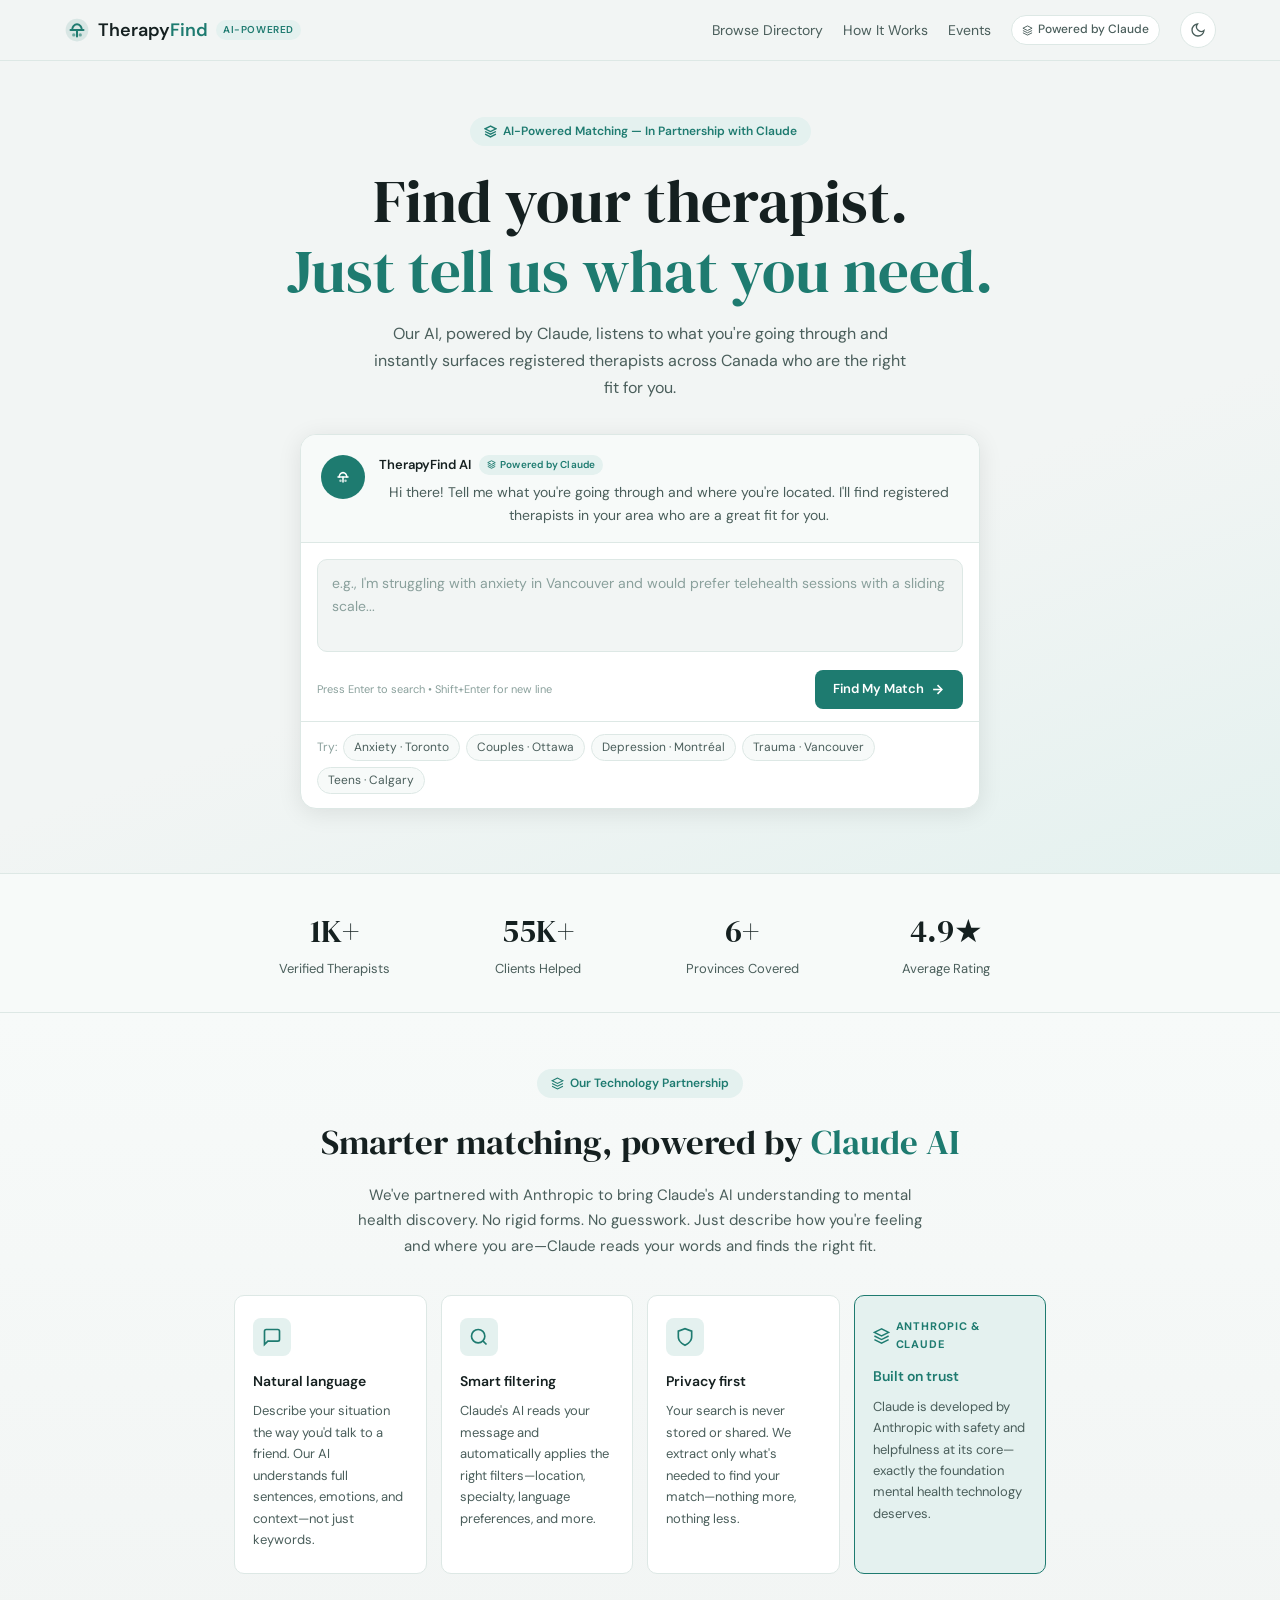
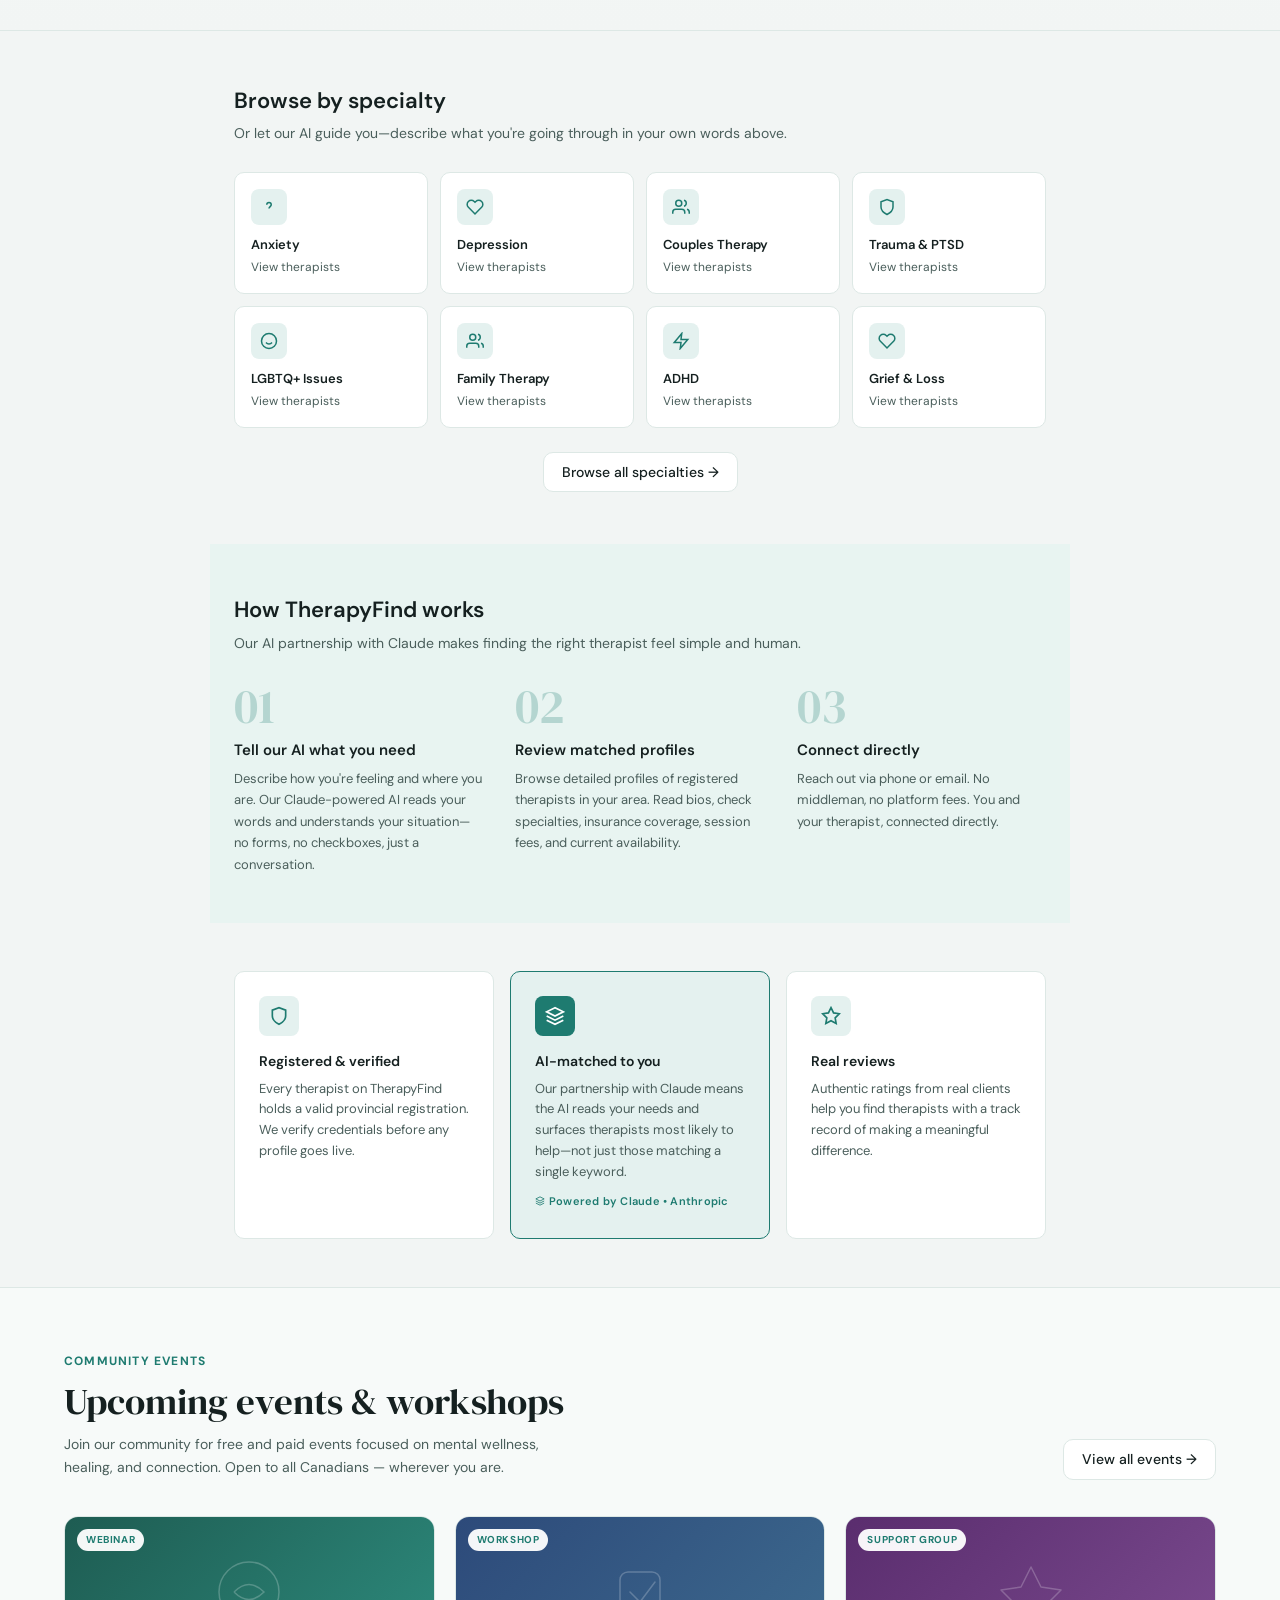
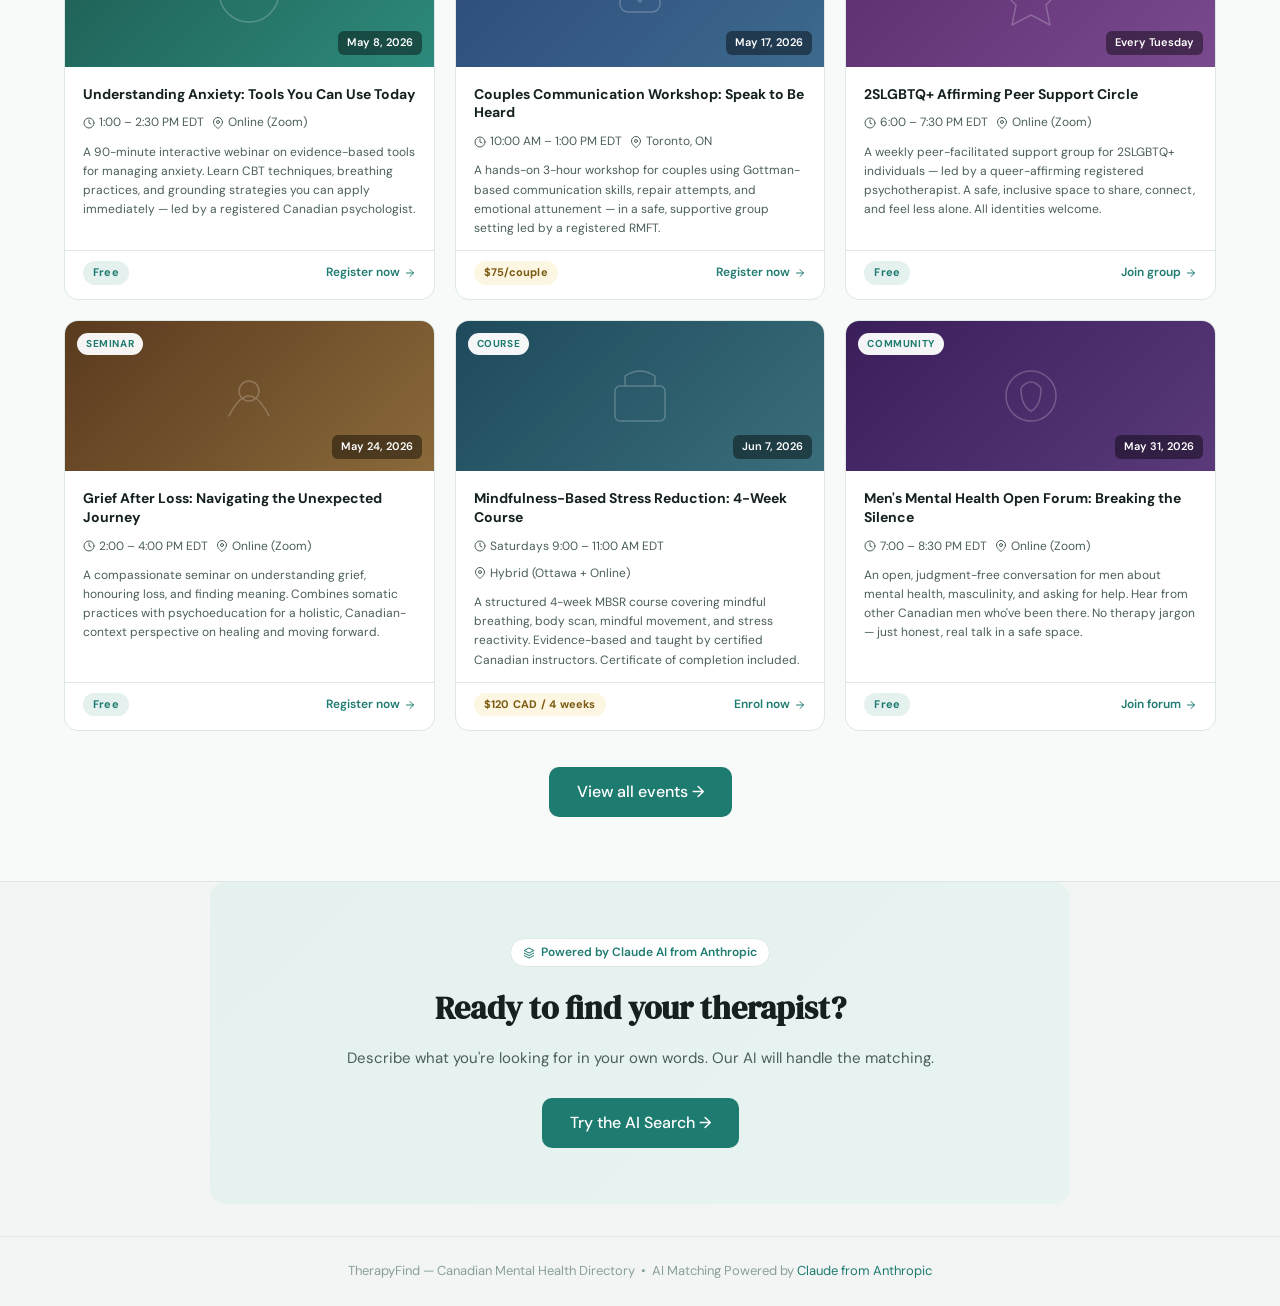
==== index.html @ 46dab067 "Add files via upload" ====
<!DOCTYPE html>
<html lang="en">
<head>
  <meta charset="UTF-8"/>
  <meta name="viewport" content="width=device-width, initial-scale=1.0"/>
  <title>TherapyFind — AI-Powered Therapist Matching in Canada</title>
  <meta name="description" content="TherapyFind uses AI powered by Claude to match you with the right registered therapist across Canada. Just describe what you need."/>
  <link rel="preconnect" href="https://fonts.googleapis.com">
  <link rel="preconnect" href="https://fonts.gstatic.com" crossorigin>
  <link href="https://fonts.googleapis.com/css2?family=DM+Sans:ital,opsz,wght@0,9..40,300..700;1,9..40,300..700&family=DM+Serif+Display:ital@0;1&display=swap" rel="stylesheet">
  <link rel="stylesheet" href="style.css"/>
</head>
<body>

<!-- AI Processing Overlay -->
<div id="ai-processing-overlay">
  <div class="processing-card">
    <div class="processing-logo">
      <svg viewBox="0 0 32 32" width="32" height="32" fill="none">
        <circle cx="16" cy="16" r="14" fill="var(--primary)" opacity=".15"/>
        <path d="M10 16 C10 12 13 9 16 9 C19 9 22 12 22 16" stroke="var(--primary)" stroke-width="2.5" stroke-linecap="round" fill="none"/>
        <path d="M8 16 L24 16" stroke="var(--primary)" stroke-width="2.5" stroke-linecap="round"/>
        <path d="M16 16 L16 24" stroke="var(--primary)" stroke-width="2.5" stroke-linecap="round"/>
        <circle cx="12" cy="22" r="2" fill="var(--primary)" opacity=".6"/>
        <circle cx="20" cy="22" r="2" fill="var(--primary)" opacity=".6"/>
      </svg>
    </div>
    <div class="processing-spinner"></div>
    <div id="processing-msg" class="processing-msg">Understanding your needs...</div>
    <div class="processing-dots"><span></span><span></span><span></span></div>
    <p class="processing-sub">AI Matching &bull; Powered by Claude</p>
  </div>
</div>

<!-- Navbar -->
<nav id="navbar">
  <div class="inner">
    <div class="logo" onclick="showPage('home')" style="cursor:pointer">
      <svg viewBox="0 0 32 32" width="26" height="26" fill="none">
        <circle cx="16" cy="16" r="14" fill="currentColor" opacity=".12" style="color:var(--primary)"/>
        <path d="M10 16 C10 12 13 9 16 9 C19 9 22 12 22 16" stroke="var(--primary)" stroke-width="2.5" stroke-linecap="round" fill="none"/>
        <path d="M8 16 L24 16" stroke="var(--primary)" stroke-width="2.5" stroke-linecap="round"/>
        <path d="M16 16 L16 24" stroke="var(--primary)" stroke-width="2.5" stroke-linecap="round"/>
        <circle cx="12" cy="22" r="2" fill="var(--primary)" opacity=".6"/>
        <circle cx="20" cy="22" r="2" fill="var(--primary)" opacity=".6"/>
      </svg>
      <span>Therapy<span class="accent">Find</span></span>
      <span class="nav-ai-badge">AI-Powered</span>
    </div>
    <div class="nav-links">
      <a onclick="showPage('directory')">Browse Directory</a>
      <a onclick="document.getElementById('how')?.scrollIntoView({behavior:'smooth'})">How It Works</a>
      <a onclick="document.getElementById('events')?.scrollIntoView({behavior:'smooth'})">Events</a>
      <span class="nav-claude-badge">
        <svg width="11" height="11" viewBox="0 0 24 24" fill="none" stroke="currentColor" stroke-width="2"><path d="M12 2L2 7l10 5 10-5-10-5z"/><path d="M2 17l10 5 10-5"/><path d="M2 12l10 5 10-5"/></svg>
        Powered by Claude
      </span>
      <button class="theme-toggle" onclick="toggleTheme()" title="Toggle dark mode">
        <svg id="theme-icon" width="16" height="16" viewBox="0 0 24 24" fill="none" stroke="currentColor" stroke-width="2">
          <path d="M21 12.79A9 9 0 1 1 11.21 3 7 7 0 0 0 21 12.79z"/>
        </svg>
      </button>
    </div>
  </div>
</nav>

<!-- ═══════════════════════════ HOME PAGE ═══════════════════════════ -->
<div id="home-page">

  <!-- Hero -->
  <section id="hero">
    <div class="hero-badge">
      <svg width="13" height="13" viewBox="0 0 24 24" fill="none" stroke="currentColor" stroke-width="2.5"><path d="M12 2L2 7l10 5 10-5-10-5z"/><path d="M2 17l10 5 10-5"/><path d="M2 12l10 5 10-5"/></svg>
      AI-Powered Matching &mdash; In Partnership with Claude
    </div>
    <h1 class="hero-title">Find your therapist.<br><span class="c">Just tell us what you need.</span></h1>
    <p class="hero-sub">Our AI, powered by Claude, listens to what you're going through and instantly surfaces registered therapists across Canada who are the right fit for you.</p>

    <!-- AI Chat Interface -->
    <div class="ai-chat-wrap">
      <div class="ai-greeting">
        <div class="ai-avatar-outer">
          <div class="ai-avatar-icon">
            <svg viewBox="0 0 32 32" width="20" height="20" fill="none">
              <path d="M10 16 C10 12 13 9 16 9 C19 9 22 12 22 16" stroke="white" stroke-width="2.5" stroke-linecap="round" fill="none"/>
              <path d="M8 16 L24 16" stroke="white" stroke-width="2.5" stroke-linecap="round"/>
              <path d="M16 16 L16 24" stroke="white" stroke-width="2.5" stroke-linecap="round"/>
              <circle cx="12" cy="22" r="2" fill="white" opacity=".7"/>
              <circle cx="20" cy="22" r="2" fill="white" opacity=".7"/>
            </svg>
          </div>
          <div class="ai-pulse-ring"></div>
        </div>
        <div class="ai-bubble">
          <div class="ai-bubble-header">
            <span class="ai-bubble-name">TherapyFind AI</span>
            <span class="claude-badge">
              <svg width="9" height="9" viewBox="0 0 24 24" fill="none" stroke="currentColor" stroke-width="2.5"><path d="M12 2L2 7l10 5 10-5-10-5z"/><path d="M2 17l10 5 10-5"/><path d="M2 12l10 5 10-5"/></svg>
              Powered by Claude
            </span>
          </div>
          <p class="ai-bubble-text">Hi there! Tell me what you're going through and where you're located. I'll find registered therapists in your area who are a great fit for you.</p>
        </div>
      </div>

      <div class="ai-input-area">
        <textarea
          id="ai-input"
          class="ai-textarea"
          rows="3"
          placeholder="e.g., I'm struggling with anxiety in Vancouver and would prefer telehealth sessions with a sliding scale..."
          onkeydown="if(event.key==='Enter'&&!event.shiftKey){event.preventDefault();handleAISearch();}"
        ></textarea>
        <div class="ai-input-footer">
          <span class="ai-hint">Press Enter to search &bull; Shift+Enter for new line</span>
          <button class="ai-send-btn" onclick="handleAISearch()">
            Find My Match
            <svg width="15" height="15" viewBox="0 0 24 24" fill="none" stroke="currentColor" stroke-width="2.5"><line x1="5" y1="12" x2="19" y2="12"/><polyline points="12 5 19 12 12 19"/></svg>
          </button>
        </div>
      </div>

      <div class="ai-examples">
        <span>Try:</span>
        <a class="ai-example-chip" onclick="fillExample('anxiety therapist in Toronto, prefer telehealth')">Anxiety &middot; Toronto</a>
        <a class="ai-example-chip" onclick="fillExample('couples therapy in Ottawa with sliding scale fees')">Couples &middot; Ottawa</a>
        <a class="ai-example-chip" onclick="fillExample('French-speaking therapist for depression in Montréal')">Depression &middot; Montréal</a>
        <a class="ai-example-chip" onclick="fillExample('trauma specialist in Vancouver, LGBTQ affirming')">Trauma &middot; Vancouver</a>
        <a class="ai-example-chip" onclick="fillExample('teen therapist in Calgary, sliding scale')">Teens &middot; Calgary</a>
      </div>
    </div>
  </section>

  <!-- Stats -->
  <section id="stats">
    <div class="stats-grid">
      <div><div class="stat-num">1K+</div><div class="stat-label">Verified Therapists</div></div>
      <div><div class="stat-num">55K+</div><div class="stat-label">Clients Helped</div></div>
      <div><div class="stat-num">6+</div><div class="stat-label">Provinces Covered</div></div>
      <div><div class="stat-num">4.9★</div><div class="stat-label">Average Rating</div></div>
    </div>
  </section>

  <!-- AI Partnership Section -->
  <section id="ai-partnership">
    <div class="container-sm">
      <div class="partnership-header">
        <div class="partnership-badge">
          <svg width="13" height="13" viewBox="0 0 24 24" fill="none" stroke="currentColor" stroke-width="2"><path d="M12 2L2 7l10 5 10-5-10-5z"/><path d="M2 17l10 5 10-5"/><path d="M2 12l10 5 10-5"/></svg>
          Our Technology Partnership
        </div>
        <h2 class="partnership-title">Smarter matching, powered by <span class="c">Claude AI</span></h2>
        <p class="partnership-sub">We've partnered with Anthropic to bring Claude's AI understanding to mental health discovery. No rigid forms. No guesswork. Just describe how you're feeling and where you are—Claude reads your words and finds the right fit.</p>
      </div>
      <div class="partnership-grid">
        <div class="partnership-card">
          <div class="partnership-icon">
            <svg width="20" height="20" viewBox="0 0 24 24" fill="none" stroke="currentColor" stroke-width="2"><path d="M21 15a2 2 0 0 1-2 2H7l-4 4V5a2 2 0 0 1 2-2h14a2 2 0 0 1 2 2z"/></svg>
          </div>
          <h3>Natural language</h3>
          <p>Describe your situation the way you'd talk to a friend. Our AI understands full sentences, emotions, and context—not just keywords.</p>
        </div>
        <div class="partnership-card">
          <div class="partnership-icon">
            <svg width="20" height="20" viewBox="0 0 24 24" fill="none" stroke="currentColor" stroke-width="2"><circle cx="11" cy="11" r="8"/><path d="m21 21-4.35-4.35"/></svg>
          </div>
          <h3>Smart filtering</h3>
          <p>Claude's AI reads your message and automatically applies the right filters—location, specialty, language preferences, and more.</p>
        </div>
        <div class="partnership-card">
          <div class="partnership-icon">
            <svg width="20" height="20" viewBox="0 0 24 24" fill="none" stroke="currentColor" stroke-width="2"><path d="M12 22s8-4 8-10V5l-8-3-8 3v7c0 6 8 10 8 10z"/></svg>
          </div>
          <h3>Privacy first</h3>
          <p>Your search is never stored or shared. We extract only what's needed to find your match—nothing more, nothing less.</p>
        </div>
        <div class="partnership-card partnership-card-highlight">
          <div class="partnership-anthropic-logo">
            <svg width="18" height="18" viewBox="0 0 24 24" fill="none" stroke="currentColor" stroke-width="2"><path d="M12 2L2 7l10 5 10-5-10-5z"/><path d="M2 17l10 5 10-5"/><path d="M2 12l10 5 10-5"/></svg>
            Anthropic &amp; Claude
          </div>
          <h3>Built on trust</h3>
          <p>Claude is developed by Anthropic with safety and helpfulness at its core—exactly the foundation mental health technology deserves.</p>
        </div>
      </div>
    </div>
  </section>

  <!-- Browse by specialty -->
  <section id="specialties" class="container-sm">
    <div class="section-head">
      <h2>Browse by specialty</h2>
      <p>Or let our AI guide you—describe what you're going through in your own words above.</p>
    </div>
    <div class="spec-grid" id="spec-grid"></div>
    <div style="text-align:center">
      <button class="btn btn-outline" onclick="showPage('directory')">Browse all specialties &rarr;</button>
    </div>
  </section>

  <!-- How it works -->
  <section id="how" class="container-sm">
    <div class="section-head">
      <h2>How TherapyFind works</h2>
      <p>Our AI partnership with Claude makes finding the right therapist feel simple and human.</p>
    </div>
    <div class="how-grid">
      <div class="how-step">
        <div class="step-num">01</div>
        <div class="step-title">Tell our AI what you need</div>
        <div class="step-desc">Describe how you're feeling and where you are. Our Claude-powered AI reads your words and understands your situation—no forms, no checkboxes, just a conversation.</div>
      </div>
      <div class="how-step">
        <div class="step-num">02</div>
        <div class="step-title">Review matched profiles</div>
        <div class="step-desc">Browse detailed profiles of registered therapists in your area. Read bios, check specialties, insurance coverage, session fees, and current availability.</div>
      </div>
      <div class="how-step">
        <div class="step-num">03</div>
        <div class="step-title">Connect directly</div>
        <div class="step-desc">Reach out via phone or email. No middleman, no platform fees. You and your therapist, connected directly.</div>
      </div>
    </div>
  </section>

  <!-- Trust -->
  <section id="trust" class="container-sm">
    <div class="trust-grid">
      <div class="trust-card">
        <div class="trust-icon">
          <svg width="20" height="20" viewBox="0 0 24 24" fill="none" stroke="currentColor" stroke-width="2"><path d="M12 22s8-4 8-10V5l-8-3-8 3v7c0 6 8 10 8 10z"/></svg>
        </div>
        <div class="trust-title">Registered &amp; verified</div>
        <div class="trust-desc">Every therapist on TherapyFind holds a valid provincial registration. We verify credentials before any profile goes live.</div>
      </div>
      <div class="trust-card trust-card-ai">
        <div class="trust-icon trust-icon-ai">
          <svg width="20" height="20" viewBox="0 0 24 24" fill="none" stroke="currentColor" stroke-width="2"><path d="M12 2L2 7l10 5 10-5-10-5z"/><path d="M2 17l10 5 10-5"/><path d="M2 12l10 5 10-5"/></svg>
        </div>
        <div class="trust-title">AI-matched to you</div>
        <div class="trust-desc">Our partnership with Claude means the AI reads your needs and surfaces therapists most likely to help—not just those matching a single keyword.</div>
        <div class="trust-claude-label">
          <svg width="10" height="10" viewBox="0 0 24 24" fill="none" stroke="currentColor" stroke-width="2"><path d="M12 2L2 7l10 5 10-5-10-5z"/><path d="M2 17l10 5 10-5"/><path d="M2 12l10 5 10-5"/></svg>
          Powered by Claude &bull; Anthropic
        </div>
      </div>
      <div class="trust-card">
        <div class="trust-icon">
          <svg width="20" height="20" viewBox="0 0 24 24" fill="none" stroke="currentColor" stroke-width="2"><polygon points="12 2 15.09 8.26 22 9.27 17 14.14 18.18 21.02 12 17.77 5.82 21.02 7 14.14 2 9.27 8.91 8.26 12 2"/></svg>
        </div>
        <div class="trust-title">Real reviews</div>
        <div class="trust-desc">Authentic ratings from real clients help you find therapists with a track record of making a meaningful difference.</div>
      </div>
    </div>
  </section>

  <!-- Events Section -->
  <section id="events">
    <div class="container">
      <div class="events-head">
        <div>
          <div class="events-label">Community Events</div>
          <h2 class="events-title">Upcoming events &amp; workshops</h2>
          <p class="events-sub">Join our community for free and paid events focused on mental wellness, healing, and connection. Open to all Canadians — wherever you are.</p>
        </div>
        <button class="btn btn-outline" onclick="">View all events &rarr;</button>
      </div>
      <div class="events-grid">

        <div class="event-card">
          <div class="event-img event-img-1">
            <svg viewBox="0 0 80 80" xmlns="http://www.w3.org/2000/svg"><circle cx="40" cy="40" r="30" stroke="#fff" stroke-width="1.5" fill="none"/><path d="M25 40 Q40 25 55 40 Q40 55 25 40" stroke="#fff" stroke-width="1.5" fill="none"/></svg>
            <div class="event-badge">Webinar</div>
            <div class="event-date-pill">May 8, 2026</div>
          </div>
          <div class="event-body">
            <div class="event-title">Understanding Anxiety: Tools You Can Use Today</div>
            <div class="event-meta">
              <div class="event-meta-item"><svg viewBox="0 0 24 24" fill="none" stroke="currentColor" stroke-width="2" stroke-linecap="round" stroke-linejoin="round"><circle cx="12" cy="12" r="10"/><polyline points="12 6 12 12 16 14"/></svg> 1:00 – 2:30 PM EDT</div>
              <div class="event-meta-item"><svg viewBox="0 0 24 24" fill="none" stroke="currentColor" stroke-width="2" stroke-linecap="round" stroke-linejoin="round"><path d="M21 10c0 7-9 13-9 13s-9-6-9-13a9 9 0 0 1 18 0z"/><circle cx="12" cy="10" r="3"/></svg> Online (Zoom)</div>
            </div>
            <p class="event-desc">A 90-minute interactive webinar on evidence-based tools for managing anxiety. Learn CBT techniques, breathing practices, and grounding strategies you can apply immediately — led by a registered Canadian psychologist.</p>
          </div>
          <div class="event-footer">
            <span class="event-type free">Free</span>
            <span class="event-register">Register now <svg viewBox="0 0 24 24" fill="none" stroke="currentColor" stroke-width="2" stroke-linecap="round" stroke-linejoin="round"><line x1="5" y1="12" x2="19" y2="12"/><polyline points="12 5 19 12 12 19"/></svg></span>
          </div>
        </div>

        <div class="event-card">
          <div class="event-img event-img-2">
            <svg viewBox="0 0 80 80" xmlns="http://www.w3.org/2000/svg"><rect x="20" y="20" width="40" height="40" rx="8" stroke="#fff" stroke-width="1.5" fill="none"/><path d="M30 40 L40 50 L55 30" stroke="#fff" stroke-width="1.5" fill="none" stroke-linecap="round"/></svg>
            <div class="event-badge">Workshop</div>
            <div class="event-date-pill">May 17, 2026</div>
          </div>
          <div class="event-body">
            <div class="event-title">Couples Communication Workshop: Speak to Be Heard</div>
            <div class="event-meta">
              <div class="event-meta-item"><svg viewBox="0 0 24 24" fill="none" stroke="currentColor" stroke-width="2" stroke-linecap="round" stroke-linejoin="round"><circle cx="12" cy="12" r="10"/><polyline points="12 6 12 12 16 14"/></svg> 10:00 AM – 1:00 PM EDT</div>
              <div class="event-meta-item"><svg viewBox="0 0 24 24" fill="none" stroke="currentColor" stroke-width="2" stroke-linecap="round" stroke-linejoin="round"><path d="M21 10c0 7-9 13-9 13s-9-6-9-13a9 9 0 0 1 18 0z"/><circle cx="12" cy="10" r="3"/></svg> Toronto, ON</div>
            </div>
            <p class="event-desc">A hands-on 3-hour workshop for couples using Gottman-based communication skills, repair attempts, and emotional attunement — in a safe, supportive group setting led by a registered RMFT.</p>
          </div>
          <div class="event-footer">
            <span class="event-type paid">$75/couple</span>
            <span class="event-register">Register now <svg viewBox="0 0 24 24" fill="none" stroke="currentColor" stroke-width="2" stroke-linecap="round" stroke-linejoin="round"><line x1="5" y1="12" x2="19" y2="12"/><polyline points="12 5 19 12 12 19"/></svg></span>
          </div>
        </div>

        <div class="event-card">
          <div class="event-img event-img-3">
            <svg viewBox="0 0 80 80" xmlns="http://www.w3.org/2000/svg"><path d="M40 15 L50 35 L70 38 L55 53 L59 73 L40 63 L21 73 L25 53 L10 38 L30 35 Z" stroke="#fff" stroke-width="1.5" fill="none" stroke-linejoin="round"/></svg>
            <div class="event-badge">Support Group</div>
            <div class="event-date-pill">Every Tuesday</div>
          </div>
          <div class="event-body">
            <div class="event-title">2SLGBTQ+ Affirming Peer Support Circle</div>
            <div class="event-meta">
              <div class="event-meta-item"><svg viewBox="0 0 24 24" fill="none" stroke="currentColor" stroke-width="2" stroke-linecap="round" stroke-linejoin="round"><circle cx="12" cy="12" r="10"/><polyline points="12 6 12 12 16 14"/></svg> 6:00 – 7:30 PM EDT</div>
              <div class="event-meta-item"><svg viewBox="0 0 24 24" fill="none" stroke="currentColor" stroke-width="2" stroke-linecap="round" stroke-linejoin="round"><path d="M21 10c0 7-9 13-9 13s-9-6-9-13a9 9 0 0 1 18 0z"/><circle cx="12" cy="10" r="3"/></svg> Online (Zoom)</div>
            </div>
            <p class="event-desc">A weekly peer-facilitated support group for 2SLGBTQ+ individuals — led by a queer-affirming registered psychotherapist. A safe, inclusive space to share, connect, and feel less alone. All identities welcome.</p>
          </div>
          <div class="event-footer">
            <span class="event-type free">Free</span>
            <span class="event-register">Join group <svg viewBox="0 0 24 24" fill="none" stroke="currentColor" stroke-width="2" stroke-linecap="round" stroke-linejoin="round"><line x1="5" y1="12" x2="19" y2="12"/><polyline points="12 5 19 12 12 19"/></svg></span>
          </div>
        </div>

        <div class="event-card">
          <div class="event-img event-img-4">
            <svg viewBox="0 0 80 80" xmlns="http://www.w3.org/2000/svg"><path d="M20 60 Q40 20 60 60" stroke="#fff" stroke-width="1.5" fill="none" stroke-linecap="round"/><circle cx="40" cy="35" r="10" stroke="#fff" stroke-width="1.5" fill="none"/></svg>
            <div class="event-badge">Seminar</div>
            <div class="event-date-pill">May 24, 2026</div>
          </div>
          <div class="event-body">
            <div class="event-title">Grief After Loss: Navigating the Unexpected Journey</div>
            <div class="event-meta">
              <div class="event-meta-item"><svg viewBox="0 0 24 24" fill="none" stroke="currentColor" stroke-width="2" stroke-linecap="round" stroke-linejoin="round"><circle cx="12" cy="12" r="10"/><polyline points="12 6 12 12 16 14"/></svg> 2:00 – 4:00 PM EDT</div>
              <div class="event-meta-item"><svg viewBox="0 0 24 24" fill="none" stroke="currentColor" stroke-width="2" stroke-linecap="round" stroke-linejoin="round"><path d="M21 10c0 7-9 13-9 13s-9-6-9-13a9 9 0 0 1 18 0z"/><circle cx="12" cy="10" r="3"/></svg> Online (Zoom)</div>
            </div>
            <p class="event-desc">A compassionate seminar on understanding grief, honouring loss, and finding meaning. Combines somatic practices with psychoeducation for a holistic, Canadian-context perspective on healing and moving forward.</p>
          </div>
          <div class="event-footer">
            <span class="event-type free">Free</span>
            <span class="event-register">Register now <svg viewBox="0 0 24 24" fill="none" stroke="currentColor" stroke-width="2" stroke-linecap="round" stroke-linejoin="round"><line x1="5" y1="12" x2="19" y2="12"/><polyline points="12 5 19 12 12 19"/></svg></span>
          </div>
        </div>

        <div class="event-card">
          <div class="event-img event-img-5">
            <svg viewBox="0 0 80 80" xmlns="http://www.w3.org/2000/svg"><rect x="15" y="30" width="50" height="35" rx="5" stroke="#fff" stroke-width="1.5" fill="none"/><path d="M25 30 V20 Q40 10 55 20 V30" stroke="#fff" stroke-width="1.5" fill="none" stroke-linecap="round"/></svg>
            <div class="event-badge">Course</div>
            <div class="event-date-pill">Jun 7, 2026</div>
          </div>
          <div class="event-body">
            <div class="event-title">Mindfulness-Based Stress Reduction: 4-Week Course</div>
            <div class="event-meta">
              <div class="event-meta-item"><svg viewBox="0 0 24 24" fill="none" stroke="currentColor" stroke-width="2" stroke-linecap="round" stroke-linejoin="round"><circle cx="12" cy="12" r="10"/><polyline points="12 6 12 12 16 14"/></svg> Saturdays 9:00 – 11:00 AM EDT</div>
              <div class="event-meta-item"><svg viewBox="0 0 24 24" fill="none" stroke="currentColor" stroke-width="2" stroke-linecap="round" stroke-linejoin="round"><path d="M21 10c0 7-9 13-9 13s-9-6-9-13a9 9 0 0 1 18 0z"/><circle cx="12" cy="10" r="3"/></svg> Hybrid (Ottawa + Online)</div>
            </div>
            <p class="event-desc">A structured 4-week MBSR course covering mindful breathing, body scan, mindful movement, and stress reactivity. Evidence-based and taught by certified Canadian instructors. Certificate of completion included.</p>
          </div>
          <div class="event-footer">
            <span class="event-type paid">$120 CAD / 4 weeks</span>
            <span class="event-register">Enrol now <svg viewBox="0 0 24 24" fill="none" stroke="currentColor" stroke-width="2" stroke-linecap="round" stroke-linejoin="round"><line x1="5" y1="12" x2="19" y2="12"/><polyline points="12 5 19 12 12 19"/></svg></span>
          </div>
        </div>

        <div class="event-card">
          <div class="event-img event-img-6">
            <svg viewBox="0 0 80 80" xmlns="http://www.w3.org/2000/svg"><circle cx="40" cy="40" r="25" stroke="#fff" stroke-width="1.5" fill="none"/><path d="M30 32 Q40 20 50 32 Q50 50 40 55 Q30 50 30 32" stroke="#fff" stroke-width="1.5" fill="none"/></svg>
            <div class="event-badge">Community</div>
            <div class="event-date-pill">May 31, 2026</div>
          </div>
          <div class="event-body">
            <div class="event-title">Men's Mental Health Open Forum: Breaking the Silence</div>
            <div class="event-meta">
              <div class="event-meta-item"><svg viewBox="0 0 24 24" fill="none" stroke="currentColor" stroke-width="2" stroke-linecap="round" stroke-linejoin="round"><circle cx="12" cy="12" r="10"/><polyline points="12 6 12 12 16 14"/></svg> 7:00 – 8:30 PM EDT</div>
              <div class="event-meta-item"><svg viewBox="0 0 24 24" fill="none" stroke="currentColor" stroke-width="2" stroke-linecap="round" stroke-linejoin="round"><path d="M21 10c0 7-9 13-9 13s-9-6-9-13a9 9 0 0 1 18 0z"/><circle cx="12" cy="10" r="3"/></svg> Online (Zoom)</div>
            </div>
            <p class="event-desc">An open, judgment-free conversation for men about mental health, masculinity, and asking for help. Hear from other Canadian men who've been there. No therapy jargon — just honest, real talk in a safe space.</p>
          </div>
          <div class="event-footer">
            <span class="event-type free">Free</span>
            <span class="event-register">Join forum <svg viewBox="0 0 24 24" fill="none" stroke="currentColor" stroke-width="2" stroke-linecap="round" stroke-linejoin="round"><line x1="5" y1="12" x2="19" y2="12"/><polyline points="12 5 19 12 12 19"/></svg></span>
          </div>
        </div>

      </div>
      <div class="events-cta-row">
        <button class="btn btn-primary btn-lg" onclick="">View all events &rarr;</button>
      </div>
    </div>
  </section>

  <!-- CTA -->
  <section class="container-sm cta-section">
    <div class="cta-ai-badge">
      <svg width="12" height="12" viewBox="0 0 24 24" fill="none" stroke="currentColor" stroke-width="2"><path d="M12 2L2 7l10 5 10-5-10-5z"/><path d="M2 17l10 5 10-5"/><path d="M2 12l10 5 10-5"/></svg>
      Powered by Claude AI from Anthropic
    </div>
    <h2 style="font-family:var(--font-display);font-size:2rem;color:var(--text);margin-bottom:12px">Ready to find your therapist?</h2>
    <p style="font-size:15px;color:var(--text2);margin-bottom:28px">Describe what you're looking for in your own words. Our AI will handle the matching.</p>
    <button class="btn btn-primary btn-lg" onclick="window.scrollTo({top:0,behavior:'smooth'})">Try the AI Search &rarr;</button>
  </section>

  <footer>
    <span>TherapyFind &mdash; Canadian Mental Health Directory &nbsp;&bull;&nbsp; AI Matching Powered by <a href="https://www.anthropic.com" target="_blank" rel="noopener noreferrer">Claude from Anthropic</a></span>
  </footer>
</div>

<!-- ═══════════════════════════ DIRECTORY PAGE ═══════════════════════════ -->
<div id="dir-page">
  <div class="dir-search-bar">
    <div class="dir-search-inner">
      <div class="search-input-wrap" style="flex:1;max-width:480px">
        <svg width="15" height="15" viewBox="0 0 24 24" fill="none" stroke="currentColor" stroke-width="2"><circle cx="11" cy="11" r="8"/><path d="m21 21-4.35-4.35"/></svg>
        <input id="dir-query" type="text" placeholder="Specialty, name, or issue..." onkeydown="if(event.key==='Enter')applySearch()"/>
      </div>
      <div class="search-input-wrap" style="width:170px">
        <svg width="15" height="15" viewBox="0 0 24 24" fill="none" stroke="currentColor" stroke-width="2"><path d="M21 10c0 7-9 13-9 13s-9-6-9-13a9 9 0 0 1 18 0z"/><circle cx="12" cy="10" r="3"/></svg>
        <input id="dir-city" type="text" placeholder="City..." onkeydown="if(event.key==='Enter')applySearch()"/>
      </div>
      <button class="btn btn-primary btn-sm" onclick="applySearch()">Search</button>
      <button class="btn btn-outline btn-sm mobile-filter-btn" onclick="openSidebar()">
        <svg width="14" height="14" viewBox="0 0 24 24" fill="none" stroke="currentColor" stroke-width="2"><line x1="4" y1="6" x2="20" y2="6"/><line x1="8" y1="12" x2="16" y2="12"/><line x1="11" y1="18" x2="13" y2="18"/></svg>
        Filters <span id="filter-badge" style="display:none;background:var(--primary);color:#fff;border-radius:99px;padding:1px 6px;font-size:11px"></span>
      </button>
      <div class="dir-ai-badge">
        <svg width="11" height="11" viewBox="0 0 24 24" fill="none" stroke="currentColor" stroke-width="2"><path d="M12 2L2 7l10 5 10-5-10-5z"/><path d="M2 17l10 5 10-5"/><path d="M2 12l10 5 10-5"/></svg>
        AI-matched
      </div>
    </div>
  </div>

  <div class="sidebar-overlay" id="sidebar-overlay" onclick="closeSidebar()"></div>

  <div class="dir-layout">
    <aside class="sidebar" id="dir-sidebar">
      <div class="sidebar-sticky">
        <div style="display:flex;align-items:center;justify-content:space-between;margin-bottom:12px">
          <div style="font-size:14px;font-weight:600;color:var(--text);display:flex;align-items:center;gap:6px">
            <svg width="15" height="15" viewBox="0 0 24 24" fill="none" stroke="currentColor" stroke-width="2"><line x1="4" y1="6" x2="20" y2="6"/><line x1="8" y1="12" x2="16" y2="12"/><line x1="11" y1="18" x2="13" y2="18"/></svg>
            Refine Filters
          </div>
          <button class="btn-outline btn-sm sidebar-close" style="padding:4px 8px;font-size:12px;border:1px solid var(--border);border-radius:6px;background:var(--surface);cursor:pointer;color:var(--text2)" onclick="closeSidebar()">✕ Close</button>
        </div>
        <div class="sidebar-ai-note">
          <svg width="11" height="11" viewBox="0 0 24 24" fill="none" stroke="currentColor" stroke-width="2"><path d="M12 2L2 7l10 5 10-5-10-5z"/><path d="M2 17l10 5 10-5"/><path d="M2 12l10 5 10-5"/></svg>
          AI has pre-applied filters from your description. Refine below.
        </div>
        <div class="filter-group">
          <div class="filter-label">Province / Territory</div>
          <select class="filter-select" id="f-province" onchange="applyFilters()"><option value="">All Provinces</option></select>
        </div>
        <div class="filter-group">
          <div class="filter-label">Specialty</div>
          <select class="filter-select" id="f-specialty" onchange="applyFilters()"><option value="">Any Specialty</option></select>
        </div>
        <div class="filter-group">
          <div class="filter-label">Issue</div>
          <select class="filter-select" id="f-issue" onchange="applyFilters()"><option value="">Any Issue</option></select>
        </div>
        <div class="filter-group">
          <div class="filter-label">Insurance / Benefits Plan</div>
          <select class="filter-select" id="f-insurance" onchange="applyFilters()"><option value="">Any Provider</option></select>
        </div>
        <div class="filter-group">
          <div class="filter-label">Therapist Gender</div>
          <select class="filter-select" id="f-gender" onchange="applyFilters()">
            <option value="">Any Gender</option>
            <option value="female">Female</option>
            <option value="male">Male</option>
            <option value="non-binary">Non-Binary</option>
          </select>
        </div>
        <div class="filter-group">
          <div class="filter-label">Session Cost (max)</div>
          <select class="filter-select" id="f-cost" onchange="applyFilters()">
            <option value="">Any Price</option>
            <option value="100">Up to $100/session</option>
            <option value="150">Up to $150/session</option>
            <option value="200">Up to $200/session</option>
            <option value="250">Up to $250/session</option>
          </select>
        </div>
        <div class="filter-group">
          <div class="filter-label">Client Age Group</div>
          <select class="filter-select" id="f-age" onchange="applyFilters()"><option value="">Any Age Group</option></select>
        </div>
        <div class="filter-group">
          <div class="filter-label">Language</div>
          <select class="filter-select" id="f-lang" onchange="applyFilters()"><option value="">Any Language</option></select>
        </div>
        <div class="filter-group">
          <div class="filter-label">Options</div>
          <div class="filter-checks">
            <label class="check-label"><input type="checkbox" id="f-telehealth" onchange="applyFilters()"> Telehealth available</label>
            <label class="check-label"><input type="checkbox" id="f-inperson" onchange="applyFilters()"> In-person available</label>
            <label class="check-label"><input type="checkbox" id="f-sliding" onchange="applyFilters()"> Sliding scale fees</label>
            <label class="check-label"><input type="checkbox" id="f-accepting" onchange="applyFilters()"> Accepting new clients</label>
          </div>
        </div>
        <button class="clear-btn" id="clear-btn" onclick="clearFilters()">✕ Clear all filters</button>
      </div>
    </aside>

    <div class="dir-main">
      <div class="results-header">
        <div class="results-count" id="results-count"><strong>0</strong> therapists found</div>
        <div class="active-chips" id="active-chips"></div>
      </div>
      <div id="ai-match-banner" class="ai-match-banner" style="display:none"></div>
      <div class="cards-grid" id="cards-grid"></div>
      <div class="empty-state" id="empty-state" style="display:none">
        <svg width="40" height="40" viewBox="0 0 24 24" fill="none" stroke="currentColor" stroke-width="1.5"><circle cx="11" cy="11" r="8"/><path d="m21 21-4.35-4.35"/></svg>
        <h3>No therapists found</h3>
        <p>Try adjusting your filters or broadening your search.</p>
        <button class="btn btn-outline btn-sm" onclick="clearFilters()">Clear all filters</button>
      </div>
      <div class="pagination" id="pagination"></div>
    </div>
  </div>

  <footer style="margin-top:32px">
    <span>TherapyFind &mdash; AI Matching Powered by <a href="https://www.anthropic.com" target="_blank" rel="noopener noreferrer">Claude from Anthropic</a></span>
  </footer>
</div>

<!-- ═══════════════════════════ PROFILE PAGE ═══════════════════════════ -->
<div id="profile-page">
  <div class="profile-layout">
    <div class="profile-main" id="profile-main"></div>
    <div id="profile-sidebar"></div>
  </div>
  <footer style="margin-top:32px">
    <span>TherapyFind &mdash; AI Matching Powered by <a href="https://www.anthropic.com" target="_blank" rel="noopener noreferrer">Claude from Anthropic</a></span>
  </footer>
</div>

<script src="script.js"></script>
</body>
</html>
---- style.css ----
/* ── Reset & Base ── */
*, *::before, *::after { box-sizing: border-box; margin: 0; padding: 0; }
html { scroll-behavior: smooth; -webkit-font-smoothing: antialiased; text-rendering: optimizeLegibility; }
body { min-height: 100vh; font-family: 'DM Sans', sans-serif; font-size: 16px; line-height: 1.6; background: var(--bg); color: var(--text); transition: background .2s, color .2s; }
img { display: block; max-width: 100%; height: auto; }
button { cursor: pointer; background: none; border: none; font: inherit; color: inherit; }
a { color: inherit; text-decoration: none; }

/* ── Design Tokens ── */
:root {
  --bg: #f2f5f4;
  --surface: #fff;
  --surface2: #f7faf9;
  --border: #dde8e5;
  --text: #152020;
  --text2: #4a5e5b;
  --text3: #8aa09c;
  --primary: #1e7b70;
  --primary-h: #155f57;
  --primary-l: #e4f1ef;
  --accent: #e8f4f1;
  --radius: 10px;
  --shadow: 0 2px 12px rgba(0,0,0,.08);
  --font-display: 'DM Serif Display', Georgia, serif;
}
.dark {
  --bg: #0f1918;
  --surface: #172120;
  --surface2: #1e2a29;
  --border: #2a3835;
  --text: #d6e8e5;
  --text2: #7fa39e;
  --text3: #4a6460;
  --primary: #3da898;
  --primary-h: #2d8a7c;
  --primary-l: #1a3330;
  --accent: #1a3330;
  --shadow: 0 2px 12px rgba(0,0,0,.3);
}

/* ── Layout ── */
.container { max-width: 1200px; margin: 0 auto; padding: 0 24px; }
.container-sm { max-width: 860px; margin: 0 auto; padding: 0 24px; }

/* ── Navbar ── */
#navbar { position: sticky; top: 0; z-index: 100; background: var(--bg); border-bottom: 1px solid var(--border); backdrop-filter: blur(8px); }
#navbar .inner { display: flex; align-items: center; justify-content: space-between; height: 60px; max-width: 1200px; margin: 0 auto; padding: 0 24px; }
.logo { display: flex; align-items: center; gap: 8px; font-size: 18px; font-weight: 600; }
.logo span.accent { color: var(--primary); }

.nav-ai-badge {
  font-size: 10px; font-weight: 600; text-transform: uppercase; letter-spacing: .06em;
  background: var(--primary-l); color: var(--primary); border-radius: 99px;
  padding: 2px 7px; line-height: 1.6;
}

.nav-links { display: flex; align-items: center; gap: 20px; }
.nav-links a { font-size: 14px; color: var(--text2); transition: color .15s; cursor: pointer; }
.nav-links a:hover { color: var(--primary); }

.nav-claude-badge {
  display: inline-flex; align-items: center; gap: 5px;
  font-size: 12px; font-weight: 500; color: var(--text2);
  background: var(--surface); border: 1px solid var(--border);
  border-radius: 99px; padding: 4px 10px;
}

/* ── Buttons ── */
.btn { display: inline-flex; align-items: center; justify-content: center; gap: 6px; padding: 8px 18px; border-radius: var(--radius); font-size: 14px; font-weight: 500; cursor: pointer; transition: all .15s; border: none; font-family: inherit; }
.btn-primary { background: var(--primary); color: #fff; }
.btn-primary:hover { background: var(--primary-h); }
.btn-outline { background: var(--surface); color: var(--text); border: 1px solid var(--border); }
.btn-outline:hover { border-color: var(--primary); color: var(--primary); }
.btn-sm { padding: 6px 14px; font-size: 13px; }
.btn-lg { padding: 12px 28px; font-size: 16px; }
.theme-toggle { width: 36px; height: 36px; border-radius: 50%; border: 1px solid var(--border); background: var(--surface); display: flex; align-items: center; justify-content: center; cursor: pointer; color: var(--text2); transition: all .15s; flex-shrink: 0; }
.theme-toggle:hover { border-color: var(--primary); color: var(--primary); }

/* ── Hero ── */
#hero { padding: 56px 24px 64px; text-align: center; background: linear-gradient(160deg, var(--bg) 60%, var(--primary-l) 100%); }
.hero-badge { display: inline-flex; align-items: center; gap: 6px; background: var(--primary-l); color: var(--primary); font-size: 12px; font-weight: 600; padding: 5px 14px; border-radius: 99px; margin-bottom: 20px; }
.hero-title { font-family: var(--font-display); font-size: clamp(2.2rem, 5vw, 3.8rem); font-weight: 400; line-height: 1.15; color: var(--text); margin-bottom: 14px; }
.hero-title .c { color: var(--primary); }
.hero-sub { font-size: 16px; color: var(--text2); max-width: 540px; margin: 0 auto 32px; line-height: 1.7; }

/* ── AI Chat Interface ── */
.ai-chat-wrap {
  max-width: 680px; margin: 0 auto;
  background: var(--surface); border: 1px solid var(--border);
  border-radius: 16px; overflow: hidden;
  box-shadow: 0 4px 24px rgba(0,0,0,.09);
}

.ai-greeting {
  display: flex; gap: 14px; align-items: flex-start;
  padding: 20px 20px 16px;
  border-bottom: 1px solid var(--border);
  background: var(--surface2);
}

.ai-avatar-outer {
  position: relative; flex-shrink: 0;
  width: 44px; height: 44px;
}
.ai-avatar-icon {
  width: 44px; height: 44px; border-radius: 50%;
  background: var(--primary); display: flex;
  align-items: center; justify-content: center;
  position: relative; z-index: 1;
}
.ai-pulse-ring {
  position: absolute; inset: -4px; border-radius: 50%;
  border: 2px solid var(--primary); opacity: 0;
  animation: ai-pulse 2.4s ease-out infinite;
}
@keyframes ai-pulse {
  0% { opacity: .6; transform: scale(1); }
  100% { opacity: 0; transform: scale(1.5); }
}

.ai-bubble { flex: 1; min-width: 0; }
.ai-bubble-header { display: flex; align-items: center; gap: 8px; margin-bottom: 6px; }
.ai-bubble-name { font-size: 13px; font-weight: 600; color: var(--text); }
.claude-badge {
  display: inline-flex; align-items: center; gap: 4px;
  background: var(--primary-l); color: var(--primary);
  font-size: 10px; font-weight: 600; border-radius: 99px;
  padding: 2px 8px; letter-spacing: .02em;
}
.ai-bubble-text { font-size: 14px; color: var(--text2); line-height: 1.6; }

.ai-input-area { padding: 16px 16px 12px; }
.ai-textarea {
  width: 100%; font: inherit; font-size: 14px; color: var(--text);
  background: var(--bg); border: 1.5px solid var(--border);
  border-radius: 10px; padding: 12px 14px; resize: none;
  outline: none; transition: border-color .15s; line-height: 1.6;
}
.ai-textarea::placeholder { color: var(--text3); }
.ai-textarea:focus { border-color: var(--primary); }

.ai-input-footer {
  display: flex; align-items: center; justify-content: space-between;
  margin-top: 10px; flex-wrap: wrap; gap: 8px;
}
.ai-hint { font-size: 11px; color: var(--text3); }
.ai-send-btn {
  display: inline-flex; align-items: center; gap: 6px;
  background: var(--primary); color: #fff;
  border: none; border-radius: 8px;
  padding: 9px 18px; font: inherit; font-size: 13px; font-weight: 600;
  cursor: pointer; transition: background .15s;
}
.ai-send-btn:hover { background: var(--primary-h); }

.ai-examples {
  display: flex; flex-wrap: wrap; align-items: center; gap: 6px;
  padding: 12px 16px 14px;
  border-top: 1px solid var(--border);
  font-size: 12px; color: var(--text3);
}
.ai-example-chip {
  background: var(--surface2); border: 1px solid var(--border);
  border-radius: 99px; padding: 3px 10px;
  font-size: 12px; color: var(--text2); cursor: pointer;
  transition: all .15s;
}
.ai-example-chip:hover { border-color: var(--primary); color: var(--primary); background: var(--primary-l); }

/* ── AI Processing Overlay ── */
#ai-processing-overlay {
  display: none; position: fixed; inset: 0; z-index: 9999;
  background: rgba(15, 25, 24, 0.7); backdrop-filter: blur(4px);
  align-items: center; justify-content: center;
}
#ai-processing-overlay.active { display: flex; }

.processing-card {
  background: var(--surface); border: 1px solid var(--border);
  border-radius: 20px; padding: 40px 48px;
  text-align: center; min-width: 280px;
  box-shadow: 0 20px 60px rgba(0,0,0,.3);
}
.processing-logo { margin-bottom: 20px; display: flex; justify-content: center; }

.processing-spinner {
  width: 40px; height: 40px; border-radius: 50%;
  border: 3px solid var(--primary-l);
  border-top-color: var(--primary);
  animation: spin .8s linear infinite;
  margin: 0 auto 16px;
}
@keyframes spin { to { transform: rotate(360deg); } }

.processing-msg {
  font-size: 15px; font-weight: 600; color: var(--text);
  margin-bottom: 10px; min-height: 22px;
  transition: opacity .3s;
}
.processing-dots { display: flex; gap: 5px; justify-content: center; margin-bottom: 16px; }
.processing-dots span {
  width: 6px; height: 6px; border-radius: 50%;
  background: var(--primary); opacity: .3;
  animation: dot-pulse 1.2s ease-in-out infinite;
}
.processing-dots span:nth-child(2) { animation-delay: .2s; }
.processing-dots span:nth-child(3) { animation-delay: .4s; }
@keyframes dot-pulse {
  0%, 80%, 100% { opacity: .2; transform: scale(.8); }
  40% { opacity: 1; transform: scale(1); }
}
.processing-sub { font-size: 11px; color: var(--text3); letter-spacing: .04em; }

/* ── Stats ── */
#stats { border-top: 1px solid var(--border); border-bottom: 1px solid var(--border); background: var(--surface2); padding: 32px 24px; }
.stats-grid { display: grid; grid-template-columns: repeat(4, 1fr); gap: 16px; max-width: 800px; margin: 0 auto; text-align: center; }
.stat-num { font-family: var(--font-display); font-size: 2rem; font-weight: 400; color: var(--text); }
.stat-label { font-size: 13px; color: var(--text2); margin-top: 2px; }

/* ── AI Partnership Section ── */
#ai-partnership {
  padding: 56px 24px;
  background: linear-gradient(180deg, var(--surface2) 0%, var(--bg) 100%);
  border-bottom: 1px solid var(--border);
}
.partnership-header { text-align: center; margin-bottom: 36px; }
.partnership-badge {
  display: inline-flex; align-items: center; gap: 6px;
  background: var(--primary-l); color: var(--primary);
  font-size: 12px; font-weight: 600; border-radius: 99px;
  padding: 5px 14px; margin-bottom: 16px;
}
.partnership-title { font-family: var(--font-display); font-size: clamp(1.6rem, 3vw, 2.2rem); font-weight: 400; color: var(--text); margin-bottom: 12px; }
.partnership-title .c { color: var(--primary); }
.partnership-sub { font-size: 15px; color: var(--text2); max-width: 580px; margin: 0 auto; line-height: 1.7; }

.partnership-grid { display: grid; grid-template-columns: repeat(4, 1fr); gap: 14px; }
.partnership-card {
  background: var(--surface); border: 1px solid var(--border);
  border-radius: var(--radius); padding: 22px 18px;
}
.partnership-card h3 { font-size: 14px; font-weight: 600; color: var(--text); margin-bottom: 8px; }
.partnership-card p { font-size: 13px; color: var(--text2); line-height: 1.65; }
.partnership-icon {
  width: 38px; height: 38px; border-radius: 8px;
  background: var(--primary-l); color: var(--primary);
  display: flex; align-items: center; justify-content: center;
  margin-bottom: 14px;
}
.partnership-card-highlight {
  border-color: var(--primary); background: var(--primary-l);
}
.partnership-card-highlight h3 { color: var(--primary); }
.partnership-card-highlight p { color: var(--text2); }
.partnership-anthropic-logo {
  display: flex; align-items: center; gap: 6px;
  font-size: 11px; font-weight: 700; color: var(--primary);
  text-transform: uppercase; letter-spacing: .08em;
  margin-bottom: 12px;
}

/* ── Specialty grid ── */
#specialties { padding: 52px 24px; }
.section-head { margin-bottom: 28px; }
.section-head h2 { font-size: 22px; font-weight: 600; color: var(--text); margin-bottom: 4px; }
.section-head p { font-size: 14px; color: var(--text2); }
.spec-grid { display: grid; grid-template-columns: repeat(4, 1fr); gap: 12px; margin-bottom: 24px; }
.spec-card { background: var(--surface); border: 1px solid var(--border); border-radius: var(--radius); padding: 16px; cursor: pointer; transition: all .18s; text-align: left; }
.spec-card:hover { border-color: var(--primary); background: var(--primary-l); }
.spec-icon { width: 36px; height: 36px; background: var(--primary-l); border-radius: 8px; display: flex; align-items: center; justify-content: center; margin-bottom: 10px; color: var(--primary); transition: background .18s; }
.spec-card:hover .spec-icon { background: var(--primary); color: #fff; }
.spec-title { font-size: 13px; font-weight: 600; color: var(--text); }
.spec-sub { font-size: 12px; color: var(--text2); margin-top: 2px; }

/* ── How it works ── */
#how { padding: 48px 24px; background: var(--accent); }
.how-grid { display: grid; grid-template-columns: repeat(3, 1fr); gap: 32px; margin-top: 28px; }
.step-num { font-family: var(--font-display); font-size: 3rem; font-weight: 400; color: var(--primary); opacity: .25; line-height: 1; margin-bottom: 8px; }
.step-title { font-size: 15px; font-weight: 600; color: var(--text); margin-bottom: 6px; }
.step-desc { font-size: 13px; color: var(--text2); line-height: 1.65; }

/* ── Trust ── */
#trust { padding: 48px 24px; }
.trust-grid { display: grid; grid-template-columns: repeat(3, 1fr); gap: 16px; }
.trust-card { background: var(--surface); border: 1px solid var(--border); border-radius: var(--radius); padding: 24px; }
.trust-card-ai { border-color: var(--primary); background: var(--primary-l); }
.trust-icon { width: 40px; height: 40px; background: var(--primary-l); border-radius: 8px; display: flex; align-items: center; justify-content: center; margin-bottom: 14px; color: var(--primary); }
.trust-icon-ai { background: var(--primary); color: #fff; }
.trust-title { font-size: 14px; font-weight: 600; color: var(--text); margin-bottom: 6px; }
.trust-desc { font-size: 13px; color: var(--text2); line-height: 1.6; }
.trust-claude-label {
  display: inline-flex; align-items: center; gap: 4px;
  font-size: 11px; font-weight: 600; color: var(--primary);
  margin-top: 10px; letter-spacing: .02em;
}

/* ── Events Section ── */
#events {
  padding: 64px 24px;
  background: var(--surface2);
  border-top: 1px solid var(--border);
  border-bottom: 1px solid var(--border);
}
.events-head {
  display: flex; align-items: flex-end; justify-content: space-between;
  gap: 24px; flex-wrap: wrap; margin-bottom: 36px;
}
.events-label {
  font-size: 12px; font-weight: 700; letter-spacing: .1em;
  text-transform: uppercase; color: var(--primary); margin-bottom: 8px;
}
.events-title {
  font-family: var(--font-display);
  font-size: clamp(1.7rem, 3vw, 2.3rem);
  font-weight: 400; color: var(--text); line-height: 1.2; margin-bottom: 10px;
}
.events-sub { font-size: 14px; color: var(--text2); max-width: 520px; line-height: 1.65; }

.events-grid {
  display: grid; grid-template-columns: repeat(3, 1fr);
  gap: 20px; margin-bottom: 36px;
}
.event-card {
  background: var(--surface); border: 1.5px solid var(--border);
  border-radius: 14px; overflow: hidden;
  transition: all .2s; cursor: pointer;
  display: flex; flex-direction: column;
}
.event-card:hover {
  transform: translateY(-3px);
  box-shadow: 0 8px 28px rgba(0,0,0,.1);
  border-color: var(--primary);
}
.event-img {
  height: 150px; display: flex; align-items: center; justify-content: center;
  position: relative; overflow: hidden;
}
.event-img svg { opacity: .22; width: 80px; height: 80px; }
.event-img-1 { background: linear-gradient(135deg, #1e5c52, #2d8a7c); }
.event-img-2 { background: linear-gradient(135deg, #2d4a7a, #3d6a8e); }
.event-img-3 { background: linear-gradient(135deg, #5a2d6e, #7a4a8e); }
.event-img-4 { background: linear-gradient(135deg, #5a3a1e, #8a6a3a); }
.event-img-5 { background: linear-gradient(135deg, #1e4a5c, #3a6e7a); }
.event-img-6 { background: linear-gradient(135deg, #3a1e5a, #5a3a7a); }

.event-badge {
  position: absolute; top: 12px; left: 12px;
  background: rgba(255,255,255,.95); color: var(--primary);
  font-size: 10px; font-weight: 700; padding: 3px 9px;
  border-radius: 99px; letter-spacing: .06em; text-transform: uppercase;
}
.event-date-pill {
  position: absolute; bottom: 12px; right: 12px;
  background: rgba(0,0,0,.42); color: #fff;
  font-size: 11px; font-weight: 600; padding: 3px 9px;
  border-radius: 6px; backdrop-filter: blur(4px);
}
.event-body { padding: 18px 18px 12px; flex: 1; }
.event-title {
  font-size: 14px; font-weight: 700; color: var(--text);
  margin-bottom: 10px; line-height: 1.35;
}
.event-meta { display: flex; flex-wrap: wrap; gap: 8px; margin-bottom: 10px; }
.event-meta-item {
  display: flex; align-items: center; gap: 4px;
  font-size: 12px; color: var(--text2);
}
.event-meta-item svg {
  width: 12px; height: 12px; flex-shrink: 0;
  stroke: currentColor; fill: none; stroke-width: 2;
  stroke-linecap: round; stroke-linejoin: round;
}
.event-desc { font-size: 12px; color: var(--text2); line-height: 1.6; }
.event-footer {
  padding: 10px 18px 14px; border-top: 1px solid var(--border);
  display: flex; align-items: center; justify-content: space-between;
  margin-top: auto;
}
.event-type {
  font-size: 11px; font-weight: 700; padding: 3px 10px;
  border-radius: 99px; letter-spacing: .02em;
}
.event-type.free { background: var(--primary-l); color: var(--primary); }
.event-type.paid { background: #fdf6e3; color: #7a5a10; }
.dark .event-type.paid { background: #2a2210; color: #c8a84b; }
.event-register {
  display: flex; align-items: center; gap: 4px;
  font-size: 12px; font-weight: 600; color: var(--primary);
  transition: gap .15s;
}
.event-card:hover .event-register { gap: 7px; }
.event-register svg {
  width: 12px; height: 12px;
  stroke: currentColor; fill: none; stroke-width: 2;
  stroke-linecap: round; stroke-linejoin: round;
}
.events-cta-row { text-align: center; }

/* ── CTA ── */
.cta-section { text-align: center; padding: 56px 24px; background: linear-gradient(135deg, var(--primary-l), var(--accent)); border-radius: 16px; margin-bottom: 32px; }
.cta-ai-badge {
  display: inline-flex; align-items: center; gap: 6px;
  font-size: 12px; font-weight: 600; color: var(--primary);
  background: var(--surface); border: 1px solid var(--border);
  border-radius: 99px; padding: 4px 12px; margin-bottom: 16px;
}

/* ── Footer ── */
footer { border-top: 1px solid var(--border); padding: 24px; text-align: center; font-size: 13px; color: var(--text3); }
footer a { color: var(--primary); transition: opacity .15s; }
footer a:hover { opacity: .7; }

/* ── Directory page ── */
#dir-page { display: none; min-height: 100vh; }
.dir-search-bar { position: sticky; top: 60px; z-index: 90; background: var(--surface2); border-bottom: 1px solid var(--border); padding: 12px 24px; }
.dir-search-inner { display: flex; gap: 10px; max-width: 1200px; margin: 0 auto; align-items: center; flex-wrap: wrap; }

.dir-ai-badge {
  display: inline-flex; align-items: center; gap: 5px;
  font-size: 11px; font-weight: 600; color: var(--primary);
  background: var(--primary-l); border-radius: 99px;
  padding: 4px 10px; margin-left: auto;
}

.dir-layout { display: grid; grid-template-columns: 260px 1fr; gap: 24px; max-width: 1200px; margin: 0 auto; padding: 24px; }

/* ── Sidebar ── */
.sidebar { min-width: 0; }
.sidebar-sticky { position: sticky; top: 120px; }
.sidebar-ai-note {
  display: flex; align-items: flex-start; gap: 6px;
  background: var(--primary-l); border-radius: 8px;
  padding: 8px 10px; font-size: 12px; color: var(--primary);
  margin-bottom: 16px; line-height: 1.5;
}
.filter-group { margin-bottom: 20px; }
.filter-label { font-size: 11px; font-weight: 600; text-transform: uppercase; letter-spacing: .06em; color: var(--text3); margin-bottom: 8px; }
.filter-select {
  width: 100%; padding: 8px 10px; border: 1px solid var(--border); border-radius: 8px;
  background: var(--surface); color: var(--text); font: inherit; font-size: 13px;
  outline: none; cursor: pointer; appearance: none;
  background-image: url("data:image/svg+xml,%3Csvg xmlns='http://www.w3.org/2000/svg' width='12' height='12' viewBox='0 0 24 24' fill='none' stroke='%238aa09c' stroke-width='2'%3E%3Cpath d='M6 9l6 6 6-6'/%3E%3C/svg%3E");
  background-repeat: no-repeat; background-position: right 10px center;
}
.filter-select:focus { border-color: var(--primary); }
.filter-checks { display: flex; flex-direction: column; gap: 8px; }
.check-label { display: flex; align-items: center; gap: 8px; font-size: 13px; color: var(--text); cursor: pointer; }
.check-label input { accent-color: var(--primary); width: 14px; height: 14px; cursor: pointer; }
.clear-btn { width: 100%; margin-top: 4px; padding: 7px; border: 1px solid var(--border); border-radius: 8px; background: var(--surface); color: var(--text2); font: inherit; font-size: 12px; cursor: pointer; transition: all .15s; display: none; }
.clear-btn:hover { border-color: var(--primary); color: var(--primary); }

/* ── Results ── */
.results-header { display: flex; align-items: center; justify-content: space-between; flex-wrap: wrap; gap: 8px; margin-bottom: 12px; }
.results-count { font-size: 14px; color: var(--text2); }
.results-count strong { color: var(--text); }
.active-chips { display: flex; flex-wrap: wrap; gap: 6px; }
.chip { display: inline-flex; align-items: center; gap: 4px; background: var(--surface2); border: 1px solid var(--border); border-radius: 99px; padding: 3px 10px; font-size: 12px; color: var(--text); }
.chip button { color: var(--text3); line-height: 1; padding: 0 0 0 2px; font-size: 14px; cursor: pointer; transition: color .15s; }
.chip button:hover { color: var(--primary); }

/* ── AI Match Banner ── */
.ai-match-banner {
  display: flex; align-items: center; gap: 10px;
  background: var(--primary-l); border: 1px solid var(--primary);
  border-radius: 10px; padding: 10px 14px;
  font-size: 13px; color: var(--primary);
  margin-bottom: 16px;
}
.ai-match-banner svg { flex-shrink: 0; }

.cards-grid { display: grid; grid-template-columns: repeat(3, 1fr); gap: 16px; }
.empty-state { text-align: center; padding: 60px 16px; color: var(--text2); }
.empty-state svg { margin: 0 auto 12px; color: var(--text3); }
.empty-state h3 { font-size: 16px; font-weight: 600; color: var(--text); margin-bottom: 6px; }
.empty-state p { font-size: 13px; margin-bottom: 16px; }
.pagination { display: flex; align-items: center; justify-content: center; gap: 12px; margin-top: 24px; font-size: 13px; color: var(--text2); }
.pagination button { width: 34px; height: 34px; border: 1px solid var(--border); border-radius: 8px; background: var(--surface); cursor: pointer; display: flex; align-items: center; justify-content: center; transition: all .15s; }
.pagination button:hover:not(:disabled) { border-color: var(--primary); color: var(--primary); }
.pagination button:disabled { opacity: .35; cursor: not-allowed; }

/* ── Therapist Card ── */
.t-card { background: var(--surface); border: 1px solid var(--border); border-radius: var(--radius); padding: 18px; cursor: pointer; transition: all .18s; display: flex; flex-direction: column; }
.t-card:hover { border-color: var(--primary); box-shadow: var(--shadow); }
.t-card-head { display: flex; gap: 12px; margin-bottom: 10px; }
.t-avatar { position: relative; flex-shrink: 0; }
.t-avatar img { width: 60px; height: 60px; border-radius: 50%; object-fit: cover; background: var(--surface2); }
.t-verified { position: absolute; bottom: -2px; right: -2px; background: var(--primary); border-radius: 50%; width: 18px; height: 18px; display: flex; align-items: center; justify-content: center; }
.t-info { min-width: 0; flex: 1; }
.t-name { font-size: 14px; font-weight: 600; color: var(--text); white-space: nowrap; overflow: hidden; text-overflow: ellipsis; transition: color .15s; }
.t-card:hover .t-name { color: var(--primary); }
.t-cred { font-size: 12px; color: var(--text2); white-space: nowrap; overflow: hidden; text-overflow: ellipsis; margin-bottom: 6px; }
.t-meta { display: flex; gap: 10px; font-size: 12px; color: var(--text2); flex-wrap: wrap; }
.t-rating { display: flex; align-items: center; gap: 3px; font-weight: 500; color: var(--text); }
.t-bio { font-size: 12px; color: var(--text2); line-height: 1.55; display: -webkit-box; -webkit-line-clamp: 2; -webkit-box-orient: vertical; overflow: hidden; margin-bottom: 10px; flex: 1; }
.tags { display: flex; flex-wrap: wrap; gap: 5px; margin-bottom: 10px; }
.tag { background: var(--surface2); border: 1px solid var(--border); border-radius: 99px; padding: 2px 9px; font-size: 11px; color: var(--text2); }
.tag-more { border-style: dashed; }
.t-footer { display: flex; align-items: center; justify-content: space-between; border-top: 1px solid var(--border); padding-top: 10px; font-size: 11px; color: var(--text2); flex-wrap: wrap; gap: 4px; margin-top: auto; }
.t-badges { display: flex; gap: 8px; flex-wrap: wrap; }
.t-telehealth { color: var(--primary); }
.t-sliding { color: #2e7d32; }
.dark .t-sliding { color: #81c784; }
.t-accepting { color: #2e7d32; font-weight: 500; }
.dark .t-accepting { color: #81c784; }
.t-waitlist { color: var(--text3); }

/* ── Profile page ── */
#profile-page { display: none; min-height: 100vh; }
.profile-layout { display: grid; grid-template-columns: 1fr 300px; gap: 24px; max-width: 1000px; margin: 0 auto; padding: 24px; }
.breadcrumb { font-size: 13px; color: var(--text2); margin-bottom: 20px; display: flex; gap: 6px; align-items: center; flex-wrap: wrap; }
.breadcrumb a { cursor: pointer; transition: color .15s; }
.breadcrumb a:hover { color: var(--primary); }
.breadcrumb span { color: var(--text3); }
.p-hero { background: var(--surface); border: 1px solid var(--border); border-radius: var(--radius); padding: 24px; margin-bottom: 16px; }
.p-hero-inner { display: flex; gap: 20px; }
.p-avatar { position: relative; flex-shrink: 0; }
.p-avatar img { width: 90px; height: 90px; border-radius: 50%; object-fit: cover; background: var(--surface2); }
.p-verified { position: absolute; bottom: -2px; right: -2px; background: var(--primary); border-radius: 50%; width: 22px; height: 22px; display: flex; align-items: center; justify-content: center; }
.p-details { flex: 1; min-width: 0; }
.p-name-row { display: flex; align-items: flex-start; justify-content: space-between; gap: 8px; flex-wrap: wrap; margin-bottom: 4px; }
.p-name { font-size: 20px; font-weight: 700; color: var(--text); }
.p-cred { font-size: 13px; color: var(--text2); margin-bottom: 10px; }
.p-meta { display: flex; flex-wrap: wrap; gap: 12px; font-size: 13px; color: var(--text2); margin-bottom: 12px; }
.p-stars { display: flex; gap: 2px; }
.p-session-badges { display: flex; gap: 8px; flex-wrap: wrap; }
.badge-sm { display: inline-flex; align-items: center; gap: 4px; border: 1px solid var(--border); border-radius: 99px; padding: 3px 10px; font-size: 12px; color: var(--text); }
.badge-accepting { background: #e8f5e9; color: #2e7d32; border-color: #a5d6a7; }
.dark .badge-accepting { background: #1b2e1c; color: #81c784; border-color: #2e5230; }
.badge-waitlist { background: var(--surface2); color: var(--text2); }
.badge-green { background: #e8f5e9; color: #2e7d32; border-color: #a5d6a7; }
.dark .badge-green { background: #1b2e1c; color: #81c784; border-color: #2e5230; }
.section-card { background: var(--surface); border: 1px solid var(--border); border-radius: var(--radius); padding: 22px; margin-bottom: 14px; }
.section-card h2 { font-size: 15px; font-weight: 600; color: var(--text); margin-bottom: 12px; }
.section-card p { font-size: 14px; color: var(--text2); line-height: 1.7; }
.pill-list { display: flex; flex-wrap: wrap; gap: 7px; }
.pill { background: var(--surface2); border: 1px solid var(--border); border-radius: 99px; padding: 5px 13px; font-size: 13px; color: var(--text2); }
.pill-primary { background: var(--primary-l); color: var(--primary); border-color: transparent; font-size: 14px; }
.contact-card { background: var(--surface); border: 1px solid var(--border); border-radius: var(--radius); padding: 20px; position: sticky; top: 120px; }
.fee-big { font-size: 26px; font-weight: 700; color: var(--text); margin-bottom: 2px; }
.fee-sub { font-size: 13px; color: var(--text2); margin-bottom: 4px; }
.fee-sliding { font-size: 12px; color: #2e7d32; display: flex; align-items: center; gap: 4px; margin-bottom: 16px; }
.dark .fee-sliding { color: #81c784; }
.contact-divider { border: none; border-top: 1px solid var(--border); margin-bottom: 16px; }
.contact-link { display: flex; align-items: center; gap: 10px; font-size: 13px; color: var(--text); transition: color .15s; padding: 4px 0; }
.contact-link:hover { color: var(--primary); }
.contact-icon { width: 32px; height: 32px; background: var(--primary-l); border-radius: 8px; display: flex; align-items: center; justify-content: center; color: var(--primary); flex-shrink: 0; }
.contact-btn { width: 100%; margin-top: 14px; padding: 11px; background: var(--primary); color: #fff; border: none; border-radius: var(--radius); font: inherit; font-size: 14px; font-weight: 500; cursor: pointer; transition: background .15s; }
.contact-btn:hover { background: var(--primary-h); }
.contact-note { font-size: 11px; color: var(--text3); text-align: center; margin-top: 6px; }
.detail-block { margin-bottom: 16px; }
.detail-label { font-size: 11px; font-weight: 600; text-transform: uppercase; letter-spacing: .06em; color: var(--text3); margin-bottom: 6px; }
.detail-pills { display: flex; flex-wrap: wrap; gap: 5px; }

/* ── Mobile sidebar ── */
.mobile-filter-btn { display: none; align-items: center; gap: 6px; }
.sidebar-overlay { display: none; position: fixed; inset: 0; background: rgba(0,0,0,.4); z-index: 199; }
.sidebar-overlay.open { display: block; }
.sidebar-close { display: none; }
.search-input-wrap { flex: 1; min-width: 180px; display: flex; align-items: center; gap: 8px; background: var(--bg); border: 1px solid var(--border); border-radius: 8px; padding: 8px 12px; }
.search-input-wrap input { border: none; background: transparent; font: inherit; font-size: 14px; color: var(--text); outline: none; width: 100%; }
.search-input-wrap input::placeholder { color: var(--text3); }
.search-input-wrap svg { flex-shrink: 0; color: var(--text3); }

/* ── Responsive ── */
@media (max-width: 1000px) {
  .partnership-grid { grid-template-columns: repeat(2, 1fr); }
}
@media (max-width: 900px) {
  .spec-grid { grid-template-columns: repeat(2, 1fr); }
  .how-grid { grid-template-columns: 1fr; }
  .trust-grid { grid-template-columns: 1fr; }
  .dir-layout { grid-template-columns: 1fr; }
  .sidebar { display: none; }
  .sidebar.open {
    display: block; position: fixed; top: 0; left: 0;
    width: 300px; height: 100vh; overflow-y: auto;
    background: var(--bg); z-index: 200; padding: 20px;
    box-shadow: 4px 0 20px rgba(0,0,0,.2);
  }
  .cards-grid { grid-template-columns: repeat(2, 1fr); }
  .profile-layout { grid-template-columns: 1fr; }
  .contact-card { position: static; }
  .stats-grid { grid-template-columns: repeat(2, 1fr); }
  .mobile-filter-btn { display: flex !important; }
  .sidebar-close { display: flex; }
  .dir-ai-badge { display: none; }
  .nav-claude-badge { display: none; }
  .events-grid { grid-template-columns: repeat(2, 1fr); }
  .events-head { flex-direction: column; align-items: flex-start; }
}
@media (max-width: 600px) {
  .cards-grid { grid-template-columns: 1fr; }
  .spec-grid { grid-template-columns: repeat(2, 1fr); }
  .partnership-grid { grid-template-columns: 1fr; }
  .p-hero-inner { flex-direction: column; }
  .ai-examples { gap: 5px; }
  .events-grid { grid-template-columns: 1fr; }
}
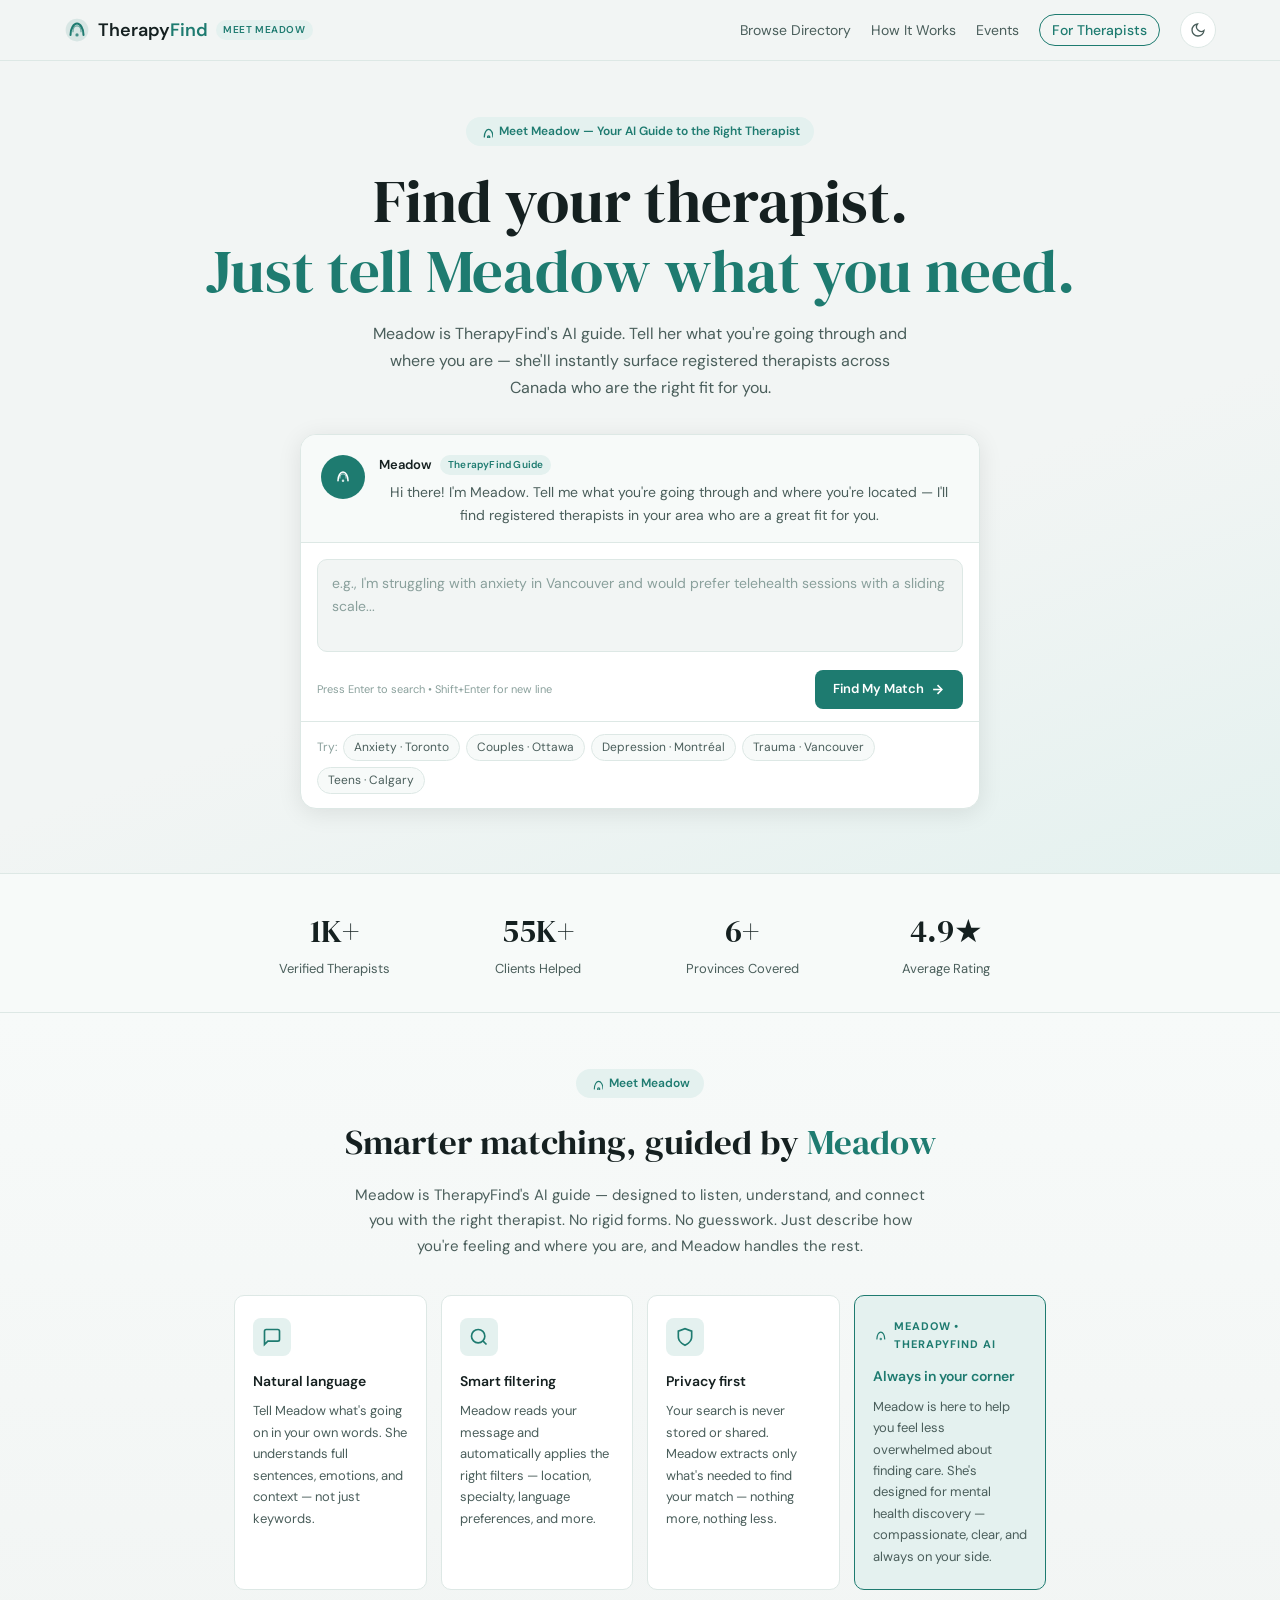
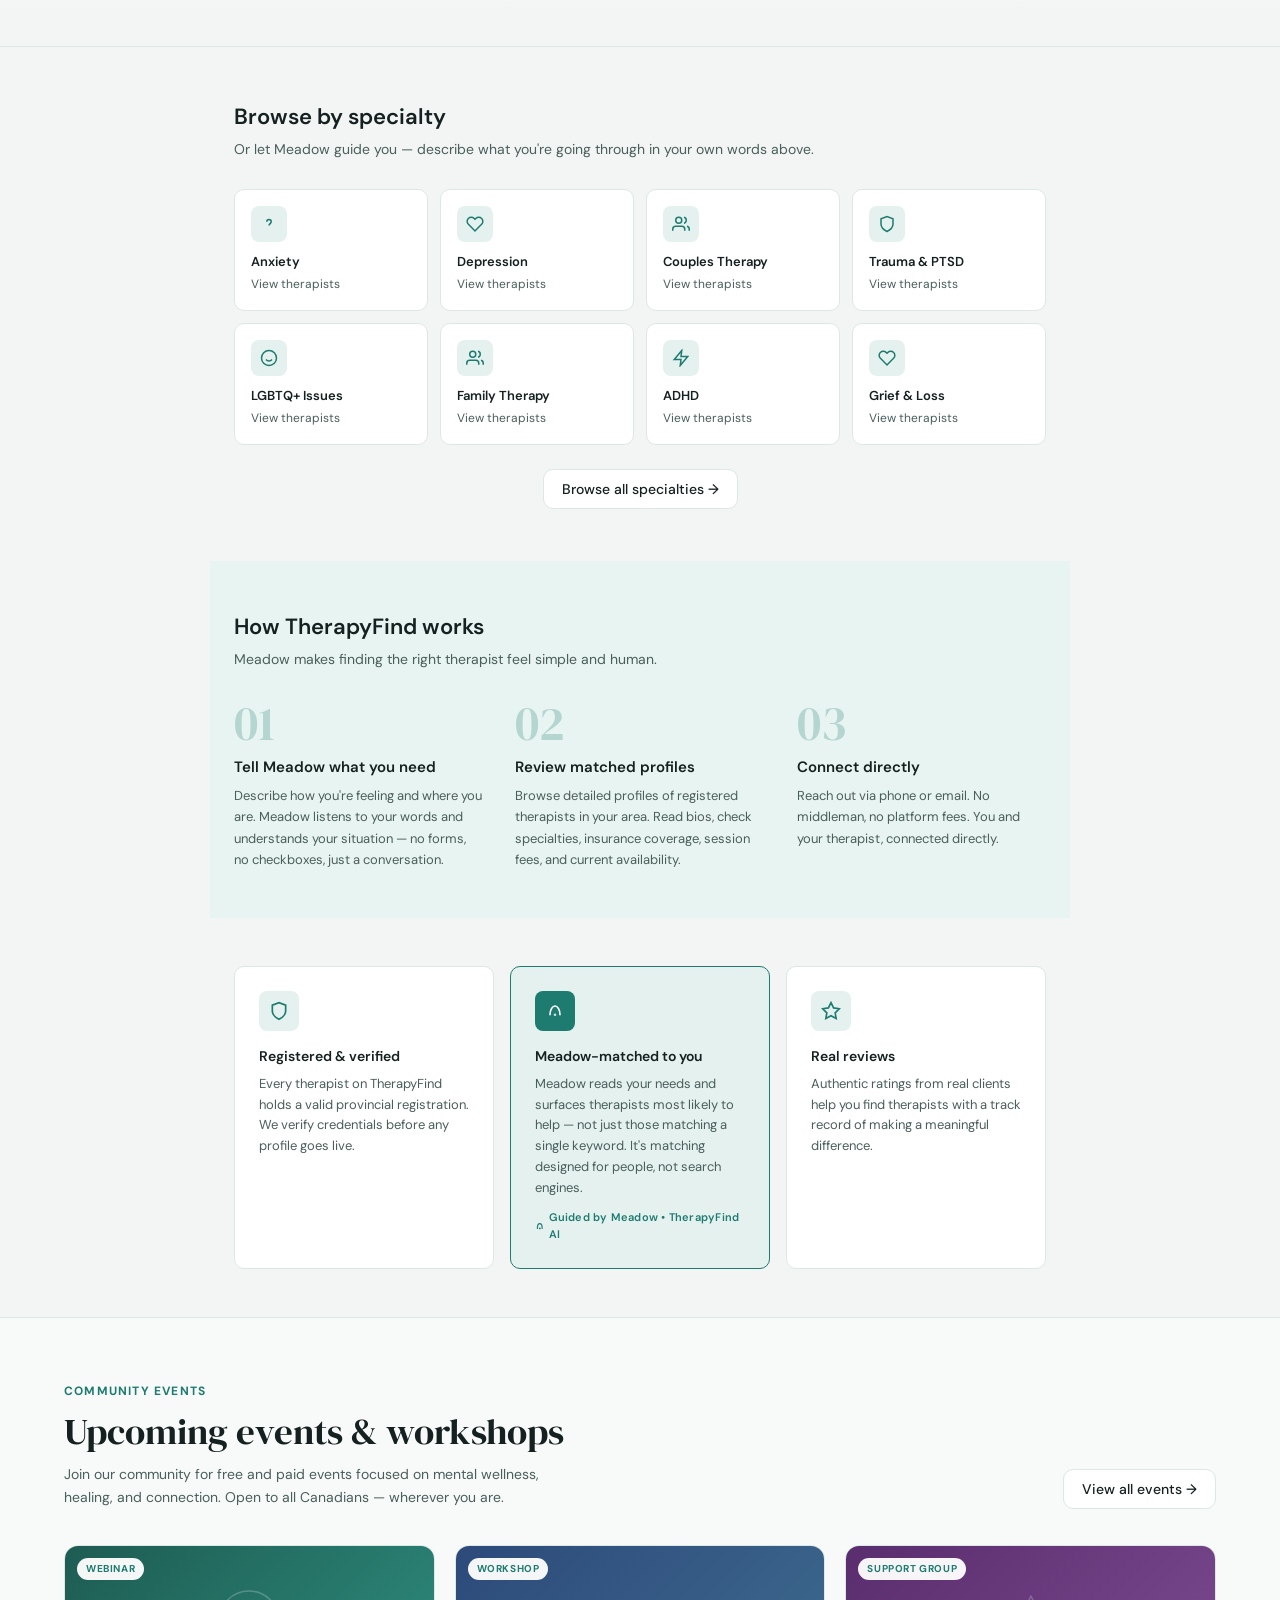
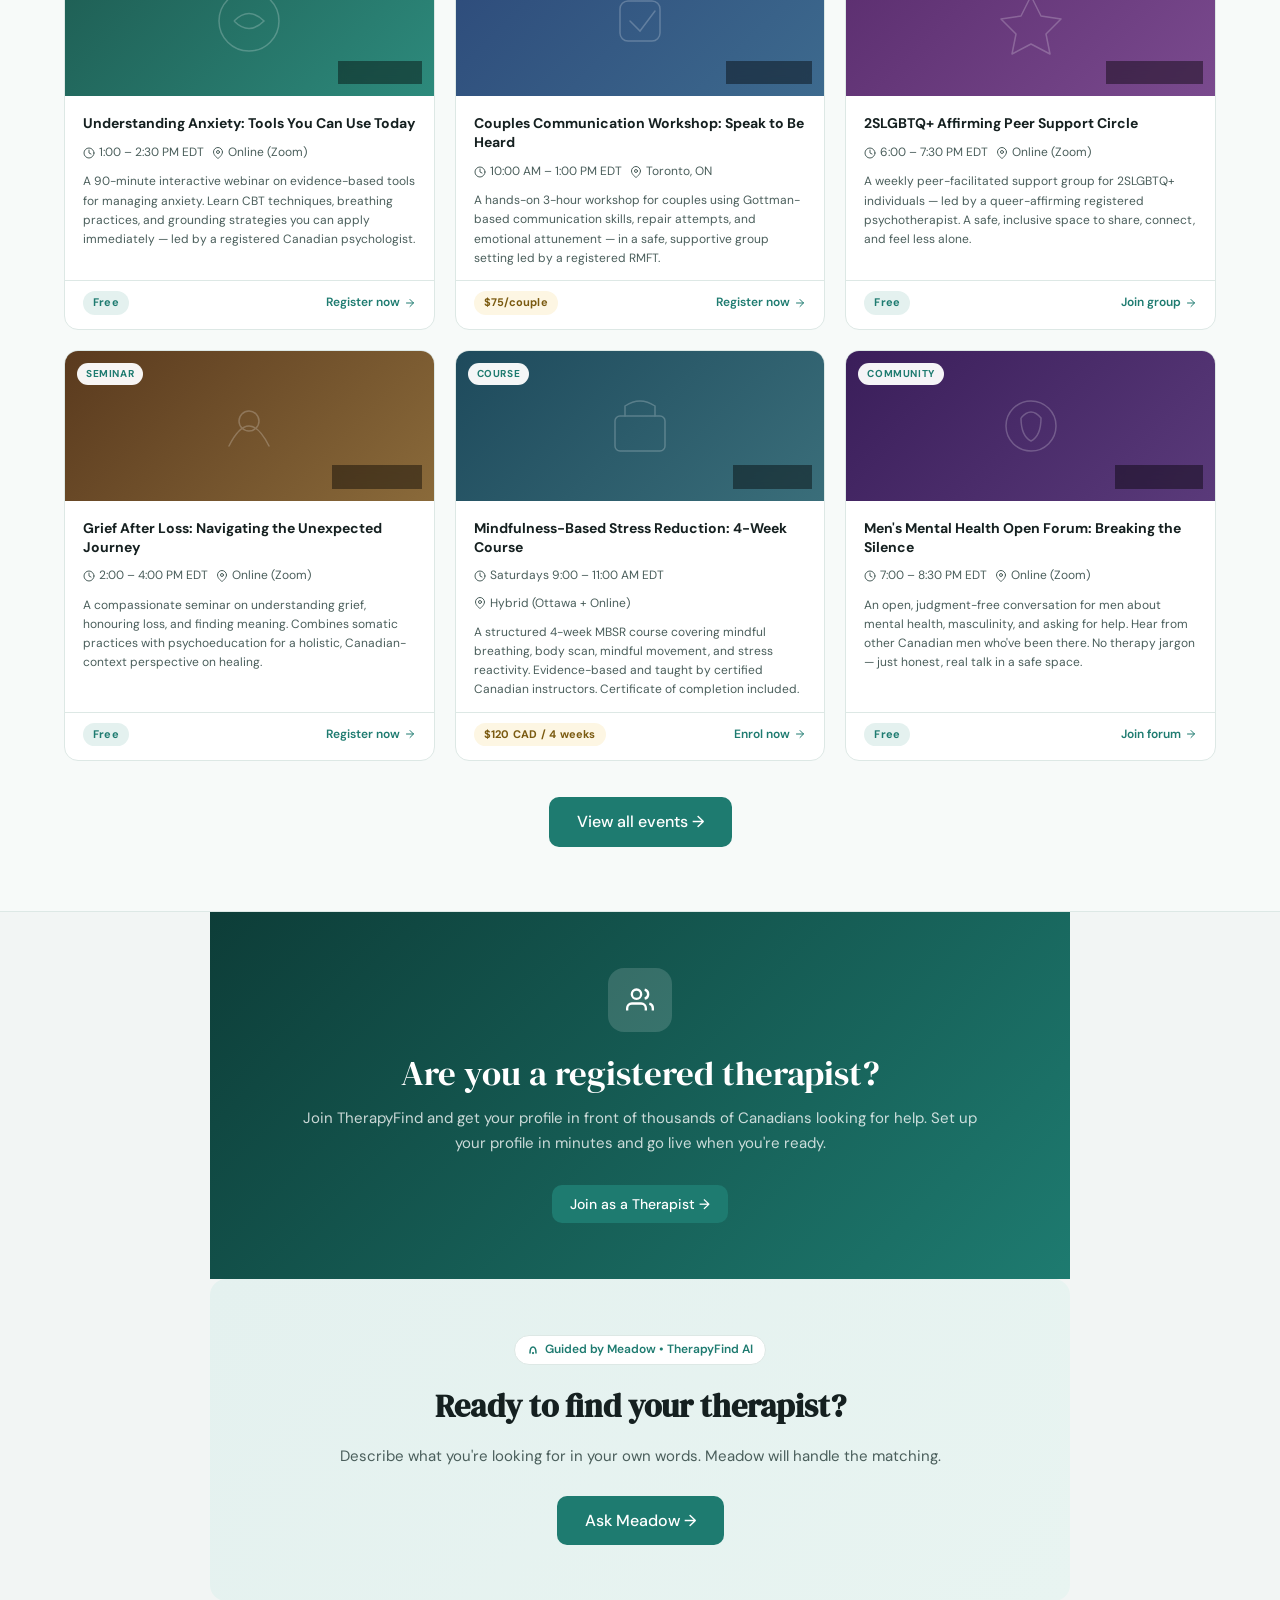
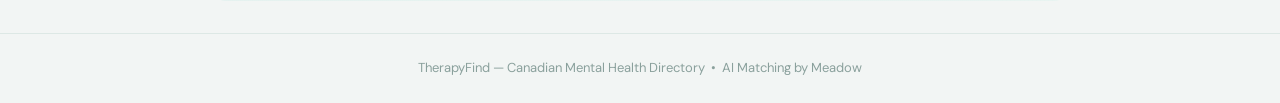
==== commit a9116d31: "Add files via upload" ====
--- a/index.html
+++ b/index.html
@@ -3,8 +3,8 @@
 <head>
   <meta charset="UTF-8"/>
   <meta name="viewport" content="width=device-width, initial-scale=1.0"/>
-  <title>TherapyFind — AI-Powered Therapist Matching in Canada</title>
-  <meta name="description" content="TherapyFind uses AI powered by Claude to match you with the right registered therapist across Canada. Just describe what you need."/>
+  <title>TherapyFind — Find Your Therapist in Canada</title>
+  <meta name="description" content="TherapyFind connects you with registered therapists across Canada. Meet Meadow, your AI guide to finding the right fit for you."/>
   <link rel="preconnect" href="https://fonts.googleapis.com">
   <link rel="preconnect" href="https://fonts.gstatic.com" crossorigin>
   <link href="https://fonts.googleapis.com/css2?family=DM+Sans:ital,opsz,wght@0,9..40,300..700;1,9..40,300..700&family=DM+Serif+Display:ital@0;1&display=swap" rel="stylesheet">
@@ -12,23 +12,22 @@
 </head>
 <body>
 
-<!-- AI Processing Overlay -->
+<!-- Meadow Processing Overlay -->
 <div id="ai-processing-overlay">
   <div class="processing-card">
     <div class="processing-logo">
-      <svg viewBox="0 0 32 32" width="32" height="32" fill="none">
-        <circle cx="16" cy="16" r="14" fill="var(--primary)" opacity=".15"/>
-        <path d="M10 16 C10 12 13 9 16 9 C19 9 22 12 22 16" stroke="var(--primary)" stroke-width="2.5" stroke-linecap="round" fill="none"/>
-        <path d="M8 16 L24 16" stroke="var(--primary)" stroke-width="2.5" stroke-linecap="round"/>
-        <path d="M16 16 L16 24" stroke="var(--primary)" stroke-width="2.5" stroke-linecap="round"/>
-        <circle cx="12" cy="22" r="2" fill="var(--primary)" opacity=".6"/>
-        <circle cx="20" cy="22" r="2" fill="var(--primary)" opacity=".6"/>
-      </svg>
+      <div class="meadow-logo-icon" style="width:44px;height:44px;border-radius:50%;background:var(--primary);display:flex;align-items:center;justify-content:center;margin:0 auto">
+        <svg viewBox="0 0 32 32" width="22" height="22" fill="none">
+          <path d="M8 22 C8 14 12 8 16 8 C20 8 24 14 24 22" stroke="white" stroke-width="2.5" stroke-linecap="round" fill="none"/>
+          <path d="M11 18 C11 14 13 11 16 11 C19 11 21 14 21 18" stroke="white" stroke-width="1.5" stroke-linecap="round" fill="none" opacity=".6"/>
+          <circle cx="16" cy="22" r="2" fill="white" opacity=".8"/>
+        </svg>
+      </div>
     </div>
     <div class="processing-spinner"></div>
     <div id="processing-msg" class="processing-msg">Understanding your needs...</div>
     <div class="processing-dots"><span></span><span></span><span></span></div>
-    <p class="processing-sub">AI Matching &bull; Powered by Claude</p>
+    <p class="processing-sub">Meadow is finding your match &bull; TherapyFind</p>
   </div>
 </div>
 
@@ -38,23 +37,18 @@
     <div class="logo" onclick="showPage('home')" style="cursor:pointer">
       <svg viewBox="0 0 32 32" width="26" height="26" fill="none">
         <circle cx="16" cy="16" r="14" fill="currentColor" opacity=".12" style="color:var(--primary)"/>
-        <path d="M10 16 C10 12 13 9 16 9 C19 9 22 12 22 16" stroke="var(--primary)" stroke-width="2.5" stroke-linecap="round" fill="none"/>
-        <path d="M8 16 L24 16" stroke="var(--primary)" stroke-width="2.5" stroke-linecap="round"/>
-        <path d="M16 16 L16 24" stroke="var(--primary)" stroke-width="2.5" stroke-linecap="round"/>
-        <circle cx="12" cy="22" r="2" fill="var(--primary)" opacity=".6"/>
-        <circle cx="20" cy="22" r="2" fill="var(--primary)" opacity=".6"/>
+        <path d="M8 22 C8 14 12 8 16 8 C20 8 24 14 24 22" stroke="var(--primary)" stroke-width="2.5" stroke-linecap="round" fill="none"/>
+        <path d="M11 18 C11 14 13 11 16 11 C19 11 21 14 21 18" stroke="var(--primary)" stroke-width="1.5" stroke-linecap="round" fill="none" opacity=".6"/>
+        <circle cx="16" cy="22" r="2" fill="var(--primary)" opacity=".8"/>
       </svg>
       <span>Therapy<span class="accent">Find</span></span>
-      <span class="nav-ai-badge">AI-Powered</span>
+      <span class="nav-ai-badge">Meet Meadow</span>
     </div>
     <div class="nav-links">
       <a onclick="showPage('directory')">Browse Directory</a>
       <a onclick="document.getElementById('how')?.scrollIntoView({behavior:'smooth'})">How It Works</a>
       <a onclick="document.getElementById('events')?.scrollIntoView({behavior:'smooth'})">Events</a>
-      <span class="nav-claude-badge">
-        <svg width="11" height="11" viewBox="0 0 24 24" fill="none" stroke="currentColor" stroke-width="2"><path d="M12 2L2 7l10 5 10-5-10-5z"/><path d="M2 17l10 5 10-5"/><path d="M2 12l10 5 10-5"/></svg>
-        Powered by Claude
-      </span>
+      <a class="nav-therapist-link" onclick="showMembersArea()">For Therapists</a>
       <button class="theme-toggle" onclick="toggleTheme()" title="Toggle dark mode">
         <svg id="theme-icon" width="16" height="16" viewBox="0 0 24 24" fill="none" stroke="currentColor" stroke-width="2">
           <path d="M21 12.79A9 9 0 1 1 11.21 3 7 7 0 0 0 21 12.79z"/>
@@ -70,36 +64,31 @@
   <!-- Hero -->
   <section id="hero">
     <div class="hero-badge">
-      <svg width="13" height="13" viewBox="0 0 24 24" fill="none" stroke="currentColor" stroke-width="2.5"><path d="M12 2L2 7l10 5 10-5-10-5z"/><path d="M2 17l10 5 10-5"/><path d="M2 12l10 5 10-5"/></svg>
-      AI-Powered Matching &mdash; In Partnership with Claude
-    </div>
-    <h1 class="hero-title">Find your therapist.<br><span class="c">Just tell us what you need.</span></h1>
-    <p class="hero-sub">Our AI, powered by Claude, listens to what you're going through and instantly surfaces registered therapists across Canada who are the right fit for you.</p>
-
-    <!-- AI Chat Interface -->
+      <svg width="13" height="13" viewBox="0 0 24 24" fill="none" stroke="currentColor" stroke-width="2.5"><path d="M8 22 C8 14 12 8 16 8 C20 8 24 14 24 22" stroke-linecap="round"/><circle cx="16" cy="22" r="2"/></svg>
+      Meet Meadow &mdash; Your AI Guide to the Right Therapist
+    </div>
+    <h1 class="hero-title">Find your therapist.<br><span class="c">Just tell Meadow what you need.</span></h1>
+    <p class="hero-sub">Meadow is TherapyFind's AI guide. Tell her what you're going through and where you are — she'll instantly surface registered therapists across Canada who are the right fit for you.</p>
+
+    <!-- Meadow Chat Interface -->
     <div class="ai-chat-wrap">
       <div class="ai-greeting">
         <div class="ai-avatar-outer">
           <div class="ai-avatar-icon">
             <svg viewBox="0 0 32 32" width="20" height="20" fill="none">
-              <path d="M10 16 C10 12 13 9 16 9 C19 9 22 12 22 16" stroke="white" stroke-width="2.5" stroke-linecap="round" fill="none"/>
-              <path d="M8 16 L24 16" stroke="white" stroke-width="2.5" stroke-linecap="round"/>
-              <path d="M16 16 L16 24" stroke="white" stroke-width="2.5" stroke-linecap="round"/>
-              <circle cx="12" cy="22" r="2" fill="white" opacity=".7"/>
-              <circle cx="20" cy="22" r="2" fill="white" opacity=".7"/>
+              <path d="M8 22 C8 14 12 8 16 8 C20 8 24 14 24 22" stroke="white" stroke-width="2.5" stroke-linecap="round" fill="none"/>
+              <path d="M11 18 C11 14 13 11 16 11 C19 11 21 14 21 18" stroke="white" stroke-width="1.5" stroke-linecap="round" fill="none" opacity=".7"/>
+              <circle cx="16" cy="22" r="2" fill="white" opacity=".8"/>
             </svg>
           </div>
           <div class="ai-pulse-ring"></div>
         </div>
         <div class="ai-bubble">
           <div class="ai-bubble-header">
-            <span class="ai-bubble-name">TherapyFind AI</span>
-            <span class="claude-badge">
-              <svg width="9" height="9" viewBox="0 0 24 24" fill="none" stroke="currentColor" stroke-width="2.5"><path d="M12 2L2 7l10 5 10-5-10-5z"/><path d="M2 17l10 5 10-5"/><path d="M2 12l10 5 10-5"/></svg>
-              Powered by Claude
-            </span>
-          </div>
-          <p class="ai-bubble-text">Hi there! Tell me what you're going through and where you're located. I'll find registered therapists in your area who are a great fit for you.</p>
+            <span class="ai-bubble-name">Meadow</span>
+            <span class="meadow-badge">TherapyFind Guide</span>
+          </div>
+          <p class="ai-bubble-text">Hi there! I'm Meadow. Tell me what you're going through and where you're located — I'll find registered therapists in your area who are a great fit for you.</p>
         </div>
       </div>
 
@@ -141,16 +130,16 @@
     </div>
   </section>
 
-  <!-- AI Partnership Section -->
+  <!-- Meet Meadow Section -->
   <section id="ai-partnership">
     <div class="container-sm">
       <div class="partnership-header">
         <div class="partnership-badge">
-          <svg width="13" height="13" viewBox="0 0 24 24" fill="none" stroke="currentColor" stroke-width="2"><path d="M12 2L2 7l10 5 10-5-10-5z"/><path d="M2 17l10 5 10-5"/><path d="M2 12l10 5 10-5"/></svg>
-          Our Technology Partnership
-        </div>
-        <h2 class="partnership-title">Smarter matching, powered by <span class="c">Claude AI</span></h2>
-        <p class="partnership-sub">We've partnered with Anthropic to bring Claude's AI understanding to mental health discovery. No rigid forms. No guesswork. Just describe how you're feeling and where you are—Claude reads your words and finds the right fit.</p>
+          <svg width="13" height="13" viewBox="0 0 24 24" fill="none" stroke="currentColor" stroke-width="2"><path d="M8 22 C8 14 12 8 16 8 C20 8 24 14 24 22" stroke-linecap="round"/><circle cx="16" cy="22" r="2"/></svg>
+          Meet Meadow
+        </div>
+        <h2 class="partnership-title">Smarter matching, guided by <span class="c">Meadow</span></h2>
+        <p class="partnership-sub">Meadow is TherapyFind's AI guide — designed to listen, understand, and connect you with the right therapist. No rigid forms. No guesswork. Just describe how you're feeling and where you are, and Meadow handles the rest.</p>
       </div>
       <div class="partnership-grid">
         <div class="partnership-card">
@@ -158,29 +147,32 @@
             <svg width="20" height="20" viewBox="0 0 24 24" fill="none" stroke="currentColor" stroke-width="2"><path d="M21 15a2 2 0 0 1-2 2H7l-4 4V5a2 2 0 0 1 2-2h14a2 2 0 0 1 2 2z"/></svg>
           </div>
           <h3>Natural language</h3>
-          <p>Describe your situation the way you'd talk to a friend. Our AI understands full sentences, emotions, and context—not just keywords.</p>
+          <p>Tell Meadow what's going on in your own words. She understands full sentences, emotions, and context — not just keywords.</p>
         </div>
         <div class="partnership-card">
           <div class="partnership-icon">
             <svg width="20" height="20" viewBox="0 0 24 24" fill="none" stroke="currentColor" stroke-width="2"><circle cx="11" cy="11" r="8"/><path d="m21 21-4.35-4.35"/></svg>
           </div>
           <h3>Smart filtering</h3>
-          <p>Claude's AI reads your message and automatically applies the right filters—location, specialty, language preferences, and more.</p>
+          <p>Meadow reads your message and automatically applies the right filters — location, specialty, language preferences, and more.</p>
         </div>
         <div class="partnership-card">
           <div class="partnership-icon">
             <svg width="20" height="20" viewBox="0 0 24 24" fill="none" stroke="currentColor" stroke-width="2"><path d="M12 22s8-4 8-10V5l-8-3-8 3v7c0 6 8 10 8 10z"/></svg>
           </div>
           <h3>Privacy first</h3>
-          <p>Your search is never stored or shared. We extract only what's needed to find your match—nothing more, nothing less.</p>
+          <p>Your search is never stored or shared. Meadow extracts only what's needed to find your match — nothing more, nothing less.</p>
         </div>
         <div class="partnership-card partnership-card-highlight">
-          <div class="partnership-anthropic-logo">
-            <svg width="18" height="18" viewBox="0 0 24 24" fill="none" stroke="currentColor" stroke-width="2"><path d="M12 2L2 7l10 5 10-5-10-5z"/><path d="M2 17l10 5 10-5"/><path d="M2 12l10 5 10-5"/></svg>
-            Anthropic &amp; Claude
-          </div>
-          <h3>Built on trust</h3>
-          <p>Claude is developed by Anthropic with safety and helpfulness at its core—exactly the foundation mental health technology deserves.</p>
+          <div class="meadow-card-icon">
+            <svg viewBox="0 0 32 32" width="20" height="20" fill="none">
+              <path d="M8 22 C8 14 12 8 16 8 C20 8 24 14 24 22" stroke="var(--primary)" stroke-width="2.5" stroke-linecap="round" fill="none"/>
+              <circle cx="16" cy="22" r="2.5" fill="var(--primary)" opacity=".8"/>
+            </svg>
+            Meadow &bull; TherapyFind AI
+          </div>
+          <h3>Always in your corner</h3>
+          <p>Meadow is here to help you feel less overwhelmed about finding care. She's designed for mental health discovery — compassionate, clear, and always on your side.</p>
         </div>
       </div>
     </div>
@@ -190,7 +182,7 @@
   <section id="specialties" class="container-sm">
     <div class="section-head">
       <h2>Browse by specialty</h2>
-      <p>Or let our AI guide you—describe what you're going through in your own words above.</p>
+      <p>Or let Meadow guide you — describe what you're going through in your own words above.</p>
     </div>
     <div class="spec-grid" id="spec-grid"></div>
     <div style="text-align:center">
@@ -202,13 +194,13 @@
   <section id="how" class="container-sm">
     <div class="section-head">
       <h2>How TherapyFind works</h2>
-      <p>Our AI partnership with Claude makes finding the right therapist feel simple and human.</p>
+      <p>Meadow makes finding the right therapist feel simple and human.</p>
     </div>
     <div class="how-grid">
       <div class="how-step">
         <div class="step-num">01</div>
-        <div class="step-title">Tell our AI what you need</div>
-        <div class="step-desc">Describe how you're feeling and where you are. Our Claude-powered AI reads your words and understands your situation—no forms, no checkboxes, just a conversation.</div>
+        <div class="step-title">Tell Meadow what you need</div>
+        <div class="step-desc">Describe how you're feeling and where you are. Meadow listens to your words and understands your situation — no forms, no checkboxes, just a conversation.</div>
       </div>
       <div class="how-step">
         <div class="step-num">02</div>
@@ -235,13 +227,19 @@
       </div>
       <div class="trust-card trust-card-ai">
         <div class="trust-icon trust-icon-ai">
-          <svg width="20" height="20" viewBox="0 0 24 24" fill="none" stroke="currentColor" stroke-width="2"><path d="M12 2L2 7l10 5 10-5-10-5z"/><path d="M2 17l10 5 10-5"/><path d="M2 12l10 5 10-5"/></svg>
-        </div>
-        <div class="trust-title">AI-matched to you</div>
-        <div class="trust-desc">Our partnership with Claude means the AI reads your needs and surfaces therapists most likely to help—not just those matching a single keyword.</div>
-        <div class="trust-claude-label">
-          <svg width="10" height="10" viewBox="0 0 24 24" fill="none" stroke="currentColor" stroke-width="2"><path d="M12 2L2 7l10 5 10-5-10-5z"/><path d="M2 17l10 5 10-5"/><path d="M2 12l10 5 10-5"/></svg>
-          Powered by Claude &bull; Anthropic
+          <svg viewBox="0 0 32 32" width="20" height="20" fill="none">
+            <path d="M8 22 C8 14 12 8 16 8 C20 8 24 14 24 22" stroke="white" stroke-width="2.5" stroke-linecap="round" fill="none"/>
+            <circle cx="16" cy="22" r="2" fill="white" opacity=".8"/>
+          </svg>
+        </div>
+        <div class="trust-title">Meadow-matched to you</div>
+        <div class="trust-desc">Meadow reads your needs and surfaces therapists most likely to help — not just those matching a single keyword. It's matching designed for people, not search engines.</div>
+        <div class="trust-meadow-label">
+          <svg viewBox="0 0 16 16" width="10" height="10" fill="none">
+            <path d="M4 12 C4 7 6 4 8 4 C10 4 12 7 12 12" stroke="currentColor" stroke-width="2" stroke-linecap="round"/>
+            <circle cx="8" cy="12" r="1.5" fill="currentColor"/>
+          </svg>
+          Guided by Meadow &bull; TherapyFind AI
         </div>
       </div>
       <div class="trust-card">
@@ -319,7 +317,7 @@
               <div class="event-meta-item"><svg viewBox="0 0 24 24" fill="none" stroke="currentColor" stroke-width="2" stroke-linecap="round" stroke-linejoin="round"><circle cx="12" cy="12" r="10"/><polyline points="12 6 12 12 16 14"/></svg> 6:00 – 7:30 PM EDT</div>
               <div class="event-meta-item"><svg viewBox="0 0 24 24" fill="none" stroke="currentColor" stroke-width="2" stroke-linecap="round" stroke-linejoin="round"><path d="M21 10c0 7-9 13-9 13s-9-6-9-13a9 9 0 0 1 18 0z"/><circle cx="12" cy="10" r="3"/></svg> Online (Zoom)</div>
             </div>
-            <p class="event-desc">A weekly peer-facilitated support group for 2SLGBTQ+ individuals — led by a queer-affirming registered psychotherapist. A safe, inclusive space to share, connect, and feel less alone. All identities welcome.</p>
+            <p class="event-desc">A weekly peer-facilitated support group for 2SLGBTQ+ individuals — led by a queer-affirming registered psychotherapist. A safe, inclusive space to share, connect, and feel less alone.</p>
           </div>
           <div class="event-footer">
             <span class="event-type free">Free</span>
@@ -339,7 +337,7 @@
               <div class="event-meta-item"><svg viewBox="0 0 24 24" fill="none" stroke="currentColor" stroke-width="2" stroke-linecap="round" stroke-linejoin="round"><circle cx="12" cy="12" r="10"/><polyline points="12 6 12 12 16 14"/></svg> 2:00 – 4:00 PM EDT</div>
               <div class="event-meta-item"><svg viewBox="0 0 24 24" fill="none" stroke="currentColor" stroke-width="2" stroke-linecap="round" stroke-linejoin="round"><path d="M21 10c0 7-9 13-9 13s-9-6-9-13a9 9 0 0 1 18 0z"/><circle cx="12" cy="10" r="3"/></svg> Online (Zoom)</div>
             </div>
-            <p class="event-desc">A compassionate seminar on understanding grief, honouring loss, and finding meaning. Combines somatic practices with psychoeducation for a holistic, Canadian-context perspective on healing and moving forward.</p>
+            <p class="event-desc">A compassionate seminar on understanding grief, honouring loss, and finding meaning. Combines somatic practices with psychoeducation for a holistic, Canadian-context perspective on healing.</p>
           </div>
           <div class="event-footer">
             <span class="event-type free">Free</span>
@@ -394,19 +392,35 @@
     </div>
   </section>
 
+  <!-- Therapist CTA -->
+  <section class="container-sm therapist-cta-section">
+    <div class="therapist-cta-inner">
+      <div class="therapist-cta-icon">
+        <svg width="28" height="28" viewBox="0 0 24 24" fill="none" stroke="currentColor" stroke-width="2"><path d="M17 21v-2a4 4 0 0 0-4-4H5a4 4 0 0 0-4 4v2"/><circle cx="9" cy="7" r="4"/><path d="M23 21v-2a4 4 0 0 0-3-3.87"/><path d="M16 3.13a4 4 0 0 1 0 7.75"/></svg>
+      </div>
+      <div>
+        <h3 class="therapist-cta-title">Are you a registered therapist?</h3>
+        <p class="therapist-cta-sub">Join TherapyFind and get your profile in front of thousands of Canadians looking for help. Set up your profile in minutes and go live when you're ready.</p>
+      </div>
+      <button class="btn btn-primary" onclick="showMembersArea()">
+        Join as a Therapist &rarr;
+      </button>
+    </div>
+  </section>
+
   <!-- CTA -->
   <section class="container-sm cta-section">
     <div class="cta-ai-badge">
-      <svg width="12" height="12" viewBox="0 0 24 24" fill="none" stroke="currentColor" stroke-width="2"><path d="M12 2L2 7l10 5 10-5-10-5z"/><path d="M2 17l10 5 10-5"/><path d="M2 12l10 5 10-5"/></svg>
-      Powered by Claude AI from Anthropic
+      <svg viewBox="0 0 16 16" width="12" height="12" fill="none"><path d="M4 12 C4 7 6 4 8 4 C10 4 12 7 12 12" stroke="currentColor" stroke-width="2" stroke-linecap="round"/><circle cx="8" cy="12" r="1.5" fill="currentColor"/></svg>
+      Guided by Meadow &bull; TherapyFind AI
     </div>
     <h2 style="font-family:var(--font-display);font-size:2rem;color:var(--text);margin-bottom:12px">Ready to find your therapist?</h2>
-    <p style="font-size:15px;color:var(--text2);margin-bottom:28px">Describe what you're looking for in your own words. Our AI will handle the matching.</p>
-    <button class="btn btn-primary btn-lg" onclick="window.scrollTo({top:0,behavior:'smooth'})">Try the AI Search &rarr;</button>
+    <p style="font-size:15px;color:var(--text2);margin-bottom:28px">Describe what you're looking for in your own words. Meadow will handle the matching.</p>
+    <button class="btn btn-primary btn-lg" onclick="window.scrollTo({top:0,behavior:'smooth'})">Ask Meadow &rarr;</button>
   </section>
 
   <footer>
-    <span>TherapyFind &mdash; Canadian Mental Health Directory &nbsp;&bull;&nbsp; AI Matching Powered by <a href="https://www.anthropic.com" target="_blank" rel="noopener noreferrer">Claude from Anthropic</a></span>
+    <span>TherapyFind &mdash; Canadian Mental Health Directory &nbsp;&bull;&nbsp; AI Matching by Meadow</span>
   </footer>
 </div>
 
@@ -428,8 +442,8 @@
         Filters <span id="filter-badge" style="display:none;background:var(--primary);color:#fff;border-radius:99px;padding:1px 6px;font-size:11px"></span>
       </button>
       <div class="dir-ai-badge">
-        <svg width="11" height="11" viewBox="0 0 24 24" fill="none" stroke="currentColor" stroke-width="2"><path d="M12 2L2 7l10 5 10-5-10-5z"/><path d="M2 17l10 5 10-5"/><path d="M2 12l10 5 10-5"/></svg>
-        AI-matched
+        <svg viewBox="0 0 16 16" width="11" height="11" fill="none"><path d="M4 12 C4 7 6 4 8 4 C10 4 12 7 12 12" stroke="currentColor" stroke-width="2" stroke-linecap="round"/><circle cx="8" cy="12" r="1.5" fill="currentColor"/></svg>
+        Meadow-matched
       </div>
     </div>
   </div>
@@ -447,8 +461,8 @@
           <button class="btn-outline btn-sm sidebar-close" style="padding:4px 8px;font-size:12px;border:1px solid var(--border);border-radius:6px;background:var(--surface);cursor:pointer;color:var(--text2)" onclick="closeSidebar()">✕ Close</button>
         </div>
         <div class="sidebar-ai-note">
-          <svg width="11" height="11" viewBox="0 0 24 24" fill="none" stroke="currentColor" stroke-width="2"><path d="M12 2L2 7l10 5 10-5-10-5z"/><path d="M2 17l10 5 10-5"/><path d="M2 12l10 5 10-5"/></svg>
-          AI has pre-applied filters from your description. Refine below.
+          <svg viewBox="0 0 16 16" width="11" height="11" fill="none"><path d="M4 12 C4 7 6 4 8 4 C10 4 12 7 12 12" stroke="currentColor" stroke-width="2" stroke-linecap="round"/><circle cx="8" cy="12" r="1.5" fill="currentColor"/></svg>
+          Meadow has pre-applied filters from your description. Refine below.
         </div>
         <div class="filter-group">
           <div class="filter-label">Province / Territory</div>
@@ -524,7 +538,7 @@
   </div>
 
   <footer style="margin-top:32px">
-    <span>TherapyFind &mdash; AI Matching Powered by <a href="https://www.anthropic.com" target="_blank" rel="noopener noreferrer">Claude from Anthropic</a></span>
+    <span>TherapyFind &mdash; AI Matching by Meadow</span>
   </footer>
 </div>
 
@@ -535,8 +549,346 @@
     <div id="profile-sidebar"></div>
   </div>
   <footer style="margin-top:32px">
-    <span>TherapyFind &mdash; AI Matching Powered by <a href="https://www.anthropic.com" target="_blank" rel="noopener noreferrer">Claude from Anthropic</a></span>
+    <span>TherapyFind &mdash; AI Matching by Meadow</span>
   </footer>
+</div>
+
+<!-- ═══════════════════════════ MEMBERS AUTH PAGE ═══════════════════════════ -->
+<div id="members-auth-page">
+  <div class="members-auth-wrap">
+    <div class="members-auth-logo" onclick="showPage('home')" style="cursor:pointer">
+      <svg viewBox="0 0 32 32" width="28" height="28" fill="none">
+        <circle cx="16" cy="16" r="14" fill="currentColor" opacity=".12" style="color:var(--primary)"/>
+        <path d="M8 22 C8 14 12 8 16 8 C20 8 24 14 24 22" stroke="var(--primary)" stroke-width="2.5" stroke-linecap="round" fill="none"/>
+        <circle cx="16" cy="22" r="2" fill="var(--primary)" opacity=".8"/>
+      </svg>
+      <span>Therapy<span class="accent">Find</span></span>
+    </div>
+
+    <!-- Login Form -->
+    <div id="login-form-wrap" class="auth-card">
+      <h2 class="auth-title">Therapist Login</h2>
+      <p class="auth-sub">Access your members dashboard to manage your profile.</p>
+      <div id="login-error" class="auth-error" style="display:none"></div>
+      <div class="form-group">
+        <label class="form-label">Email</label>
+        <input type="email" id="login-email" class="form-input" placeholder="you@example.com"/>
+      </div>
+      <div class="form-group">
+        <label class="form-label">Password</label>
+        <input type="password" id="login-password" class="form-input" placeholder="••••••••"/>
+      </div>
+      <button class="btn btn-primary" style="width:100%;padding:12px" onclick="handleLogin()">Sign In</button>
+      <p class="auth-switch">Don't have an account? <a onclick="showAuthPanel('signup')">Sign up as a therapist</a></p>
+      <div class="auth-test-hint">
+        <svg width="12" height="12" viewBox="0 0 24 24" fill="none" stroke="currentColor" stroke-width="2"><circle cx="12" cy="12" r="10"/><line x1="12" y1="8" x2="12" y2="12"/><line x1="12" y1="16" x2="12.01" y2="16"/></svg>
+        Test account: <strong>test@therapyfind.ca</strong> / <strong>Test1234</strong>
+      </div>
+    </div>
+
+    <!-- Signup Form -->
+    <div id="signup-form-wrap" class="auth-card" style="display:none">
+      <h2 class="auth-title">Join as a Therapist</h2>
+      <p class="auth-sub">Create your account to build your TherapyFind profile.</p>
+      <div id="signup-error" class="auth-error" style="display:none"></div>
+      <div class="form-row">
+        <div class="form-group">
+          <label class="form-label">First Name</label>
+          <input type="text" id="signup-first" class="form-input" placeholder="Sarah"/>
+        </div>
+        <div class="form-group">
+          <label class="form-label">Last Name</label>
+          <input type="text" id="signup-last" class="form-input" placeholder="Johnson"/>
+        </div>
+      </div>
+      <div class="form-group">
+        <label class="form-label">Email</label>
+        <input type="email" id="signup-email" class="form-input" placeholder="you@example.com"/>
+      </div>
+      <div class="form-row">
+        <div class="form-group">
+          <label class="form-label">Password</label>
+          <input type="password" id="signup-password" class="form-input" placeholder="Min 8 characters"/>
+        </div>
+        <div class="form-group">
+          <label class="form-label">Confirm Password</label>
+          <input type="password" id="signup-confirm" class="form-input" placeholder="Repeat password"/>
+        </div>
+      </div>
+      <button class="btn btn-primary" style="width:100%;padding:12px" onclick="handleSignup()">Create Account</button>
+      <p class="auth-switch">Already have an account? <a onclick="showAuthPanel('login')">Sign in</a></p>
+    </div>
+
+    <button class="btn btn-outline btn-sm" style="margin-top:12px" onclick="showPage('home')">← Back to TherapyFind</button>
+  </div>
+</div>
+
+<!-- ═══════════════════════════ MEMBERS DASHBOARD ═══════════════════════════ -->
+<div id="members-dashboard-page">
+  <div class="dashboard-layout">
+
+    <!-- Dashboard Sidebar -->
+    <aside class="dashboard-sidebar">
+      <div class="dashboard-brand" onclick="showPage('home')" style="cursor:pointer">
+        <svg viewBox="0 0 32 32" width="22" height="22" fill="none">
+          <path d="M8 22 C8 14 12 8 16 8 C20 8 24 14 24 22" stroke="var(--primary)" stroke-width="2.5" stroke-linecap="round" fill="none"/>
+          <circle cx="16" cy="22" r="2" fill="var(--primary)" opacity=".8"/>
+        </svg>
+        <span style="font-weight:600;font-size:15px">TherapyFind</span>
+      </div>
+      <div class="dashboard-user-info" id="dashboard-user-info"></div>
+      <nav class="dashboard-nav">
+        <a class="dashboard-nav-item active" id="dnav-profile" onclick="showDashboardSection('profile')">
+          <svg width="16" height="16" viewBox="0 0 24 24" fill="none" stroke="currentColor" stroke-width="2"><path d="M20 21v-2a4 4 0 0 0-4-4H8a4 4 0 0 0-4 4v2"/><circle cx="12" cy="7" r="4"/></svg>
+          My Profile
+        </a>
+        <a class="dashboard-nav-item" id="dnav-preview" onclick="showDashboardSection('preview')">
+          <svg width="16" height="16" viewBox="0 0 24 24" fill="none" stroke="currentColor" stroke-width="2"><path d="M1 12s4-8 11-8 11 8 11 8-4 8-11 8-11-8-11-8z"/><circle cx="12" cy="12" r="3"/></svg>
+          Preview Listing
+        </a>
+        <a class="dashboard-nav-item" id="dnav-settings" onclick="showDashboardSection('settings')">
+          <svg width="16" height="16" viewBox="0 0 24 24" fill="none" stroke="currentColor" stroke-width="2"><circle cx="12" cy="12" r="3"/><path d="M19.4 15a1.65 1.65 0 0 0 .33 1.82l.06.06a2 2 0 0 1-2.83 2.83l-.06-.06a1.65 1.65 0 0 0-1.82-.33 1.65 1.65 0 0 0-1 1.51V21a2 2 0 0 1-4 0v-.09A1.65 1.65 0 0 0 9 19.4a1.65 1.65 0 0 0-1.82.33l-.06.06a2 2 0 0 1-2.83-2.83l.06-.06A1.65 1.65 0 0 0 4.68 15a1.65 1.65 0 0 0-1.51-1H3a2 2 0 0 1 0-4h.09A1.65 1.65 0 0 0 4.6 9a1.65 1.65 0 0 0-.33-1.82l-.06-.06a2 2 0 0 1 2.83-2.83l.06.06A1.65 1.65 0 0 0 9 4.68a1.65 1.65 0 0 0 1-1.51V3a2 2 0 0 1 4 0v.09a1.65 1.65 0 0 0 1 1.51 1.65 1.65 0 0 0 1.82-.33l.06-.06a2 2 0 0 1 2.83 2.83l-.06.06A1.65 1.65 0 0 0 19.4 9a1.65 1.65 0 0 0 1.51 1H21a2 2 0 0 1 0 4h-.09a1.65 1.65 0 0 0-1.51 1z"/></svg>
+          Account Settings
+        </a>
+      </nav>
+      <div style="margin-top:auto;padding-top:24px;border-top:1px solid var(--border)">
+        <div id="publish-status-sidebar" class="publish-status-sidebar"></div>
+        <button class="btn btn-primary" style="width:100%;margin-bottom:8px" onclick="publishProfile()">
+          <svg width="14" height="14" viewBox="0 0 24 24" fill="none" stroke="currentColor" stroke-width="2.5"><polyline points="20 6 9 17 4 12"/></svg>
+          Publish Profile
+        </button>
+        <button class="btn btn-outline btn-sm" style="width:100%" onclick="handleLogout()">Sign Out</button>
+      </div>
+    </aside>
+
+    <!-- Dashboard Main -->
+    <main class="dashboard-main">
+
+      <!-- Profile Builder Section -->
+      <div id="dash-section-profile" class="dash-section">
+        <div class="dash-section-header">
+          <div>
+            <h2 class="dash-title">Your Profile</h2>
+            <p class="dash-sub">Complete your profile to get discovered by clients. Hit <strong>Publish</strong> when you're ready to go live.</p>
+          </div>
+          <div id="profile-completion-bar-wrap">
+            <div class="completion-label">Profile completion: <span id="completion-pct">0%</span></div>
+            <div class="completion-track"><div class="completion-fill" id="completion-fill"></div></div>
+          </div>
+        </div>
+
+        <div id="profile-saved-notice" class="saved-notice" style="display:none">
+          <svg width="14" height="14" viewBox="0 0 24 24" fill="none" stroke="currentColor" stroke-width="2.5"><polyline points="20 6 9 17 4 12"/></svg>
+          Changes saved automatically
+        </div>
+
+        <!-- Basic Info -->
+        <div class="profile-section-card">
+          <h3 class="profile-section-title">
+            <span class="section-num">1</span>
+            Basic Information
+          </h3>
+          <div class="form-row">
+            <div class="form-group">
+              <label class="form-label">First Name <span class="required">*</span></label>
+              <input type="text" id="pb-first" class="form-input" placeholder="Sarah" oninput="autosaveProfile()"/>
+            </div>
+            <div class="form-group">
+              <label class="form-label">Last Name <span class="required">*</span></label>
+              <input type="text" id="pb-last" class="form-input" placeholder="Johnson" oninput="autosaveProfile()"/>
+            </div>
+          </div>
+          <div class="form-row">
+            <div class="form-group">
+              <label class="form-label">Credential / Title <span class="required">*</span></label>
+              <select id="pb-credential" class="form-input" onchange="autosaveProfile()">
+                <option value="">Select your credential...</option>
+                <option value="Registered Psychologist|R.Psych">Registered Psychologist (R.Psych)</option>
+                <option value="Registered Clinical Counsellor|RCC">Registered Clinical Counsellor (RCC)</option>
+                <option value="Canadian Certified Counsellor|CCC">Canadian Certified Counsellor (CCC)</option>
+                <option value="Registered Social Worker|RSW">Registered Social Worker (RSW)</option>
+                <option value="Registered Psychotherapist|RP">Registered Psychotherapist (RP)</option>
+                <option value="Registered Marriage & Family Therapist|RMFT">Registered Marriage &amp; Family Therapist (RMFT)</option>
+                <option value="Doctor of Psychology|PsyD">Doctor of Psychology (PsyD)</option>
+                <option value="Registered Social Worker|MSW, RSW">Registered Social Worker (MSW, RSW)</option>
+                <option value="Psychiatrist|MD">Psychiatrist (MD)</option>
+                <option value="Certified Trauma Therapist|CTT">Certified Trauma Therapist (CTT)</option>
+                <option value="Registered Art Therapist|RCAT">Registered Art Therapist (RCAT)</option>
+                <option value="Licensed Counselling Therapist|LCT">Licensed Counselling Therapist (LCT)</option>
+              </select>
+            </div>
+            <div class="form-group">
+              <label class="form-label">Years of Experience</label>
+              <input type="number" id="pb-years" class="form-input" placeholder="e.g. 8" min="0" max="50" oninput="autosaveProfile()"/>
+            </div>
+          </div>
+          <div class="form-group">
+            <label class="form-label">Profile Photo URL</label>
+            <input type="url" id="pb-photo" class="form-input" placeholder="https://example.com/your-photo.jpg" oninput="autosaveProfile()"/>
+            <div class="form-hint">Paste a direct link to your professional headshot. Recommended: 400×400px minimum.</div>
+          </div>
+          <div class="form-group">
+            <label class="form-label">Professional Bio <span class="required">*</span></label>
+            <textarea id="pb-bio" class="form-input form-textarea" rows="5" placeholder="Describe your approach, background, and the clients you work best with..." oninput="autosaveProfile()"></textarea>
+          </div>
+          <div class="form-group">
+            <label class="form-label">Gender Identity</label>
+            <select id="pb-gender" class="form-input" onchange="autosaveProfile()">
+              <option value="female">Female</option>
+              <option value="male">Male</option>
+              <option value="non-binary">Non-Binary</option>
+            </select>
+          </div>
+        </div>
+
+        <!-- Location & Sessions -->
+        <div class="profile-section-card">
+          <h3 class="profile-section-title">
+            <span class="section-num">2</span>
+            Location &amp; Session Format
+          </h3>
+          <div class="form-row">
+            <div class="form-group">
+              <label class="form-label">City <span class="required">*</span></label>
+              <select id="pb-city" class="form-input" onchange="autosaveProfile()">
+                <option value="">Select your city...</option>
+              </select>
+            </div>
+            <div class="form-group">
+              <label class="form-label">Province <span class="required">*</span></label>
+              <select id="pb-province" class="form-input" onchange="autosaveProfile()">
+                <option value="">Select province...</option>
+              </select>
+            </div>
+          </div>
+          <div class="form-group">
+            <label class="form-label">Session Format</label>
+            <div class="check-row">
+              <label class="check-label"><input type="checkbox" id="pb-telehealth" onchange="autosaveProfile()"> Telehealth (online/video)</label>
+              <label class="check-label"><input type="checkbox" id="pb-inperson" onchange="autosaveProfile()"> In-Person</label>
+            </div>
+          </div>
+          <div class="form-group">
+            <label class="form-label">Licensed in (Provinces)</label>
+            <div class="check-grid" id="pb-licensed-grid"></div>
+          </div>
+          <div class="form-row">
+            <div class="form-group">
+              <label class="form-label">Session Fee Min (CAD $)</label>
+              <input type="number" id="pb-fee-min" class="form-input" placeholder="e.g. 120" min="0" oninput="autosaveProfile()"/>
+            </div>
+            <div class="form-group">
+              <label class="form-label">Session Fee Max (CAD $)</label>
+              <input type="number" id="pb-fee-max" class="form-input" placeholder="e.g. 180" min="0" oninput="autosaveProfile()"/>
+            </div>
+          </div>
+          <div class="check-row">
+            <label class="check-label"><input type="checkbox" id="pb-sliding" onchange="autosaveProfile()"> Sliding scale fees available</label>
+            <label class="check-label"><input type="checkbox" id="pb-accepting" onchange="autosaveProfile()"> Currently accepting new clients</label>
+          </div>
+        </div>
+
+        <!-- Clinical Info -->
+        <div class="profile-section-card">
+          <h3 class="profile-section-title">
+            <span class="section-num">3</span>
+            Clinical Specialties &amp; Approaches
+          </h3>
+          <div class="form-group">
+            <label class="form-label">Specialties <span class="required">*</span> <span class="form-hint-inline">(select all that apply)</span></label>
+            <div class="check-grid" id="pb-specialties-grid"></div>
+          </div>
+          <div class="form-group">
+            <label class="form-label">Issues Addressed <span class="form-hint-inline">(select all that apply)</span></label>
+            <div class="check-grid" id="pb-issues-grid"></div>
+          </div>
+          <div class="form-group">
+            <label class="form-label">Therapeutic Approaches</label>
+            <div class="check-grid" id="pb-approaches-grid"></div>
+          </div>
+          <div class="form-group">
+            <label class="form-label">Client Age Groups</label>
+            <div class="check-row" id="pb-agegroups-grid"></div>
+          </div>
+        </div>
+
+        <!-- Practical Info -->
+        <div class="profile-section-card">
+          <h3 class="profile-section-title">
+            <span class="section-num">4</span>
+            Insurance &amp; Languages
+          </h3>
+          <div class="form-group">
+            <label class="form-label">Accepted Insurance / Benefits Plans</label>
+            <div class="check-grid" id="pb-insurance-grid"></div>
+          </div>
+          <div class="form-group">
+            <label class="form-label">Languages Spoken</label>
+            <div class="check-grid" id="pb-languages-grid"></div>
+          </div>
+        </div>
+
+        <!-- Contact -->
+        <div class="profile-section-card">
+          <h3 class="profile-section-title">
+            <span class="section-num">5</span>
+            Contact Information
+          </h3>
+          <div class="form-row">
+            <div class="form-group">
+              <label class="form-label">Phone Number</label>
+              <input type="tel" id="pb-phone" class="form-input" placeholder="(416) 555-0100" oninput="autosaveProfile()"/>
+            </div>
+            <div class="form-group">
+              <label class="form-label">Practice Website</label>
+              <input type="url" id="pb-website" class="form-input" placeholder="https://yourdomain.ca" oninput="autosaveProfile()"/>
+            </div>
+          </div>
+        </div>
+
+        <div class="publish-cta-row">
+          <button class="btn btn-primary btn-lg" onclick="publishProfile()">
+            <svg width="16" height="16" viewBox="0 0 24 24" fill="none" stroke="currentColor" stroke-width="2.5"><polyline points="20 6 9 17 4 12"/></svg>
+            Publish My Profile
+          </button>
+          <p class="publish-note">Your profile will go live in the TherapyFind directory immediately.</p>
+        </div>
+      </div>
+
+      <!-- Preview Section -->
+      <div id="dash-section-preview" class="dash-section" style="display:none">
+        <div class="dash-section-header">
+          <div>
+            <h2 class="dash-title">Preview Your Listing</h2>
+            <p class="dash-sub">This is how clients will see your profile in the directory.</p>
+          </div>
+          <button class="btn btn-primary" onclick="publishProfile()">Publish Profile</button>
+        </div>
+        <div id="preview-card-wrap"></div>
+      </div>
+
+      <!-- Settings Section -->
+      <div id="dash-section-settings" class="dash-section" style="display:none">
+        <div class="dash-section-header">
+          <h2 class="dash-title">Account Settings</h2>
+        </div>
+        <div class="profile-section-card">
+          <h3 class="profile-section-title" style="margin-bottom:16px">Account Information</h3>
+          <div id="settings-info" class="settings-info"></div>
+          <hr style="border:none;border-top:1px solid var(--border);margin:20px 0"/>
+          <button class="btn" style="background:#fee2e2;color:#991b1b;border:1px solid #fca5a5" onclick="if(confirm('Are you sure you want to remove your profile from the directory?'))unpublishProfile()">
+            Remove Profile from Directory
+          </button>
+        </div>
+      </div>
+
+    </main>
+  </div>
+
+  <div id="publish-success-toast" class="publish-toast" style="display:none">
+    <svg width="16" height="16" viewBox="0 0 24 24" fill="none" stroke="currentColor" stroke-width="2.5"><polyline points="20 6 9 17 4 12"/></svg>
+    Your profile is now live in the directory!
+  </div>
 </div>
 
 <script src="script.js"></script>
--- a/style.css
+++ b/style.css
@@ -58,11 +58,18 @@
 .nav-links a { font-size: 14px; color: var(--text2); transition: color .15s; cursor: pointer; }
 .nav-links a:hover { color: var(--primary); }
 
-.nav-claude-badge {
-  display: inline-flex; align-items: center; gap: 5px;
-  font-size: 12px; font-weight: 500; color: var(--text2);
-  background: var(--surface); border: 1px solid var(--border);
-  border-radius: 99px; padding: 4px 10px;
+.nav-therapist-link {
+  font-size: 13px; font-weight: 500; color: var(--primary) !important;
+  border: 1px solid var(--primary); border-radius: 99px; padding: 4px 12px;
+  transition: all .15s !important;
+}
+.nav-therapist-link:hover { background: var(--primary) !important; color: #fff !important; }
+
+.meadow-badge {
+  display: inline-flex; align-items: center; gap: 4px;
+  background: var(--primary-l); color: var(--primary);
+  font-size: 10px; font-weight: 600; border-radius: 99px;
+  padding: 2px 8px; letter-spacing: .02em;
 }
 
 /* ── Buttons ── */
@@ -121,12 +128,6 @@
 .ai-bubble { flex: 1; min-width: 0; }
 .ai-bubble-header { display: flex; align-items: center; gap: 8px; margin-bottom: 6px; }
 .ai-bubble-name { font-size: 13px; font-weight: 600; color: var(--text); }
-.claude-badge {
-  display: inline-flex; align-items: center; gap: 4px;
-  background: var(--primary-l); color: var(--primary);
-  font-size: 10px; font-weight: 600; border-radius: 99px;
-  padding: 2px 8px; letter-spacing: .02em;
-}
 .ai-bubble-text { font-size: 14px; color: var(--text2); line-height: 1.6; }
 
 .ai-input-area { padding: 16px 16px 12px; }
@@ -217,7 +218,7 @@
 .stat-num { font-family: var(--font-display); font-size: 2rem; font-weight: 400; color: var(--text); }
 .stat-label { font-size: 13px; color: var(--text2); margin-top: 2px; }
 
-/* ── AI Partnership Section ── */
+/* ── AI Partnership / Meadow Section ── */
 #ai-partnership {
   padding: 56px 24px;
   background: linear-gradient(180deg, var(--surface2) 0%, var(--bg) 100%);
@@ -252,7 +253,7 @@
 }
 .partnership-card-highlight h3 { color: var(--primary); }
 .partnership-card-highlight p { color: var(--text2); }
-.partnership-anthropic-logo {
+.meadow-card-icon {
   display: flex; align-items: center; gap: 6px;
   font-size: 11px; font-weight: 700; color: var(--primary);
   text-transform: uppercase; letter-spacing: .08em;
@@ -288,11 +289,40 @@
 .trust-icon-ai { background: var(--primary); color: #fff; }
 .trust-title { font-size: 14px; font-weight: 600; color: var(--text); margin-bottom: 6px; }
 .trust-desc { font-size: 13px; color: var(--text2); line-height: 1.6; }
-.trust-claude-label {
+.trust-meadow-label {
   display: inline-flex; align-items: center; gap: 4px;
   font-size: 11px; font-weight: 600; color: var(--primary);
   margin-top: 10px; letter-spacing: .02em;
 }
+
+/* ── Therapist CTA Section ── */
+.therapist-cta-section {
+  padding: 56px 24px;
+  background: linear-gradient(135deg, #0d3d38 0%, #1e7b70 100%);
+  text-align: center;
+}
+.therapist-cta-inner { max-width: 680px; margin: 0 auto; }
+.therapist-cta-icon {
+  width: 64px; height: 64px; background: rgba(255,255,255,.15);
+  border-radius: 16px; display: flex; align-items: center; justify-content: center;
+  margin: 0 auto 20px; color: #fff;
+}
+.therapist-cta-title {
+  font-family: var(--font-display);
+  font-size: clamp(1.6rem, 3vw, 2.2rem);
+  font-weight: 400; color: #fff; margin-bottom: 12px; line-height: 1.2;
+}
+.therapist-cta-sub { font-size: 15px; color: rgba(255,255,255,.78); line-height: 1.7; margin-bottom: 28px; }
+.therapist-cta-btns { display: flex; gap: 12px; justify-content: center; flex-wrap: wrap; }
+.btn-white { background: #fff; color: var(--primary); font-weight: 600; }
+.btn-white:hover { background: #e4f1ef; }
+.btn-outline-white { background: transparent; color: #fff; border: 1.5px solid rgba(255,255,255,.5); }
+.btn-outline-white:hover { background: rgba(255,255,255,.12); border-color: #fff; }
+.therapist-cta-perks {
+  display: flex; gap: 20px; justify-content: center; flex-wrap: wrap;
+  margin-top: 24px; font-size: 13px; color: rgba(255,255,255,.65);
+}
+.therapist-cta-perks span { display: flex; align-items: center; gap: 6px; }
 
 /* ── Events Section ── */
 #events {
@@ -551,6 +581,190 @@
 .detail-label { font-size: 11px; font-weight: 600; text-transform: uppercase; letter-spacing: .06em; color: var(--text3); margin-bottom: 6px; }
 .detail-pills { display: flex; flex-wrap: wrap; gap: 5px; }
 
+/* ── Members Auth Page ── */
+#members-auth-page { display: none; min-height: 100vh; background: var(--bg); }
+.members-auth-wrap {
+  min-height: 100vh; display: flex; align-items: center; justify-content: center;
+  padding: 40px 24px;
+}
+.members-auth-logo {
+  display: flex; align-items: center; justify-content: center; gap: 8px;
+  font-size: 20px; font-weight: 700; color: var(--text); margin-bottom: 8px;
+}
+.members-auth-logo .accent { color: var(--primary); }
+.auth-card {
+  width: 100%; max-width: 440px;
+  background: var(--surface); border: 1px solid var(--border);
+  border-radius: 18px; padding: 36px 32px;
+  box-shadow: 0 8px 32px rgba(0,0,0,.1);
+}
+.auth-title { font-size: 22px; font-weight: 700; color: var(--text); margin-bottom: 6px; text-align: center; }
+.auth-sub { font-size: 14px; color: var(--text2); text-align: center; margin-bottom: 24px; }
+.auth-error {
+  background: #fef2f2; border: 1px solid #fecaca; color: #991b1b;
+  border-radius: 8px; padding: 10px 14px; font-size: 13px;
+  margin-bottom: 16px; display: none;
+}
+.dark .auth-error { background: #3b1a1a; border-color: #7f1d1d; color: #fca5a5; }
+.auth-switch { text-align: center; font-size: 13px; color: var(--text2); margin-top: 20px; }
+.auth-switch a { color: var(--primary); font-weight: 600; cursor: pointer; }
+.auth-test-hint {
+  background: var(--primary-l); border: 1px solid var(--primary);
+  border-radius: 8px; padding: 10px 14px; font-size: 12px; color: var(--primary);
+  margin-top: 16px; line-height: 1.6;
+}
+
+/* ── Form styles ── */
+.form-group { margin-bottom: 16px; }
+.form-label { display: block; font-size: 13px; font-weight: 600; color: var(--text); margin-bottom: 6px; }
+.form-label .required { color: #e53e3e; margin-left: 2px; }
+.form-input {
+  width: 100%; padding: 10px 12px; border: 1.5px solid var(--border);
+  border-radius: 8px; background: var(--bg); color: var(--text);
+  font: inherit; font-size: 14px; outline: none; transition: border-color .15s;
+}
+.form-input:focus { border-color: var(--primary); }
+.form-input::placeholder { color: var(--text3); }
+.form-textarea {
+  width: 100%; padding: 10px 12px; border: 1.5px solid var(--border);
+  border-radius: 8px; background: var(--bg); color: var(--text);
+  font: inherit; font-size: 14px; outline: none; transition: border-color .15s;
+  resize: vertical; min-height: 100px; line-height: 1.6;
+}
+.form-textarea:focus { border-color: var(--primary); }
+.form-textarea::placeholder { color: var(--text3); }
+.form-select {
+  width: 100%; padding: 10px 12px; border: 1.5px solid var(--border);
+  border-radius: 8px; background: var(--bg); color: var(--text);
+  font: inherit; font-size: 14px; outline: none; transition: border-color .15s;
+  appearance: none; cursor: pointer;
+  background-image: url("data:image/svg+xml,%3Csvg xmlns='http://www.w3.org/2000/svg' width='12' height='12' viewBox='0 0 24 24' fill='none' stroke='%238aa09c' stroke-width='2'%3E%3Cpath d='M6 9l6 6 6-6'/%3E%3C/svg%3E");
+  background-repeat: no-repeat; background-position: right 12px center;
+}
+.form-select:focus { border-color: var(--primary); }
+.form-row { display: grid; grid-template-columns: 1fr 1fr; gap: 14px; }
+.form-hint { font-size: 12px; color: var(--text3); margin-top: 4px; }
+.form-hint-inline { font-size: 12px; color: var(--text2); }
+
+/* Check grids for profile builder */
+.check-row { display: flex; flex-wrap: wrap; gap: 8px; }
+.check-row .check-pill { display: flex; align-items: center; gap: 6px; }
+.check-pill input[type="checkbox"] { accent-color: var(--primary); width: 14px; height: 14px; cursor: pointer; }
+.check-pill label { font-size: 13px; color: var(--text); cursor: pointer; }
+.check-grid { display: grid; grid-template-columns: repeat(2, 1fr); gap: 6px 16px; }
+.check-grid .check-pill label { font-size: 12px; }
+
+/* ── Members Dashboard ── */
+#members-dashboard-page { display: none; min-height: 100vh; }
+.dashboard-layout {
+  display: grid; grid-template-columns: 260px 1fr;
+  min-height: calc(100vh - 60px);
+}
+.dashboard-sidebar {
+  background: var(--surface); border-right: 1px solid var(--border);
+  padding: 24px; position: sticky; top: 60px;
+  height: calc(100vh - 60px); overflow-y: auto;
+  display: flex; flex-direction: column;
+}
+.dashboard-brand {
+  display: flex; align-items: center; gap: 8px;
+  font-size: 16px; font-weight: 700; color: var(--text);
+  margin-bottom: 4px;
+}
+.dashboard-brand .accent { color: var(--primary); }
+.dashboard-brand-sub { font-size: 12px; color: var(--text3); margin-bottom: 20px; padding-bottom: 20px; border-bottom: 1px solid var(--border); }
+.dashboard-user-info { margin-bottom: 20px; }
+.dashboard-user-name { font-size: 14px; font-weight: 600; color: var(--text); }
+.dashboard-user-email { font-size: 12px; color: var(--text3); }
+.dashboard-nav { display: flex; flex-direction: column; gap: 2px; flex: 1; }
+.dashboard-nav-item {
+  display: flex; align-items: center; gap: 10px;
+  padding: 9px 12px; border-radius: 8px; font-size: 14px;
+  color: var(--text2); cursor: pointer; transition: all .15s;
+  background: transparent; border: none; text-align: left; font: inherit;
+  width: 100%;
+}
+.dashboard-nav-item:hover { background: var(--surface2); color: var(--text); }
+.dashboard-nav-item.active { background: var(--primary-l); color: var(--primary); font-weight: 600; }
+.dashboard-nav-item svg { flex-shrink: 0; width: 16px; height: 16px; }
+.dashboard-nav-sep { height: 1px; background: var(--border); margin: 12px 0; }
+.publish-status-sidebar { margin-top: auto; padding-top: 20px; border-top: 1px solid var(--border); }
+.publish-status-label { font-size: 12px; font-weight: 600; color: var(--text3); margin-bottom: 8px; text-transform: uppercase; letter-spacing: .05em; }
+.publish-status-badge {
+  display: inline-flex; align-items: center; gap: 6px;
+  font-size: 12px; font-weight: 600; border-radius: 99px;
+  padding: 4px 12px; margin-bottom: 12px;
+}
+.publish-status-badge.draft { background: var(--surface2); color: var(--text3); border: 1px solid var(--border); }
+.publish-status-badge.live { background: #e8f5e9; color: #2e7d32; border: 1px solid #a5d6a7; }
+.dark .publish-status-badge.live { background: #1b2e1c; color: #81c784; border-color: #2e5230; }
+.btn-publish {
+  width: 100%; padding: 10px; background: var(--primary); color: #fff;
+  border: none; border-radius: 8px; font: inherit; font-size: 14px;
+  font-weight: 600; cursor: pointer; transition: background .15s;
+  display: flex; align-items: center; justify-content: center; gap: 6px;
+}
+.btn-publish:hover { background: var(--primary-h); }
+.btn-signout { width: 100%; padding: 8px; background: transparent; color: var(--text3); border: 1px solid var(--border); border-radius: 8px; font: inherit; font-size: 13px; cursor: pointer; transition: all .15s; margin-top: 8px; }
+.btn-signout:hover { color: #e53e3e; border-color: #e53e3e; }
+
+/* Dashboard main */
+.dashboard-main { padding: 28px; background: var(--bg); overflow-y: auto; }
+.dash-section { display: none; }
+.dash-section.active { display: block; }
+.dash-section-header { margin-bottom: 24px; }
+.dash-title { font-size: 22px; font-weight: 700; color: var(--text); margin-bottom: 4px; }
+.dash-sub { font-size: 14px; color: var(--text2); }
+
+/* Completion bar */
+.completion-label { display: flex; align-items: center; justify-content: space-between; font-size: 13px; color: var(--text2); margin-bottom: 6px; }
+.completion-label strong { color: var(--text); }
+.completion-track { height: 6px; background: var(--border); border-radius: 99px; margin-bottom: 16px; }
+.completion-fill { height: 6px; background: var(--primary); border-radius: 99px; transition: width .4s ease; }
+
+/* Profile section cards */
+.profile-section-card {
+  background: var(--surface); border: 1px solid var(--border);
+  border-radius: 12px; padding: 24px; margin-bottom: 16px;
+}
+.profile-section-title {
+  display: flex; align-items: center; gap: 10px;
+  font-size: 15px; font-weight: 600; color: var(--text);
+  margin-bottom: 18px; padding-bottom: 14px; border-bottom: 1px solid var(--border);
+}
+.section-num {
+  width: 26px; height: 26px; background: var(--primary-l); color: var(--primary);
+  border-radius: 99px; font-size: 12px; font-weight: 700;
+  display: flex; align-items: center; justify-content: center; flex-shrink: 0;
+}
+.saved-notice { font-size: 12px; color: var(--text3); text-align: right; margin-top: 4px; min-height: 18px; }
+.publish-cta-row { text-align: center; padding: 24px; background: var(--primary-l); border: 1px solid var(--primary); border-radius: 12px; margin-top: 8px; }
+.publish-cta-row p { font-size: 14px; color: var(--text2); margin-bottom: 12px; }
+.publish-note { font-size: 12px; color: var(--text3); margin-top: 8px; }
+.settings-info { background: var(--surface2); border: 1px solid var(--border); border-radius: 10px; padding: 16px; margin-bottom: 16px; font-size: 14px; color: var(--text2); }
+.settings-danger { border: 1px solid #fecaca; border-radius: 10px; padding: 20px; background: #fff5f5; }
+.dark .settings-danger { background: #2d1515; border-color: #7f1d1d; }
+.settings-danger h3 { font-size: 14px; font-weight: 600; color: #991b1b; margin-bottom: 6px; }
+.dark .settings-danger h3 { color: #fca5a5; }
+.settings-danger p { font-size: 13px; color: #7f1d1d; margin-bottom: 14px; }
+.dark .settings-danger p { color: #fca5a5; }
+.btn-danger { background: #dc2626; color: #fff; padding: 8px 18px; border-radius: 8px; border: none; font: inherit; font-size: 13px; font-weight: 600; cursor: pointer; transition: background .15s; }
+.btn-danger:hover { background: #b91c1c; }
+
+/* Publish toast */
+#publish-success-toast {
+  position: fixed; bottom: 24px; right: 24px; z-index: 9999;
+  background: #15803d; color: #fff;
+  padding: 14px 20px; border-radius: 10px;
+  font-size: 14px; font-weight: 500;
+  display: flex; align-items: center; gap: 10px;
+  box-shadow: 0 8px 24px rgba(0,0,0,.2);
+  transform: translateY(80px); opacity: 0;
+  transition: all .35s ease;
+  pointer-events: none;
+}
+#publish-success-toast.show { transform: translateY(0); opacity: 1; }
+
 /* ── Mobile sidebar ── */
 .mobile-filter-btn { display: none; align-items: center; gap: 6px; }
 .sidebar-overlay { display: none; position: fixed; inset: 0; background: rgba(0,0,0,.4); z-index: 199; }
@@ -564,6 +778,8 @@
 /* ── Responsive ── */
 @media (max-width: 1000px) {
   .partnership-grid { grid-template-columns: repeat(2, 1fr); }
+  .dashboard-layout { grid-template-columns: 1fr; }
+  .dashboard-sidebar { position: static; height: auto; }
 }
 @media (max-width: 900px) {
   .spec-grid { grid-template-columns: repeat(2, 1fr); }
@@ -584,7 +800,6 @@
   .mobile-filter-btn { display: flex !important; }
   .sidebar-close { display: flex; }
   .dir-ai-badge { display: none; }
-  .nav-claude-badge { display: none; }
   .events-grid { grid-template-columns: repeat(2, 1fr); }
   .events-head { flex-direction: column; align-items: flex-start; }
 }
@@ -595,4 +810,8 @@
   .p-hero-inner { flex-direction: column; }
   .ai-examples { gap: 5px; }
   .events-grid { grid-template-columns: 1fr; }
-}
+  .form-row { grid-template-columns: 1fr; }
+  .check-grid { grid-template-columns: 1fr; }
+  .auth-card { padding: 28px 20px; }
+  .dashboard-main { padding: 16px; }
+}
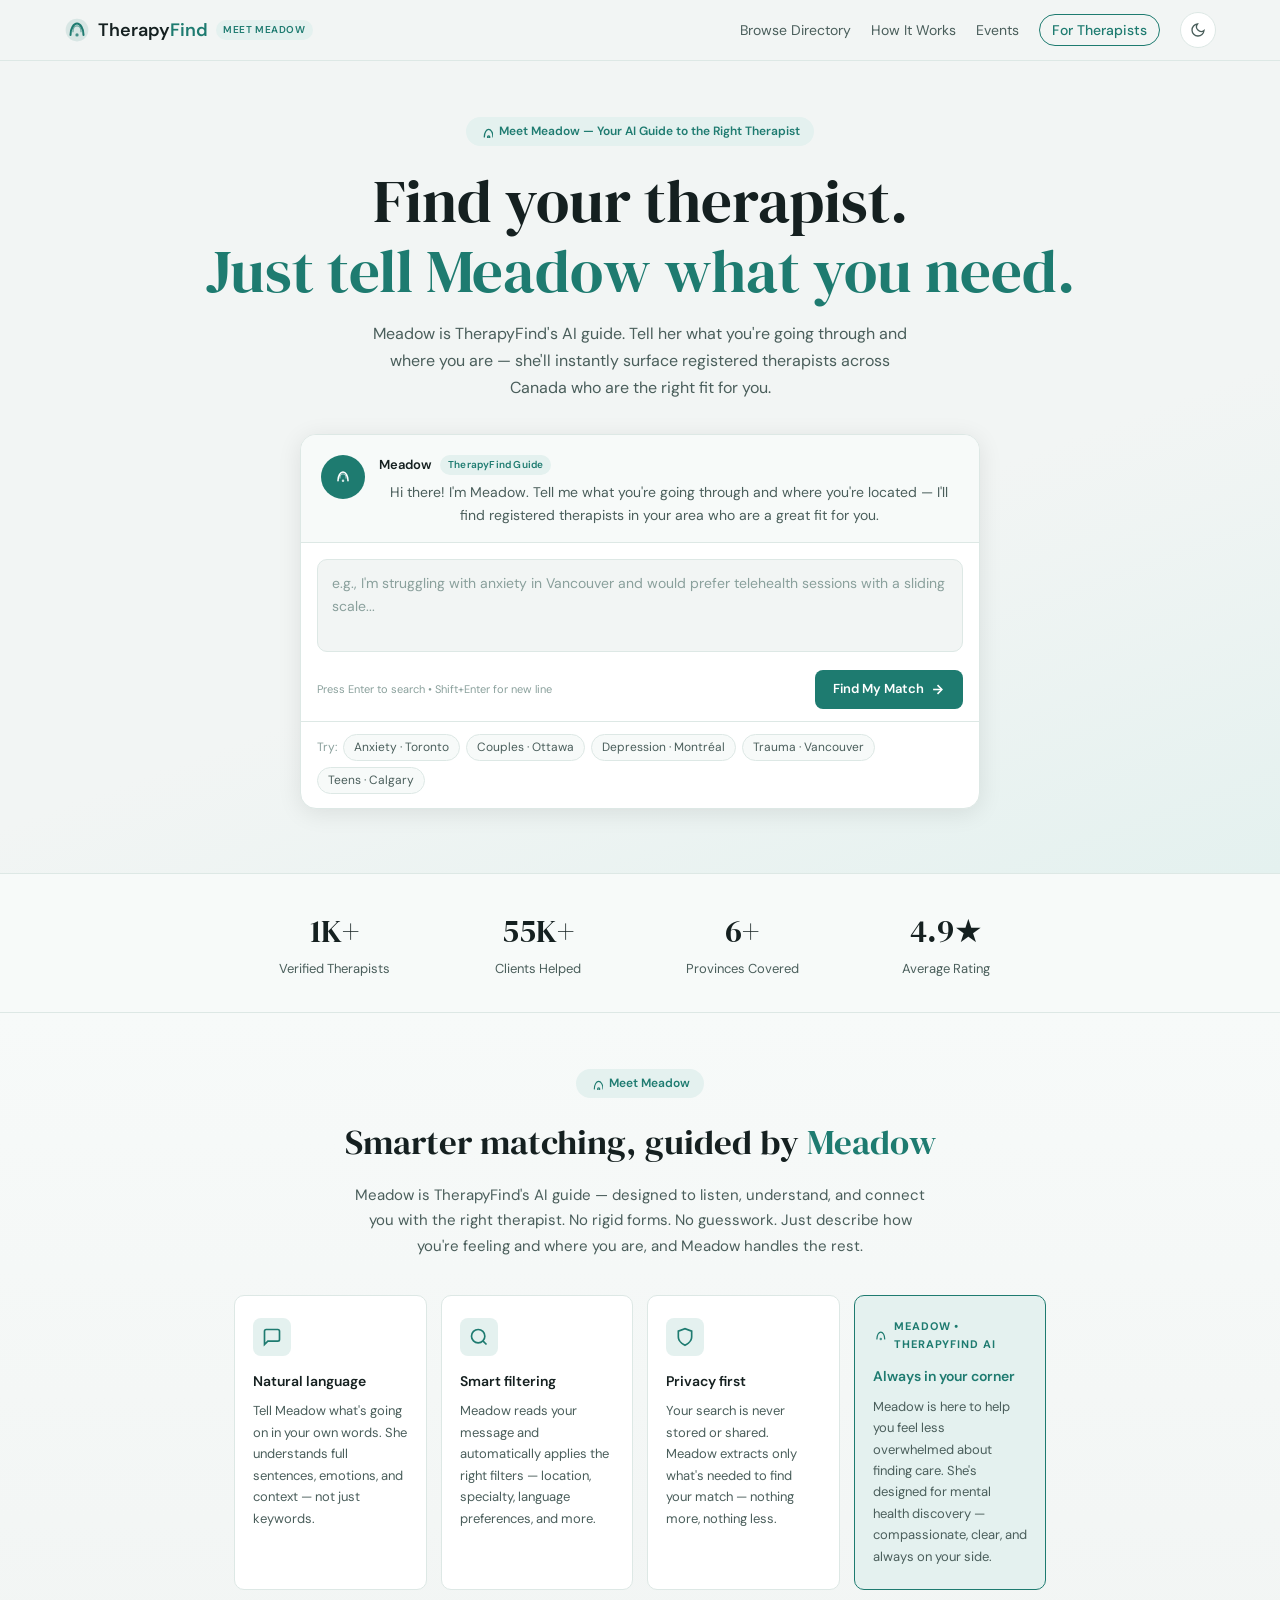
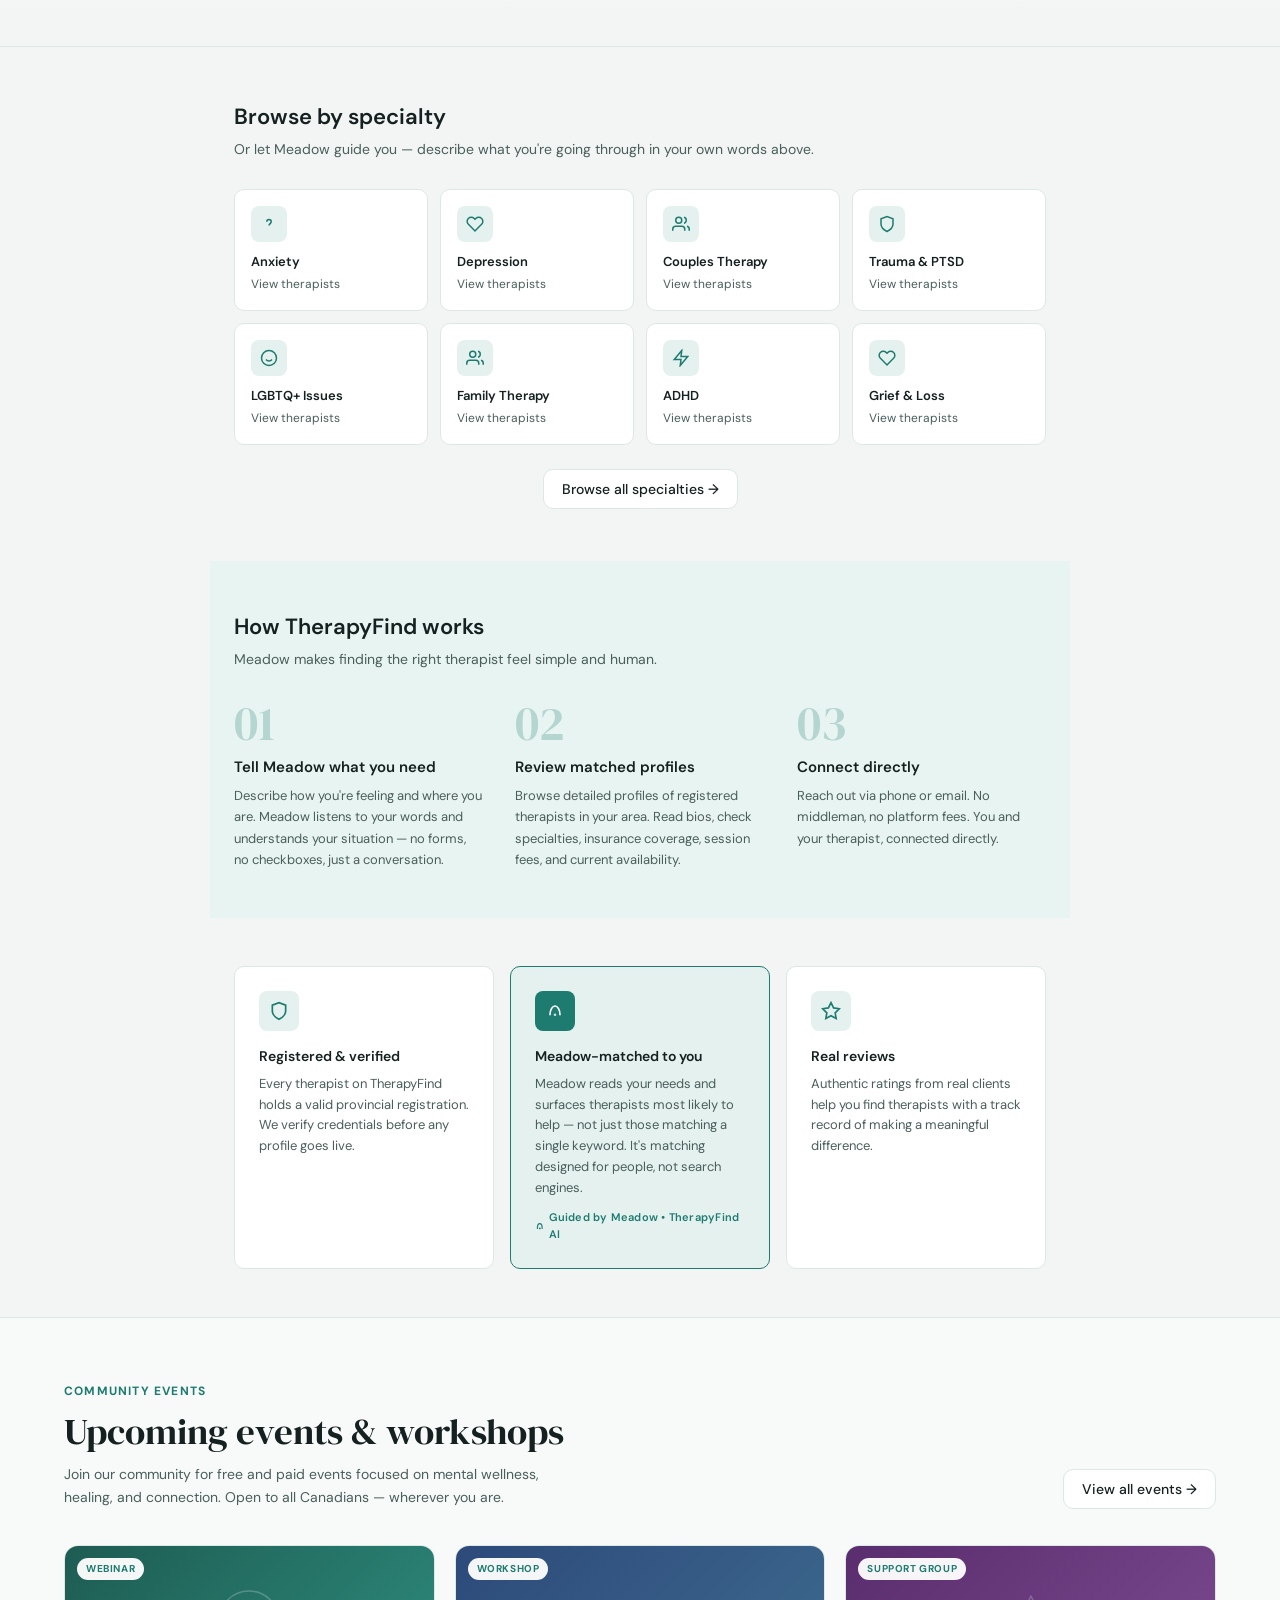
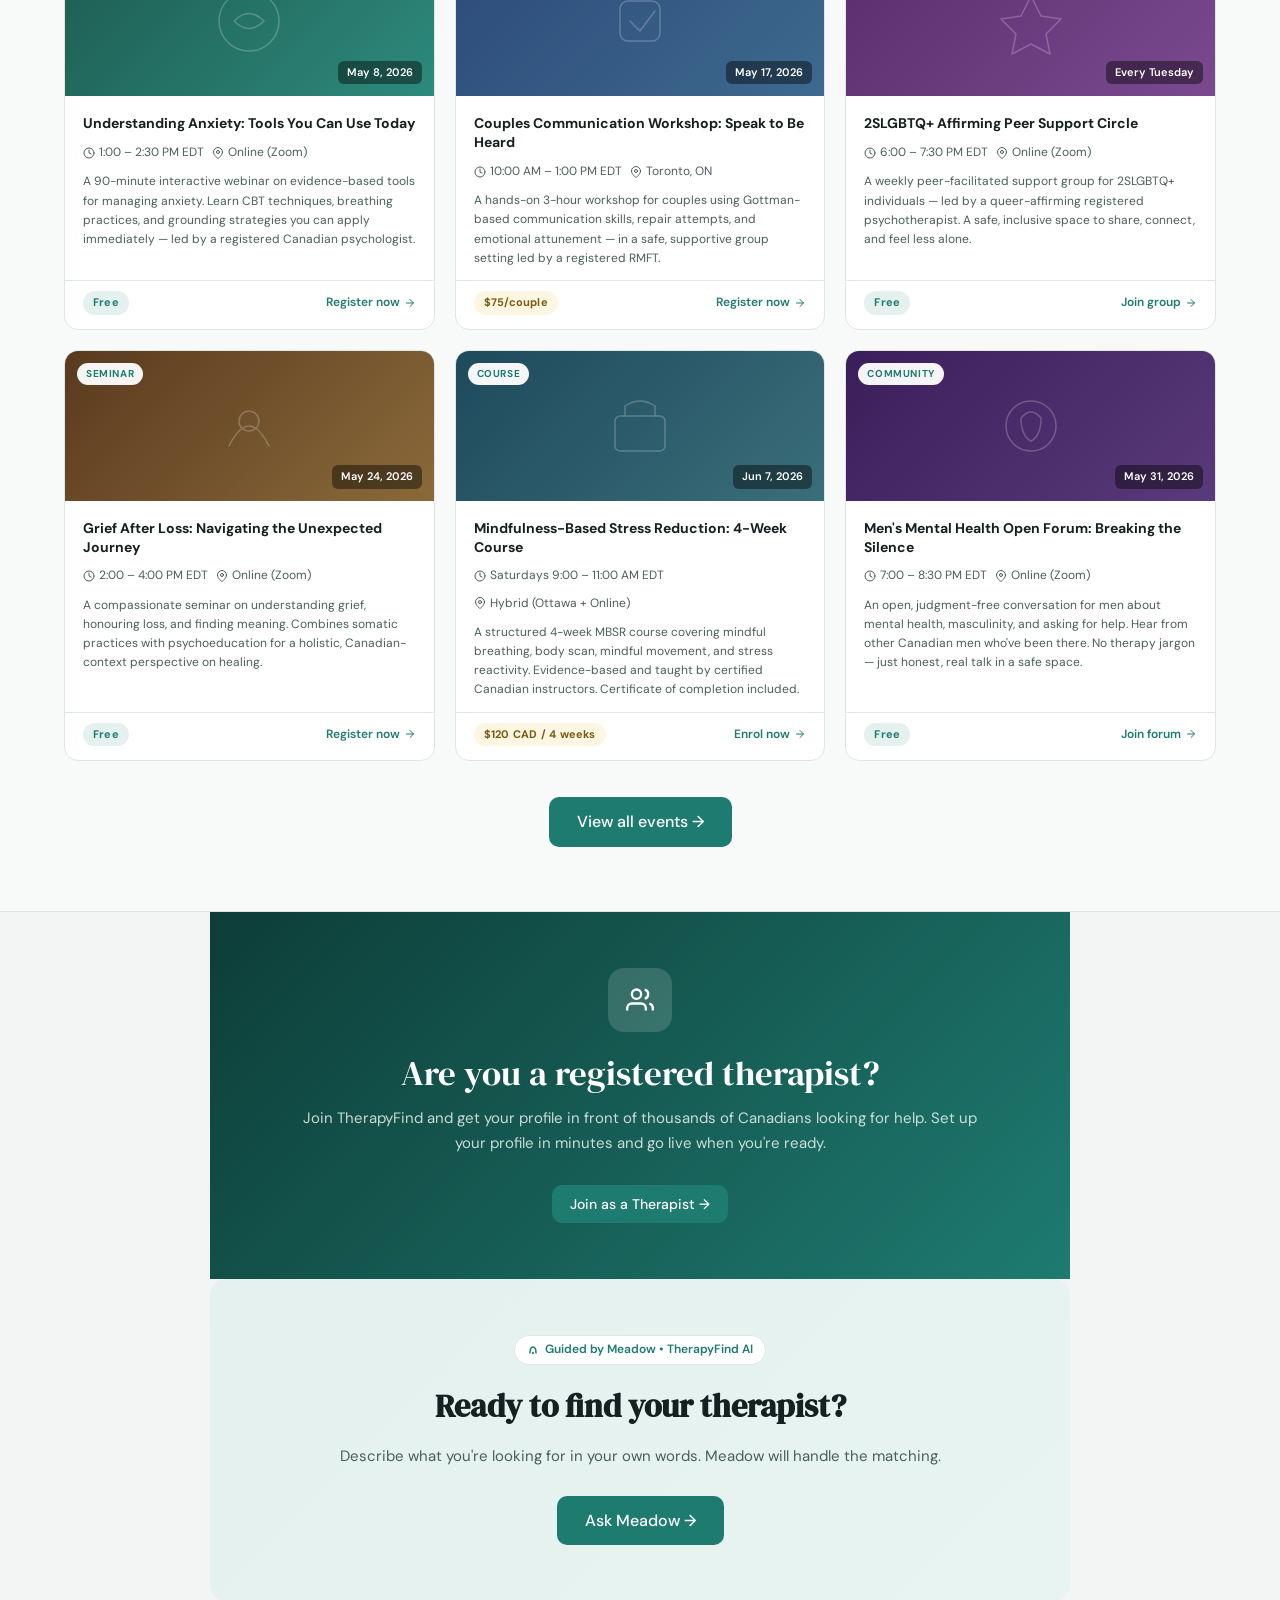
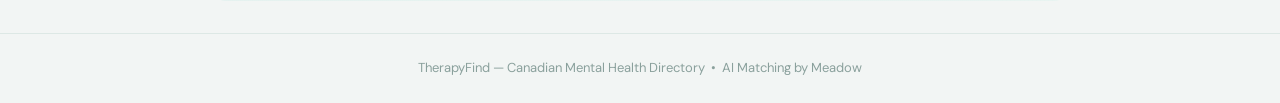
==== commit eef24dec: "Add files via upload" ====
--- a/index.html
+++ b/index.html
@@ -566,7 +566,7 @@
     </div>
 
     <!-- Login Form -->
-    <div id="login-form-wrap" class="auth-card">
+    <div id="auth-login-panel" class="auth-card">
       <h2 class="auth-title">Therapist Login</h2>
       <p class="auth-sub">Access your members dashboard to manage your profile.</p>
       <div id="login-error" class="auth-error" style="display:none"></div>
@@ -587,18 +587,18 @@
     </div>
 
     <!-- Signup Form -->
-    <div id="signup-form-wrap" class="auth-card" style="display:none">
+    <div id="auth-signup-panel" class="auth-card" style="display:none">
       <h2 class="auth-title">Join as a Therapist</h2>
       <p class="auth-sub">Create your account to build your TherapyFind profile.</p>
       <div id="signup-error" class="auth-error" style="display:none"></div>
       <div class="form-row">
         <div class="form-group">
           <label class="form-label">First Name</label>
-          <input type="text" id="signup-first" class="form-input" placeholder="Sarah"/>
+          <input type="text" id="signup-firstname" class="form-input" placeholder="Sarah"/>
         </div>
         <div class="form-group">
           <label class="form-label">Last Name</label>
-          <input type="text" id="signup-last" class="form-input" placeholder="Johnson"/>
+          <input type="text" id="signup-lastname" class="form-input" placeholder="Johnson"/>
         </div>
       </div>
       <div class="form-group">
@@ -636,7 +636,10 @@
         </svg>
         <span style="font-weight:600;font-size:15px">TherapyFind</span>
       </div>
-      <div class="dashboard-user-info" id="dashboard-user-info"></div>
+      <div class="dashboard-user-info" id="dashboard-user-info">
+        <div id="dash-user-name" class="dashboard-user-name"></div>
+        <div id="dash-user-email" class="dashboard-user-email"></div>
+      </div>
       <nav class="dashboard-nav">
         <a class="dashboard-nav-item active" id="dnav-profile" onclick="showDashboardSection('profile')">
           <svg width="16" height="16" viewBox="0 0 24 24" fill="none" stroke="currentColor" stroke-width="2"><path d="M20 21v-2a4 4 0 0 0-4-4H8a4 4 0 0 0-4 4v2"/><circle cx="12" cy="7" r="4"/></svg>
@@ -652,10 +655,11 @@
         </a>
       </nav>
       <div style="margin-top:auto;padding-top:24px;border-top:1px solid var(--border)">
-        <div id="publish-status-sidebar" class="publish-status-sidebar"></div>
+        <div class="publish-status-label">Profile Status</div>
+        <div id="publish-status-badge" class="publish-status-badge draft">○ Draft</div>
         <button class="btn btn-primary" style="width:100%;margin-bottom:8px" onclick="publishProfile()">
           <svg width="14" height="14" viewBox="0 0 24 24" fill="none" stroke="currentColor" stroke-width="2.5"><polyline points="20 6 9 17 4 12"/></svg>
-          Publish Profile
+          <span id="publish-btn-text">Publish Profile</span>
         </button>
         <button class="btn btn-outline btn-sm" style="width:100%" onclick="handleLogout()">Sign Out</button>
       </div>
@@ -691,49 +695,48 @@
           <div class="form-row">
             <div class="form-group">
               <label class="form-label">First Name <span class="required">*</span></label>
-              <input type="text" id="pb-first" class="form-input" placeholder="Sarah" oninput="autosaveProfile()"/>
+              <input type="text" id="dash-firstname" class="form-input" placeholder="Sarah" oninput="autosaveProfile()"/>
             </div>
             <div class="form-group">
               <label class="form-label">Last Name <span class="required">*</span></label>
-              <input type="text" id="pb-last" class="form-input" placeholder="Johnson" oninput="autosaveProfile()"/>
+              <input type="text" id="dash-lastname" class="form-input" placeholder="Johnson" oninput="autosaveProfile()"/>
             </div>
           </div>
           <div class="form-row">
             <div class="form-group">
               <label class="form-label">Credential / Title <span class="required">*</span></label>
-              <select id="pb-credential" class="form-input" onchange="autosaveProfile()">
+              <select id="dash-credential" class="form-input" onchange="autosaveProfile()">
                 <option value="">Select your credential...</option>
-                <option value="Registered Psychologist|R.Psych">Registered Psychologist (R.Psych)</option>
-                <option value="Registered Clinical Counsellor|RCC">Registered Clinical Counsellor (RCC)</option>
-                <option value="Canadian Certified Counsellor|CCC">Canadian Certified Counsellor (CCC)</option>
-                <option value="Registered Social Worker|RSW">Registered Social Worker (RSW)</option>
-                <option value="Registered Psychotherapist|RP">Registered Psychotherapist (RP)</option>
-                <option value="Registered Marriage & Family Therapist|RMFT">Registered Marriage &amp; Family Therapist (RMFT)</option>
-                <option value="Doctor of Psychology|PsyD">Doctor of Psychology (PsyD)</option>
-                <option value="Registered Social Worker|MSW, RSW">Registered Social Worker (MSW, RSW)</option>
-                <option value="Psychiatrist|MD">Psychiatrist (MD)</option>
-                <option value="Certified Trauma Therapist|CTT">Certified Trauma Therapist (CTT)</option>
-                <option value="Registered Art Therapist|RCAT">Registered Art Therapist (RCAT)</option>
-                <option value="Licensed Counselling Therapist|LCT">Licensed Counselling Therapist (LCT)</option>
               </select>
             </div>
             <div class="form-group">
               <label class="form-label">Years of Experience</label>
-              <input type="number" id="pb-years" class="form-input" placeholder="e.g. 8" min="0" max="50" oninput="autosaveProfile()"/>
-            </div>
-          </div>
-          <div class="form-group">
-            <label class="form-label">Profile Photo URL</label>
-            <input type="url" id="pb-photo" class="form-input" placeholder="https://example.com/your-photo.jpg" oninput="autosaveProfile()"/>
-            <div class="form-hint">Paste a direct link to your professional headshot. Recommended: 400×400px minimum.</div>
+              <input type="number" id="dash-years" class="form-input" placeholder="e.g. 8" min="0" max="50" oninput="autosaveProfile()"/>
+            </div>
+          </div>
+          <div class="form-group">
+            <label class="form-label">Profile Photo</label>
+            <div class="photo-upload-wrap">
+              <div class="photo-upload-drop" id="photo-drop-zone">
+                <img id="photo-preview-img" src="" style="display:none;width:100%;height:100%;object-fit:cover;border-radius:8px" alt="Profile photo preview"/>
+                <div id="photo-drop-content">
+                  <svg width="32" height="32" viewBox="0 0 24 24" fill="none" stroke="currentColor" stroke-width="1.5"><rect x="3" y="3" width="18" height="18" rx="2"/><circle cx="8.5" cy="8.5" r="1.5"/><polyline points="21 15 16 10 5 21"/></svg>
+                  <p style="font-size:14px;font-weight:600;color:var(--text);margin:8px 0 4px">Drag &amp; drop your photo here</p>
+                  <p style="font-size:13px;color:var(--text2)">or <label for="photo-file-input" class="photo-upload-link">click to browse</label></p>
+                  <p class="form-hint">JPG or PNG, max 5MB, 400×400px recommended</p>
+                </div>
+              </div>
+              <input type="file" id="photo-file-input" accept="image/*" style="display:none" onchange="handlePhotoUpload(event)"/>
+              <input type="hidden" id="dash-photo"/>
+            </div>
           </div>
           <div class="form-group">
             <label class="form-label">Professional Bio <span class="required">*</span></label>
-            <textarea id="pb-bio" class="form-input form-textarea" rows="5" placeholder="Describe your approach, background, and the clients you work best with..." oninput="autosaveProfile()"></textarea>
+            <textarea id="dash-bio" class="form-input form-textarea" rows="5" placeholder="Describe your approach, background, and the clients you work best with..." oninput="autosaveProfile()"></textarea>
           </div>
           <div class="form-group">
             <label class="form-label">Gender Identity</label>
-            <select id="pb-gender" class="form-input" onchange="autosaveProfile()">
+            <select id="dash-gender" class="form-input" onchange="autosaveProfile()">
               <option value="female">Female</option>
               <option value="male">Male</option>
               <option value="non-binary">Non-Binary</option>
@@ -750,13 +753,12 @@
           <div class="form-row">
             <div class="form-group">
               <label class="form-label">City <span class="required">*</span></label>
-              <select id="pb-city" class="form-input" onchange="autosaveProfile()">
-                <option value="">Select your city...</option>
-              </select>
+              <input type="text" id="dash-city" class="form-input" placeholder="Start typing your city..." list="dash-city-list" oninput="autosaveProfile()"/>
+              <datalist id="dash-city-list"></datalist>
             </div>
             <div class="form-group">
               <label class="form-label">Province <span class="required">*</span></label>
-              <select id="pb-province" class="form-input" onchange="autosaveProfile()">
+              <select id="dash-province" class="form-input" onchange="autosaveProfile()">
                 <option value="">Select province...</option>
               </select>
             </div>
@@ -764,27 +766,29 @@
           <div class="form-group">
             <label class="form-label">Session Format</label>
             <div class="check-row">
-              <label class="check-label"><input type="checkbox" id="pb-telehealth" onchange="autosaveProfile()"> Telehealth (online/video)</label>
-              <label class="check-label"><input type="checkbox" id="pb-inperson" onchange="autosaveProfile()"> In-Person</label>
+              <label class="check-label"><input type="checkbox" id="dash-telehealth" onchange="autosaveProfile()"> Telehealth (online/video)</label>
+              <label class="check-label"><input type="checkbox" id="dash-inperson" onchange="autosaveProfile()"> In-Person</label>
             </div>
           </div>
           <div class="form-group">
             <label class="form-label">Licensed in (Provinces)</label>
-            <div class="check-grid" id="pb-licensed-grid"></div>
+            <select id="dash-licensed-in" class="form-input" onchange="autosaveProfile()">
+              <option value="">Select province...</option>
+            </select>
           </div>
           <div class="form-row">
             <div class="form-group">
               <label class="form-label">Session Fee Min (CAD $)</label>
-              <input type="number" id="pb-fee-min" class="form-input" placeholder="e.g. 120" min="0" oninput="autosaveProfile()"/>
+              <input type="number" id="dash-fee-min" class="form-input" placeholder="e.g. 120" min="0" oninput="autosaveProfile()"/>
             </div>
             <div class="form-group">
               <label class="form-label">Session Fee Max (CAD $)</label>
-              <input type="number" id="pb-fee-max" class="form-input" placeholder="e.g. 180" min="0" oninput="autosaveProfile()"/>
+              <input type="number" id="dash-fee-max" class="form-input" placeholder="e.g. 180" min="0" oninput="autosaveProfile()"/>
             </div>
           </div>
           <div class="check-row">
-            <label class="check-label"><input type="checkbox" id="pb-sliding" onchange="autosaveProfile()"> Sliding scale fees available</label>
-            <label class="check-label"><input type="checkbox" id="pb-accepting" onchange="autosaveProfile()"> Currently accepting new clients</label>
+            <label class="check-label"><input type="checkbox" id="dash-sliding" onchange="autosaveProfile()"> Sliding scale fees available</label>
+            <label class="check-label"><input type="checkbox" id="dash-accepting" onchange="autosaveProfile()"> Currently accepting new clients</label>
           </div>
         </div>
 
@@ -796,19 +800,19 @@
           </h3>
           <div class="form-group">
             <label class="form-label">Specialties <span class="required">*</span> <span class="form-hint-inline">(select all that apply)</span></label>
-            <div class="check-grid" id="pb-specialties-grid"></div>
+            <div class="check-grid" id="dash-specialties-grid"></div>
           </div>
           <div class="form-group">
             <label class="form-label">Issues Addressed <span class="form-hint-inline">(select all that apply)</span></label>
-            <div class="check-grid" id="pb-issues-grid"></div>
+            <div class="check-grid" id="dash-issues-grid"></div>
           </div>
           <div class="form-group">
             <label class="form-label">Therapeutic Approaches</label>
-            <div class="check-grid" id="pb-approaches-grid"></div>
+            <div class="check-grid" id="dash-approaches-grid"></div>
           </div>
           <div class="form-group">
             <label class="form-label">Client Age Groups</label>
-            <div class="check-row" id="pb-agegroups-grid"></div>
+            <div class="check-row" id="dash-agegroups-row"></div>
           </div>
         </div>
 
@@ -820,11 +824,11 @@
           </h3>
           <div class="form-group">
             <label class="form-label">Accepted Insurance / Benefits Plans</label>
-            <div class="check-grid" id="pb-insurance-grid"></div>
+            <div class="check-grid" id="dash-insurance-grid"></div>
           </div>
           <div class="form-group">
             <label class="form-label">Languages Spoken</label>
-            <div class="check-grid" id="pb-languages-grid"></div>
+            <div class="check-grid" id="dash-languages-grid"></div>
           </div>
         </div>
 
@@ -837,11 +841,11 @@
           <div class="form-row">
             <div class="form-group">
               <label class="form-label">Phone Number</label>
-              <input type="tel" id="pb-phone" class="form-input" placeholder="(416) 555-0100" oninput="autosaveProfile()"/>
+              <input type="tel" id="dash-phone" class="form-input" placeholder="(416) 555-0100" oninput="autosaveProfile()"/>
             </div>
             <div class="form-group">
               <label class="form-label">Practice Website</label>
-              <input type="url" id="pb-website" class="form-input" placeholder="https://yourdomain.ca" oninput="autosaveProfile()"/>
+              <input type="url" id="dash-website" class="form-input" placeholder="https://yourdomain.ca" oninput="autosaveProfile()"/>
             </div>
           </div>
         </div>
--- a/style.css
+++ b/style.css
@@ -815,3 +815,54 @@
   .auth-card { padding: 28px 20px; }
   .dashboard-main { padding: 16px; }
 }
+
+/* ─── Photo Upload Widget ─── */
+.photo-upload-wrap { margin-bottom: 4px; }
+.photo-upload-drop {
+  border: 2px dashed var(--border);
+  border-radius: 12px;
+  background: var(--bg);
+  cursor: pointer;
+  transition: border-color .2s, background .2s;
+  display: flex;
+  align-items: center;
+  justify-content: center;
+  min-height: 160px;
+  text-align: center;
+  padding: 24px;
+  position: relative;
+  overflow: hidden;
+}
+.photo-upload-drop:hover { border-color: var(--primary); background: var(--primary-l); }
+.photo-upload-drop.drag-over { border-color: var(--primary); background: var(--primary-l); border-style: solid; }
+.photo-upload-link {
+  color: var(--primary);
+  font-weight: 600;
+  cursor: pointer;
+  text-decoration: underline;
+  text-underline-offset: 2px;
+}
+
+/* ─── Publish Status Badge ─── */
+.publish-status-label {
+  font-size: 11px;
+  font-weight: 600;
+  text-transform: uppercase;
+  letter-spacing: .06em;
+  color: var(--text3);
+  margin-bottom: 6px;
+}
+.publish-status-badge {
+  font-size: 13px;
+  font-weight: 600;
+  padding: 4px 10px;
+  border-radius: 99px;
+  display: inline-block;
+  margin-bottom: 12px;
+}
+.publish-status-badge.draft { background: var(--surface); color: var(--text2); border: 1px solid var(--border); }
+.publish-status-badge.live { background: #dcfce7; color: #166534; border: 1px solid #86efac; }
+
+/* ─── Dashboard User Info ─── */
+.dashboard-user-name { font-size: 14px; font-weight: 600; color: var(--text); }
+.dashboard-user-email { font-size: 12px; color: var(--text3); margin-top: 2px; }
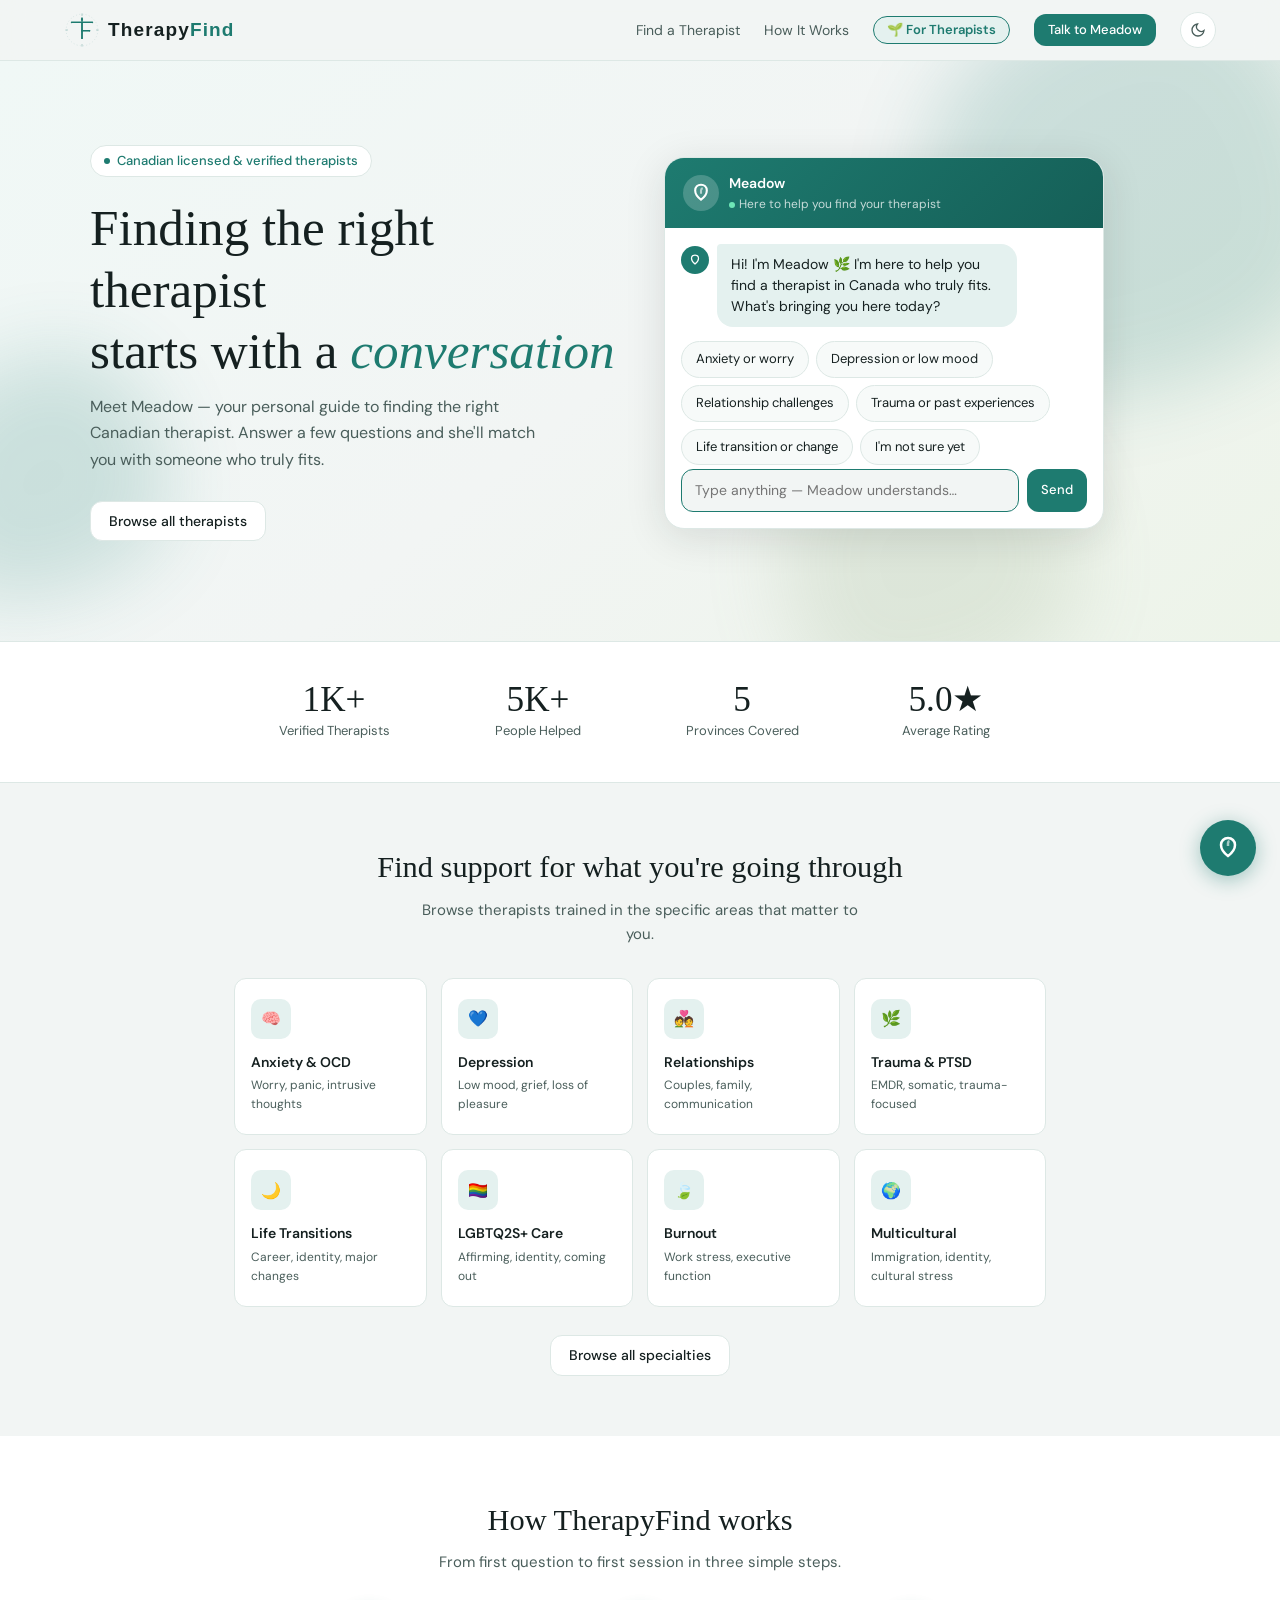
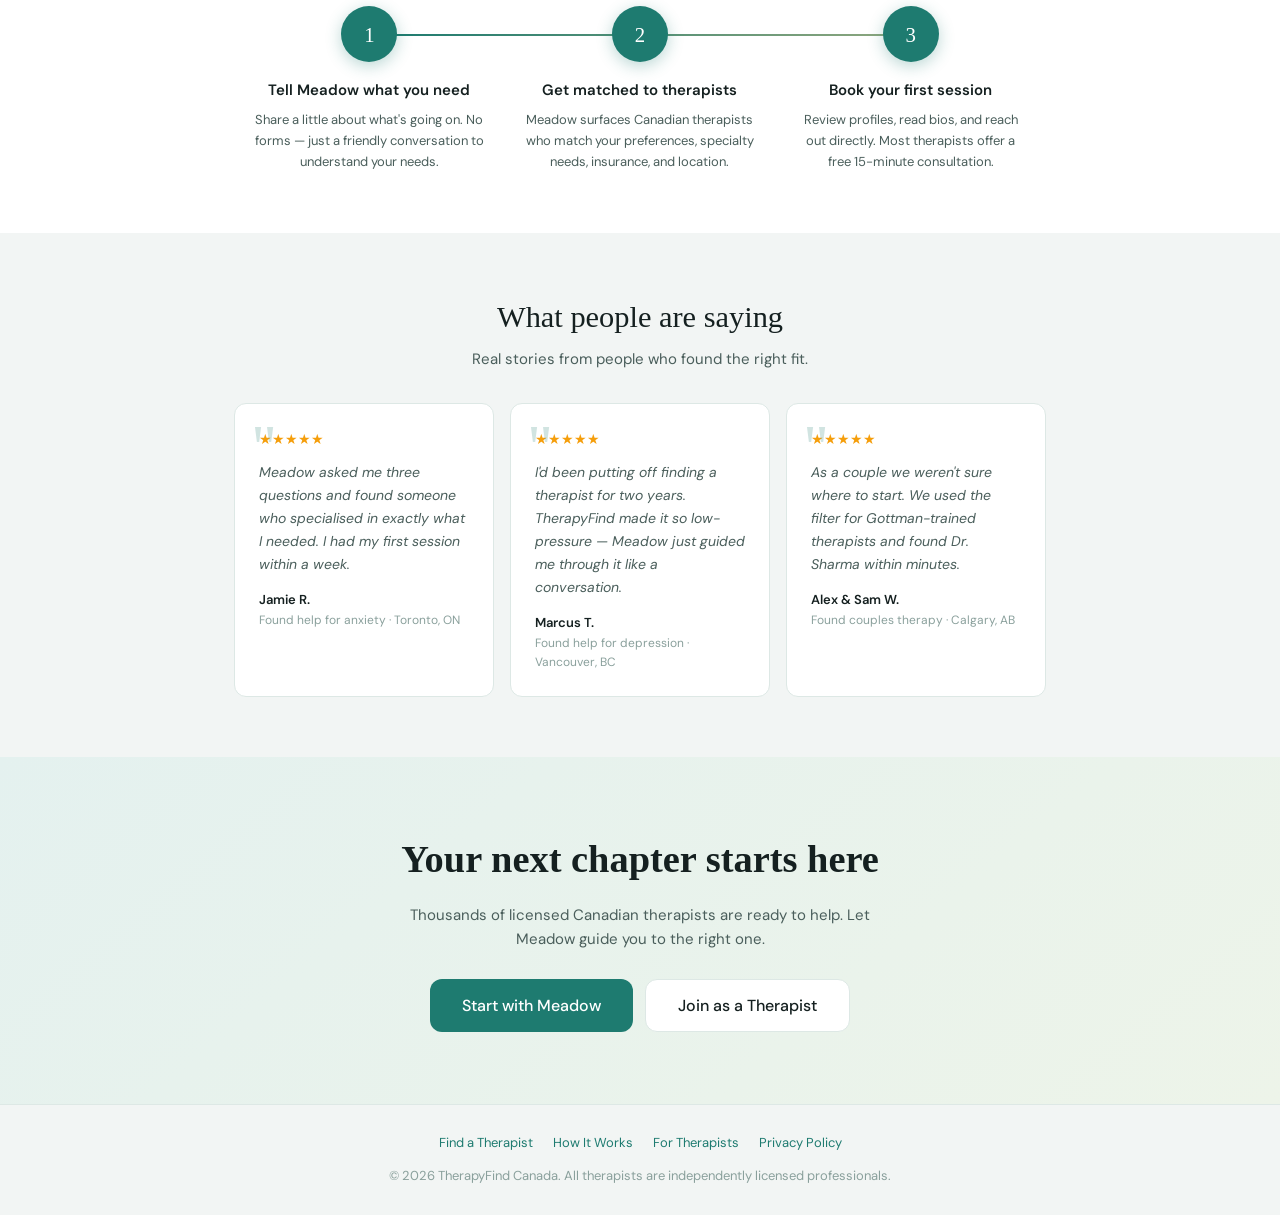
==== commit b02014b8: "Add files via upload" ====
--- a/index.html
+++ b/index.html
@@ -3,512 +3,186 @@
 <head>
   <meta charset="UTF-8"/>
   <meta name="viewport" content="width=device-width, initial-scale=1.0"/>
-  <title>TherapyFind — Find Your Therapist in Canada</title>
-  <meta name="description" content="TherapyFind connects you with registered therapists across Canada. Meet Meadow, your AI guide to finding the right fit for you."/>
-  <link rel="preconnect" href="https://fonts.googleapis.com">
-  <link rel="preconnect" href="https://fonts.gstatic.com" crossorigin>
-  <link href="https://fonts.googleapis.com/css2?family=DM+Sans:ital,opsz,wght@0,9..40,300..700;1,9..40,300..700&family=DM+Serif+Display:ital@0;1&display=swap" rel="stylesheet">
-  <link rel="stylesheet" href="style.css"/>
+  <title>TherapyFind</title>
+  <link rel="preconnect" href="https://fonts.googleapis.com"/>
+  <link rel="preconnect" href="https://fonts.gstatic.com" crossorigin/>
+  <link href="https://fonts.googleapis.com/css2?family=DM+Sans:ital,opsz,wght@0,9..40,300;0,9..40,400;0,9..40,500;0,9..40,600;0,9..40,700;1,9..40,400&display=swap" rel="stylesheet"/>
+  <link rel="stylesheet" href="styles.css"/>
 </head>
 <body>
 
-<!-- Meadow Processing Overlay -->
-<div id="ai-processing-overlay">
-  <div class="processing-card">
-    <div class="processing-logo">
-      <div class="meadow-logo-icon" style="width:44px;height:44px;border-radius:50%;background:var(--primary);display:flex;align-items:center;justify-content:center;margin:0 auto">
-        <svg viewBox="0 0 32 32" width="22" height="22" fill="none">
-          <path d="M8 22 C8 14 12 8 16 8 C20 8 24 14 24 22" stroke="white" stroke-width="2.5" stroke-linecap="round" fill="none"/>
-          <path d="M11 18 C11 14 13 11 16 11 C19 11 21 14 21 18" stroke="white" stroke-width="1.5" stroke-linecap="round" fill="none" opacity=".6"/>
-          <circle cx="16" cy="22" r="2" fill="white" opacity=".8"/>
-        </svg>
-      </div>
-    </div>
-    <div class="processing-spinner"></div>
-    <div id="processing-msg" class="processing-msg">Understanding your needs...</div>
-    <div class="processing-dots"><span></span><span></span><span></span></div>
-    <p class="processing-sub">Meadow is finding your match &bull; TherapyFind</p>
-  </div>
-</div>
-
-<!-- Navbar -->
 <nav id="navbar">
   <div class="inner">
-    <div class="logo" onclick="showPage('home')" style="cursor:pointer">
-      <svg viewBox="0 0 32 32" width="26" height="26" fill="none">
-        <circle cx="16" cy="16" r="14" fill="currentColor" opacity=".12" style="color:var(--primary)"/>
-        <path d="M8 22 C8 14 12 8 16 8 C20 8 24 14 24 22" stroke="var(--primary)" stroke-width="2.5" stroke-linecap="round" fill="none"/>
-        <path d="M11 18 C11 14 13 11 16 11 C19 11 21 14 21 18" stroke="var(--primary)" stroke-width="1.5" stroke-linecap="round" fill="none" opacity=".6"/>
-        <circle cx="16" cy="22" r="2" fill="var(--primary)" opacity=".8"/>
+    <div class="logo" onclick="showPage('home')">
+      <svg viewBox="0 0 100 100" width="36" height="36" fill="none" xmlns="http://www.w3.org/2000/svg" style="flex-shrink:0;overflow:visible">
+        <defs>
+          <filter id="nvGlow" x="-40%" y="-40%" width="180%" height="180%">
+            <feGaussianBlur in="SourceGraphic" stdDeviation="2.2" result="b"/>
+            <feMerge><feMergeNode in="b"/><feMergeNode in="SourceGraphic"/></feMerge>
+          </filter>
+        </defs>
+        <circle class="logo-mark-spin" cx="50" cy="50" r="44" stroke="var(--primary)" stroke-width=".8" stroke-dasharray="3 6" stroke-opacity=".4" fill="none"/>
+        <circle class="logo-mark-spin-rev" cx="50" cy="50" r="37" stroke="var(--primary)" stroke-width=".35" stroke-dasharray="1 7" stroke-opacity=".2" fill="none"/>
+        <line x1="50" y1="4"  x2="50" y2="11" stroke="var(--primary)" stroke-width="1.5" stroke-opacity=".6"/>
+        <line x1="50" y1="89" x2="50" y2="96" stroke="var(--primary)" stroke-width="1.5" stroke-opacity=".6"/>
+        <line x1="4"  y1="50" x2="11" y2="50" stroke="var(--primary)" stroke-width="1.5" stroke-opacity=".6"/>
+        <line x1="89" y1="50" x2="96" y2="50" stroke="var(--primary)" stroke-width="1.5" stroke-opacity=".6"/>
+        <g filter="url(#nvGlow)" stroke="var(--primary)" stroke-width="3.5" stroke-linecap="round" fill="none" class="logo-mark-glow">
+          <line x1="21" y1="29" x2="79" y2="29"/><line x1="50" y1="29" x2="50" y2="73"/><line x1="50" y1="52" x2="71" y2="52"/>
+        </g>
+        <g stroke="var(--primary)" stroke-width="2.6" stroke-linecap="round" fill="none">
+          <line x1="21" y1="29" x2="79" y2="29"/><line x1="50" y1="29" x2="50" y2="73"/><line x1="50" y1="52" x2="71" y2="52"/>
+        </g>
+        <path d="M50 29 C46 24 46 16 50 14 C54 16 54 24 50 29Z" fill="var(--primary)"/>
+        <g fill="var(--primary)">
+          <circle cx="21" cy="29" r="2"/><circle cx="79" cy="29" r="2"/>
+          <circle cx="50" cy="52" r="2.4"/><circle cx="71" cy="52" r="1.9"/><circle cx="50" cy="73" r="2"/>
+        </g>
       </svg>
-      <span>Therapy<span class="accent">Find</span></span>
-      <span class="nav-ai-badge">Meet Meadow</span>
+      <span style="font-family:'Rajdhani',sans-serif;font-weight:600;font-size:19px;letter-spacing:.06em">Therapy<span style="color:var(--primary)">Find</span></span>
     </div>
     <div class="nav-links">
-      <a onclick="showPage('directory')">Browse Directory</a>
-      <a onclick="document.getElementById('how')?.scrollIntoView({behavior:'smooth'})">How It Works</a>
-      <a onclick="document.getElementById('events')?.scrollIntoView({behavior:'smooth'})">Events</a>
-      <a class="nav-therapist-link" onclick="showMembersArea()">For Therapists</a>
-      <button class="theme-toggle" onclick="toggleTheme()" title="Toggle dark mode">
-        <svg id="theme-icon" width="16" height="16" viewBox="0 0 24 24" fill="none" stroke="currentColor" stroke-width="2">
-          <path d="M21 12.79A9 9 0 1 1 11.21 3 7 7 0 0 0 21 12.79z"/>
-        </svg>
+      <a onclick="showPage('dir')">Find a Therapist</a>
+      <a onclick="scrollToHow()">How It Works</a>
+      <a onclick="showPage('therapist-login')" class="nav-therapist-pill">🌱 For Therapists</a>
+      <button class="btn btn-primary btn-sm" onclick="startMeadowFlow()">Talk to Meadow</button>
+      <button class="theme-toggle" onclick="toggleTheme()" title="Toggle dark mode" aria-label="Toggle dark mode">
+        <svg id="theme-icon" width="16" height="16" viewBox="0 0 24 24" fill="none" stroke="currentColor" stroke-width="2"><path d="M21 12.79A9 9 0 1 1 11.21 3 7 7 0 0 0 21 12.79z"/></svg>
       </button>
     </div>
   </div>
 </nav>
 
-<!-- ═══════════════════════════ HOME PAGE ═══════════════════════════ -->
-<div id="home-page">
-
-  <!-- Hero -->
+<!-- HOME PAGE -->
+<div id="home-page" class="page">
   <section id="hero">
-    <div class="hero-badge">
-      <svg width="13" height="13" viewBox="0 0 24 24" fill="none" stroke="currentColor" stroke-width="2.5"><path d="M8 22 C8 14 12 8 16 8 C20 8 24 14 24 22" stroke-linecap="round"/><circle cx="16" cy="22" r="2"/></svg>
-      Meet Meadow &mdash; Your AI Guide to the Right Therapist
-    </div>
-    <h1 class="hero-title">Find your therapist.<br><span class="c">Just tell Meadow what you need.</span></h1>
-    <p class="hero-sub">Meadow is TherapyFind's AI guide. Tell her what you're going through and where you are — she'll instantly surface registered therapists across Canada who are the right fit for you.</p>
-
-    <!-- Meadow Chat Interface -->
-    <div class="ai-chat-wrap">
-      <div class="ai-greeting">
-        <div class="ai-avatar-outer">
-          <div class="ai-avatar-icon">
-            <svg viewBox="0 0 32 32" width="20" height="20" fill="none">
-              <path d="M8 22 C8 14 12 8 16 8 C20 8 24 14 24 22" stroke="white" stroke-width="2.5" stroke-linecap="round" fill="none"/>
-              <path d="M11 18 C11 14 13 11 16 11 C19 11 21 14 21 18" stroke="white" stroke-width="1.5" stroke-linecap="round" fill="none" opacity=".7"/>
-              <circle cx="16" cy="22" r="2" fill="white" opacity=".8"/>
-            </svg>
-          </div>
-          <div class="ai-pulse-ring"></div>
-        </div>
-        <div class="ai-bubble">
-          <div class="ai-bubble-header">
-            <span class="ai-bubble-name">Meadow</span>
-            <span class="meadow-badge">TherapyFind Guide</span>
-          </div>
-          <p class="ai-bubble-text">Hi there! I'm Meadow. Tell me what you're going through and where you're located — I'll find registered therapists in your area who are a great fit for you.</p>
-        </div>
-      </div>
-
-      <div class="ai-input-area">
-        <textarea
-          id="ai-input"
-          class="ai-textarea"
-          rows="3"
-          placeholder="e.g., I'm struggling with anxiety in Vancouver and would prefer telehealth sessions with a sliding scale..."
-          onkeydown="if(event.key==='Enter'&&!event.shiftKey){event.preventDefault();handleAISearch();}"
-        ></textarea>
-        <div class="ai-input-footer">
-          <span class="ai-hint">Press Enter to search &bull; Shift+Enter for new line</span>
-          <button class="ai-send-btn" onclick="handleAISearch()">
-            Find My Match
-            <svg width="15" height="15" viewBox="0 0 24 24" fill="none" stroke="currentColor" stroke-width="2.5"><line x1="5" y1="12" x2="19" y2="12"/><polyline points="12 5 19 12 12 19"/></svg>
-          </button>
-        </div>
-      </div>
-
-      <div class="ai-examples">
-        <span>Try:</span>
-        <a class="ai-example-chip" onclick="fillExample('anxiety therapist in Toronto, prefer telehealth')">Anxiety &middot; Toronto</a>
-        <a class="ai-example-chip" onclick="fillExample('couples therapy in Ottawa with sliding scale fees')">Couples &middot; Ottawa</a>
-        <a class="ai-example-chip" onclick="fillExample('French-speaking therapist for depression in Montréal')">Depression &middot; Montréal</a>
-        <a class="ai-example-chip" onclick="fillExample('trauma specialist in Vancouver, LGBTQ affirming')">Trauma &middot; Vancouver</a>
-        <a class="ai-example-chip" onclick="fillExample('teen therapist in Calgary, sliding scale')">Teens &middot; Calgary</a>
+    <div class="hero-bg"></div>
+    <div class="hero-blobs"><div class="blob blob-1"></div><div class="blob blob-2"></div><div class="blob blob-3"></div></div>
+    <div class="hero-inner">
+      <div class="hero-left">
+        <div class="hero-eyebrow"><div class="hero-eyebrow-dot"></div>Canadian licensed &amp; verified therapists</div>
+        <h1 class="hero-title">Finding the right therapist<br>starts with a <em>conversation</em></h1>
+        <p class="hero-sub">Meet Meadow — your personal guide to finding the right Canadian therapist. Answer a few questions and she'll match you with someone who truly fits.</p>
+        <div style="display:flex;gap:12px;flex-wrap:wrap;margin-top:4px">
+          <button class="btn btn-outline" onclick="showPage('dir')">Browse all therapists</button>
+        </div>
+      </div>
+      <div>
+        <div class="meadow-chat" id="hero-chat">
+          <div class="meadow-header">
+            <div class="meadow-avatar"><svg width="20" height="20" viewBox="0 0 24 24" fill="none" stroke="white" stroke-width="2.5"><path d="M12 2C8 2 5 5 5 9c0 4 3 8 7 11 4-3 7-7 7-11 0-4-3-7-7-7z"/><path d="M12 9v4M12 9c0-2 2-3 2-3" opacity=".6"/></svg></div>
+            <div><div class="meadow-name">Meadow</div><div class="meadow-status"><span class="meadow-online">Here to help you find your therapist</span></div></div>
+          </div>
+          <div class="meadow-body">
+            <div class="chat-messages" id="chat-messages"></div>
+            <div id="chat-options-wrap"></div>
+            <div class="chat-input-row" id="meadow-input-row" style="display:none">
+              <input type="text" class="chat-text-input" id="meadow-text-input" placeholder="Type anything — Meadow understands…" autocomplete="off" onkeydown="if(event.key==='Enter')handleMeadowText()"/>
+              <button class="chat-send" onclick="handleMeadowText()">Send</button>
+            </div>
+          </div>
+        </div>
       </div>
     </div>
   </section>
 
-  <!-- Stats -->
   <section id="stats">
     <div class="stats-grid">
-      <div><div class="stat-num">1K+</div><div class="stat-label">Verified Therapists</div></div>
-      <div><div class="stat-num">55K+</div><div class="stat-label">Clients Helped</div></div>
-      <div><div class="stat-num">6+</div><div class="stat-label">Provinces Covered</div></div>
-      <div><div class="stat-num">4.9★</div><div class="stat-label">Average Rating</div></div>
+      <div><div class="stat-num" data-count="1000" data-format="K">0</div><div class="stat-label">Verified Therapists</div></div>
+      <div><div class="stat-num" data-count="5000" data-format="K">0</div><div class="stat-label">People Helped</div></div>
+      <div><div class="stat-num" data-count="5">0</div><div class="stat-label">Provinces Covered</div></div>
+      <div><div class="stat-num" data-count="50" data-format="decimal" data-suffix="★">0</div><div class="stat-label">Average Rating</div></div>
     </div>
   </section>
 
-  <!-- Meet Meadow Section -->
-  <section id="ai-partnership">
+  <section id="specialties" class="container-sm">
+    <div class="section-head"><h2>Find support for what you're going through</h2><p>Browse therapists trained in the specific areas that matter to you.</p></div>
+    <div class="spec-grid" id="spec-grid"></div>
+    <div style="text-align:center"><button class="btn btn-outline" onclick="showPage('dir')">Browse all specialties</button></div>
+  </section>
+
+  <section id="how">
     <div class="container-sm">
-      <div class="partnership-header">
-        <div class="partnership-badge">
-          <svg width="13" height="13" viewBox="0 0 24 24" fill="none" stroke="currentColor" stroke-width="2"><path d="M8 22 C8 14 12 8 16 8 C20 8 24 14 24 22" stroke-linecap="round"/><circle cx="16" cy="22" r="2"/></svg>
-          Meet Meadow
-        </div>
-        <h2 class="partnership-title">Smarter matching, guided by <span class="c">Meadow</span></h2>
-        <p class="partnership-sub">Meadow is TherapyFind's AI guide — designed to listen, understand, and connect you with the right therapist. No rigid forms. No guesswork. Just describe how you're feeling and where you are, and Meadow handles the rest.</p>
-      </div>
-      <div class="partnership-grid">
-        <div class="partnership-card">
-          <div class="partnership-icon">
-            <svg width="20" height="20" viewBox="0 0 24 24" fill="none" stroke="currentColor" stroke-width="2"><path d="M21 15a2 2 0 0 1-2 2H7l-4 4V5a2 2 0 0 1 2-2h14a2 2 0 0 1 2 2z"/></svg>
-          </div>
-          <h3>Natural language</h3>
-          <p>Tell Meadow what's going on in your own words. She understands full sentences, emotions, and context — not just keywords.</p>
-        </div>
-        <div class="partnership-card">
-          <div class="partnership-icon">
-            <svg width="20" height="20" viewBox="0 0 24 24" fill="none" stroke="currentColor" stroke-width="2"><circle cx="11" cy="11" r="8"/><path d="m21 21-4.35-4.35"/></svg>
-          </div>
-          <h3>Smart filtering</h3>
-          <p>Meadow reads your message and automatically applies the right filters — location, specialty, language preferences, and more.</p>
-        </div>
-        <div class="partnership-card">
-          <div class="partnership-icon">
-            <svg width="20" height="20" viewBox="0 0 24 24" fill="none" stroke="currentColor" stroke-width="2"><path d="M12 22s8-4 8-10V5l-8-3-8 3v7c0 6 8 10 8 10z"/></svg>
-          </div>
-          <h3>Privacy first</h3>
-          <p>Your search is never stored or shared. Meadow extracts only what's needed to find your match — nothing more, nothing less.</p>
-        </div>
-        <div class="partnership-card partnership-card-highlight">
-          <div class="meadow-card-icon">
-            <svg viewBox="0 0 32 32" width="20" height="20" fill="none">
-              <path d="M8 22 C8 14 12 8 16 8 C20 8 24 14 24 22" stroke="var(--primary)" stroke-width="2.5" stroke-linecap="round" fill="none"/>
-              <circle cx="16" cy="22" r="2.5" fill="var(--primary)" opacity=".8"/>
-            </svg>
-            Meadow &bull; TherapyFind AI
-          </div>
-          <h3>Always in your corner</h3>
-          <p>Meadow is here to help you feel less overwhelmed about finding care. She's designed for mental health discovery — compassionate, clear, and always on your side.</p>
-        </div>
+      <div class="section-head"><h2>How TherapyFind works</h2><p>From first question to first session in three simple steps.</p></div>
+      <div class="how-steps">
+        <div class="how-step"><div class="how-step-num">1</div><div class="how-step-title">Tell Meadow what you need</div><div class="how-step-desc">Share a little about what's going on. No forms — just a friendly conversation to understand your needs.</div></div>
+        <div class="how-step"><div class="how-step-num">2</div><div class="how-step-title">Get matched to therapists</div><div class="how-step-desc">Meadow surfaces Canadian therapists who match your preferences, specialty needs, insurance, and location.</div></div>
+        <div class="how-step"><div class="how-step-num">3</div><div class="how-step-title">Book your first session</div><div class="how-step-desc">Review profiles, read bios, and reach out directly. Most therapists offer a free 15-minute consultation.</div></div>
       </div>
     </div>
   </section>
 
-  <!-- Browse by specialty -->
-  <section id="specialties" class="container-sm">
-    <div class="section-head">
-      <h2>Browse by specialty</h2>
-      <p>Or let Meadow guide you — describe what you're going through in your own words above.</p>
-    </div>
-    <div class="spec-grid" id="spec-grid"></div>
-    <div style="text-align:center">
-      <button class="btn btn-outline" onclick="showPage('directory')">Browse all specialties &rarr;</button>
+  <section id="trust">
+    <div class="container-sm">
+      <div class="section-head"><h2>What people are saying</h2><p>Real stories from people who found the right fit.</p></div>
+      <div class="testimonials">
+        <div class="testimonial"><div class="t-stars">★★★★★</div><p class="t-quote">Meadow asked me three questions and found someone who specialised in exactly what I needed. I had my first session within a week.</p><div class="t-author">Jamie R.</div><div class="t-role">Found help for anxiety · Toronto, ON</div></div>
+        <div class="testimonial"><div class="t-stars">★★★★★</div><p class="t-quote">I'd been putting off finding a therapist for two years. TherapyFind made it so low-pressure — Meadow just guided me through it like a conversation.</p><div class="t-author">Marcus T.</div><div class="t-role">Found help for depression · Vancouver, BC</div></div>
+        <div class="testimonial"><div class="t-stars">★★★★★</div><p class="t-quote">As a couple we weren't sure where to start. We used the filter for Gottman-trained therapists and found Dr. Sharma within minutes.</p><div class="t-author">Alex &amp; Sam W.</div><div class="t-role">Found couples therapy · Calgary, AB</div></div>
+      </div>
     </div>
   </section>
 
-  <!-- How it works -->
-  <section id="how" class="container-sm">
-    <div class="section-head">
-      <h2>How TherapyFind works</h2>
-      <p>Meadow makes finding the right therapist feel simple and human.</p>
-    </div>
-    <div class="how-grid">
-      <div class="how-step">
-        <div class="step-num">01</div>
-        <div class="step-title">Tell Meadow what you need</div>
-        <div class="step-desc">Describe how you're feeling and where you are. Meadow listens to your words and understands your situation — no forms, no checkboxes, just a conversation.</div>
-      </div>
-      <div class="how-step">
-        <div class="step-num">02</div>
-        <div class="step-title">Review matched profiles</div>
-        <div class="step-desc">Browse detailed profiles of registered therapists in your area. Read bios, check specialties, insurance coverage, session fees, and current availability.</div>
-      </div>
-      <div class="how-step">
-        <div class="step-num">03</div>
-        <div class="step-title">Connect directly</div>
-        <div class="step-desc">Reach out via phone or email. No middleman, no platform fees. You and your therapist, connected directly.</div>
-      </div>
+  <section id="cta">
+    <h2>Your next chapter starts here</h2>
+    <p>Thousands of licensed Canadian therapists are ready to help. Let Meadow guide you to the right one.</p>
+    <div style="display:flex;gap:12px;justify-content:center;flex-wrap:wrap">
+      <button class="btn btn-primary btn-lg" onclick="startMeadowFlow()">Start with Meadow</button>
+      <button class="btn btn-outline btn-lg" onclick="showPage('therapist-login')">Join as a Therapist</button>
     </div>
   </section>
 
-  <!-- Trust -->
-  <section id="trust" class="container-sm">
-    <div class="trust-grid">
-      <div class="trust-card">
-        <div class="trust-icon">
-          <svg width="20" height="20" viewBox="0 0 24 24" fill="none" stroke="currentColor" stroke-width="2"><path d="M12 22s8-4 8-10V5l-8-3-8 3v7c0 6 8 10 8 10z"/></svg>
-        </div>
-        <div class="trust-title">Registered &amp; verified</div>
-        <div class="trust-desc">Every therapist on TherapyFind holds a valid provincial registration. We verify credentials before any profile goes live.</div>
-      </div>
-      <div class="trust-card trust-card-ai">
-        <div class="trust-icon trust-icon-ai">
-          <svg viewBox="0 0 32 32" width="20" height="20" fill="none">
-            <path d="M8 22 C8 14 12 8 16 8 C20 8 24 14 24 22" stroke="white" stroke-width="2.5" stroke-linecap="round" fill="none"/>
-            <circle cx="16" cy="22" r="2" fill="white" opacity=".8"/>
-          </svg>
-        </div>
-        <div class="trust-title">Meadow-matched to you</div>
-        <div class="trust-desc">Meadow reads your needs and surfaces therapists most likely to help — not just those matching a single keyword. It's matching designed for people, not search engines.</div>
-        <div class="trust-meadow-label">
-          <svg viewBox="0 0 16 16" width="10" height="10" fill="none">
-            <path d="M4 12 C4 7 6 4 8 4 C10 4 12 7 12 12" stroke="currentColor" stroke-width="2" stroke-linecap="round"/>
-            <circle cx="8" cy="12" r="1.5" fill="currentColor"/>
-          </svg>
-          Guided by Meadow &bull; TherapyFind AI
-        </div>
-      </div>
-      <div class="trust-card">
-        <div class="trust-icon">
-          <svg width="20" height="20" viewBox="0 0 24 24" fill="none" stroke="currentColor" stroke-width="2"><polygon points="12 2 15.09 8.26 22 9.27 17 14.14 18.18 21.02 12 17.77 5.82 21.02 7 14.14 2 9.27 8.91 8.26 12 2"/></svg>
-        </div>
-        <div class="trust-title">Real reviews</div>
-        <div class="trust-desc">Authentic ratings from real clients help you find therapists with a track record of making a meaningful difference.</div>
-      </div>
-    </div>
-  </section>
-
-  <!-- Events Section -->
-  <section id="events">
-    <div class="container">
-      <div class="events-head">
-        <div>
-          <div class="events-label">Community Events</div>
-          <h2 class="events-title">Upcoming events &amp; workshops</h2>
-          <p class="events-sub">Join our community for free and paid events focused on mental wellness, healing, and connection. Open to all Canadians — wherever you are.</p>
-        </div>
-        <button class="btn btn-outline" onclick="">View all events &rarr;</button>
-      </div>
-      <div class="events-grid">
-
-        <div class="event-card">
-          <div class="event-img event-img-1">
-            <svg viewBox="0 0 80 80" xmlns="http://www.w3.org/2000/svg"><circle cx="40" cy="40" r="30" stroke="#fff" stroke-width="1.5" fill="none"/><path d="M25 40 Q40 25 55 40 Q40 55 25 40" stroke="#fff" stroke-width="1.5" fill="none"/></svg>
-            <div class="event-badge">Webinar</div>
-            <div class="event-date-pill">May 8, 2026</div>
-          </div>
-          <div class="event-body">
-            <div class="event-title">Understanding Anxiety: Tools You Can Use Today</div>
-            <div class="event-meta">
-              <div class="event-meta-item"><svg viewBox="0 0 24 24" fill="none" stroke="currentColor" stroke-width="2" stroke-linecap="round" stroke-linejoin="round"><circle cx="12" cy="12" r="10"/><polyline points="12 6 12 12 16 14"/></svg> 1:00 – 2:30 PM EDT</div>
-              <div class="event-meta-item"><svg viewBox="0 0 24 24" fill="none" stroke="currentColor" stroke-width="2" stroke-linecap="round" stroke-linejoin="round"><path d="M21 10c0 7-9 13-9 13s-9-6-9-13a9 9 0 0 1 18 0z"/><circle cx="12" cy="10" r="3"/></svg> Online (Zoom)</div>
-            </div>
-            <p class="event-desc">A 90-minute interactive webinar on evidence-based tools for managing anxiety. Learn CBT techniques, breathing practices, and grounding strategies you can apply immediately — led by a registered Canadian psychologist.</p>
-          </div>
-          <div class="event-footer">
-            <span class="event-type free">Free</span>
-            <span class="event-register">Register now <svg viewBox="0 0 24 24" fill="none" stroke="currentColor" stroke-width="2" stroke-linecap="round" stroke-linejoin="round"><line x1="5" y1="12" x2="19" y2="12"/><polyline points="12 5 19 12 12 19"/></svg></span>
-          </div>
-        </div>
-
-        <div class="event-card">
-          <div class="event-img event-img-2">
-            <svg viewBox="0 0 80 80" xmlns="http://www.w3.org/2000/svg"><rect x="20" y="20" width="40" height="40" rx="8" stroke="#fff" stroke-width="1.5" fill="none"/><path d="M30 40 L40 50 L55 30" stroke="#fff" stroke-width="1.5" fill="none" stroke-linecap="round"/></svg>
-            <div class="event-badge">Workshop</div>
-            <div class="event-date-pill">May 17, 2026</div>
-          </div>
-          <div class="event-body">
-            <div class="event-title">Couples Communication Workshop: Speak to Be Heard</div>
-            <div class="event-meta">
-              <div class="event-meta-item"><svg viewBox="0 0 24 24" fill="none" stroke="currentColor" stroke-width="2" stroke-linecap="round" stroke-linejoin="round"><circle cx="12" cy="12" r="10"/><polyline points="12 6 12 12 16 14"/></svg> 10:00 AM – 1:00 PM EDT</div>
-              <div class="event-meta-item"><svg viewBox="0 0 24 24" fill="none" stroke="currentColor" stroke-width="2" stroke-linecap="round" stroke-linejoin="round"><path d="M21 10c0 7-9 13-9 13s-9-6-9-13a9 9 0 0 1 18 0z"/><circle cx="12" cy="10" r="3"/></svg> Toronto, ON</div>
-            </div>
-            <p class="event-desc">A hands-on 3-hour workshop for couples using Gottman-based communication skills, repair attempts, and emotional attunement — in a safe, supportive group setting led by a registered RMFT.</p>
-          </div>
-          <div class="event-footer">
-            <span class="event-type paid">$75/couple</span>
-            <span class="event-register">Register now <svg viewBox="0 0 24 24" fill="none" stroke="currentColor" stroke-width="2" stroke-linecap="round" stroke-linejoin="round"><line x1="5" y1="12" x2="19" y2="12"/><polyline points="12 5 19 12 12 19"/></svg></span>
-          </div>
-        </div>
-
-        <div class="event-card">
-          <div class="event-img event-img-3">
-            <svg viewBox="0 0 80 80" xmlns="http://www.w3.org/2000/svg"><path d="M40 15 L50 35 L70 38 L55 53 L59 73 L40 63 L21 73 L25 53 L10 38 L30 35 Z" stroke="#fff" stroke-width="1.5" fill="none" stroke-linejoin="round"/></svg>
-            <div class="event-badge">Support Group</div>
-            <div class="event-date-pill">Every Tuesday</div>
-          </div>
-          <div class="event-body">
-            <div class="event-title">2SLGBTQ+ Affirming Peer Support Circle</div>
-            <div class="event-meta">
-              <div class="event-meta-item"><svg viewBox="0 0 24 24" fill="none" stroke="currentColor" stroke-width="2" stroke-linecap="round" stroke-linejoin="round"><circle cx="12" cy="12" r="10"/><polyline points="12 6 12 12 16 14"/></svg> 6:00 – 7:30 PM EDT</div>
-              <div class="event-meta-item"><svg viewBox="0 0 24 24" fill="none" stroke="currentColor" stroke-width="2" stroke-linecap="round" stroke-linejoin="round"><path d="M21 10c0 7-9 13-9 13s-9-6-9-13a9 9 0 0 1 18 0z"/><circle cx="12" cy="10" r="3"/></svg> Online (Zoom)</div>
-            </div>
-            <p class="event-desc">A weekly peer-facilitated support group for 2SLGBTQ+ individuals — led by a queer-affirming registered psychotherapist. A safe, inclusive space to share, connect, and feel less alone.</p>
-          </div>
-          <div class="event-footer">
-            <span class="event-type free">Free</span>
-            <span class="event-register">Join group <svg viewBox="0 0 24 24" fill="none" stroke="currentColor" stroke-width="2" stroke-linecap="round" stroke-linejoin="round"><line x1="5" y1="12" x2="19" y2="12"/><polyline points="12 5 19 12 12 19"/></svg></span>
-          </div>
-        </div>
-
-        <div class="event-card">
-          <div class="event-img event-img-4">
-            <svg viewBox="0 0 80 80" xmlns="http://www.w3.org/2000/svg"><path d="M20 60 Q40 20 60 60" stroke="#fff" stroke-width="1.5" fill="none" stroke-linecap="round"/><circle cx="40" cy="35" r="10" stroke="#fff" stroke-width="1.5" fill="none"/></svg>
-            <div class="event-badge">Seminar</div>
-            <div class="event-date-pill">May 24, 2026</div>
-          </div>
-          <div class="event-body">
-            <div class="event-title">Grief After Loss: Navigating the Unexpected Journey</div>
-            <div class="event-meta">
-              <div class="event-meta-item"><svg viewBox="0 0 24 24" fill="none" stroke="currentColor" stroke-width="2" stroke-linecap="round" stroke-linejoin="round"><circle cx="12" cy="12" r="10"/><polyline points="12 6 12 12 16 14"/></svg> 2:00 – 4:00 PM EDT</div>
-              <div class="event-meta-item"><svg viewBox="0 0 24 24" fill="none" stroke="currentColor" stroke-width="2" stroke-linecap="round" stroke-linejoin="round"><path d="M21 10c0 7-9 13-9 13s-9-6-9-13a9 9 0 0 1 18 0z"/><circle cx="12" cy="10" r="3"/></svg> Online (Zoom)</div>
-            </div>
-            <p class="event-desc">A compassionate seminar on understanding grief, honouring loss, and finding meaning. Combines somatic practices with psychoeducation for a holistic, Canadian-context perspective on healing.</p>
-          </div>
-          <div class="event-footer">
-            <span class="event-type free">Free</span>
-            <span class="event-register">Register now <svg viewBox="0 0 24 24" fill="none" stroke="currentColor" stroke-width="2" stroke-linecap="round" stroke-linejoin="round"><line x1="5" y1="12" x2="19" y2="12"/><polyline points="12 5 19 12 12 19"/></svg></span>
-          </div>
-        </div>
-
-        <div class="event-card">
-          <div class="event-img event-img-5">
-            <svg viewBox="0 0 80 80" xmlns="http://www.w3.org/2000/svg"><rect x="15" y="30" width="50" height="35" rx="5" stroke="#fff" stroke-width="1.5" fill="none"/><path d="M25 30 V20 Q40 10 55 20 V30" stroke="#fff" stroke-width="1.5" fill="none" stroke-linecap="round"/></svg>
-            <div class="event-badge">Course</div>
-            <div class="event-date-pill">Jun 7, 2026</div>
-          </div>
-          <div class="event-body">
-            <div class="event-title">Mindfulness-Based Stress Reduction: 4-Week Course</div>
-            <div class="event-meta">
-              <div class="event-meta-item"><svg viewBox="0 0 24 24" fill="none" stroke="currentColor" stroke-width="2" stroke-linecap="round" stroke-linejoin="round"><circle cx="12" cy="12" r="10"/><polyline points="12 6 12 12 16 14"/></svg> Saturdays 9:00 – 11:00 AM EDT</div>
-              <div class="event-meta-item"><svg viewBox="0 0 24 24" fill="none" stroke="currentColor" stroke-width="2" stroke-linecap="round" stroke-linejoin="round"><path d="M21 10c0 7-9 13-9 13s-9-6-9-13a9 9 0 0 1 18 0z"/><circle cx="12" cy="10" r="3"/></svg> Hybrid (Ottawa + Online)</div>
-            </div>
-            <p class="event-desc">A structured 4-week MBSR course covering mindful breathing, body scan, mindful movement, and stress reactivity. Evidence-based and taught by certified Canadian instructors. Certificate of completion included.</p>
-          </div>
-          <div class="event-footer">
-            <span class="event-type paid">$120 CAD / 4 weeks</span>
-            <span class="event-register">Enrol now <svg viewBox="0 0 24 24" fill="none" stroke="currentColor" stroke-width="2" stroke-linecap="round" stroke-linejoin="round"><line x1="5" y1="12" x2="19" y2="12"/><polyline points="12 5 19 12 12 19"/></svg></span>
-          </div>
-        </div>
-
-        <div class="event-card">
-          <div class="event-img event-img-6">
-            <svg viewBox="0 0 80 80" xmlns="http://www.w3.org/2000/svg"><circle cx="40" cy="40" r="25" stroke="#fff" stroke-width="1.5" fill="none"/><path d="M30 32 Q40 20 50 32 Q50 50 40 55 Q30 50 30 32" stroke="#fff" stroke-width="1.5" fill="none"/></svg>
-            <div class="event-badge">Community</div>
-            <div class="event-date-pill">May 31, 2026</div>
-          </div>
-          <div class="event-body">
-            <div class="event-title">Men's Mental Health Open Forum: Breaking the Silence</div>
-            <div class="event-meta">
-              <div class="event-meta-item"><svg viewBox="0 0 24 24" fill="none" stroke="currentColor" stroke-width="2" stroke-linecap="round" stroke-linejoin="round"><circle cx="12" cy="12" r="10"/><polyline points="12 6 12 12 16 14"/></svg> 7:00 – 8:30 PM EDT</div>
-              <div class="event-meta-item"><svg viewBox="0 0 24 24" fill="none" stroke="currentColor" stroke-width="2" stroke-linecap="round" stroke-linejoin="round"><path d="M21 10c0 7-9 13-9 13s-9-6-9-13a9 9 0 0 1 18 0z"/><circle cx="12" cy="10" r="3"/></svg> Online (Zoom)</div>
-            </div>
-            <p class="event-desc">An open, judgment-free conversation for men about mental health, masculinity, and asking for help. Hear from other Canadian men who've been there. No therapy jargon — just honest, real talk in a safe space.</p>
-          </div>
-          <div class="event-footer">
-            <span class="event-type free">Free</span>
-            <span class="event-register">Join forum <svg viewBox="0 0 24 24" fill="none" stroke="currentColor" stroke-width="2" stroke-linecap="round" stroke-linejoin="round"><line x1="5" y1="12" x2="19" y2="12"/><polyline points="12 5 19 12 12 19"/></svg></span>
-          </div>
-        </div>
-
-      </div>
-      <div class="events-cta-row">
-        <button class="btn btn-primary btn-lg" onclick="">View all events &rarr;</button>
-      </div>
-    </div>
-  </section>
-
-  <!-- Therapist CTA -->
-  <section class="container-sm therapist-cta-section">
-    <div class="therapist-cta-inner">
-      <div class="therapist-cta-icon">
-        <svg width="28" height="28" viewBox="0 0 24 24" fill="none" stroke="currentColor" stroke-width="2"><path d="M17 21v-2a4 4 0 0 0-4-4H5a4 4 0 0 0-4 4v2"/><circle cx="9" cy="7" r="4"/><path d="M23 21v-2a4 4 0 0 0-3-3.87"/><path d="M16 3.13a4 4 0 0 1 0 7.75"/></svg>
-      </div>
-      <div>
-        <h3 class="therapist-cta-title">Are you a registered therapist?</h3>
-        <p class="therapist-cta-sub">Join TherapyFind and get your profile in front of thousands of Canadians looking for help. Set up your profile in minutes and go live when you're ready.</p>
-      </div>
-      <button class="btn btn-primary" onclick="showMembersArea()">
-        Join as a Therapist &rarr;
-      </button>
-    </div>
-  </section>
-
-  <!-- CTA -->
-  <section class="container-sm cta-section">
-    <div class="cta-ai-badge">
-      <svg viewBox="0 0 16 16" width="12" height="12" fill="none"><path d="M4 12 C4 7 6 4 8 4 C10 4 12 7 12 12" stroke="currentColor" stroke-width="2" stroke-linecap="round"/><circle cx="8" cy="12" r="1.5" fill="currentColor"/></svg>
-      Guided by Meadow &bull; TherapyFind AI
-    </div>
-    <h2 style="font-family:var(--font-display);font-size:2rem;color:var(--text);margin-bottom:12px">Ready to find your therapist?</h2>
-    <p style="font-size:15px;color:var(--text2);margin-bottom:28px">Describe what you're looking for in your own words. Meadow will handle the matching.</p>
-    <button class="btn btn-primary btn-lg" onclick="window.scrollTo({top:0,behavior:'smooth'})">Ask Meadow &rarr;</button>
-  </section>
-
   <footer>
-    <span>TherapyFind &mdash; Canadian Mental Health Directory &nbsp;&bull;&nbsp; AI Matching by Meadow</span>
+    <div class="footer-links">
+      <a onclick="showPage('dir')">Find a Therapist</a>
+      <a onclick="scrollToHow()">How It Works</a>
+      <a onclick="showPage('therapist-login')">For Therapists</a>
+      <a href="#">Privacy Policy</a>
+    </div>
+    <div>© 2026 TherapyFind Canada. All therapists are independently licensed professionals.</div>
   </footer>
 </div>
 
-<!-- ═══════════════════════════ DIRECTORY PAGE ═══════════════════════════ -->
-<div id="dir-page">
+<!-- DIRECTORY PAGE -->
+<div id="dir-page" class="page">
   <div class="dir-search-bar">
     <div class="dir-search-inner">
-      <div class="search-input-wrap" style="flex:1;max-width:480px">
+      <div class="search-input-wrap" style="flex:1.5">
         <svg width="15" height="15" viewBox="0 0 24 24" fill="none" stroke="currentColor" stroke-width="2"><circle cx="11" cy="11" r="8"/><path d="m21 21-4.35-4.35"/></svg>
-        <input id="dir-query" type="text" placeholder="Specialty, name, or issue..." onkeydown="if(event.key==='Enter')applySearch()"/>
-      </div>
-      <div class="search-input-wrap" style="width:170px">
+        <input id="dir-query" type="text" placeholder="Issue, specialty, or therapist name…" onkeydown="if(event.key==='Enter')applySearch()"/>
+      </div>
+      <div class="search-input-wrap" style="flex:1">
         <svg width="15" height="15" viewBox="0 0 24 24" fill="none" stroke="currentColor" stroke-width="2"><path d="M21 10c0 7-9 13-9 13s-9-6-9-13a9 9 0 0 1 18 0z"/><circle cx="12" cy="10" r="3"/></svg>
-        <input id="dir-city" type="text" placeholder="City..." onkeydown="if(event.key==='Enter')applySearch()"/>
+        <input id="dir-city" type="text" placeholder="City or province…" onkeydown="if(event.key==='Enter')applySearch()"/>
       </div>
       <button class="btn btn-primary btn-sm" onclick="applySearch()">Search</button>
-      <button class="btn btn-outline btn-sm mobile-filter-btn" onclick="openSidebar()">
-        <svg width="14" height="14" viewBox="0 0 24 24" fill="none" stroke="currentColor" stroke-width="2"><line x1="4" y1="6" x2="20" y2="6"/><line x1="8" y1="12" x2="16" y2="12"/><line x1="11" y1="18" x2="13" y2="18"/></svg>
-        Filters <span id="filter-badge" style="display:none;background:var(--primary);color:#fff;border-radius:99px;padding:1px 6px;font-size:11px"></span>
+      <button class="mobile-filter-btn" onclick="toggleSidebar()">
+        <svg width="15" height="15" viewBox="0 0 24 24" fill="none" stroke="currentColor" stroke-width="2"><line x1="4" y1="6" x2="20" y2="6"/><line x1="4" y1="12" x2="14" y2="12"/><line x1="4" y1="18" x2="11" y2="18"/></svg>
+        Filters
       </button>
-      <div class="dir-ai-badge">
-        <svg viewBox="0 0 16 16" width="11" height="11" fill="none"><path d="M4 12 C4 7 6 4 8 4 C10 4 12 7 12 12" stroke="currentColor" stroke-width="2" stroke-linecap="round"/><circle cx="8" cy="12" r="1.5" fill="currentColor"/></svg>
-        Meadow-matched
-      </div>
-    </div>
-  </div>
-
-  <div class="sidebar-overlay" id="sidebar-overlay" onclick="closeSidebar()"></div>
-
+      <button class="btn btn-outline btn-sm" onclick="startMeadowFlow()" style="white-space:nowrap">
+        <svg width="13" height="13" viewBox="0 0 24 24" fill="none" stroke="currentColor" stroke-width="2.5"><path d="M12 2C8 2 5 5 5 9c0 4 3 8 7 11 4-3 7-7 7-11 0-4-3-7-7-7z"/></svg>
+        Ask Meadow
+      </button>
+    </div>
+  </div>
+  <div class="sidebar-overlay" id="sidebar-overlay" onclick="toggleSidebar()"></div>
   <div class="dir-layout">
-    <aside class="sidebar" id="dir-sidebar">
+    <aside class="sidebar" id="sidebar">
       <div class="sidebar-sticky">
-        <div style="display:flex;align-items:center;justify-content:space-between;margin-bottom:12px">
-          <div style="font-size:14px;font-weight:600;color:var(--text);display:flex;align-items:center;gap:6px">
-            <svg width="15" height="15" viewBox="0 0 24 24" fill="none" stroke="currentColor" stroke-width="2"><line x1="4" y1="6" x2="20" y2="6"/><line x1="8" y1="12" x2="16" y2="12"/><line x1="11" y1="18" x2="13" y2="18"/></svg>
-            Refine Filters
-          </div>
-          <button class="btn-outline btn-sm sidebar-close" style="padding:4px 8px;font-size:12px;border:1px solid var(--border);border-radius:6px;background:var(--surface);cursor:pointer;color:var(--text2)" onclick="closeSidebar()">✕ Close</button>
-        </div>
-        <div class="sidebar-ai-note">
-          <svg viewBox="0 0 16 16" width="11" height="11" fill="none"><path d="M4 12 C4 7 6 4 8 4 C10 4 12 7 12 12" stroke="currentColor" stroke-width="2" stroke-linecap="round"/><circle cx="8" cy="12" r="1.5" fill="currentColor"/></svg>
-          Meadow has pre-applied filters from your description. Refine below.
-        </div>
-        <div class="filter-group">
-          <div class="filter-label">Province / Territory</div>
-          <select class="filter-select" id="f-province" onchange="applyFilters()"><option value="">All Provinces</option></select>
-        </div>
-        <div class="filter-group">
-          <div class="filter-label">Specialty</div>
-          <select class="filter-select" id="f-specialty" onchange="applyFilters()"><option value="">Any Specialty</option></select>
-        </div>
-        <div class="filter-group">
-          <div class="filter-label">Issue</div>
-          <select class="filter-select" id="f-issue" onchange="applyFilters()"><option value="">Any Issue</option></select>
-        </div>
-        <div class="filter-group">
-          <div class="filter-label">Insurance / Benefits Plan</div>
-          <select class="filter-select" id="f-insurance" onchange="applyFilters()"><option value="">Any Provider</option></select>
-        </div>
-        <div class="filter-group">
-          <div class="filter-label">Therapist Gender</div>
-          <select class="filter-select" id="f-gender" onchange="applyFilters()">
-            <option value="">Any Gender</option>
-            <option value="female">Female</option>
-            <option value="male">Male</option>
-            <option value="non-binary">Non-Binary</option>
-          </select>
-        </div>
-        <div class="filter-group">
-          <div class="filter-label">Session Cost (max)</div>
-          <select class="filter-select" id="f-cost" onchange="applyFilters()">
-            <option value="">Any Price</option>
-            <option value="100">Up to $100/session</option>
-            <option value="150">Up to $150/session</option>
-            <option value="200">Up to $200/session</option>
-            <option value="250">Up to $250/session</option>
-          </select>
-        </div>
-        <div class="filter-group">
-          <div class="filter-label">Client Age Group</div>
-          <select class="filter-select" id="f-age" onchange="applyFilters()"><option value="">Any Age Group</option></select>
-        </div>
-        <div class="filter-group">
-          <div class="filter-label">Language</div>
-          <select class="filter-select" id="f-lang" onchange="applyFilters()"><option value="">Any Language</option></select>
-        </div>
-        <div class="filter-group">
-          <div class="filter-label">Options</div>
+        <div style="display:flex;align-items:center;justify-content:space-between;margin-bottom:14px">
+          <div style="font-size:13px;font-weight:600;color:var(--text)">Filters</div>
+          <button onclick="toggleSidebar()" style="display:none" id="sidebar-close-btn" class="theme-toggle" aria-label="Close filters">✕</button>
+        </div>
+        <div class="filter-group"><div class="filter-label">Province</div><select class="filter-select" id="f-province" onchange="applyFilters()"><option value="">All Provinces</option></select></div>
+        <div class="filter-group"><div class="filter-label">Specialty</div><select class="filter-select" id="f-specialty" onchange="applyFilters()"><option value="">Any Specialty</option></select></div>
+        <div class="filter-group"><div class="filter-label">Issue</div><select class="filter-select" id="f-issue" onchange="applyFilters()"><option value="">Any Issue</option></select></div>
+        <div class="filter-group"><div class="filter-label">Insurance</div><select class="filter-select" id="f-insurance" onchange="applyFilters()"><option value="">Any Insurance</option></select></div>
+        <div class="filter-group"><div class="filter-label">Therapist Gender</div><select class="filter-select" id="f-gender" onchange="applyFilters()"><option value="">Any Gender</option><option value="female">Female</option><option value="male">Male</option><option value="non-binary">Non-Binary</option></select></div>
+        <div class="filter-group"><div class="filter-label">Session Cost (max CAD)</div><select class="filter-select" id="f-cost" onchange="applyFilters()"><option value="">Any Price</option><option value="100">Up to $100</option><option value="150">Up to $150</option><option value="200">Up to $200</option><option value="250">Up to $250</option></select></div>
+        <div class="filter-group"><div class="filter-label">Client Age</div><select class="filter-select" id="f-age" onchange="applyFilters()"><option value="">Any Age Group</option></select></div>
+        <div class="filter-group"><div class="filter-label">Language</div><select class="filter-select" id="f-lang" onchange="applyFilters()"><option value="">Any Language</option></select></div>
+        <div class="filter-group"><div class="filter-label">Options</div>
           <div class="filter-checks">
             <label class="check-label"><input type="checkbox" id="f-telehealth" onchange="applyFilters()"> Telehealth available</label>
             <label class="check-label"><input type="checkbox" id="f-inperson" onchange="applyFilters()"> In-person available</label>
@@ -519,16 +193,14 @@
         <button class="clear-btn" id="clear-btn" onclick="clearFilters()">✕ Clear all filters</button>
       </div>
     </aside>
-
-    <div class="dir-main">
+    <div>
       <div class="results-header">
         <div class="results-count" id="results-count"><strong>0</strong> therapists found</div>
         <div class="active-chips" id="active-chips"></div>
       </div>
-      <div id="ai-match-banner" class="ai-match-banner" style="display:none"></div>
       <div class="cards-grid" id="cards-grid"></div>
       <div class="empty-state" id="empty-state" style="display:none">
-        <svg width="40" height="40" viewBox="0 0 24 24" fill="none" stroke="currentColor" stroke-width="1.5"><circle cx="11" cy="11" r="8"/><path d="m21 21-4.35-4.35"/></svg>
+        <svg width="40" height="40" viewBox="0 0 24 24" fill="none" stroke="currentColor" stroke-width="1.5" style="margin:0 auto 12px;color:var(--text3)"><circle cx="11" cy="11" r="8"/><path d="m21 21-4.35-4.35"/></svg>
         <h3>No therapists found</h3>
         <p>Try adjusting your filters or broadening your search.</p>
         <button class="btn btn-outline btn-sm" onclick="clearFilters()">Clear all filters</button>
@@ -536,365 +208,567 @@
       <div class="pagination" id="pagination"></div>
     </div>
   </div>
-
-  <footer style="margin-top:32px">
-    <span>TherapyFind &mdash; AI Matching by Meadow</span>
-  </footer>
+  <footer style="margin-top:16px"><div>© 2026 TherapyFind Canada — <a onclick="showPage('home')">Home</a></div></footer>
 </div>
 
-<!-- ═══════════════════════════ PROFILE PAGE ═══════════════════════════ -->
-<div id="profile-page">
+<!-- PROFILE PAGE -->
+<div id="profile-page" class="page">
   <div class="profile-layout">
     <div class="profile-main" id="profile-main"></div>
     <div id="profile-sidebar"></div>
   </div>
-  <footer style="margin-top:32px">
-    <span>TherapyFind &mdash; AI Matching by Meadow</span>
+  <footer style="margin-top:16px;text-align:center;font-size:13px;color:var(--text3);padding:24px">
+    <div>© 2026 TherapyFind Canada — <a style="color:var(--primary);cursor:pointer" onclick="showPage('home')">Home</a></div>
   </footer>
 </div>
 
-<!-- ═══════════════════════════ MEMBERS AUTH PAGE ═══════════════════════════ -->
-<div id="members-auth-page">
-  <div class="members-auth-wrap">
-    <div class="members-auth-logo" onclick="showPage('home')" style="cursor:pointer">
-      <svg viewBox="0 0 32 32" width="28" height="28" fill="none">
-        <circle cx="16" cy="16" r="14" fill="currentColor" opacity=".12" style="color:var(--primary)"/>
-        <path d="M8 22 C8 14 12 8 16 8 C20 8 24 14 24 22" stroke="var(--primary)" stroke-width="2.5" stroke-linecap="round" fill="none"/>
-        <circle cx="16" cy="22" r="2" fill="var(--primary)" opacity=".8"/>
-      </svg>
-      <span>Therapy<span class="accent">Find</span></span>
-    </div>
-
-    <!-- Login Form -->
-    <div id="auth-login-panel" class="auth-card">
-      <h2 class="auth-title">Therapist Login</h2>
-      <p class="auth-sub">Access your members dashboard to manage your profile.</p>
-      <div id="login-error" class="auth-error" style="display:none"></div>
-      <div class="form-group">
-        <label class="form-label">Email</label>
-        <input type="email" id="login-email" class="form-input" placeholder="you@example.com"/>
-      </div>
-      <div class="form-group">
-        <label class="form-label">Password</label>
-        <input type="password" id="login-password" class="form-input" placeholder="••••••••"/>
-      </div>
-      <button class="btn btn-primary" style="width:100%;padding:12px" onclick="handleLogin()">Sign In</button>
-      <p class="auth-switch">Don't have an account? <a onclick="showAuthPanel('signup')">Sign up as a therapist</a></p>
-      <div class="auth-test-hint">
-        <svg width="12" height="12" viewBox="0 0 24 24" fill="none" stroke="currentColor" stroke-width="2"><circle cx="12" cy="12" r="10"/><line x1="12" y1="8" x2="12" y2="12"/><line x1="12" y1="16" x2="12.01" y2="16"/></svg>
-        Test account: <strong>test@therapyfind.ca</strong> / <strong>Test1234</strong>
-      </div>
-    </div>
-
-    <!-- Signup Form -->
-    <div id="auth-signup-panel" class="auth-card" style="display:none">
-      <h2 class="auth-title">Join as a Therapist</h2>
-      <p class="auth-sub">Create your account to build your TherapyFind profile.</p>
-      <div id="signup-error" class="auth-error" style="display:none"></div>
-      <div class="form-row">
+<!-- THERAPIST LOGIN PAGE -->
+<div id="therapist-login-page" class="page">
+  <div class="portal-split">
+    <div class="portal-hero-side">
+      <div class="portal-hero-content">
+        <div class="portal-hero-logo">
+          <svg viewBox="0 0 32 32" width="24" height="24" fill="none"><path d="M16 4 C10 4 6 10 6 16 C6 22 10 28 16 28 C22 28 26 22 26 16" stroke="white" stroke-width="2.5" stroke-linecap="round" fill="none"/><path d="M16 4 C22 4 26 10 26 16" stroke="white" stroke-width="2.5" stroke-linecap="round" fill="none" opacity=".4"/><path d="M16 10 L16 24" stroke="white" stroke-width="2" stroke-linecap="round" fill="none"/></svg>
+          TherapyFind for Therapists
+        </div>
+        <h2 class="portal-hero-title">Grow your practice.<br>Help more Canadians.</h2>
+        <p class="portal-hero-sub">Join Canada's fastest-growing therapist directory. Get matched with the clients who need you most — through Meadow, our AI guide.</p>
+        <div class="portal-hero-quote">
+          <p>"Joining TherapyFind was the best decision I made for my practice. Within a month I had a full caseload of clients who were genuinely a good fit."</p>
+          <div class="portal-hero-quote-author">Dr. Sarah Chen, PhD — Vancouver, BC</div>
+        </div>
+      </div>
+    </div>
+    <div class="portal-form-side">
+      <div class="portal-card">
+        <div class="portal-card-title">Welcome back</div>
+        <div class="portal-card-sub">Sign in to your TherapyFind member account.</div>
+        <div style="background:var(--primary-l);border:1px solid var(--primary);border-radius:var(--radius);padding:10px 14px;margin-bottom:16px;font-size:13px;color:var(--text)">
+          🔑 <strong>Demo account:</strong>&nbsp; demo@therapyfind.ca &nbsp;/&nbsp; demo1234
+        </div>
         <div class="form-group">
-          <label class="form-label">First Name</label>
-          <input type="text" id="signup-firstname" class="form-input" placeholder="Sarah"/>
-        </div>
-        <div class="form-group">
-          <label class="form-label">Last Name</label>
-          <input type="text" id="signup-lastname" class="form-input" placeholder="Johnson"/>
-        </div>
-      </div>
-      <div class="form-group">
-        <label class="form-label">Email</label>
-        <input type="email" id="signup-email" class="form-input" placeholder="you@example.com"/>
-      </div>
-      <div class="form-row">
+          <label class="form-label">Email address</label>
+          <input class="form-input" id="login-email" type="email" placeholder="you@example.com"/>
+        </div>
         <div class="form-group">
           <label class="form-label">Password</label>
-          <input type="password" id="signup-password" class="form-input" placeholder="Min 8 characters"/>
-        </div>
+          <input class="form-input" id="login-password" type="password" placeholder="••••••••" onkeydown="if(event.key==='Enter')doLogin()"/>
+        </div>
+        <div id="login-error" style="display:none;color:#c62828;font-size:13px;margin-top:-4px;margin-bottom:8px">Incorrect email or password. Try the demo account above.</div>
+        <button class="btn btn-primary" style="width:100%;padding:12px;font-size:15px;margin-top:8px" onclick="doLogin()">Sign in →</button>
+        <div class="form-divider"><span>or</span></div>
+        <div style="text-align:center;font-size:13px;color:var(--text2)">
+          New to TherapyFind? <a onclick="showPage('therapist-signup')" style="color:var(--primary);cursor:pointer;font-weight:500">Create your member profile</a>
+        </div>
+        <div style="margin-top:16px;text-align:center">
+          <a style="font-size:12px;color:var(--text3);cursor:pointer">Forgot your password?</a>
+        </div>
+      </div>
+    </div>
+  </div>
+</div>
+
+<!-- THERAPIST SIGNUP PAGE -->
+<div id="therapist-signup-page" class="page">
+  <div style="max-width:620px;margin:0 auto;padding:40px 24px" class="signup-wrap">
+    <div style="display:flex;align-items:center;gap:10px;margin-bottom:32px;cursor:pointer" onclick="showPage('home')">
+      <svg viewBox="0 0 32 32" width="22" height="22" fill="none"><path d="M16 4 C10 4 6 10 6 16 C6 22 10 28 16 28 C22 28 26 22 26 16" stroke="var(--primary)" stroke-width="2.5" stroke-linecap="round" fill="none"/><path d="M16 10 L16 24" stroke="var(--primary)" stroke-width="2" stroke-linecap="round" fill="none"/></svg>
+      <span style="font-size:16px;font-weight:600;color:var(--text)">TherapyFind</span>
+    </div>
+
+    <div style="margin-bottom:8px;font-size:13px;color:var(--text3);font-weight:500">Create your member profile</div>
+
+    <!-- Step indicator -->
+    <div class="step-indicator" id="step-indicator">
+      <div class="step-dot active" id="dot-1">1</div>
+      <div class="step-line" id="line-1"></div>
+      <div class="step-dot" id="dot-2">2</div>
+      <div class="step-line" id="line-2"></div>
+      <div class="step-dot" id="dot-3">3</div>
+      <div class="step-line" id="line-3"></div>
+      <div class="step-dot" id="dot-4">4</div>
+      <div class="step-line" id="line-4"></div>
+      <div class="step-dot" id="dot-5">5</div>
+    </div>
+
+    <div style="background:var(--surface);border:1px solid var(--border);border-radius:20px;padding:32px;box-shadow:var(--shadow-lg)">
+      <!-- Step 1: Basic Info -->
+      <div id="signup-step-1" class="step-panel active">
+        <div class="step-title">Let's start with the basics</div>
+        <div class="step-sub">Tell us a bit about you and your credentials.</div>
+        <div style="display:grid;grid-template-columns:1fr 1fr;gap:12px">
+          <div class="form-group"><label class="form-label">First name</label><input class="form-input" placeholder="Dr. Sarah"/></div>
+          <div class="form-group"><label class="form-label">Last name</label><input class="form-input" placeholder="Chen"/></div>
+        </div>
+        <div class="form-group"><label class="form-label">Professional credentials</label><input class="form-input" placeholder="e.g. PhD, PsyD, LCSW, LMFT, RP"/></div>
+        <div class="form-group"><label class="form-label">Email address</label><input class="form-input" type="email" placeholder="you@practice.ca"/></div>
+        <div class="form-group"><label class="form-label">Phone number</label><input class="form-input" type="tel" placeholder="(604) 555-0100"/></div>
+        <div style="display:grid;grid-template-columns:1fr 1fr;gap:12px">
+          <div class="form-group"><label class="form-label">City</label><input class="form-input" placeholder="Vancouver"/></div>
+          <div class="form-group"><label class="form-label">Province</label>
+            <select class="form-input"><option value="">Select…</option><option>BC</option><option>ON</option><option>AB</option><option>QC</option><option>NS</option><option>MB</option><option>SK</option><option>NB</option><option>NL</option></select>
+          </div>
+        </div>
+      </div>
+
+      <!-- Step 2: Specialties -->
+      <div id="signup-step-2" class="step-panel">
+        <div class="step-title">What do you specialize in?</div>
+        <div class="step-sub">Select all that apply — clients will find you through these.</div>
+        <div class="tag-toggle-grid" id="spec-toggle-grid"></div>
+        <div style="margin-top:16px">
+          <div class="step-title" style="font-size:15px;margin-bottom:4px">Issues you work with</div>
+          <div class="tag-toggle-grid" id="issue-toggle-grid"></div>
+        </div>
+      </div>
+
+      <!-- Step 3: Practice Details -->
+      <div id="signup-step-3" class="step-panel">
+        <div class="step-title">Your practice details</div>
+        <div class="step-sub">Help clients understand how you work.</div>
+        <div class="form-group"><label class="form-label">Session fee (CAD)</label>
+          <div style="display:grid;grid-template-columns:1fr 1fr;gap:10px">
+            <input class="form-input" placeholder="Min fee e.g. 150"/>
+            <input class="form-input" placeholder="Max fee e.g. 200"/>
+          </div>
+        </div>
+        <div class="form-group"><label class="form-label">Session format</label>
+          <div style="display:flex;gap:8px;flex-wrap:wrap;margin-top:4px">
+            <label class="check-label"><input type="checkbox" checked> Telehealth</label>
+            <label class="check-label"><input type="checkbox" checked> In-person</label>
+            <label class="check-label"><input type="checkbox"> Sliding scale</label>
+          </div>
+        </div>
+        <div class="form-group"><label class="form-label">Insurance accepted</label>
+          <div class="tag-toggle-grid" id="ins-toggle-grid"></div>
+        </div>
+        <div class="form-group"><label class="form-label">Languages you work in</label>
+          <div class="tag-toggle-grid" id="lang-toggle-grid"></div>
+        </div>
+        <div class="form-group"><label class="form-label">Years of experience</label>
+          <select class="form-input"><option>Less than 2 years</option><option>2–5 years</option><option selected>5–10 years</option><option>10–15 years</option><option>15+ years</option></select>
+        </div>
+      </div>
+
+      <!-- Step 4: Profile Bio -->
+      <div id="signup-step-4" class="step-panel">
+        <div class="step-title">Write your profile</div>
+        <div class="step-sub">Your bio is the first thing clients read. Write it in a warm, welcoming voice.</div>
         <div class="form-group">
-          <label class="form-label">Confirm Password</label>
-          <input type="password" id="signup-confirm" class="form-input" placeholder="Repeat password"/>
-        </div>
-      </div>
-      <button class="btn btn-primary" style="width:100%;padding:12px" onclick="handleSignup()">Create Account</button>
-      <p class="auth-switch">Already have an account? <a onclick="showAuthPanel('login')">Sign in</a></p>
-    </div>
-
-    <button class="btn btn-outline btn-sm" style="margin-top:12px" onclick="showPage('home')">← Back to TherapyFind</button>
+          <label class="form-label">Profile bio</label>
+          <textarea class="form-input" rows="6" placeholder="e.g. I specialize in helping adults navigate anxiety and life transitions using CBT and mindfulness. I believe therapy should feel like a conversation, not a lecture…" style="resize:vertical;line-height:1.6"></textarea>
+          <div style="font-size:11px;color:var(--text3);margin-top:4px">Aim for 100–200 words. Be specific about who you help and how.</div>
+        </div>
+        <div class="form-group">
+          <label class="form-label">Approaches &amp; methods</label>
+          <div class="tag-toggle-grid" id="approach-toggle-grid"></div>
+        </div>
+        <div class="form-group">
+          <label class="form-label">Client age groups</label>
+          <div class="tag-toggle-grid" id="age-toggle-grid"></div>
+        </div>
+        <div class="form-group"><label class="form-label">Website (optional)</label><input class="form-input" placeholder="https://yourpractice.ca"/></div>
+      </div>
+
+      <!-- Step 5: Choose Plan -->
+      <div id="signup-step-5" class="step-panel">
+        <div class="step-title">Choose your plan</div>
+        <div class="step-sub">Start free, upgrade any time. All plans include a verified badge and profile listing.</div>
+        <div class="plan-grid" id="plan-grid">
+          <div class="plan-card" id="plan-starter" onclick="selectPlan('starter')">
+            <div class="plan-name">Starter</div>
+            <div class="plan-price">Free</div>
+            <div class="plan-features">Basic listing<br>Up to 3 specialties<br>Standard placement</div>
+          </div>
+          <div class="plan-card selected" id="plan-professional" onclick="selectPlan('professional')" style="position:relative">
+            <div class="plan-badge">POPULAR</div>
+            <div class="plan-name">Professional</div>
+            <div class="plan-price">$39<span>/mo CAD</span></div>
+            <div class="plan-features">Full profile<br>All specialties<br>Analytics + priority search</div>
+          </div>
+          <div class="plan-card" id="plan-premium" onclick="selectPlan('premium')">
+            <div class="plan-name">Premium</div>
+            <div class="plan-price">$79<span>/mo CAD</span></div>
+            <div class="plan-features">Featured badge<br>Meadow matching priority<br>Monthly insights report</div>
+          </div>
+        </div>
+        <div style="margin-top:16px;padding:14px;background:var(--surface2);border-radius:var(--radius);font-size:13px;color:var(--text2)">
+          <strong style="color:var(--text)">🔒 Secure checkout</strong> — Billing in CAD. Cancel anytime. No setup fee.
+        </div>
+      </div>
+
+      <!-- Complete screen -->
+      <div id="signup-complete" style="display:none">
+        <div class="complete-screen">
+          <div class="complete-icon">
+            <svg width="36" height="36" viewBox="0 0 24 24" fill="none" stroke="currentColor" stroke-width="2"><polyline points="20 6 9 17 4 12"/></svg>
+          </div>
+          <h2 style="font-family:var(--font-display);font-size:1.6rem;color:var(--text);margin-bottom:8px">You're in! 🎉</h2>
+          <p style="font-size:14px;color:var(--text2);margin-bottom:24px;max-width:340px;margin-left:auto;margin-right:auto">Your profile is under review. We'll verify your credentials within 48 hours and notify you by email. In the meantime, set up your availability in your dashboard.</p>
+          <button class="btn btn-primary btn-lg" onclick="showPage('therapist-dashboard')">Go to your dashboard →</button>
+        </div>
+      </div>
+
+      <!-- Nav buttons -->
+      <div class="signup-nav" id="signup-nav">
+        <button class="btn btn-outline" id="signup-back" onclick="signupBack()" style="display:none">← Back</button>
+        <button class="btn btn-primary" id="signup-next" onclick="signupNext()" style="flex:1">Continue →</button>
+      </div>
+    </div>
   </div>
 </div>
 
-<!-- ═══════════════════════════ MEMBERS DASHBOARD ═══════════════════════════ -->
-<div id="members-dashboard-page">
-  <div class="dashboard-layout">
-
-    <!-- Dashboard Sidebar -->
-    <aside class="dashboard-sidebar">
-      <div class="dashboard-brand" onclick="showPage('home')" style="cursor:pointer">
-        <svg viewBox="0 0 32 32" width="22" height="22" fill="none">
-          <path d="M8 22 C8 14 12 8 16 8 C20 8 24 14 24 22" stroke="var(--primary)" stroke-width="2.5" stroke-linecap="round" fill="none"/>
-          <circle cx="16" cy="22" r="2" fill="var(--primary)" opacity=".8"/>
-        </svg>
-        <span style="font-weight:600;font-size:15px">TherapyFind</span>
-      </div>
-      <div class="dashboard-user-info" id="dashboard-user-info">
-        <div id="dash-user-name" class="dashboard-user-name"></div>
-        <div id="dash-user-email" class="dashboard-user-email"></div>
-      </div>
-      <nav class="dashboard-nav">
-        <a class="dashboard-nav-item active" id="dnav-profile" onclick="showDashboardSection('profile')">
-          <svg width="16" height="16" viewBox="0 0 24 24" fill="none" stroke="currentColor" stroke-width="2"><path d="M20 21v-2a4 4 0 0 0-4-4H8a4 4 0 0 0-4 4v2"/><circle cx="12" cy="7" r="4"/></svg>
-          My Profile
-        </a>
-        <a class="dashboard-nav-item" id="dnav-preview" onclick="showDashboardSection('preview')">
-          <svg width="16" height="16" viewBox="0 0 24 24" fill="none" stroke="currentColor" stroke-width="2"><path d="M1 12s4-8 11-8 11 8 11 8-4 8-11 8-11-8-11-8z"/><circle cx="12" cy="12" r="3"/></svg>
-          Preview Listing
-        </a>
-        <a class="dashboard-nav-item" id="dnav-settings" onclick="showDashboardSection('settings')">
-          <svg width="16" height="16" viewBox="0 0 24 24" fill="none" stroke="currentColor" stroke-width="2"><circle cx="12" cy="12" r="3"/><path d="M19.4 15a1.65 1.65 0 0 0 .33 1.82l.06.06a2 2 0 0 1-2.83 2.83l-.06-.06a1.65 1.65 0 0 0-1.82-.33 1.65 1.65 0 0 0-1 1.51V21a2 2 0 0 1-4 0v-.09A1.65 1.65 0 0 0 9 19.4a1.65 1.65 0 0 0-1.82.33l-.06.06a2 2 0 0 1-2.83-2.83l.06-.06A1.65 1.65 0 0 0 4.68 15a1.65 1.65 0 0 0-1.51-1H3a2 2 0 0 1 0-4h.09A1.65 1.65 0 0 0 4.6 9a1.65 1.65 0 0 0-.33-1.82l-.06-.06a2 2 0 0 1 2.83-2.83l.06.06A1.65 1.65 0 0 0 9 4.68a1.65 1.65 0 0 0 1-1.51V3a2 2 0 0 1 4 0v.09a1.65 1.65 0 0 0 1 1.51 1.65 1.65 0 0 0 1.82-.33l.06-.06a2 2 0 0 1 2.83 2.83l-.06.06A1.65 1.65 0 0 0 19.4 9a1.65 1.65 0 0 0 1.51 1H21a2 2 0 0 1 0 4h-.09a1.65 1.65 0 0 0-1.51 1z"/></svg>
-          Account Settings
-        </a>
-      </nav>
-      <div style="margin-top:auto;padding-top:24px;border-top:1px solid var(--border)">
-        <div class="publish-status-label">Profile Status</div>
-        <div id="publish-status-badge" class="publish-status-badge draft">○ Draft</div>
-        <button class="btn btn-primary" style="width:100%;margin-bottom:8px" onclick="publishProfile()">
-          <svg width="14" height="14" viewBox="0 0 24 24" fill="none" stroke="currentColor" stroke-width="2.5"><polyline points="20 6 9 17 4 12"/></svg>
-          <span id="publish-btn-text">Publish Profile</span>
-        </button>
-        <button class="btn btn-outline btn-sm" style="width:100%" onclick="handleLogout()">Sign Out</button>
-      </div>
-    </aside>
-
-    <!-- Dashboard Main -->
-    <main class="dashboard-main">
-
-      <!-- Profile Builder Section -->
-      <div id="dash-section-profile" class="dash-section">
-        <div class="dash-section-header">
-          <div>
-            <h2 class="dash-title">Your Profile</h2>
-            <p class="dash-sub">Complete your profile to get discovered by clients. Hit <strong>Publish</strong> when you're ready to go live.</p>
-          </div>
-          <div id="profile-completion-bar-wrap">
-            <div class="completion-label">Profile completion: <span id="completion-pct">0%</span></div>
-            <div class="completion-track"><div class="completion-fill" id="completion-fill"></div></div>
-          </div>
-        </div>
-
-        <div id="profile-saved-notice" class="saved-notice" style="display:none">
-          <svg width="14" height="14" viewBox="0 0 24 24" fill="none" stroke="currentColor" stroke-width="2.5"><polyline points="20 6 9 17 4 12"/></svg>
-          Changes saved automatically
-        </div>
-
-        <!-- Basic Info -->
-        <div class="profile-section-card">
-          <h3 class="profile-section-title">
-            <span class="section-num">1</span>
-            Basic Information
-          </h3>
-          <div class="form-row">
-            <div class="form-group">
-              <label class="form-label">First Name <span class="required">*</span></label>
-              <input type="text" id="dash-firstname" class="form-input" placeholder="Sarah" oninput="autosaveProfile()"/>
+<!-- THERAPIST DASHBOARD PAGE -->
+<div id="therapist-dashboard-page" class="page">
+  <div class="dash-layout">
+    <div class="dash-sidebar">
+      <div class="dash-sidebar-logo">
+        <svg viewBox="0 0 32 32" width="20" height="20" fill="none"><path d="M16 4 C10 4 6 10 6 16 C6 22 10 28 16 28" stroke="var(--primary)" stroke-width="2.5" stroke-linecap="round" fill="none"/><path d="M16 10 L16 24" stroke="var(--primary)" stroke-width="2" stroke-linecap="round" fill="none"/></svg>
+        My Practice
+      </div>
+      <div class="dash-nav-link active" data-tab="overview" onclick="showDashTab('overview')">
+        <svg width="16" height="16" viewBox="0 0 24 24" fill="none" stroke="currentColor" stroke-width="2"><rect x="3" y="3" width="7" height="7"/><rect x="14" y="3" width="7" height="7"/><rect x="14" y="14" width="7" height="7"/><rect x="3" y="14" width="7" height="7"/></svg>
+        Overview
+      </div>
+      <div class="dash-nav-link" data-tab="profile" onclick="showDashTab('profile')">
+        <svg width="16" height="16" viewBox="0 0 24 24" fill="none" stroke="currentColor" stroke-width="2"><path d="M20 21v-2a4 4 0 0 0-4-4H8a4 4 0 0 0-4 4v2"/><circle cx="12" cy="7" r="4"/></svg>
+        Edit Profile
+      </div>
+      <div class="dash-nav-link" data-tab="availability" onclick="showDashTab('availability')">
+        <svg width="16" height="16" viewBox="0 0 24 24" fill="none" stroke="currentColor" stroke-width="2"><rect x="3" y="4" width="18" height="18" rx="2"/><line x1="16" y1="2" x2="16" y2="6"/><line x1="8" y1="2" x2="8" y2="6"/><line x1="3" y1="10" x2="21" y2="10"/></svg>
+        Availability
+      </div>
+      <div class="dash-nav-link" data-tab="inquiries" onclick="showDashTab('inquiries')">
+        <svg width="16" height="16" viewBox="0 0 24 24" fill="none" stroke="currentColor" stroke-width="2"><path d="M21 15a2 2 0 0 1-2 2H7l-4 4V5a2 2 0 0 1 2-2h14a2 2 0 0 1 2 2z"/></svg>
+        Inquiries
+        <span style="margin-left:auto;background:var(--primary);color:#fff;font-size:10px;font-weight:700;border-radius:99px;padding:1px 7px">3</span>
+      </div>
+      <div class="dash-nav-link" data-tab="analytics" onclick="showDashTab('analytics')">
+        <svg width="16" height="16" viewBox="0 0 24 24" fill="none" stroke="currentColor" stroke-width="2"><line x1="18" y1="20" x2="18" y2="10"/><line x1="12" y1="20" x2="12" y2="4"/><line x1="6" y1="20" x2="6" y2="14"/></svg>
+        Analytics
+      </div>
+      <div class="dash-nav-link" data-tab="settings" onclick="showDashTab('settings')">
+        <svg width="16" height="16" viewBox="0 0 24 24" fill="none" stroke="currentColor" stroke-width="2"><circle cx="12" cy="12" r="3"/><path d="M19.4 15a1.65 1.65 0 0 0 .33 1.82l.06.06a2 2 0 0 1 0 2.83 2 2 0 0 1-2.83 0l-.06-.06a1.65 1.65 0 0 0-1.82-.33 1.65 1.65 0 0 0-1 1.51V21a2 2 0 0 1-4 0v-.09A1.65 1.65 0 0 0 9 19.4a1.65 1.65 0 0 0-1.82.33l-.06.06a2 2 0 0 1-2.83-2.83l.06-.06A1.65 1.65 0 0 0 4.68 15a1.65 1.65 0 0 0-1.51-1H3a2 2 0 0 1 0-4h.09A1.65 1.65 0 0 0 4.6 9a1.65 1.65 0 0 0-.33-1.82l-.06-.06a2 2 0 0 1 2.83-2.83l.06.06A1.65 1.65 0 0 0 9 4.68a1.65 1.65 0 0 0 1-1.51V3a2 2 0 0 1 4 0v.09a1.65 1.65 0 0 0 1 1.51 1.65 1.65 0 0 0 1.82-.33l.06-.06a2 2 0 0 1 2.83 2.83l-.06.06A1.65 1.65 0 0 0 19.4 9a1.65 1.65 0 0 0 1.51 1H21a2 2 0 0 1 0 4h-.09a1.65 1.65 0 0 0-1.51 1z"/></svg>
+        Settings
+      </div>
+      <div style="margin-top:auto;padding-top:16px;border-top:1px solid var(--border);margin-top:24px">
+        <div style="font-size:12px;color:var(--text3);margin-bottom:8px">Signed in as</div>
+        <div style="font-size:13px;font-weight:600;color:var(--text)">Dr. Sarah Chen</div>
+        <div style="font-size:11px;color:var(--text3)">Professional Plan</div>
+        <button onclick="showPage('home')" class="btn btn-outline btn-sm" style="margin-top:12px;width:100%;font-size:12px">← Back to site</button>
+      </div>
+    </div>
+
+    <div class="dash-main">
+      <!-- OVERVIEW -->
+      <div id="dash-overview" class="dash-section active">
+        <div class="dash-page-title">Good morning, Sarah 👋</div>
+        <div class="dash-page-sub">Here's how your practice is performing this week.</div>
+        <div class="dash-stats-row">
+          <div class="stat-card"><div class="stat-card-num">234</div><div class="stat-card-label">Profile views</div><div class="stat-card-delta">↑ 18% this week</div></div>
+          <div class="stat-card"><div class="stat-card-num">12</div><div class="stat-card-label">New inquiries</div><div class="stat-card-delta">↑ 3 today</div></div>
+          <div class="stat-card"><div class="stat-card-num">89%</div><div class="stat-card-label">Response rate</div><div class="stat-card-delta">↑ 4% vs last month</div></div>
+          <div class="stat-card"><div class="stat-card-num">4.9★</div><div class="stat-card-label">Avg rating</div><div class="stat-card-delta">47 reviews</div></div>
+        </div>
+        <div style="background:var(--surface);border:1px solid var(--border);border-radius:var(--radius);padding:20px;margin-bottom:16px">
+          <div style="display:flex;align-items:center;justify-content:space-between;margin-bottom:10px">
+            <div style="font-size:14px;font-weight:600;color:var(--text)">Profile completion</div>
+            <div style="font-size:13px;color:var(--primary);font-weight:600">85%</div>
+          </div>
+          <div class="progress-bar-wrap"><div class="progress-bar-fill" style="width:85%"></div></div>
+          <div style="font-size:12px;color:var(--text2);margin-top:8px">Add a photo and 2 more insurance plans to reach 100% and unlock priority placement.</div>
+        </div>
+        <div style="background:var(--surface);border:1px solid var(--border);border-radius:var(--radius);padding:20px">
+          <div style="font-size:14px;font-weight:600;color:var(--text);margin-bottom:12px">Quick actions</div>
+          <div class="quick-actions">
+            <button class="btn btn-outline btn-sm" onclick="showDashTab('availability')">📅 Set availability</button>
+            <button class="btn btn-outline btn-sm" onclick="showDashTab('inquiries')">💬 View inquiries (3 unread)</button>
+            <button class="btn btn-outline btn-sm" onclick="showDashTab('profile')">✏️ Edit your profile</button>
+            <button class="btn btn-primary btn-sm" onclick="showPage('dir')">👁 Preview your listing</button>
+          </div>
+        </div>
+      </div>
+
+      <!-- EDIT PROFILE -->
+      <div id="dash-profile" class="dash-section">
+        <div class="dash-page-title">Edit Profile</div>
+        <div class="dash-page-sub">Keep your profile up to date to attract the right clients.</div>
+        <!-- Photo upload -->
+        <div style="background:var(--surface);border:1px solid var(--border);border-radius:var(--radius);padding:24px;margin-bottom:16px">
+          <div style="font-size:14px;font-weight:600;color:var(--text);margin-bottom:16px">Profile photo</div>
+          <div style="display:flex;align-items:center;gap:20px">
+            <div id="dash-photo-preview" style="width:88px;height:88px;border-radius:50%;overflow:hidden;border:3px solid var(--border);flex-shrink:0;background:var(--surface2);display:flex;align-items:center;justify-content:center;font-size:28px;font-weight:700;color:var(--primary)">SC</div>
+            <div>
+              <label class="btn btn-outline btn-sm" style="cursor:pointer;display:inline-flex;align-items:center;gap:6px">
+                <svg width="14" height="14" viewBox="0 0 24 24" fill="none" stroke="currentColor" stroke-width="2"><path d="M21 15v4a2 2 0 0 1-2 2H5a2 2 0 0 1-2-2v-4"/><polyline points="17 8 12 3 7 8"/><line x1="12" y1="3" x2="12" y2="15"/></svg>
+                Upload photo
+                <input type="file" accept="image/*" style="display:none" onchange="handlePhotoUpload(this)"/>
+              </label>
+              <div style="font-size:11px;color:var(--text3);margin-top:8px">JPG, PNG or WebP · Max 5MB · Square recommended</div>
+              <div id="dash-photo-status" style="font-size:12px;color:var(--primary);margin-top:4px;display:none">✓ Photo uploaded</div>
             </div>
-            <div class="form-group">
-              <label class="form-label">Last Name <span class="required">*</span></label>
-              <input type="text" id="dash-lastname" class="form-input" placeholder="Johnson" oninput="autosaveProfile()"/>
+          </div>
+        </div>
+        <div style="background:var(--surface);border:1px solid var(--border);border-radius:var(--radius);padding:24px;margin-bottom:16px">
+          <div style="font-size:14px;font-weight:600;color:var(--text);margin-bottom:16px">Basic information</div>
+          <div style="display:grid;grid-template-columns:1fr 1fr;gap:12px">
+            <div class="form-group"><label class="form-label">First name</label><input class="form-input" value="Sarah"/></div>
+            <div class="form-group"><label class="form-label">Last name</label><input class="form-input" value="Chen"/></div>
+          </div>
+          <div class="form-group"><label class="form-label">Credentials</label><input class="form-input" value="PhD, Licensed Psychologist"/></div>
+          <div class="form-group"><label class="form-label">Profile bio</label><textarea class="form-input" rows="5" style="resize:vertical">I specialize in helping adults navigate anxiety, depression, and life transitions using evidence-based approaches. My work is rooted in CBT and mindfulness, with a warm, collaborative style.</textarea></div>
+          <div style="display:grid;grid-template-columns:1fr 1fr;gap:12px">
+            <div class="form-group"><label class="form-label">City</label><input class="form-input" value="Vancouver"/></div>
+            <div class="form-group"><label class="form-label">Province</label><select class="form-input"><option selected>BC</option><option>ON</option><option>AB</option></select></div>
+          </div>
+          <div style="display:grid;grid-template-columns:1fr 1fr;gap:12px">
+            <div class="form-group"><label class="form-label">Session fee min (CAD)</label><input class="form-input" value="180"/></div>
+            <div class="form-group"><label class="form-label">Session fee max (CAD)</label><input class="form-input" value="220"/></div>
+          </div>
+          <button class="btn btn-primary" onclick="alert('Profile saved!')">Save changes</button>
+        </div>
+      </div>
+
+      <!-- AVAILABILITY -->
+      <div id="dash-availability" class="dash-section">
+        <div class="dash-page-title">Availability</div>
+        <div class="dash-page-sub">Configure your schedule, session types, and booking link for clients.</div>
+
+        <!-- Session types -->
+        <div style="background:var(--surface);border:1px solid var(--border);border-radius:var(--radius);padding:20px;margin-bottom:16px">
+          <div style="font-size:14px;font-weight:600;color:var(--text);margin-bottom:14px">Session types you offer</div>
+          <div style="display:flex;flex-direction:column;gap:10px" id="session-types-list">
+            <label style="display:flex;align-items:center;justify-content:space-between;padding:12px 14px;background:var(--surface2);border-radius:var(--radius);border:1px solid var(--border);cursor:pointer">
+              <div style="display:flex;align-items:center;gap:10px">
+                <input type="checkbox" checked style="accent-color:var(--primary);width:16px;height:16px"/>
+                <div><div style="font-size:13px;font-weight:600;color:var(--text)">Free 15-min Consultation</div><div style="font-size:11px;color:var(--text3)">Initial call · No charge</div></div>
+              </div>
+              <span style="font-size:12px;font-weight:600;color:var(--primary)">Free</span>
+            </label>
+            <label style="display:flex;align-items:center;justify-content:space-between;padding:12px 14px;background:var(--surface2);border-radius:var(--radius);border:1px solid var(--border);cursor:pointer">
+              <div style="display:flex;align-items:center;gap:10px">
+                <input type="checkbox" checked style="accent-color:var(--primary);width:16px;height:16px"/>
+                <div><div style="font-size:13px;font-weight:600;color:var(--text)">Individual Session (50 min)</div><div style="font-size:11px;color:var(--text3)">Standard therapy session</div></div>
+              </div>
+              <span style="font-size:12px;font-weight:600;color:var(--text2)">$180–$220</span>
+            </label>
+            <label style="display:flex;align-items:center;justify-content:space-between;padding:12px 14px;background:var(--surface2);border-radius:var(--radius);border:1px solid var(--border);cursor:pointer">
+              <div style="display:flex;align-items:center;gap:10px">
+                <input type="checkbox" style="accent-color:var(--primary);width:16px;height:16px"/>
+                <div><div style="font-size:13px;font-weight:600;color:var(--text)">Extended Session (80 min)</div><div style="font-size:11px;color:var(--text3)">Deeper work, EMDR, couples</div></div>
+              </div>
+              <span style="font-size:12px;font-weight:600;color:var(--text2)">$290–$350</span>
+            </label>
+            <label style="display:flex;align-items:center;justify-content:space-between;padding:12px 14px;background:var(--surface2);border-radius:var(--radius);border:1px solid var(--border);cursor:pointer">
+              <div style="display:flex;align-items:center;gap:10px">
+                <input type="checkbox" style="accent-color:var(--primary);width:16px;height:16px"/>
+                <div><div style="font-size:13px;font-weight:600;color:var(--text)">Couples Session (80 min)</div><div style="font-size:11px;color:var(--text3)">For two people</div></div>
+              </div>
+              <span style="font-size:12px;font-weight:600;color:var(--text2)">$240–$280</span>
+            </label>
+          </div>
+        </div>
+
+        <!-- Booking settings -->
+        <div style="background:var(--surface);border:1px solid var(--border);border-radius:var(--radius);padding:20px;margin-bottom:16px">
+          <div style="font-size:14px;font-weight:600;color:var(--text);margin-bottom:14px">Booking settings</div>
+          <div style="display:grid;grid-template-columns:1fr 1fr;gap:12px;margin-bottom:12px">
+            <div class="form-group"><label class="form-label">Timezone</label>
+              <select class="form-input"><option>America/Vancouver (PT)</option><option>America/Edmonton (MT)</option><option>America/Winnipeg (CT)</option><option>America/Toronto (ET)</option><option>America/Halifax (AT)</option><option>America/St_Johns (NT)</option></select>
             </div>
-          </div>
-          <div class="form-row">
-            <div class="form-group">
-              <label class="form-label">Credential / Title <span class="required">*</span></label>
-              <select id="dash-credential" class="form-input" onchange="autosaveProfile()">
-                <option value="">Select your credential...</option>
-              </select>
+            <div class="form-group"><label class="form-label">Buffer time between sessions</label>
+              <select class="form-input"><option>None</option><option>10 minutes</option><option selected>15 minutes</option><option>20 minutes</option><option>30 minutes</option></select>
             </div>
-            <div class="form-group">
-              <label class="form-label">Years of Experience</label>
-              <input type="number" id="dash-years" class="form-input" placeholder="e.g. 8" min="0" max="50" oninput="autosaveProfile()"/>
+          </div>
+          <div style="display:grid;grid-template-columns:1fr 1fr;gap:12px;margin-bottom:12px">
+            <div class="form-group"><label class="form-label">Advance booking minimum</label>
+              <select class="form-input"><option>Same day</option><option selected>24 hours</option><option>48 hours</option><option>72 hours</option><option>1 week</option></select>
             </div>
-          </div>
-          <div class="form-group">
-            <label class="form-label">Profile Photo</label>
-            <div class="photo-upload-wrap">
-              <div class="photo-upload-drop" id="photo-drop-zone">
-                <img id="photo-preview-img" src="" style="display:none;width:100%;height:100%;object-fit:cover;border-radius:8px" alt="Profile photo preview"/>
-                <div id="photo-drop-content">
-                  <svg width="32" height="32" viewBox="0 0 24 24" fill="none" stroke="currentColor" stroke-width="1.5"><rect x="3" y="3" width="18" height="18" rx="2"/><circle cx="8.5" cy="8.5" r="1.5"/><polyline points="21 15 16 10 5 21"/></svg>
-                  <p style="font-size:14px;font-weight:600;color:var(--text);margin:8px 0 4px">Drag &amp; drop your photo here</p>
-                  <p style="font-size:13px;color:var(--text2)">or <label for="photo-file-input" class="photo-upload-link">click to browse</label></p>
-                  <p class="form-hint">JPG or PNG, max 5MB, 400×400px recommended</p>
-                </div>
+            <div class="form-group"><label class="form-label">Booking window (how far ahead)</label>
+              <select class="form-input"><option>2 weeks</option><option selected>4 weeks</option><option>8 weeks</option><option>12 weeks</option></select>
+            </div>
+          </div>
+          <div class="form-group"><label class="form-label">Your booking / scheduling link <span style="font-weight:400;color:var(--text3)">(Calendly, Jane App, Practice Better, etc.)</span></label>
+            <div style="display:flex;gap:8px">
+              <input class="form-input" id="booking-link-input" placeholder="https://calendly.com/yourname" style="flex:1"/>
+              <button class="btn btn-outline btn-sm" onclick="saveBkLink()">Save</button>
+            </div>
+            <div id="bk-link-saved" style="font-size:11px;color:var(--primary);margin-top:4px;display:none">✓ Saved — this link opens when clients click "Book a call"</div>
+          </div>
+        </div>
+
+        <!-- Weekly schedule grid -->
+        <div style="background:var(--surface);border:1px solid var(--border);border-radius:var(--radius);padding:20px;margin-bottom:16px">
+          <div style="display:flex;align-items:center;justify-content:space-between;margin-bottom:14px">
+            <div style="font-size:14px;font-weight:600;color:var(--text)">Weekly schedule</div>
+            <div style="font-size:12px;color:var(--text3)">Click slots to toggle · Green = available</div>
+          </div>
+          <div class="avail-grid-wrap"><div class="avail-grid" id="avail-grid"></div></div>
+          <div style="display:flex;gap:16px;margin-top:16px;font-size:12px;color:var(--text2)">
+            <div style="display:flex;align-items:center;gap:6px"><div style="width:14px;height:14px;border-radius:3px;background:var(--primary-l);border:1.5px solid var(--primary)"></div> Available</div>
+            <div style="display:flex;align-items:center;gap:6px"><div style="width:14px;height:14px;border-radius:3px;background:var(--surface);border:1.5px solid var(--border)"></div> Unavailable</div>
+          </div>
+        </div>
+
+        <!-- Blocked dates -->
+        <div style="background:var(--surface);border:1px solid var(--border);border-radius:var(--radius);padding:20px;margin-bottom:16px">
+          <div style="font-size:14px;font-weight:600;color:var(--text);margin-bottom:14px">Blocked dates / vacation</div>
+          <div id="blocked-dates-list" style="display:flex;flex-direction:column;gap:8px;margin-bottom:12px">
+            <div style="display:flex;align-items:center;justify-content:space-between;padding:10px 14px;background:var(--surface2);border-radius:var(--radius);border:1px solid var(--border)">
+              <div>
+                <div style="font-size:13px;font-weight:600;color:var(--text)">Dec 23 – Jan 2</div>
+                <div style="font-size:11px;color:var(--text3)">Holiday break</div>
               </div>
-              <input type="file" id="photo-file-input" accept="image/*" style="display:none" onchange="handlePhotoUpload(event)"/>
-              <input type="hidden" id="dash-photo"/>
+              <button onclick="this.closest('div[style*=flex-direction]').removeChild(this.closest('[style*=border]'));false" style="font-size:12px;color:var(--text3);background:none;border:none;cursor:pointer;padding:4px 8px">Remove</button>
             </div>
           </div>
-          <div class="form-group">
-            <label class="form-label">Professional Bio <span class="required">*</span></label>
-            <textarea id="dash-bio" class="form-input form-textarea" rows="5" placeholder="Describe your approach, background, and the clients you work best with..." oninput="autosaveProfile()"></textarea>
-          </div>
-          <div class="form-group">
-            <label class="form-label">Gender Identity</label>
-            <select id="dash-gender" class="form-input" onchange="autosaveProfile()">
-              <option value="female">Female</option>
-              <option value="male">Male</option>
-              <option value="non-binary">Non-Binary</option>
-            </select>
-          </div>
-        </div>
-
-        <!-- Location & Sessions -->
-        <div class="profile-section-card">
-          <h3 class="profile-section-title">
-            <span class="section-num">2</span>
-            Location &amp; Session Format
-          </h3>
-          <div class="form-row">
-            <div class="form-group">
-              <label class="form-label">City <span class="required">*</span></label>
-              <input type="text" id="dash-city" class="form-input" placeholder="Start typing your city..." list="dash-city-list" oninput="autosaveProfile()"/>
-              <datalist id="dash-city-list"></datalist>
-            </div>
-            <div class="form-group">
-              <label class="form-label">Province <span class="required">*</span></label>
-              <select id="dash-province" class="form-input" onchange="autosaveProfile()">
-                <option value="">Select province...</option>
-              </select>
-            </div>
-          </div>
-          <div class="form-group">
-            <label class="form-label">Session Format</label>
-            <div class="check-row">
-              <label class="check-label"><input type="checkbox" id="dash-telehealth" onchange="autosaveProfile()"> Telehealth (online/video)</label>
-              <label class="check-label"><input type="checkbox" id="dash-inperson" onchange="autosaveProfile()"> In-Person</label>
-            </div>
-          </div>
-          <div class="form-group">
-            <label class="form-label">Licensed in (Provinces)</label>
-            <select id="dash-licensed-in" class="form-input" onchange="autosaveProfile()">
-              <option value="">Select province...</option>
-            </select>
-          </div>
-          <div class="form-row">
-            <div class="form-group">
-              <label class="form-label">Session Fee Min (CAD $)</label>
-              <input type="number" id="dash-fee-min" class="form-input" placeholder="e.g. 120" min="0" oninput="autosaveProfile()"/>
-            </div>
-            <div class="form-group">
-              <label class="form-label">Session Fee Max (CAD $)</label>
-              <input type="number" id="dash-fee-max" class="form-input" placeholder="e.g. 180" min="0" oninput="autosaveProfile()"/>
-            </div>
-          </div>
-          <div class="check-row">
-            <label class="check-label"><input type="checkbox" id="dash-sliding" onchange="autosaveProfile()"> Sliding scale fees available</label>
-            <label class="check-label"><input type="checkbox" id="dash-accepting" onchange="autosaveProfile()"> Currently accepting new clients</label>
-          </div>
-        </div>
-
-        <!-- Clinical Info -->
-        <div class="profile-section-card">
-          <h3 class="profile-section-title">
-            <span class="section-num">3</span>
-            Clinical Specialties &amp; Approaches
-          </h3>
-          <div class="form-group">
-            <label class="form-label">Specialties <span class="required">*</span> <span class="form-hint-inline">(select all that apply)</span></label>
-            <div class="check-grid" id="dash-specialties-grid"></div>
-          </div>
-          <div class="form-group">
-            <label class="form-label">Issues Addressed <span class="form-hint-inline">(select all that apply)</span></label>
-            <div class="check-grid" id="dash-issues-grid"></div>
-          </div>
-          <div class="form-group">
-            <label class="form-label">Therapeutic Approaches</label>
-            <div class="check-grid" id="dash-approaches-grid"></div>
-          </div>
-          <div class="form-group">
-            <label class="form-label">Client Age Groups</label>
-            <div class="check-row" id="dash-agegroups-row"></div>
-          </div>
-        </div>
-
-        <!-- Practical Info -->
-        <div class="profile-section-card">
-          <h3 class="profile-section-title">
-            <span class="section-num">4</span>
-            Insurance &amp; Languages
-          </h3>
-          <div class="form-group">
-            <label class="form-label">Accepted Insurance / Benefits Plans</label>
-            <div class="check-grid" id="dash-insurance-grid"></div>
-          </div>
-          <div class="form-group">
-            <label class="form-label">Languages Spoken</label>
-            <div class="check-grid" id="dash-languages-grid"></div>
-          </div>
-        </div>
-
-        <!-- Contact -->
-        <div class="profile-section-card">
-          <h3 class="profile-section-title">
-            <span class="section-num">5</span>
-            Contact Information
-          </h3>
-          <div class="form-row">
-            <div class="form-group">
-              <label class="form-label">Phone Number</label>
-              <input type="tel" id="dash-phone" class="form-input" placeholder="(416) 555-0100" oninput="autosaveProfile()"/>
-            </div>
-            <div class="form-group">
-              <label class="form-label">Practice Website</label>
-              <input type="url" id="dash-website" class="form-input" placeholder="https://yourdomain.ca" oninput="autosaveProfile()"/>
-            </div>
-          </div>
-        </div>
-
-        <div class="publish-cta-row">
-          <button class="btn btn-primary btn-lg" onclick="publishProfile()">
-            <svg width="16" height="16" viewBox="0 0 24 24" fill="none" stroke="currentColor" stroke-width="2.5"><polyline points="20 6 9 17 4 12"/></svg>
-            Publish My Profile
-          </button>
-          <p class="publish-note">Your profile will go live in the TherapyFind directory immediately.</p>
-        </div>
-      </div>
-
-      <!-- Preview Section -->
-      <div id="dash-section-preview" class="dash-section" style="display:none">
-        <div class="dash-section-header">
-          <div>
-            <h2 class="dash-title">Preview Your Listing</h2>
-            <p class="dash-sub">This is how clients will see your profile in the directory.</p>
-          </div>
-          <button class="btn btn-primary" onclick="publishProfile()">Publish Profile</button>
-        </div>
-        <div id="preview-card-wrap"></div>
-      </div>
-
-      <!-- Settings Section -->
-      <div id="dash-section-settings" class="dash-section" style="display:none">
-        <div class="dash-section-header">
-          <h2 class="dash-title">Account Settings</h2>
-        </div>
-        <div class="profile-section-card">
-          <h3 class="profile-section-title" style="margin-bottom:16px">Account Information</h3>
-          <div id="settings-info" class="settings-info"></div>
-          <hr style="border:none;border-top:1px solid var(--border);margin:20px 0"/>
-          <button class="btn" style="background:#fee2e2;color:#991b1b;border:1px solid #fca5a5" onclick="if(confirm('Are you sure you want to remove your profile from the directory?'))unpublishProfile()">
-            Remove Profile from Directory
-          </button>
-        </div>
-      </div>
-
-    </main>
-  </div>
-
-  <div id="publish-success-toast" class="publish-toast" style="display:none">
-    <svg width="16" height="16" viewBox="0 0 24 24" fill="none" stroke="currentColor" stroke-width="2.5"><polyline points="20 6 9 17 4 12"/></svg>
-    Your profile is now live in the directory!
+          <div style="display:grid;grid-template-columns:1fr 1fr auto;gap:8px;align-items:end">
+            <div class="form-group" style="margin-bottom:0"><label class="form-label">From</label><input class="form-input" type="date" id="block-from"/></div>
+            <div class="form-group" style="margin-bottom:0"><label class="form-label">To</label><input class="form-input" type="date" id="block-to"/></div>
+            <button class="btn btn-outline btn-sm" onclick="addBlockedDate()">+ Add</button>
+          </div>
+        </div>
+
+        <button class="btn btn-primary" onclick="alert('Availability saved! Clients will see your updated schedule.')">Save all availability settings</button>
+      </div>
+
+      <!-- INQUIRIES -->
+      <div id="dash-inquiries" class="dash-section">
+        <div class="dash-page-title">Client Inquiries</div>
+        <div class="dash-page-sub">New inquiries from people Meadow matched to your profile.</div>
+        <div id="inquiries-list"></div>
+      </div>
+
+      <!-- ANALYTICS -->
+      <div id="dash-analytics" class="dash-section">
+        <div class="dash-page-title">Analytics</div>
+        <div class="dash-page-sub">Profile views over the past 8 weeks.</div>
+        <div class="chart-svg-wrap">
+          <div style="font-size:13px;font-weight:600;color:var(--text);margin-bottom:16px">Weekly profile views</div>
+          <svg id="analytics-chart" width="100%" height="200" viewBox="0 0 600 200"></svg>
+          <div style="display:flex;justify-content:space-between;font-size:11px;color:var(--text3);margin-top:8px;padding:0 4px" id="chart-labels"></div>
+        </div>
+        <div class="dash-stats-row" style="margin-top:16px">
+          <div class="stat-card"><div class="stat-card-num">892</div><div class="stat-card-label">Total views (8 wk)</div></div>
+          <div class="stat-card"><div class="stat-card-num">6.2%</div><div class="stat-card-label">Inquiry rate</div></div>
+          <div class="stat-card"><div class="stat-card-num">#4</div><div class="stat-card-label">Vancouver ranking</div></div>
+          <div class="stat-card"><div class="stat-card-num">55</div><div class="stat-card-label">Views this week</div></div>
+        </div>
+      </div>
+
+      <!-- SETTINGS -->
+      <div id="dash-settings" class="dash-section">
+        <div class="dash-page-title">Settings</div>
+        <div class="dash-page-sub">Manage your account and subscription.</div>
+        <div style="background:var(--surface);border:1px solid var(--border);border-radius:var(--radius);padding:20px;margin-bottom:16px">
+          <div style="font-size:14px;font-weight:600;color:var(--text);margin-bottom:16px">Account</div>
+          <div class="settings-row"><div><div class="settings-label">Email notifications</div><div class="settings-sub">Get notified for new inquiries</div></div><label class="toggle-switch"><input type="checkbox" checked><span class="toggle-track"></span></label></div>
+          <div class="settings-row"><div><div class="settings-label">SMS notifications</div><div class="settings-sub">Text alerts for urgent inquiries</div></div><label class="toggle-switch"><input type="checkbox"><span class="toggle-track"></span></label></div>
+          <div class="settings-row"><div><div class="settings-label">Profile visibility</div><div class="settings-sub">Appear in search results</div></div><label class="toggle-switch"><input type="checkbox" checked><span class="toggle-track"></span></label></div>
+          <div class="settings-row"><div><div class="settings-label">Accepting new clients</div><div class="settings-sub">Show "Accepting clients" badge</div></div><label class="toggle-switch"><input type="checkbox" checked><span class="toggle-track"></span></label></div>
+        </div>
+        <div style="background:var(--surface);border:1px solid var(--border);border-radius:var(--radius);padding:20px;margin-bottom:16px">
+          <div style="font-size:14px;font-weight:600;color:var(--text);margin-bottom:16px">Subscription</div>
+          <div style="display:flex;align-items:center;justify-content:space-between;padding:14px;background:var(--primary-l);border-radius:var(--radius);border:1px solid var(--primary);margin-bottom:12px">
+            <div><div style="font-size:14px;font-weight:600;color:var(--primary)">Professional Plan</div><div style="font-size:12px;color:var(--text2)">$39/mo CAD · Renews Dec 10, 2026</div></div>
+            <button class="btn btn-outline btn-sm">Manage</button>
+          </div>
+          <button class="btn btn-outline btn-sm">Upgrade to Premium — $79/mo</button>
+        </div>
+        <div style="background:var(--surface);border:1px solid var(--border);border-radius:var(--radius);padding:20px">
+          <div style="display:flex;align-items:center;justify-content:space-between">
+            <div><div style="font-size:14px;font-weight:600;color:var(--text)">Verification status</div><div style="font-size:12px;color:var(--text2);margin-top:2px">We verify credentials within 48 hours of sign-up.</div></div>
+            <span class="verify-badge">⏳ Pending Review</span>
+          </div>
+        </div>
+      </div>
+    </div>
   </div>
 </div>
 
-<script src="script.js"></script>
+<!-- BOOKING MODAL -->
+<div id="booking-modal" style="display:none;position:fixed;inset:0;z-index:999;background:rgba(0,0,0,.55);backdrop-filter:blur(4px);overflow-y:auto" onclick="if(event.target===this)closeBooking()">
+  <div style="max-width:520px;margin:40px auto 40px;background:var(--surface);border-radius:20px;overflow:hidden;box-shadow:var(--shadow-lg)">
+    <!-- Header -->
+    <div style="background:linear-gradient(135deg,var(--primary),var(--primary-h));padding:20px 24px;display:flex;align-items:center;gap:14px">
+      <div id="bk-avatar" style="width:52px;height:52px;border-radius:50%;overflow:hidden;border:2px solid rgba(255,255,255,.3);flex-shrink:0"></div>
+      <div style="flex:1">
+        <div id="bk-name" style="color:#fff;font-weight:700;font-size:16px"></div>
+        <div id="bk-cred" style="color:rgba(255,255,255,.8);font-size:12px;margin-top:1px"></div>
+      </div>
+      <button onclick="closeBooking()" style="color:rgba(255,255,255,.8);font-size:20px;line-height:1;padding:4px 8px;background:rgba(255,255,255,.12);border-radius:8px;border:none;cursor:pointer">×</button>
+    </div>
+    <!-- Step indicator -->
+    <div id="bk-steps" style="display:flex;padding:0;border-bottom:1px solid var(--border)">
+      <div class="bk-step-tab active" data-bk-step="1" onclick="goBkStep(1)">1 · Session type</div>
+      <div class="bk-step-tab" data-bk-step="2" onclick="goBkStep(2)">2 · Date &amp; time</div>
+      <div class="bk-step-tab" data-bk-step="3" onclick="goBkStep(3)">3 · Your info</div>
+    </div>
+    <!-- Step 1: Session type -->
+    <div id="bk-step-1" class="bk-step active" style="padding:24px">
+      <div style="font-size:14px;font-weight:600;color:var(--text);margin-bottom:16px">Choose session type</div>
+      <div id="bk-session-types" style="display:flex;flex-direction:column;gap:10px"></div>
+    </div>
+    <!-- Step 2: Date & time -->
+    <div id="bk-step-2" class="bk-step" style="padding:24px">
+      <div style="font-size:14px;font-weight:600;color:var(--text);margin-bottom:16px">Select a date</div>
+      <div id="bk-cal" style="display:grid;grid-template-columns:repeat(7,1fr);gap:4px;margin-bottom:20px"></div>
+      <div style="font-size:14px;font-weight:600;color:var(--text);margin-bottom:12px" id="bk-time-label" style="display:none">Available times</div>
+      <div id="bk-times" style="display:flex;flex-wrap:wrap;gap:8px"></div>
+    </div>
+    <!-- Step 3: Your info -->
+    <div id="bk-step-3" class="bk-step" style="padding:24px">
+      <div style="font-size:14px;font-weight:600;color:var(--text);margin-bottom:16px">Your information</div>
+      <div style="display:grid;grid-template-columns:1fr 1fr;gap:12px;margin-bottom:12px">
+        <div><label style="font-size:12px;font-weight:600;color:var(--text2);display:block;margin-bottom:4px">First name</label><input id="bk-fname" class="form-input" placeholder="Alex"/></div>
+        <div><label style="font-size:12px;font-weight:600;color:var(--text2);display:block;margin-bottom:4px">Last name</label><input id="bk-lname" class="form-input" placeholder="Smith"/></div>
+      </div>
+      <div style="margin-bottom:12px"><label style="font-size:12px;font-weight:600;color:var(--text2);display:block;margin-bottom:4px">Email</label><input id="bk-email" class="form-input" type="email" placeholder="you@email.com"/></div>
+      <div style="margin-bottom:12px"><label style="font-size:12px;font-weight:600;color:var(--text2);display:block;margin-bottom:4px">Phone (optional)</label><input id="bk-phone" class="form-input" type="tel" placeholder="+1 (604) 555-0100"/></div>
+      <div style="margin-bottom:20px"><label style="font-size:12px;font-weight:600;color:var(--text2);display:block;margin-bottom:4px">What brings you in? <span style="font-weight:400;color:var(--text3)">(optional)</span></label><textarea id="bk-reason" class="form-input" rows="3" placeholder="A brief note helps the therapist prepare for your call…" style="resize:none"></textarea></div>
+      <div id="bk-summary" style="background:var(--primary-l);border:1px solid var(--primary);border-radius:var(--radius);padding:14px;font-size:13px;color:var(--text);margin-bottom:20px"></div>
+      <button class="btn btn-primary btn-lg" style="width:100%" onclick="confirmBooking()">Confirm booking →</button>
+      <p style="font-size:11px;color:var(--text3);text-align:center;margin-top:10px">You'll receive a confirmation email with a calendar invite.</p>
+    </div>
+    <!-- Confirmed -->
+    <div id="bk-confirmed" class="bk-step" style="padding:40px 24px;text-align:center">
+      <div style="width:64px;height:64px;border-radius:50%;background:var(--primary);display:flex;align-items:center;justify-content:center;margin:0 auto 16px"><svg width="30" height="30" viewBox="0 0 24 24" fill="none" stroke="white" stroke-width="2.5"><polyline points="20 6 9 17 4 12"/></svg></div>
+      <div style="font-family:var(--font-display);font-size:1.5rem;color:var(--text);margin-bottom:8px">You're booked! 🎉</div>
+      <div id="bk-conf-detail" style="font-size:14px;color:var(--text2);margin-bottom:24px;line-height:1.6"></div>
+      <button class="btn btn-primary" onclick="closeBooking()">Done</button>
+    </div>
+    <!-- Footer nav -->
+    <div id="bk-footer" style="padding:16px 24px;border-top:1px solid var(--border);display:flex;justify-content:space-between;align-items:center">
+      <button id="bk-back-btn" class="btn btn-outline btn-sm" onclick="bkStepBack()" style="visibility:hidden">← Back</button>
+      <button id="bk-next-btn" class="btn btn-primary btn-sm" onclick="bkStepNext()">Next →</button>
+    </div>
+  </div>
+</div>
+
+<!-- FLOATING MEADOW WIDGET -->
+<div id="meadow-float">
+  <div class="meadow-panel" id="meadow-panel">
+    <div class="meadow-panel-header">
+      <div style="display:flex;align-items:center;gap:8px">
+        <svg width="16" height="16" viewBox="0 0 24 24" fill="none" stroke="white" stroke-width="2.5"><path d="M12 2C8 2 5 5 5 9c0 4 3 8 7 11 4-3 7-7 7-11 0-4-3-7-7-7z"/></svg>
+        <span class="meadow-panel-title">Meadow</span>
+      </div>
+      <span class="meadow-panel-close" onclick="toggleMeadowPanel()">✕</span>
+    </div>
+    <div class="meadow-panel-body">
+      <p style="font-size:13px;color:var(--text2);margin-bottom:12px">Hi! What can I help you with today?</p>
+      <div class="meadow-quick-btns">
+        <button class="meadow-quick-btn" onclick="startMeadowFlow()">🌿 Find my therapist match</button>
+        <button class="meadow-quick-btn" onclick="showPage('dir')">🔍 Browse all therapists</button>
+        <button class="meadow-quick-btn" onclick="scrollToHow();toggleMeadowPanel()">❓ How does TherapyFind work?</button>
+        <button class="meadow-quick-btn" onclick="showPage('therapist-login')">🌱 Join as a therapist</button>
+      </div>
+    </div>
+  </div>
+  <button class="meadow-float-btn" onclick="toggleMeadowPanel()" aria-label="Open Meadow chat">
+    <svg width="24" height="24" viewBox="0 0 24 24" fill="none" stroke="white" stroke-width="2.5"><path d="M12 2C8 2 5 5 5 9c0 4 3 8 7 11 4-3 7-7 7-11 0-4-3-7-7-7z"/><path d="M12 7v3M12 7c0-1.5 1.5-2 1.5-2" opacity=".6"/></svg>
+  </button>
+</div>
+  <script src="app.js"></script>
 </body>
-</html>
+</html>
--- a/styles.css
+++ b/styles.css
@@ -0,0 +1,421 @@
+*,*::before,*::after{box-sizing:border-box;margin:0;padding:0}
+html{scroll-behavior:smooth;-webkit-font-smoothing:antialiased}
+body{min-height:100vh;font-family:'DM Sans',sans-serif;font-size:16px;line-height:1.6;background:var(--bg);color:var(--text);transition:background .25s,color .25s}
+img{display:block;max-width:100%;height:auto}
+button{cursor:pointer;background:none;border:none;font:inherit;color:inherit}
+a{color:inherit;text-decoration:none}
+@media(prefers-reduced-motion:reduce){*{animation-duration:.01ms!important;transition-duration:.01ms!important}}
+
+:root{
+  --bg:#f2f5f4;--surface:#fff;--surface2:#f7faf9;--border:#dde8e5;
+  --text:#152020;--text2:#4a5e5b;--text3:#8aa09c;
+  --primary:#1e7b70;--primary-h:#155f57;--primary-l:#e4f1ef;--primary-xl:#f0f8f6;
+  --sage:#8ca67e;--sage-l:#edf4e9;
+  --radius:12px;--shadow:0 2px 16px rgba(21,32,32,.08);--shadow-lg:0 8px 40px rgba(21,32,32,.12);
+  --font-display:'DM Serif Display',Georgia,serif;
+}
+.dark{
+  --bg:#0f1918;--surface:#172120;--surface2:#1e2a29;--border:#2a3835;
+  --text:#d6e8e5;--text2:#7fa39e;--text3:#4a6460;
+  --primary:#3da898;--primary-h:#2d8a7c;--primary-l:#1a3330;--primary-xl:#141f1e;
+  --sage:#6e8a62;--sage-l:#1a2a17;
+  --shadow:0 2px 16px rgba(0,0,0,.3);--shadow-lg:0 8px 40px rgba(0,0,0,.4);
+}
+
+.container{max-width:1200px;margin:0 auto;padding:0 24px}
+.container-sm{max-width:860px;margin:0 auto;padding:0 24px}
+.page{opacity:0;transform:translateY(8px);transition:opacity .3s ease,transform .3s ease}
+.page.visible{opacity:1;transform:none}
+
+#navbar{position:sticky;top:0;z-index:100;background:rgba(242,245,244,.92);border-bottom:1px solid var(--border);backdrop-filter:blur(12px);-webkit-backdrop-filter:blur(12px)}
+.dark #navbar{background:rgba(15,25,24,.92)}
+#navbar .inner{display:flex;align-items:center;justify-content:space-between;height:60px;max-width:1200px;margin:0 auto;padding:0 24px}
+.logo{display:flex;align-items:center;gap:8px;font-size:18px;font-weight:600;cursor:pointer}
+.logo-leaf{color:var(--primary)}
+.nav-links{display:flex;align-items:center;gap:24px}
+.nav-links a{font-size:14px;color:var(--text2);transition:color .15s;cursor:pointer}
+.nav-links a:hover{color:var(--primary)}
+.btn{display:inline-flex;align-items:center;justify-content:center;gap:6px;padding:8px 18px;border-radius:var(--radius);font-size:14px;font-weight:500;cursor:pointer;transition:all .15s;border:none;font-family:inherit}
+.btn-primary{background:var(--primary);color:#fff}
+.btn-primary:hover{background:var(--primary-h);transform:translateY(-1px);box-shadow:0 4px 12px rgba(30,123,112,.3)}
+.btn-outline{background:var(--surface);color:var(--text);border:1px solid var(--border)}
+.btn-outline:hover{border-color:var(--primary);color:var(--primary)}
+.btn-sm{padding:6px 14px;font-size:13px}
+.btn-lg{padding:13px 32px;font-size:16px}
+.theme-toggle{width:36px;height:36px;border-radius:50%;border:1px solid var(--border);background:var(--surface);display:flex;align-items:center;justify-content:center;cursor:pointer;color:var(--text2);transition:all .15s;flex-shrink:0}
+.theme-toggle:hover{border-color:var(--primary);color:var(--primary)}
+
+#hero{position:relative;min-height:580px;padding:56px 24px 72px;overflow:hidden;display:flex;align-items:center}
+.hero-bg{position:absolute;inset:0;background:linear-gradient(140deg,var(--primary-xl) 0%,var(--bg) 50%,var(--sage-l) 100%);z-index:0}
+.hero-blobs{position:absolute;inset:0;z-index:0;pointer-events:none;overflow:hidden}
+.blob{position:absolute;border-radius:60% 40% 70% 30%/50% 60% 40% 50%;opacity:.18;filter:blur(40px)}
+.blob-1{width:420px;height:420px;background:var(--primary);top:-80px;right:-60px;animation:blobFloat1 18s ease-in-out infinite}
+.blob-2{width:300px;height:300px;background:var(--sage);bottom:-60px;right:200px;animation:blobFloat2 22s ease-in-out infinite}
+.blob-3{width:250px;height:250px;background:var(--primary);bottom:40px;left:-80px;animation:blobFloat3 16s ease-in-out infinite}
+@keyframes blobFloat1{0%,100%{transform:translate(0,0) rotate(0deg)}33%{transform:translate(-30px,20px) rotate(8deg)}66%{transform:translate(20px,-15px) rotate(-5deg)}}
+@keyframes blobFloat2{0%,100%{transform:translate(0,0) rotate(0deg)}50%{transform:translate(25px,-20px) rotate(10deg)}}
+@keyframes blobFloat3{0%,100%{transform:translate(0,0) rotate(0deg)}40%{transform:translate(15px,25px) rotate(-8deg)}}
+.hero-inner{position:relative;z-index:1;max-width:1100px;margin:0 auto;display:grid;grid-template-columns:1fr 1fr;gap:48px;align-items:center;width:100%}
+.hero-eyebrow{display:inline-flex;align-items:center;gap:7px;background:var(--surface);border:1px solid var(--border);color:var(--primary);font-size:13px;font-weight:500;padding:5px 13px;border-radius:99px;margin-bottom:20px}
+.hero-eyebrow-dot{width:6px;height:6px;border-radius:50%;background:var(--primary);animation:pulse 2s ease-in-out infinite}
+@keyframes pulse{0%,100%{opacity:1;transform:scale(1)}50%{opacity:.4;transform:scale(.6)}}
+.hero-title{font-family:var(--font-display);font-size:clamp(2.2rem,4vw,3.2rem);font-weight:400;line-height:1.2;color:var(--text);margin-bottom:12px}
+.hero-title em{font-style:italic;color:var(--primary)}
+.hero-sub{font-size:16px;color:var(--text2);max-width:460px;margin-bottom:28px;line-height:1.65}
+
+.meadow-chat{background:var(--surface);border:1px solid var(--border);border-radius:20px;padding:0;overflow:hidden;box-shadow:var(--shadow-lg);max-width:440px}
+.meadow-header{background:linear-gradient(135deg,var(--primary),var(--primary-h));padding:14px 18px;display:flex;align-items:center;gap:10px}
+.meadow-avatar{width:36px;height:36px;border-radius:50%;background:rgba(255,255,255,.2);display:flex;align-items:center;justify-content:center;flex-shrink:0}
+.meadow-name{color:#fff;font-weight:600;font-size:14px}
+.meadow-status{color:rgba(255,255,255,.75);font-size:12px}
+.meadow-online{display:inline-flex;align-items:center;gap:4px}
+.meadow-online::before{content:'';width:6px;height:6px;border-radius:50%;background:#6ee7b7;display:inline-block}
+.meadow-body{padding:16px}
+.chat-messages{min-height:80px;margin-bottom:14px;display:flex;flex-direction:column;gap:10px}
+.chat-msg{display:flex;gap:8px;align-items:flex-start}
+.chat-msg-bubble{background:var(--primary-l);color:var(--text);font-size:14px;line-height:1.5;padding:10px 14px;border-radius:4px 16px 16px 16px;max-width:300px}
+.chat-msg-avatar{width:28px;height:28px;border-radius:50%;background:var(--primary);display:flex;align-items:center;justify-content:center;flex-shrink:0;margin-top:2px}
+.typing-dots{display:flex;align-items:center;gap:4px;padding:10px 14px;background:var(--primary-l);border-radius:4px 16px 16px 16px}
+.typing-dots span{width:6px;height:6px;border-radius:50%;background:var(--primary);opacity:.6;animation:typingDot 1.2s ease-in-out infinite}
+.typing-dots span:nth-child(2){animation-delay:.2s}
+.typing-dots span:nth-child(3){animation-delay:.4s}
+@keyframes typingDot{0%,60%,100%{transform:translateY(0);opacity:.6}30%{transform:translateY(-6px);opacity:1}}
+.chat-options{display:flex;flex-wrap:wrap;gap:7px}
+.chat-option{background:var(--surface2);border:1px solid var(--border);border-radius:99px;padding:7px 14px;font-size:13px;color:var(--text);cursor:pointer;transition:all .15s;white-space:nowrap}
+.chat-option:hover{border-color:var(--primary);color:var(--primary);background:var(--primary-l)}
+.chat-option.selected{background:var(--primary);color:#fff;border-color:var(--primary)}
+.chat-input-row{display:flex;gap:8px;margin-top:4px}
+.chat-text-input{flex:1;padding:9px 13px;border:1px solid var(--border);border-radius:var(--radius);background:var(--bg);color:var(--text);font:inherit;font-size:14px;outline:none;transition:border-color .15s}
+.chat-text-input:focus{border-color:var(--primary)}
+.chat-send{background:var(--primary);color:#fff;border:none;border-radius:var(--radius);padding:9px 14px;cursor:pointer;font:inherit;font-size:13px;font-weight:500;transition:background .15s;white-space:nowrap}
+.chat-send:hover{background:var(--primary-h)}
+.nav-therapist-pill{display:inline-flex!important;align-items:center;gap:5px;background:var(--primary-l)!important;color:var(--primary)!important;border:1.5px solid var(--primary)!important;border-radius:99px!important;padding:5px 13px!important;font-size:13px!important;font-weight:600!important;line-height:1.3;text-decoration:none!important}
+.nav-therapist-pill:hover{background:var(--primary)!important;color:#fff!important}
+/* Booking modal */
+.bk-step{display:none}.bk-step.active{display:block}
+.bk-step-tab{flex:1;padding:12px 8px;text-align:center;font-size:12px;font-weight:600;color:var(--text3);cursor:pointer;border-right:1px solid var(--border);transition:all .15s}
+.bk-step-tab:last-child{border-right:none}
+.bk-step-tab.active{color:var(--primary);background:var(--primary-l)}
+.bk-session-btn{display:flex;align-items:center;justify-content:space-between;padding:14px 16px;border:1.5px solid var(--border);border-radius:var(--radius);cursor:pointer;background:var(--surface2);transition:all .15s;width:100%;text-align:left}
+.bk-session-btn.selected,.bk-session-btn:hover{border-color:var(--primary);background:var(--primary-l)}
+.bk-cal-day{padding:8px 4px;text-align:center;font-size:12px;border-radius:8px;cursor:pointer;transition:all .15s;user-select:none;min-width:0}
+.bk-cal-day.header{font-size:10px;font-weight:700;color:var(--text3);cursor:default;text-transform:uppercase}
+.bk-cal-day.avail:hover{background:var(--primary-l);color:var(--primary)}
+.bk-cal-day.selected{background:var(--primary);color:#fff;font-weight:700}
+.bk-cal-day.past,.bk-cal-day.empty{color:var(--text3);cursor:default;opacity:.4}
+.bk-time-btn{padding:8px 14px;border:1.5px solid var(--border);border-radius:var(--radius);font-size:13px;cursor:pointer;background:var(--surface2);transition:all .15s;white-space:nowrap}
+.bk-time-btn:hover{border-color:var(--primary);color:var(--primary);background:var(--primary-l)}
+.bk-time-btn.selected{background:var(--primary);color:#fff;border-color:var(--primary)}
+.logo-mark-spin{transform-box:fill-box;transform-origin:center;animation:nvSpinCw 20s linear infinite}
+.logo-mark-spin-rev{transform-box:fill-box;transform-origin:center;animation:nvSpinCcw 13s linear infinite}
+.logo-mark-glow{animation:nvGlow 3.5s ease-in-out infinite}
+@keyframes nvSpinCw{to{transform:rotate(360deg)}}
+@keyframes nvSpinCcw{to{transform:rotate(-360deg)}}
+@keyframes nvGlow{0%,100%{opacity:.4}50%{opacity:.85}}
+
+#stats{padding:40px 24px;border-top:1px solid var(--border);border-bottom:1px solid var(--border);background:var(--surface)}
+.stats-grid{display:grid;grid-template-columns:repeat(4,1fr);gap:16px;max-width:800px;margin:0 auto;text-align:center}
+.stat-num{font-family:var(--font-display);font-size:2.2rem;font-weight:400;color:var(--text);line-height:1}
+.stat-label{font-size:13px;color:var(--text2);margin-top:4px}
+
+#specialties{padding:60px 24px}
+.section-head{margin-bottom:32px;text-align:center}
+.section-head h2{font-family:var(--font-display);font-size:1.9rem;font-weight:400;color:var(--text);margin-bottom:6px}
+.section-head p{font-size:15px;color:var(--text2);max-width:460px;margin:0 auto}
+.spec-grid{display:grid;grid-template-columns:repeat(4,1fr);gap:14px;margin-bottom:28px}
+.spec-card{background:var(--surface);border:1px solid var(--border);border-radius:var(--radius);padding:20px 16px;cursor:pointer;transition:all .22s;text-align:left;position:relative;overflow:hidden}
+.spec-card::after{content:'';position:absolute;inset:0;background:linear-gradient(135deg,var(--primary),var(--primary-h));opacity:0;transition:opacity .22s;border-radius:var(--radius)}
+.spec-card:hover{border-color:var(--primary);transform:translateY(-3px);box-shadow:var(--shadow-lg)}
+.spec-card:hover::after{opacity:1}
+.spec-card:hover .spec-icon,.spec-card:hover .spec-title,.spec-card:hover .spec-sub{position:relative;z-index:1;color:#fff!important}
+.spec-card:hover .spec-icon{background:rgba(255,255,255,.2)}
+.spec-icon{width:40px;height:40px;background:var(--primary-l);border-radius:10px;display:flex;align-items:center;justify-content:center;margin-bottom:12px;color:var(--primary);transition:all .22s;position:relative;z-index:1}
+.spec-title{font-size:14px;font-weight:600;color:var(--text);transition:color .22s;position:relative;z-index:1}
+.spec-sub{font-size:12px;color:var(--text2);margin-top:3px;transition:color .22s;position:relative;z-index:1}
+
+#how{padding:60px 24px;background:var(--surface)}
+.how-steps{display:grid;grid-template-columns:repeat(3,1fr);gap:0;position:relative;margin-top:32px}
+.how-steps::before{content:'';position:absolute;top:28px;left:calc(16.6% + 20px);right:calc(16.6% + 20px);height:2px;background:linear-gradient(90deg,var(--primary),var(--sage));z-index:0}
+.how-step{text-align:center;padding:0 20px;position:relative;z-index:1}
+.how-step-num{width:56px;height:56px;border-radius:50%;background:var(--primary);color:#fff;font-family:var(--font-display);font-size:1.3rem;font-weight:400;display:flex;align-items:center;justify-content:center;margin:0 auto 16px;box-shadow:0 4px 16px rgba(30,123,112,.3)}
+.how-step-title{font-size:15px;font-weight:600;color:var(--text);margin-bottom:8px}
+.how-step-desc{font-size:13px;color:var(--text2);line-height:1.6}
+
+#trust{padding:60px 24px;background:var(--bg)}
+.testimonials{display:grid;grid-template-columns:repeat(3,1fr);gap:16px;margin-top:32px}
+.testimonial{background:var(--surface);border:1px solid var(--border);border-radius:var(--radius);padding:24px;position:relative}
+.testimonial::before{content:'"';font-family:var(--font-display);font-size:4rem;line-height:1;color:var(--primary);opacity:.2;position:absolute;top:12px;left:16px}
+.t-stars{display:flex;gap:2px;color:#f59e0b;font-size:14px;margin-bottom:10px}
+.t-quote{font-size:14px;color:var(--text2);line-height:1.65;margin-bottom:14px;font-style:italic}
+.t-author{font-size:13px;font-weight:600;color:var(--text)}
+.t-role{font-size:12px;color:var(--text3)}
+
+#cta{padding:72px 24px;text-align:center;background:linear-gradient(140deg,var(--primary-l),var(--sage-l))}
+#cta h2{font-family:var(--font-display);font-size:clamp(1.8rem,3vw,2.4rem);color:var(--text);margin-bottom:12px}
+#cta p{font-size:15px;color:var(--text2);max-width:460px;margin:0 auto 28px}
+
+footer{border-top:1px solid var(--border);padding:28px 24px;text-align:center;font-size:13px;color:var(--text3)}
+footer a{color:var(--primary);transition:opacity .15s;cursor:pointer}
+footer a:hover{opacity:.7}
+.footer-links{display:flex;justify-content:center;gap:20px;margin-bottom:12px;flex-wrap:wrap}
+
+#dir-page{display:none;min-height:100vh}
+.dir-search-bar{position:sticky;top:60px;z-index:90;background:var(--surface);border-bottom:1px solid var(--border);padding:12px 24px;box-shadow:0 2px 8px rgba(0,0,0,.04)}
+.dir-search-inner{display:flex;gap:10px;max-width:1200px;margin:0 auto;align-items:center;flex-wrap:wrap}
+.search-input-wrap{display:flex;align-items:center;gap:8px;background:var(--bg);border:1px solid var(--border);border-radius:var(--radius);padding:8px 13px;flex:1;min-width:140px;transition:border-color .15s}
+.search-input-wrap:focus-within{border-color:var(--primary)}
+.search-input-wrap input{border:none;background:transparent;font:inherit;font-size:14px;color:var(--text);outline:none;width:100%}
+.search-input-wrap input::placeholder{color:var(--text3)}
+.search-input-wrap svg{flex-shrink:0;color:var(--text3)}
+.dir-layout{display:grid;grid-template-columns:240px 1fr;gap:24px;max-width:1200px;margin:0 auto;padding:24px}
+.sidebar-sticky{position:sticky;top:132px}
+.filter-group{margin-bottom:18px}
+.filter-label{font-size:11px;font-weight:600;color:var(--text3);margin-bottom:7px;letter-spacing:.04em}
+.filter-select{width:100%;padding:8px 10px;border:1px solid var(--border);border-radius:8px;background:var(--surface);color:var(--text);font:inherit;font-size:13px;outline:none;cursor:pointer;appearance:none;background-image:url("data:image/svg+xml,%3Csvg xmlns='http://www.w3.org/2000/svg' width='12' height='12' viewBox='0 0 24 24' fill='none' stroke='%238aa09c' stroke-width='2'%3E%3Cpath d='M6 9l6 6 6-6'/%3E%3C/svg%3E");background-repeat:no-repeat;background-position:right 10px center;transition:border-color .15s}
+.filter-select:focus{border-color:var(--primary)}
+.filter-checks{display:flex;flex-direction:column;gap:9px}
+.check-label{display:flex;align-items:center;gap:8px;font-size:13px;color:var(--text);cursor:pointer}
+.check-label input{accent-color:var(--primary);width:14px;height:14px;cursor:pointer;flex-shrink:0}
+.clear-btn{width:100%;margin-top:6px;padding:8px;border:1px solid var(--border);border-radius:8px;background:var(--surface);color:var(--text2);font:inherit;font-size:12px;cursor:pointer;transition:all .15s;display:none}
+.clear-btn:hover{border-color:var(--primary);color:var(--primary)}
+.results-header{display:flex;align-items:center;justify-content:space-between;flex-wrap:wrap;gap:8px;margin-bottom:16px}
+.results-count{font-size:14px;color:var(--text2)}
+.results-count strong{color:var(--text)}
+.active-chips{display:flex;flex-wrap:wrap;gap:6px}
+.chip{display:inline-flex;align-items:center;gap:4px;background:var(--primary-l);border:1px solid var(--primary);border-radius:99px;padding:3px 10px;font-size:12px;color:var(--primary)}
+.chip button{color:var(--primary);line-height:1;padding:0 0 0 2px;font-size:14px;cursor:pointer;opacity:.6;transition:opacity .15s}
+.chip button:hover{opacity:1}
+.cards-grid{display:grid;grid-template-columns:repeat(2,1fr);gap:16px}
+.empty-state{text-align:center;padding:60px 16px;color:var(--text2)}
+.empty-state h3{font-size:16px;font-weight:600;color:var(--text);margin-bottom:6px}
+.empty-state p{font-size:13px;margin-bottom:16px}
+.pagination{display:flex;align-items:center;justify-content:center;gap:10px;margin-top:28px;font-size:13px;color:var(--text2)}
+.pagination button{width:34px;height:34px;border:1px solid var(--border);border-radius:8px;background:var(--surface);cursor:pointer;display:flex;align-items:center;justify-content:center;transition:all .15s}
+.pagination button:hover:not(:disabled){border-color:var(--primary);color:var(--primary)}
+.pagination button:disabled{opacity:.35;cursor:not-allowed}
+
+.t-card{background:var(--surface);border:1px solid var(--border);border-radius:14px;padding:18px;cursor:pointer;transition:all .22s;display:flex;flex-direction:column;position:relative;overflow:hidden}
+.t-card::before{content:'';position:absolute;top:0;left:0;right:0;height:3px;background:linear-gradient(90deg,var(--primary),var(--sage));opacity:0;transition:opacity .22s}
+.t-card:hover{border-color:var(--primary);box-shadow:var(--shadow-lg);transform:translateY(-3px)}
+.t-card:hover::before{opacity:1}
+.t-card-head{display:flex;gap:12px;margin-bottom:12px;align-items:flex-start}
+.t-avatar{position:relative;flex-shrink:0}
+.t-avatar-initials{width:62px;height:62px;border-radius:50%;display:flex;align-items:center;justify-content:center;font-size:18px;font-weight:600;color:#fff}
+.t-avatar-photo{width:62px;height:62px;border-radius:50%;object-fit:cover;display:block}
+.t-verified{position:absolute;bottom:-1px;right:-1px;background:var(--primary);border-radius:50%;width:18px;height:18px;display:flex;align-items:center;justify-content:center;border:2px solid var(--surface)}
+.t-info{min-width:0;flex:1}
+.t-name{font-size:15px;font-weight:600;color:var(--text);margin-bottom:2px;transition:color .15s}
+.t-card:hover .t-name{color:var(--primary)}
+.t-cred{font-size:12px;color:var(--text2);margin-bottom:6px}
+.t-meta{display:flex;gap:8px;font-size:12px;color:var(--text2);flex-wrap:wrap;align-items:center}
+.t-rating{display:flex;align-items:center;gap:3px;font-weight:600;color:var(--text);font-size:12px}
+.t-rating-star{color:#f59e0b}
+.t-avail{font-size:11px;font-weight:600;padding:2px 8px;border-radius:99px}
+.t-avail.soon{background:#dcfce7;color:#166534}
+.dark .t-avail.soon{background:#1a3320;color:#6ee7b7}
+.t-avail.later{background:var(--surface2);color:var(--text3);border:1px solid var(--border)}
+.t-bio{font-size:13px;color:var(--text2);line-height:1.55;display:-webkit-box;-webkit-line-clamp:2;-webkit-box-orient:vertical;overflow:hidden;margin-bottom:10px;flex:1}
+.tags{display:flex;flex-wrap:wrap;gap:5px;margin-bottom:10px}
+.tag{background:var(--surface2);border:1px solid var(--border);border-radius:99px;padding:2px 9px;font-size:11px;color:var(--text2)}
+.t-footer{display:flex;align-items:center;justify-content:space-between;border-top:1px solid var(--border);padding-top:10px;font-size:12px;color:var(--text2);flex-wrap:wrap;gap:6px;margin-top:auto}
+.t-badges{display:flex;gap:8px;flex-wrap:wrap;align-items:center}
+.t-telehealth{color:var(--primary);font-size:11px;font-weight:500}
+.t-sliding{color:#2e7d32;font-size:11px;font-weight:500}
+.dark .t-sliding{color:#6ee7b7}
+.t-accepting{font-size:11px;font-weight:600;color:#2e7d32}
+.dark .t-accepting{color:#6ee7b7}
+.t-fee{font-size:12px;font-weight:600;color:var(--text)}
+
+#profile-page{display:none;min-height:100vh}
+.profile-layout{display:grid;grid-template-columns:1fr 300px;gap:24px;max-width:1040px;margin:0 auto;padding:24px}
+.breadcrumb{font-size:13px;color:var(--text2);margin-bottom:20px;display:flex;gap:6px;align-items:center;flex-wrap:wrap}
+.breadcrumb a{cursor:pointer;color:var(--primary);transition:opacity .15s}
+.breadcrumb a:hover{opacity:.7}
+.p-hero{background:var(--surface);border:1px solid var(--border);border-radius:var(--radius);padding:24px;margin-bottom:16px}
+.p-hero-inner{display:flex;gap:20px;align-items:flex-start}
+.p-avatar-initials{width:90px;height:90px;border-radius:50%;display:flex;align-items:center;justify-content:center;font-size:28px;font-weight:600;color:#fff;flex-shrink:0}
+.p-avatar-photo{width:90px;height:90px;border-radius:50%;object-fit:cover;flex-shrink:0;display:block}
+.p-name{font-size:22px;font-weight:700;color:var(--text);margin-bottom:3px}
+.p-cred{font-size:13px;color:var(--text2);margin-bottom:10px}
+.p-meta{display:flex;flex-wrap:wrap;gap:12px;font-size:13px;color:var(--text2);margin-bottom:12px;align-items:center}
+.p-stars{display:flex;gap:2px;color:#f59e0b}
+.p-badges{display:flex;gap:8px;flex-wrap:wrap}
+.badge-sm{display:inline-flex;align-items:center;gap:4px;border:1px solid var(--border);border-radius:99px;padding:4px 11px;font-size:12px;color:var(--text)}
+.badge-green{background:#e8f5e9;color:#2e7d32;border-color:#a5d6a7}
+.dark .badge-green{background:#1b2e1c;color:#81c784;border-color:#2e5230}
+.section-card{background:var(--surface);border:1px solid var(--border);border-radius:var(--radius);padding:22px;margin-bottom:14px}
+.section-card h2{font-size:15px;font-weight:600;color:var(--text);margin-bottom:12px}
+.section-card p{font-size:14px;color:var(--text2);line-height:1.7}
+.pill-list{display:flex;flex-wrap:wrap;gap:7px}
+.pill{background:var(--surface2);border:1px solid var(--border);border-radius:99px;padding:5px 13px;font-size:13px;color:var(--text2)}
+.pill-primary{background:var(--primary-l);color:var(--primary);border-color:transparent}
+.contact-card{background:var(--surface);border:1px solid var(--border);border-radius:var(--radius);padding:22px;position:sticky;top:88px}
+.fee-big{font-size:28px;font-weight:700;color:var(--text);font-family:var(--font-display);line-height:1}
+.fee-sub{font-size:13px;color:var(--text2);margin-bottom:4px}
+.fee-sliding{font-size:12px;color:#2e7d32;margin-bottom:16px}
+.dark .fee-sliding{color:#6ee7b7}
+.contact-link{display:flex;align-items:center;gap:10px;font-size:13px;color:var(--text);transition:color .15s;padding:5px 0}
+.contact-link:hover{color:var(--primary)}
+.contact-icon{width:34px;height:34px;background:var(--primary-l);border-radius:9px;display:flex;align-items:center;justify-content:center;color:var(--primary);flex-shrink:0}
+.contact-btn{width:100%;margin-top:14px;padding:12px;background:var(--primary);color:#fff;border:none;border-radius:var(--radius);font:inherit;font-size:14px;font-weight:500;cursor:pointer;transition:all .15s}
+.contact-btn:hover{background:var(--primary-h);transform:translateY(-1px)}
+.contact-note{font-size:11px;color:var(--text3);text-align:center;margin-top:6px}
+.detail-label{font-size:11px;font-weight:600;color:var(--text3);margin-bottom:6px;margin-top:14px}
+.detail-pills{display:flex;flex-wrap:wrap;gap:5px}
+hr.section-divider{border:none;border-top:1px solid var(--border);margin:14px 0}
+
+#meadow-float{position:fixed;bottom:24px;right:24px;z-index:999}
+.meadow-float-btn{width:56px;height:56px;border-radius:50%;background:var(--primary);color:#fff;border:none;cursor:pointer;box-shadow:0 4px 20px rgba(30,123,112,.4);display:flex;align-items:center;justify-content:center;transition:all .2s;position:relative}
+.meadow-float-btn:hover{background:var(--primary-h);transform:scale(1.07)}
+.meadow-float-btn .notif{position:absolute;top:-2px;right:-2px;width:14px;height:14px;border-radius:50%;background:#ef4444;border:2px solid var(--bg)}
+.meadow-panel{position:absolute;bottom:68px;right:0;width:300px;background:var(--surface);border:1px solid var(--border);border-radius:16px;box-shadow:var(--shadow-lg);overflow:hidden;display:none;animation:slideUp .2s ease}
+.meadow-panel.open{display:block}
+@keyframes slideUp{from{opacity:0;transform:translateY(10px)}to{opacity:1;transform:none}}
+.meadow-panel-header{background:linear-gradient(135deg,var(--primary),var(--primary-h));padding:14px 16px;display:flex;align-items:center;justify-content:space-between}
+.meadow-panel-title{color:#fff;font-weight:600;font-size:14px}
+.meadow-panel-close{color:rgba(255,255,255,.8);font-size:18px;line-height:1;cursor:pointer}
+.meadow-panel-close:hover{color:#fff}
+.meadow-panel-body{padding:14px}
+.meadow-quick-btns{display:flex;flex-direction:column;gap:7px}
+.meadow-quick-btn{background:var(--surface2);border:1px solid var(--border);border-radius:var(--radius);padding:10px 13px;font-size:13px;color:var(--text);cursor:pointer;transition:all .15s;text-align:left}
+.meadow-quick-btn:hover{border-color:var(--primary);color:var(--primary);background:var(--primary-l)}
+
+/* ── PORTAL PAGES ── */
+#therapist-login-page,#therapist-signup-page,#therapist-dashboard-page{display:none;min-height:100vh}
+.portal-split{display:grid;grid-template-columns:1fr 1fr;min-height:100vh}
+.portal-hero-side{background:linear-gradient(160deg,var(--primary) 0%,var(--primary-h) 60%,#0d4a44 100%);padding:48px;display:flex;flex-direction:column;justify-content:center;position:relative;overflow:hidden}
+.portal-hero-side::before{content:'';position:absolute;top:-100px;right:-100px;width:400px;height:400px;border-radius:50%;background:rgba(255,255,255,.05)}
+.portal-hero-side::after{content:'';position:absolute;bottom:-80px;left:-60px;width:300px;height:300px;border-radius:50%;background:rgba(255,255,255,.04)}
+.portal-hero-content{position:relative;z-index:1}
+.portal-hero-logo{display:flex;align-items:center;gap:8px;color:#fff;font-size:20px;font-weight:600;margin-bottom:48px}
+.portal-hero-title{font-family:var(--font-display);font-size:2.2rem;color:#fff;line-height:1.25;margin-bottom:16px}
+.portal-hero-sub{font-size:15px;color:rgba(255,255,255,.8);line-height:1.65;margin-bottom:40px}
+.portal-hero-quote{background:rgba(255,255,255,.12);border-left:3px solid rgba(255,255,255,.4);border-radius:0 12px 12px 0;padding:18px 20px;backdrop-filter:blur(8px)}
+.portal-hero-quote p{font-size:14px;color:rgba(255,255,255,.9);font-style:italic;line-height:1.65;margin-bottom:10px}
+.portal-hero-quote-author{font-size:12px;color:rgba(255,255,255,.65);font-weight:600}
+.portal-form-side{background:var(--bg);display:flex;align-items:center;justify-content:center;padding:48px 32px}
+.portal-card{background:var(--surface);border:1px solid var(--border);border-radius:20px;padding:36px;box-shadow:var(--shadow-lg);width:100%;max-width:420px}
+.portal-card-title{font-family:var(--font-display);font-size:1.6rem;color:var(--text);margin-bottom:6px}
+.portal-card-sub{font-size:14px;color:var(--text2);margin-bottom:28px}
+.form-group{margin-bottom:16px}
+.form-label{display:block;font-size:13px;font-weight:500;color:var(--text);margin-bottom:5px}
+.form-input{width:100%;padding:10px 13px;border:1.5px solid var(--border);border-radius:var(--radius);background:var(--bg);color:var(--text);font:inherit;font-size:14px;outline:none;transition:border-color .15s}
+.form-input:focus{border-color:var(--primary)}
+.form-divider{text-align:center;font-size:12px;color:var(--text3);margin:16px 0;position:relative}
+.form-divider::before{content:'';position:absolute;top:50%;left:0;right:0;height:1px;background:var(--border)}
+.form-divider span{background:var(--surface);padding:0 12px;position:relative}
+
+/* Signup steps */
+.step-indicator{display:flex;align-items:center;justify-content:center;gap:0;margin-bottom:28px}
+.step-dot{width:28px;height:28px;border-radius:50%;background:var(--border);color:var(--text3);font-size:12px;font-weight:600;display:flex;align-items:center;justify-content:center;transition:all .3s;flex-shrink:0}
+.step-dot.active{background:var(--primary);color:#fff;box-shadow:0 0 0 4px var(--primary-l)}
+.step-dot.done{background:var(--primary);color:#fff}
+.step-line{flex:1;height:2px;background:var(--border);max-width:40px;transition:background .3s}
+.step-line.done{background:var(--primary)}
+.step-panel{display:none}
+.step-panel.active{display:block}
+.step-title{font-size:18px;font-weight:700;color:var(--text);margin-bottom:4px}
+.step-sub{font-size:13px;color:var(--text2);margin-bottom:20px}
+.tag-toggle-grid{display:flex;flex-wrap:wrap;gap:7px;margin-bottom:4px}
+.tag-toggle{background:var(--surface2);border:1.5px solid var(--border);border-radius:99px;padding:6px 13px;font-size:13px;cursor:pointer;transition:all .15s;color:var(--text)}
+.tag-toggle.selected{background:var(--primary);color:#fff;border-color:var(--primary)}
+.plan-grid{display:grid;grid-template-columns:repeat(3,1fr);gap:10px;margin-bottom:4px}
+.plan-card{border:2px solid var(--border);border-radius:var(--radius);padding:14px;cursor:pointer;transition:all .2s;text-align:center;position:relative}
+.plan-card.selected{border-color:var(--primary);background:var(--primary-l)}
+.plan-badge{position:absolute;top:-10px;left:50%;transform:translateX(-50%);background:var(--primary);color:#fff;font-size:10px;font-weight:700;padding:2px 10px;border-radius:99px;white-space:nowrap}
+.plan-name{font-size:13px;font-weight:700;color:var(--text);margin-bottom:4px}
+.plan-price{font-size:20px;font-weight:700;color:var(--primary);font-family:var(--font-display)}
+.plan-price span{font-size:12px;font-weight:400;color:var(--text2)}
+.plan-features{font-size:11px;color:var(--text2);margin-top:6px;line-height:1.6}
+.signup-nav{display:flex;gap:10px;margin-top:24px}
+.complete-screen{text-align:center;padding:16px 0}
+.complete-icon{width:72px;height:72px;border-radius:50%;background:var(--primary-l);display:flex;align-items:center;justify-content:center;margin:0 auto 16px;color:var(--primary)}
+.confetti-piece{position:fixed;width:10px;height:10px;animation:confettiFall 3s ease-in forwards;z-index:9999;pointer-events:none}
+@keyframes confettiFall{0%{transform:translateY(-10px) rotate(0deg);opacity:1}100%{transform:translateY(100vh) rotate(720deg);opacity:0}}
+
+/* Dashboard */
+.dash-layout{display:grid;grid-template-columns:220px 1fr;min-height:calc(100vh - 60px)}
+.dash-sidebar{background:var(--surface);border-right:1px solid var(--border);padding:20px;position:sticky;top:60px;height:calc(100vh - 60px);overflow-y:auto}
+.dash-sidebar-logo{display:flex;align-items:center;gap:8px;font-size:15px;font-weight:600;color:var(--text);margin-bottom:24px;padding-bottom:16px;border-bottom:1px solid var(--border)}
+.dash-nav-link{display:flex;align-items:center;gap:10px;padding:10px 12px;border-radius:var(--radius);font-size:14px;color:var(--text2);cursor:pointer;transition:all .15s;margin-bottom:4px}
+.dash-nav-link:hover,.dash-nav-link.active{background:var(--primary-l);color:var(--primary)}
+.dash-nav-link svg{flex-shrink:0}
+.dash-main{padding:28px;background:var(--bg)}
+.dash-section{display:none}
+.dash-section.active{display:block}
+.dash-page-title{font-family:var(--font-display);font-size:1.6rem;color:var(--text);margin-bottom:4px}
+.dash-page-sub{font-size:14px;color:var(--text2);margin-bottom:24px}
+.dash-stats-row{display:grid;grid-template-columns:repeat(4,1fr);gap:14px;margin-bottom:24px}
+.stat-card{background:var(--surface);border:1px solid var(--border);border-radius:var(--radius);padding:18px}
+.stat-card-num{font-family:var(--font-display);font-size:2rem;color:var(--text);line-height:1}
+.stat-card-label{font-size:12px;color:var(--text2);margin-top:4px}
+.stat-card-delta{font-size:11px;color:#2e7d32;margin-top:4px}
+.dark .stat-card-delta{color:#6ee7b7}
+.progress-bar-wrap{background:var(--border);border-radius:99px;height:8px;margin:8px 0}
+.progress-bar-fill{height:8px;border-radius:99px;background:linear-gradient(90deg,var(--primary),var(--sage));transition:width .6s ease}
+.quick-actions{display:flex;gap:10px;flex-wrap:wrap;margin-top:16px}
+.avail-grid-wrap{overflow-x:auto}
+.avail-grid{display:grid;grid-template-columns:60px repeat(7,1fr);gap:4px;min-width:500px}
+.avail-header{font-size:11px;font-weight:600;color:var(--text3);text-align:center;padding:4px 0}
+.avail-time{font-size:11px;color:var(--text3);text-align:right;padding-right:8px;display:flex;align-items:center;justify-content:flex-end;height:32px}
+.avail-cell{border:1.5px solid var(--border);border-radius:6px;height:32px;cursor:pointer;transition:all .15s;background:var(--surface)}
+.avail-cell:hover{border-color:var(--primary)}
+.avail-cell.available{background:var(--primary-l);border-color:var(--primary)}
+.inquiry-card{background:var(--surface);border:1px solid var(--border);border-radius:var(--radius);padding:16px;margin-bottom:12px;transition:box-shadow .15s}
+.inquiry-card:hover{box-shadow:var(--shadow)}
+.inquiry-card.unread{border-left:3px solid var(--primary)}
+.inquiry-header{display:flex;align-items:center;justify-content:space-between;margin-bottom:8px}
+.inquiry-name{font-size:14px;font-weight:600;color:var(--text)}
+.inquiry-time{font-size:12px;color:var(--text3)}
+.inquiry-preview{font-size:13px;color:var(--text2);margin-bottom:10px;line-height:1.5}
+.inquiry-tags{display:flex;gap:6px;flex-wrap:wrap}
+.inquiry-tag{font-size:11px;background:var(--surface2);border:1px solid var(--border);border-radius:99px;padding:2px 9px;color:var(--text2)}
+.reply-wrap{margin-top:12px;display:none}
+.reply-wrap.open{display:block}
+.chart-svg-wrap{background:var(--surface);border:1px solid var(--border);border-radius:var(--radius);padding:20px}
+.settings-row{display:flex;align-items:center;justify-content:space-between;padding:16px 0;border-bottom:1px solid var(--border)}
+.settings-row:last-child{border-bottom:none}
+.settings-label{font-size:14px;font-weight:500;color:var(--text)}
+.settings-sub{font-size:12px;color:var(--text2);margin-top:2px}
+.toggle-switch{position:relative;width:40px;height:22px;flex-shrink:0}
+.toggle-switch input{opacity:0;width:0;height:0;position:absolute}
+.toggle-track{position:absolute;inset:0;background:var(--border);border-radius:99px;cursor:pointer;transition:.2s}
+.toggle-track::before{content:'';position:absolute;width:16px;height:16px;border-radius:50%;background:#fff;bottom:3px;left:3px;transition:.2s;box-shadow:0 1px 4px rgba(0,0,0,.2)}
+.toggle-switch input:checked+.toggle-track{background:var(--primary)}
+.toggle-switch input:checked+.toggle-track::before{transform:translateX(18px)}
+.verify-badge{display:inline-flex;align-items:center;gap:6px;background:#fef3c7;color:#92400e;border:1px solid #fcd34d;border-radius:99px;padding:4px 12px;font-size:12px;font-weight:600}
+.dark .verify-badge{background:#3b2600;color:#fbbf24;border-color:#78350f}
+
+.mobile-filter-btn{display:none;align-items:center;gap:6px;padding:8px 14px;border:1px solid var(--border);border-radius:var(--radius);background:var(--surface);color:var(--text);font:inherit;font-size:14px;cursor:pointer}
+.sidebar-overlay{display:none;position:fixed;inset:0;background:rgba(0,0,0,.4);z-index:199}
+.sidebar-overlay.open{display:block}
+@media(max-width:900px){
+  .hero-inner{grid-template-columns:1fr;gap:24px}
+  .hero-left{text-align:center}
+  .hero-sub{margin-left:auto;margin-right:auto}
+  .meadow-chat{max-width:100%}
+  .spec-grid{grid-template-columns:repeat(2,1fr)}
+  .how-steps::before{display:none}
+  .how-steps{grid-template-columns:1fr;gap:24px}
+  .testimonials{grid-template-columns:1fr}
+  .dir-layout{grid-template-columns:1fr}
+  .sidebar{display:none}
+  .sidebar.open{display:block;position:fixed;top:0;left:0;width:290px;height:100vh;overflow-y:auto;background:var(--bg);z-index:200;padding:20px;box-shadow:4px 0 24px rgba(0,0,0,.2)}
+  .cards-grid{grid-template-columns:1fr}
+  .profile-layout{grid-template-columns:1fr}
+  .contact-card{position:static}
+  .stats-grid{grid-template-columns:repeat(2,1fr)}
+  .mobile-filter-btn{display:flex!important}
+  .portal-split{grid-template-columns:1fr}
+  .portal-hero-side{display:none}
+  .dash-layout{grid-template-columns:1fr}
+  .dash-sidebar{display:none}
+  .dash-stats-row{grid-template-columns:repeat(2,1fr)}
+  .plan-grid{grid-template-columns:1fr}
+  .signup-wrap{padding:24px 16px}
+}
+@media(max-width:600px){
+  .spec-grid{grid-template-columns:1fr 1fr}
+  #stats{padding:28px 24px}
+  .dash-stats-row{grid-template-columns:1fr 1fr}
+}
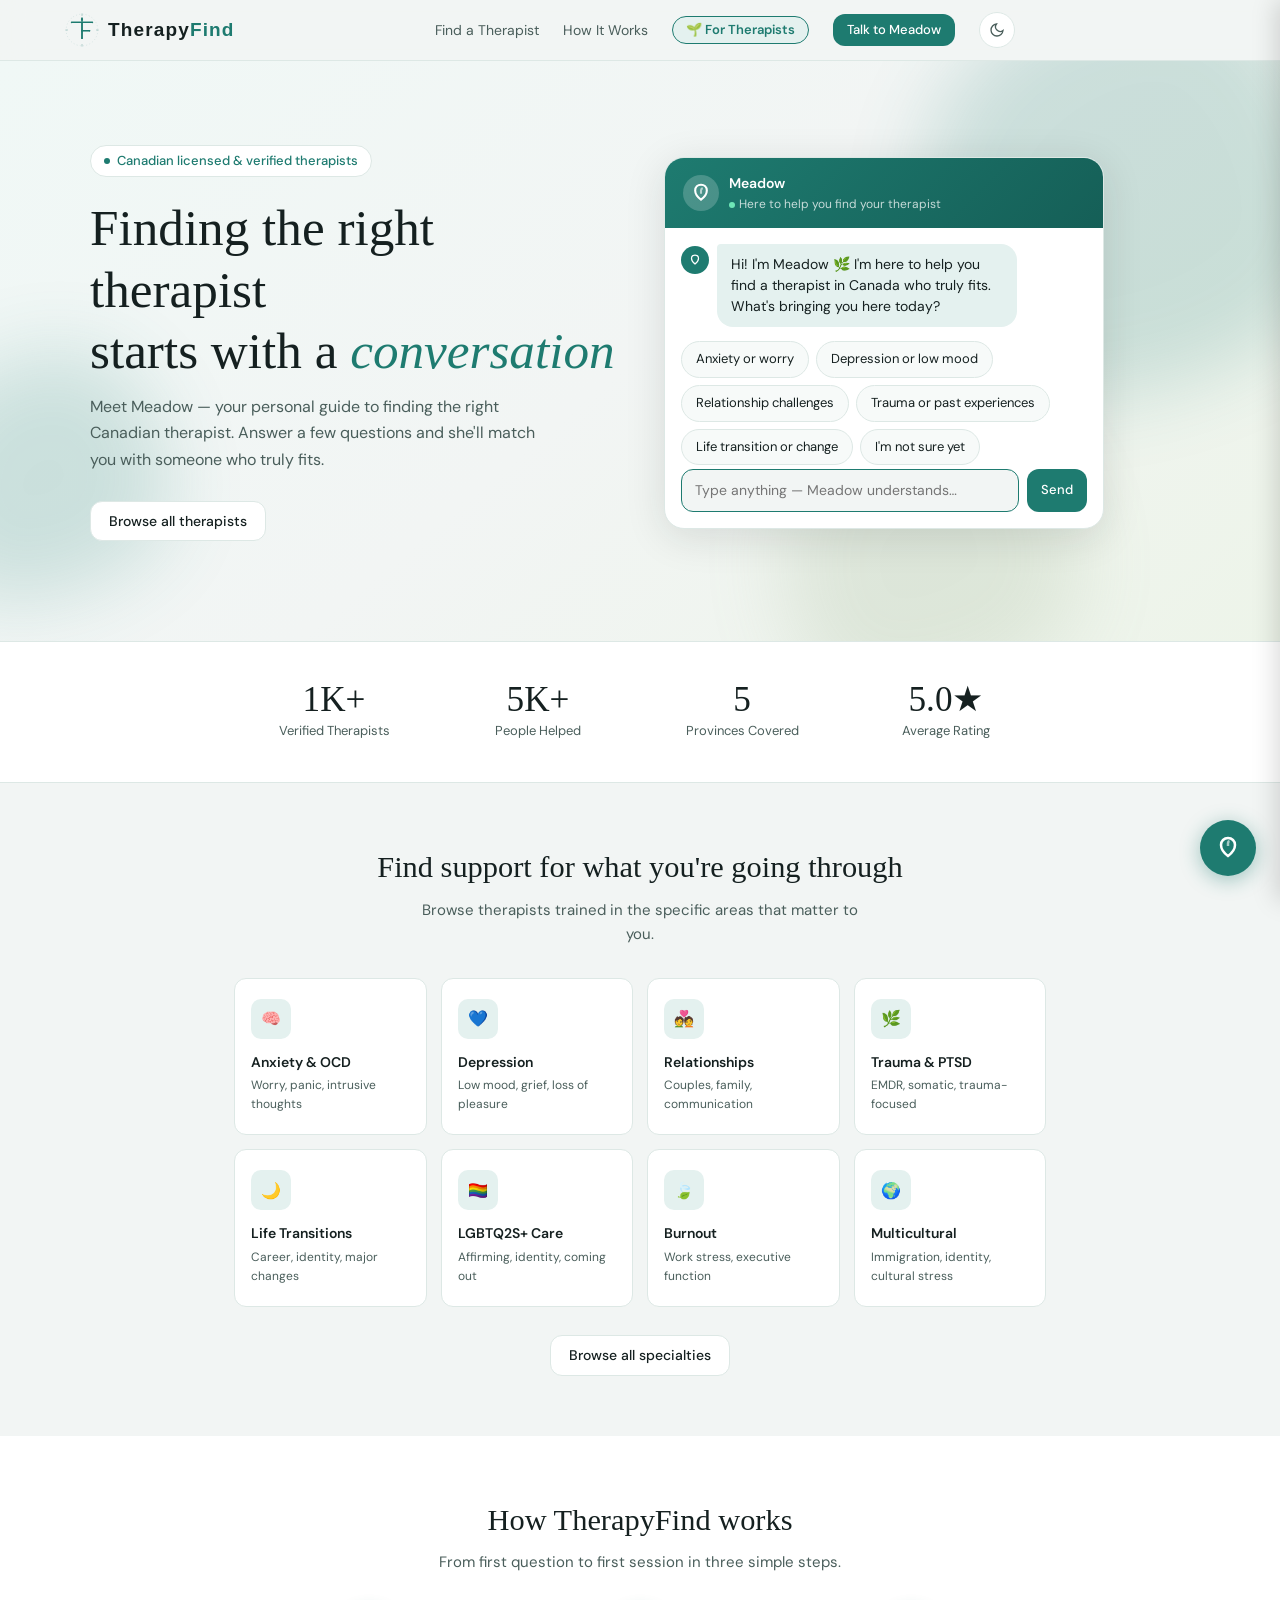
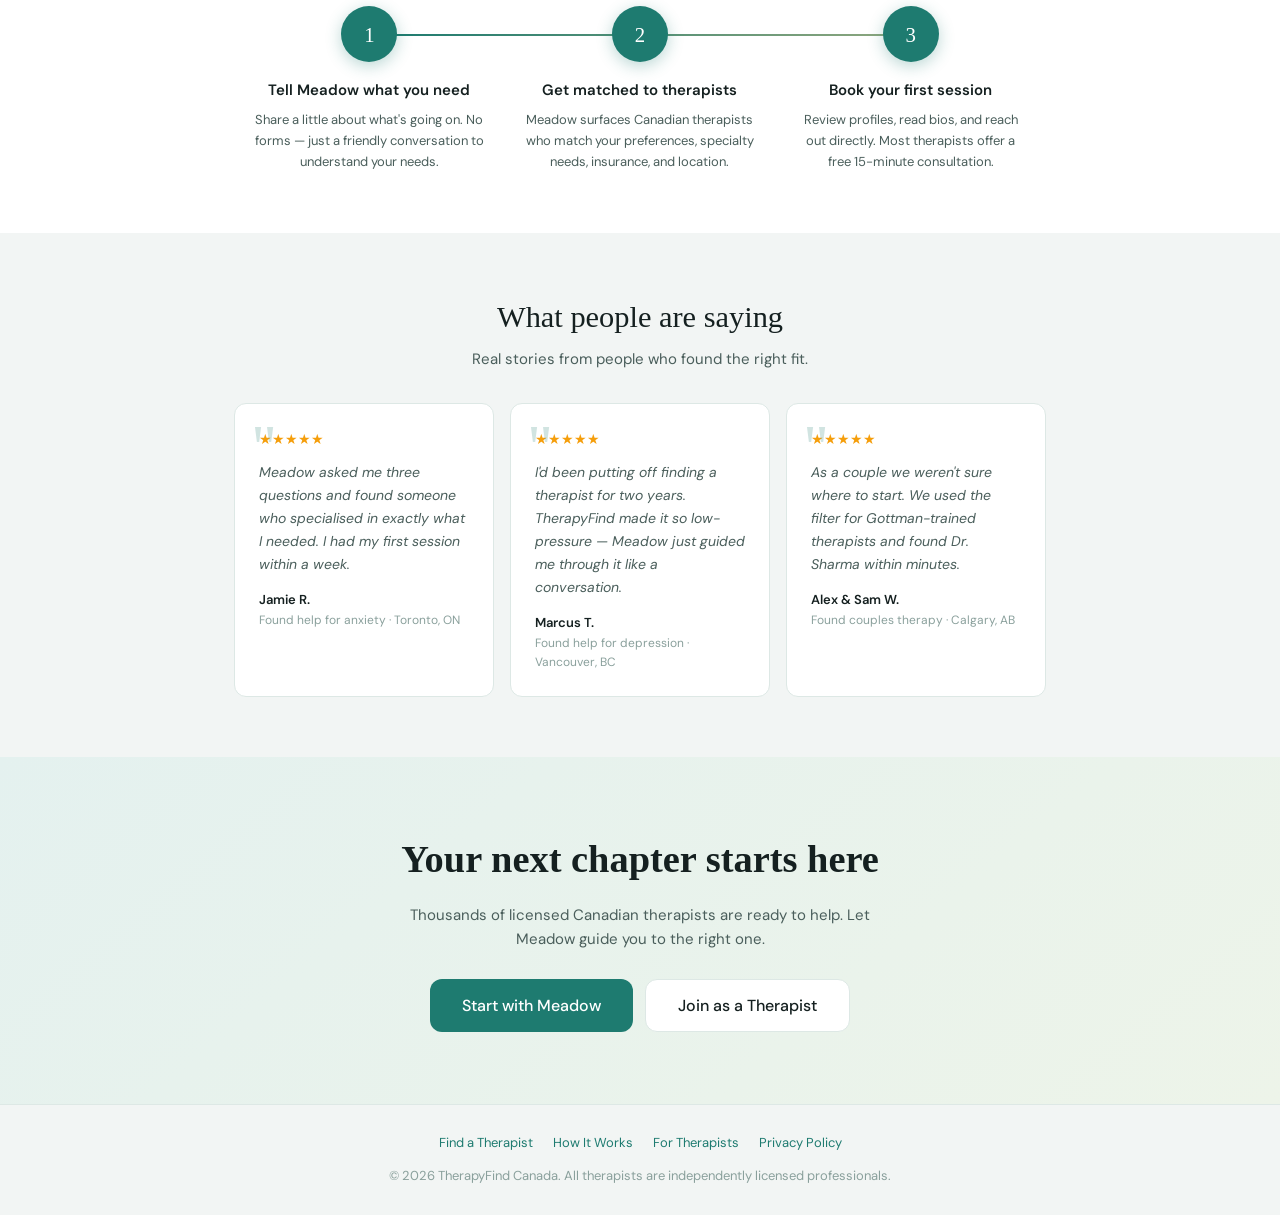
==== commit 5affc894: "Add files via upload" ====
--- a/index.html
+++ b/index.html
@@ -50,8 +50,36 @@
         <svg id="theme-icon" width="16" height="16" viewBox="0 0 24 24" fill="none" stroke="currentColor" stroke-width="2"><path d="M21 12.79A9 9 0 1 1 11.21 3 7 7 0 0 0 21 12.79z"/></svg>
       </button>
     </div>
+    <!-- Mobile controls -->
+    <div style="display:flex;align-items:center;gap:8px">
+      <button class="theme-toggle" id="mobile-theme-toggle" onclick="toggleTheme()" title="Toggle dark mode" style="display:none">
+        <svg id="theme-icon-m" width="16" height="16" viewBox="0 0 24 24" fill="none" stroke="currentColor" stroke-width="2"><path d="M21 12.79A9 9 0 1 1 11.21 3 7 7 0 0 0 21 12.79z"/></svg>
+      </button>
+      <button class="nav-hamburger" onclick="openMobileNav()" aria-label="Open menu">
+        <svg width="22" height="22" viewBox="0 0 24 24" fill="none" stroke="currentColor" stroke-width="2.2" stroke-linecap="round"><line x1="3" y1="6" x2="21" y2="6"/><line x1="3" y1="12" x2="21" y2="12"/><line x1="3" y1="18" x2="21" y2="18"/></svg>
+      </button>
+    </div>
   </div>
 </nav>
+
+<!-- Mobile Nav Drawer -->
+<div class="mobile-nav-overlay" id="mobile-nav-overlay" onclick="closeMobileNav()"></div>
+<div class="mobile-nav-drawer" id="mobile-nav-drawer">
+  <div class="mobile-nav-header">
+    <span style="font-family:'Rajdhani',sans-serif;font-weight:600;font-size:17px">Therapy<span style="color:var(--primary)">Find</span></span>
+    <button class="mobile-nav-close" onclick="closeMobileNav()">
+      <svg width="20" height="20" viewBox="0 0 24 24" fill="none" stroke="currentColor" stroke-width="2.2"><line x1="18" y1="6" x2="6" y2="18"/><line x1="6" y1="6" x2="18" y2="18"/></svg>
+    </button>
+  </div>
+  <div class="mobile-nav-links">
+    <a onclick="showPage('dir');closeMobileNav()">🔍 Find a Therapist</a>
+    <a onclick="scrollToHow();closeMobileNav()">💡 How It Works</a>
+    <a onclick="showPage('therapist-login');closeMobileNav()" class="mobile-pill">🌱 For Therapists</a>
+  </div>
+  <div class="mobile-nav-actions">
+    <button class="btn btn-primary" onclick="startMeadowFlow();closeMobileNav()">Talk to Meadow</button>
+  </div>
+</div>
 
 <!-- HOME PAGE -->
 <div id="home-page" class="page">
--- a/styles.css
+++ b/styles.css
@@ -414,8 +414,31 @@
   .plan-grid{grid-template-columns:1fr}
   .signup-wrap{padding:24px 16px}
 }
+/* ── Mobile Nav ── */
+.nav-hamburger{display:none;background:none;border:none;cursor:pointer;padding:6px;color:var(--text);flex-shrink:0}
+.mobile-nav-overlay{display:none;position:fixed;inset:0;background:rgba(0,0,0,.5);z-index:299}
+.mobile-nav-overlay.open{display:block}
+.mobile-nav-drawer{position:fixed;top:0;right:0;width:280px;height:100vh;background:var(--bg);z-index:300;transform:translateX(100%);transition:transform .25s ease;display:flex;flex-direction:column;padding:24px 20px;box-shadow:-4px 0 24px rgba(0,0,0,.15)}
+.mobile-nav-drawer.open{transform:translateX(0)}
+.mobile-nav-header{display:flex;align-items:center;justify-content:space-between;margin-bottom:28px}
+.mobile-nav-close{background:none;border:none;cursor:pointer;color:var(--text);padding:4px}
+.mobile-nav-links{display:flex;flex-direction:column;gap:4px;flex:1}
+.mobile-nav-links a{display:block;padding:12px 14px;border-radius:var(--radius);font-size:15px;color:var(--text);cursor:pointer;transition:background .15s}
+.mobile-nav-links a:hover{background:var(--surface2);color:var(--primary)}
+.mobile-nav-links .mobile-pill{background:var(--primary-l);color:var(--primary)!important;font-weight:600;border:1.5px solid var(--primary)}
+.mobile-nav-actions{display:flex;flex-direction:column;gap:10px;padding-top:16px;border-top:1px solid var(--border)}
+
+@media(max-width:768px){
+  .nav-links{display:none}
+  .nav-hamburger{display:flex;align-items:center;justify-content:center}
+  #navbar .inner{padding:0 16px}
+}
 @media(max-width:600px){
   .spec-grid{grid-template-columns:1fr 1fr}
   #stats{padding:28px 24px}
   .dash-stats-row{grid-template-columns:1fr 1fr}
+  .hero-left h1{font-size:clamp(26px,8vw,42px)}
+  .btn{white-space:nowrap}
+  .t-card{padding:16px}
+  .bk-modal-inner{margin:0;border-radius:16px 16px 0 0;max-height:92vh;position:fixed;bottom:0;left:0;right:0}
 }
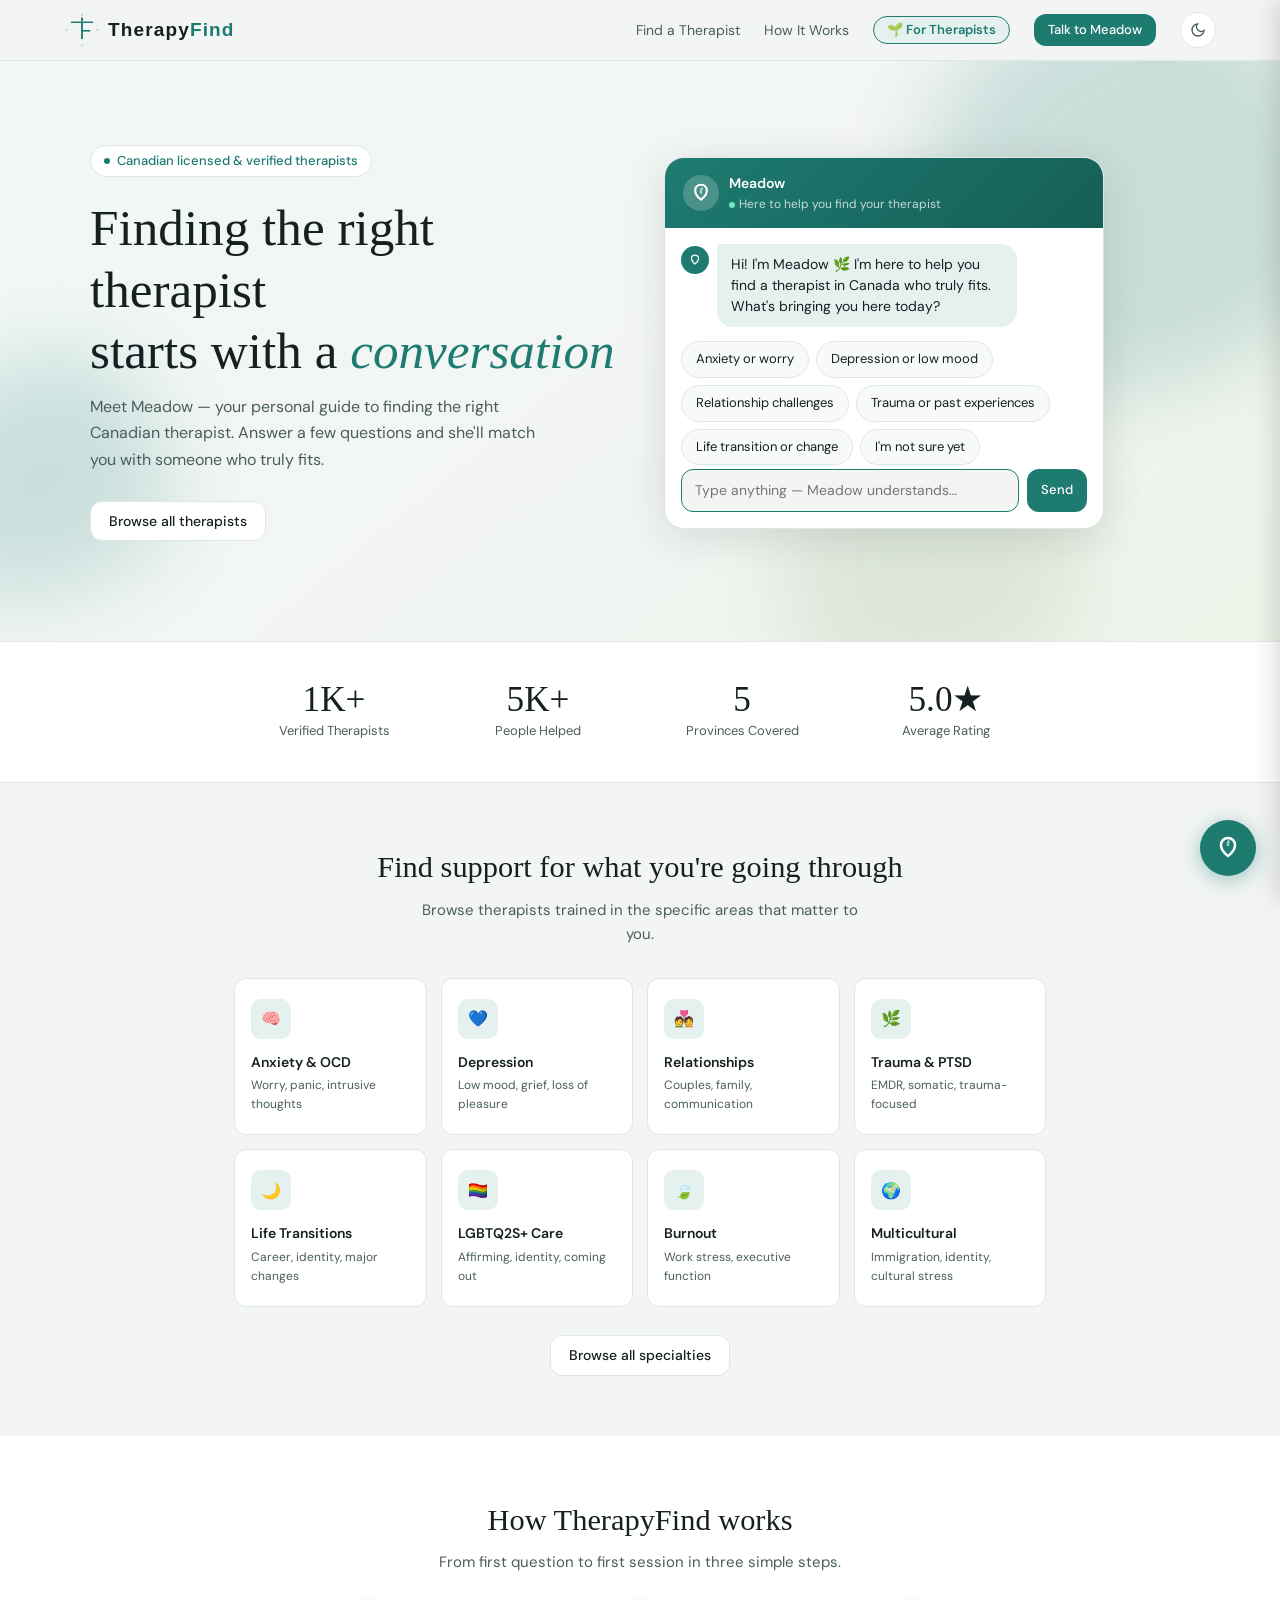
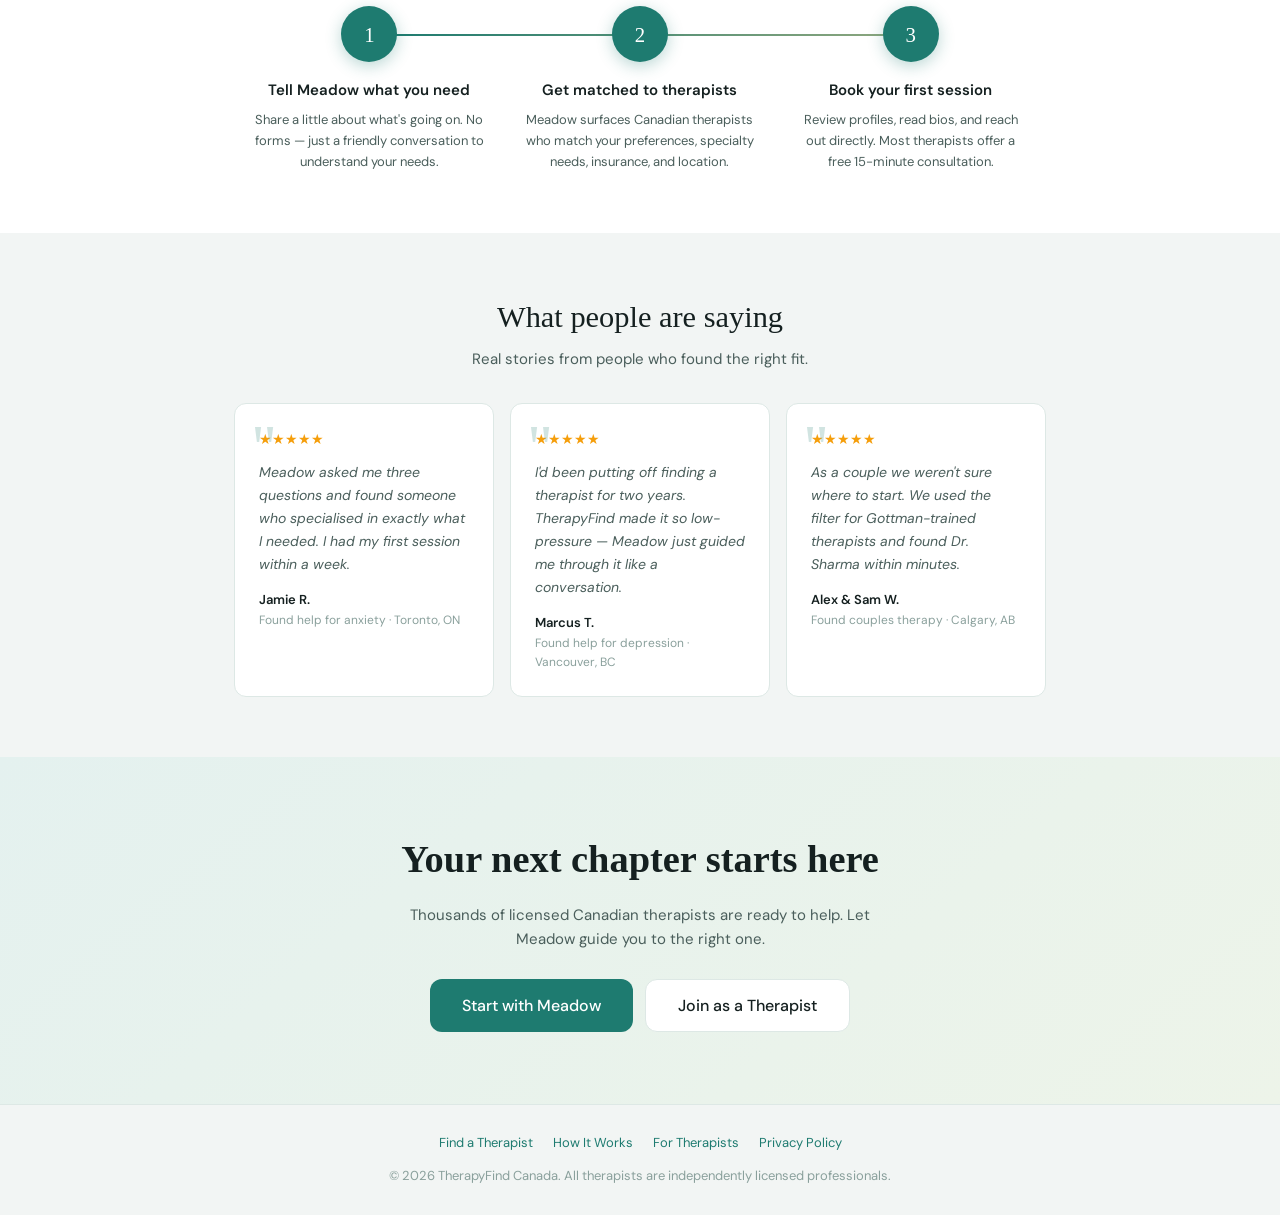
==== commit 020fe34b: "Add files via upload" ====
--- a/index.html
+++ b/index.html
@@ -50,11 +50,9 @@
         <svg id="theme-icon" width="16" height="16" viewBox="0 0 24 24" fill="none" stroke="currentColor" stroke-width="2"><path d="M21 12.79A9 9 0 1 1 11.21 3 7 7 0 0 0 21 12.79z"/></svg>
       </button>
     </div>
-    <!-- Mobile controls -->
-    <div style="display:flex;align-items:center;gap:8px">
-      <button class="theme-toggle" id="mobile-theme-toggle" onclick="toggleTheme()" title="Toggle dark mode" style="display:none">
-        <svg id="theme-icon-m" width="16" height="16" viewBox="0 0 24 24" fill="none" stroke="currentColor" stroke-width="2"><path d="M21 12.79A9 9 0 1 1 11.21 3 7 7 0 0 0 21 12.79z"/></svg>
-      </button>
+    <!-- Mobile controls: Talk to Meadow + hamburger -->
+    <div class="mobile-nav-controls">
+      <button class="btn btn-primary btn-sm" onclick="startMeadowFlow()">Talk to Meadow</button>
       <button class="nav-hamburger" onclick="openMobileNav()" aria-label="Open menu">
         <svg width="22" height="22" viewBox="0 0 24 24" fill="none" stroke="currentColor" stroke-width="2.2" stroke-linecap="round"><line x1="3" y1="6" x2="21" y2="6"/><line x1="3" y1="12" x2="21" y2="12"/><line x1="3" y1="18" x2="21" y2="18"/></svg>
       </button>
--- a/styles.css
+++ b/styles.css
@@ -416,6 +416,7 @@
 }
 /* ── Mobile Nav ── */
 .nav-hamburger{display:none;background:none;border:none;cursor:pointer;padding:6px;color:var(--text);flex-shrink:0}
+.mobile-nav-controls{display:none;align-items:center;gap:8px}
 .mobile-nav-overlay{display:none;position:fixed;inset:0;background:rgba(0,0,0,.5);z-index:299}
 .mobile-nav-overlay.open{display:block}
 .mobile-nav-drawer{position:fixed;top:0;right:0;width:280px;height:100vh;background:var(--bg);z-index:300;transform:translateX(100%);transition:transform .25s ease;display:flex;flex-direction:column;padding:24px 20px;box-shadow:-4px 0 24px rgba(0,0,0,.15)}
@@ -430,6 +431,7 @@
 
 @media(max-width:768px){
   .nav-links{display:none}
+  .mobile-nav-controls{display:flex}
   .nav-hamburger{display:flex;align-items:center;justify-content:center}
   #navbar .inner{padding:0 16px}
 }
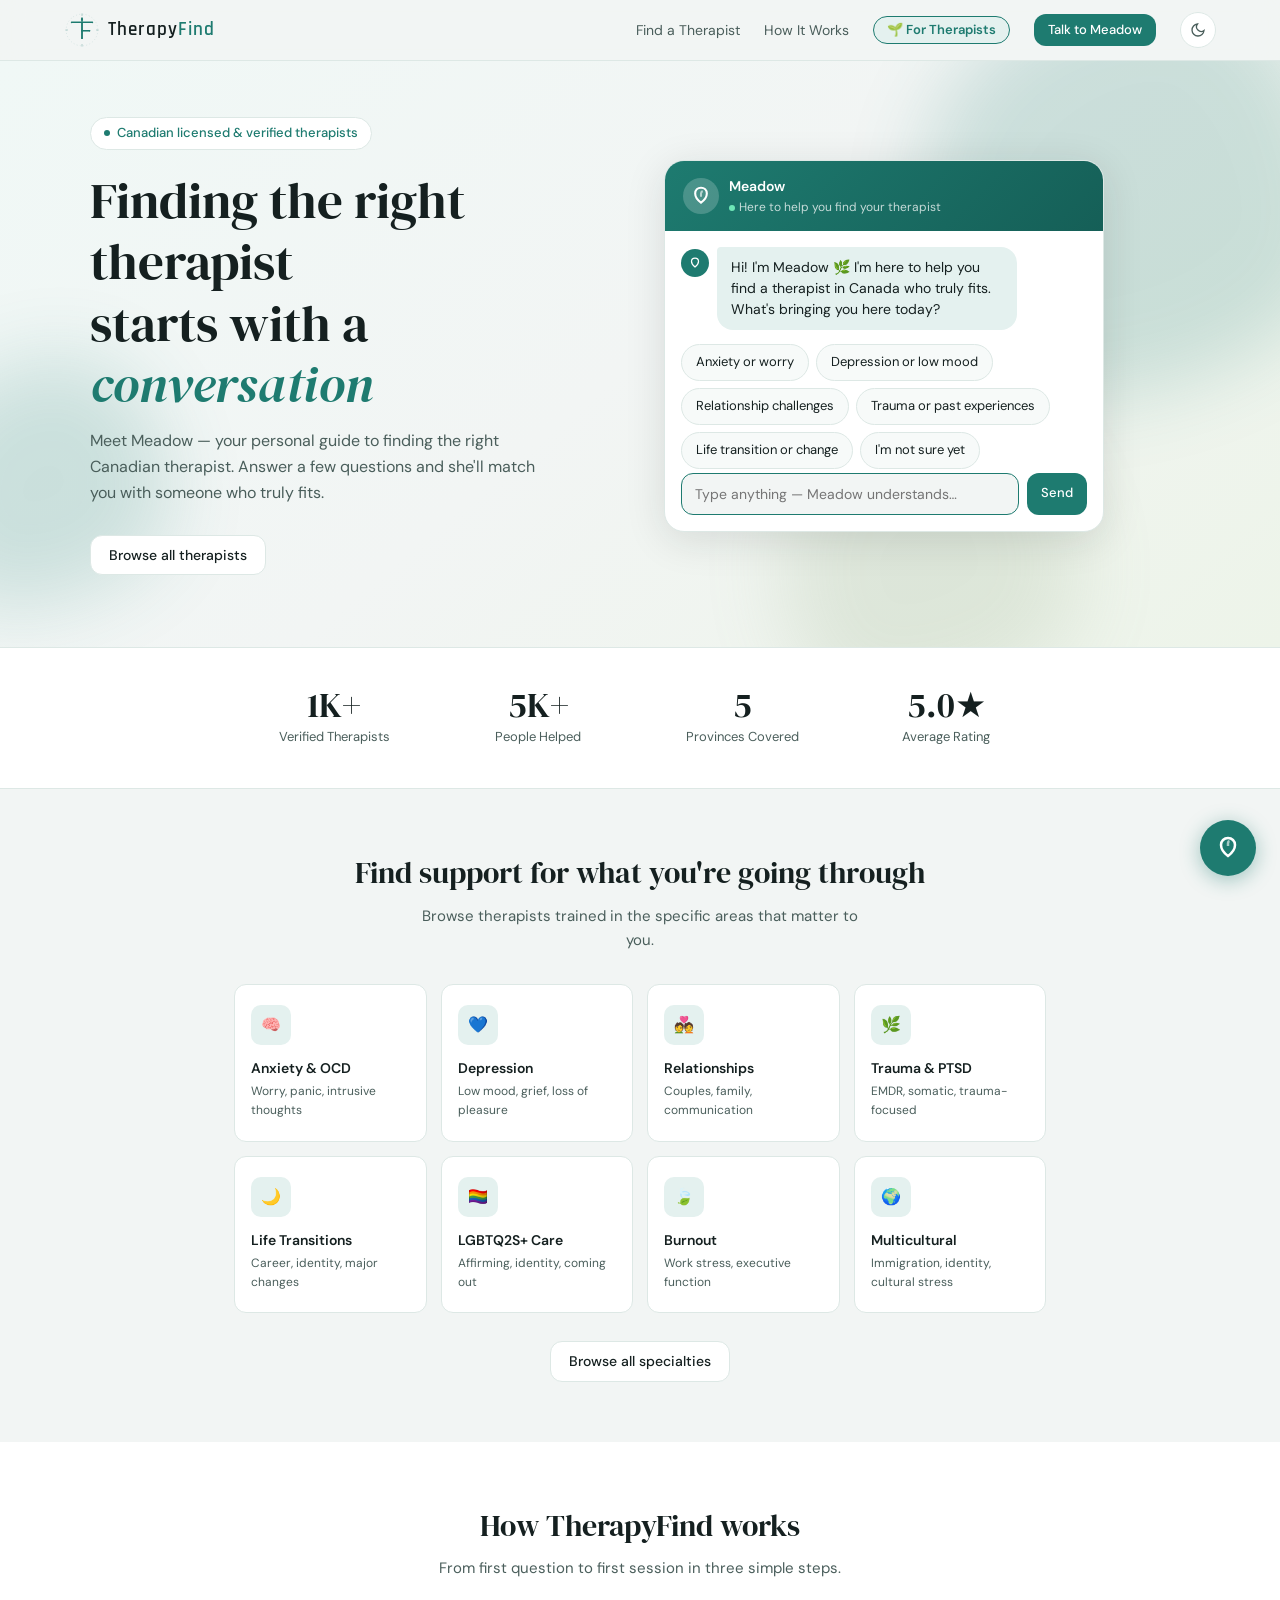
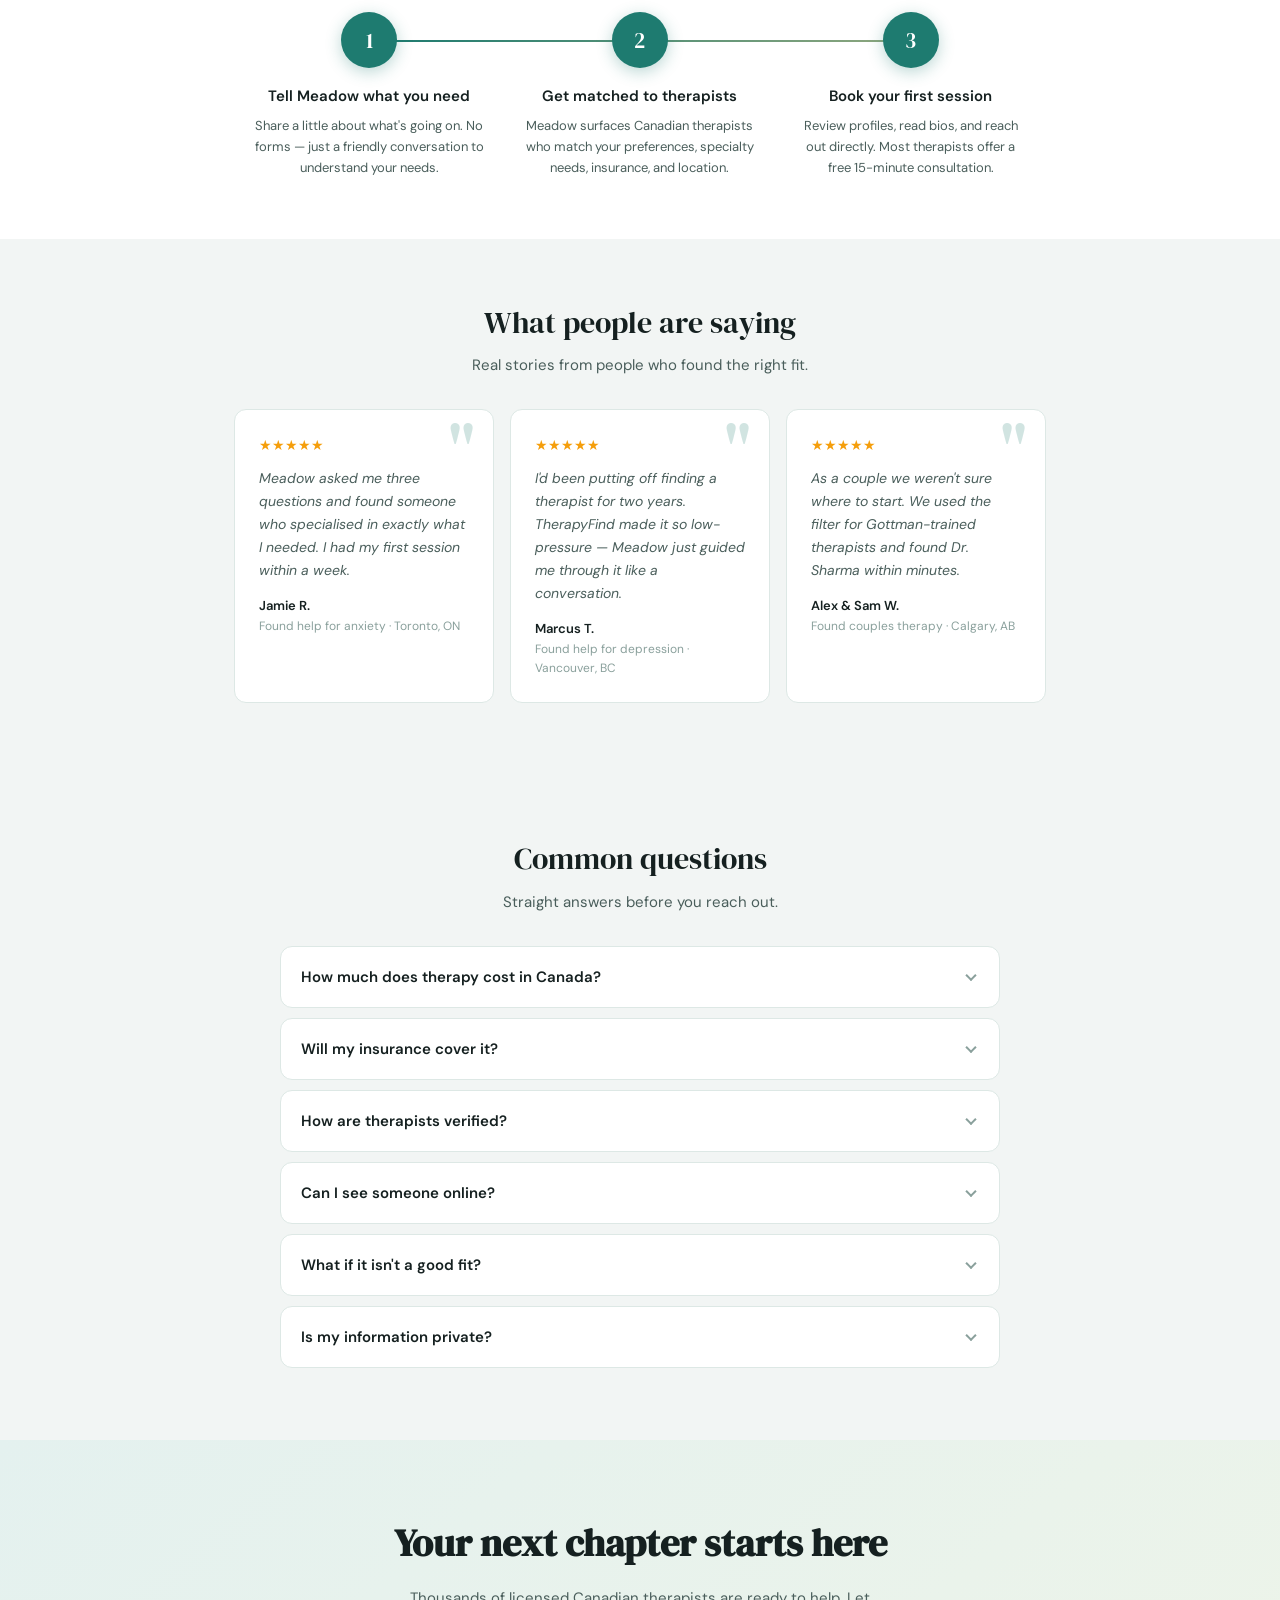
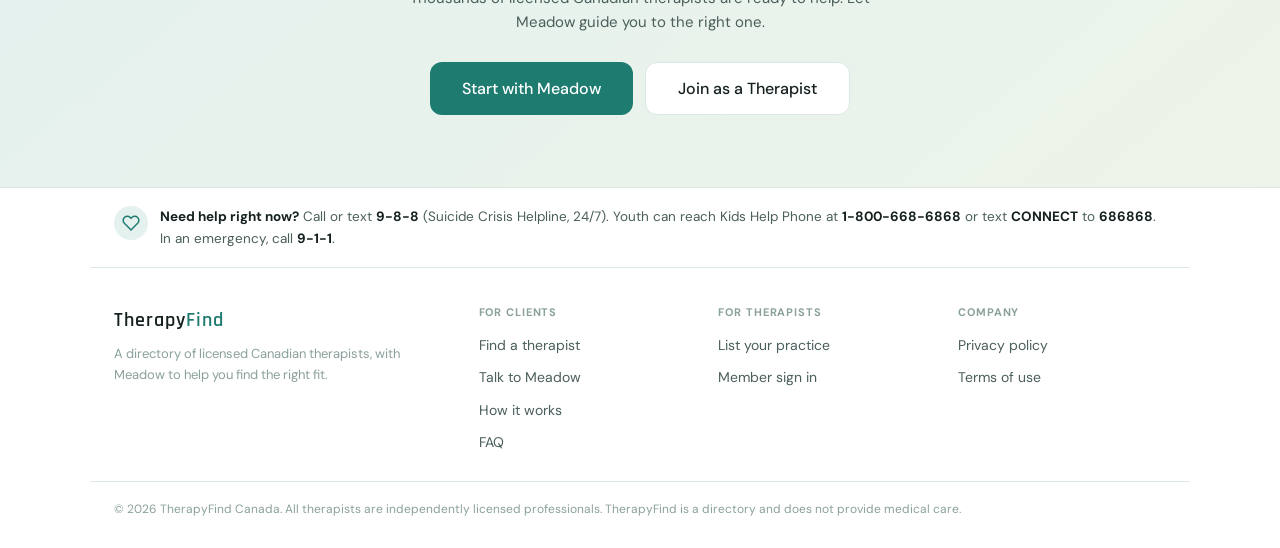
==== commit cfa5f1f0: "Add files via upload" ====
--- a/index.html
+++ b/index.html
@@ -1,16 +1,16 @@
 <!DOCTYPE html>
 <html lang="en">
 <head>
-  <meta charset="UTF-8"/>
-  <meta name="viewport" content="width=device-width, initial-scale=1.0"/>
-  <title>TherapyFind</title>
-  <link rel="preconnect" href="https://fonts.googleapis.com"/>
-  <link rel="preconnect" href="https://fonts.gstatic.com" crossorigin/>
-  <link href="https://fonts.googleapis.com/css2?family=DM+Sans:ital,opsz,wght@0,9..40,300;0,9..40,400;0,9..40,500;0,9..40,600;0,9..40,700;1,9..40,400&display=swap" rel="stylesheet"/>
-  <link rel="stylesheet" href="styles.css"/>
+<meta charset="UTF-8"/>
+<meta name="viewport" content="width=device-width, initial-scale=1.0"/>
+<title>TherapyFind — Find Your Therapist in Canada</title>
+<meta name="description" content="Meadow helps you find the right licensed therapist in Canada, matched to your needs."/>
+<link rel="preconnect" href="https://fonts.googleapis.com">
+<link rel="preconnect" href="https://fonts.gstatic.com" crossorigin>
+<link href="https://fonts.googleapis.com/css2?family=DM+Sans:ital,opsz,wght@0,9..40,300..700;1,9..40,300..700&family=DM+Serif+Display:ital@0;1&family=Rajdhani:wght@500;600;700&display=swap" rel="stylesheet">
+<link rel="stylesheet" href="styles.css">
 </head>
 <body>
-
 <nav id="navbar">
   <div class="inner">
     <div class="logo" onclick="showPage('home')">
@@ -72,10 +72,12 @@
   <div class="mobile-nav-links">
     <a onclick="showPage('dir');closeMobileNav()">🔍 Find a Therapist</a>
     <a onclick="scrollToHow();closeMobileNav()">💡 How It Works</a>
+    <a onclick="goToFaq();closeMobileNav()">❓ FAQ</a>
     <a onclick="showPage('therapist-login');closeMobileNav()" class="mobile-pill">🌱 For Therapists</a>
   </div>
   <div class="mobile-nav-actions">
-    <button class="btn btn-primary" onclick="startMeadowFlow();closeMobileNav()">Talk to Meadow</button>
+    <button class="btn btn-outline" onclick="toggleTheme()">Toggle dark mode</button>
+    <div class="drawer-crisis">In crisis? Call or text <strong>9-8-8</strong>, any time.</div>
   </div>
 </div>
 
@@ -149,6 +151,20 @@
     </div>
   </section>
 
+  <section id="faq">
+    <div class="container-sm">
+      <div class="section-head"><h2>Common questions</h2><p>Straight answers before you reach out.</p></div>
+      <div class="faq-list">
+        <details class="faq-item"><summary>How much does therapy cost in Canada?</summary><p>Private sessions usually run about $130–$250 per 50-minute session, depending on the therapist's credentials and province. Every profile on TherapyFind lists the therapist's fees up front, and many offer a sliding scale.</p></details>
+        <details class="faq-item"><summary>Will my insurance cover it?</summary><p>Most provincial health plans don't cover private therapy, but many workplace extended health plans do (Sun Life, Manulife, Canada Life, Green Shield and others). Filter by your insurer in the directory, and check your plan for which credentials it covers.</p></details>
+        <details class="faq-item"><summary>How are therapists verified?</summary><p>Every therapist's registration is checked against their provincial regulatory college before their profile goes live. Look for the green "Verified" badge on each profile.</p></details>
+        <details class="faq-item"><summary>Can I see someone online?</summary><p>Yes. Most therapists offer secure video sessions anywhere in their licensed province, and many also see clients in person. Use the "Telehealth" or "In-person" filters to narrow it down.</p></details>
+        <details class="faq-item"><summary>What if it isn't a good fit?</summary><p>That's normal, and it's why most therapists offer a free 15-minute call first. If it doesn't click, come back and Meadow will suggest someone else.</p></details>
+        <details class="faq-item"><summary>Is my information private?</summary><p>What you share with Meadow is only used to suggest therapists, and booking details go straight to the therapist you choose. We follow Canadian privacy law (PIPEDA) and never sell your information.</p></details>
+      </div>
+    </div>
+  </section>
+
   <section id="cta">
     <h2>Your next chapter starts here</h2>
     <p>Thousands of licensed Canadian therapists are ready to help. Let Meadow guide you to the right one.</p>
@@ -158,14 +174,37 @@
     </div>
   </section>
 
-  <footer>
-    <div class="footer-links">
-      <a onclick="showPage('dir')">Find a Therapist</a>
-      <a onclick="scrollToHow()">How It Works</a>
-      <a onclick="showPage('therapist-login')">For Therapists</a>
-      <a href="#">Privacy Policy</a>
-    </div>
-    <div>© 2026 TherapyFind Canada. All therapists are independently licensed professionals.</div>
+  <footer class="site-footer">
+    <div class="crisis-strip" role="note">
+      <div class="crisis-icon" aria-hidden="true">
+        <svg width="18" height="18" viewBox="0 0 24 24" fill="none" stroke="currentColor" stroke-width="2" stroke-linecap="round"><path d="M20.84 4.61a5.5 5.5 0 0 0-7.78 0L12 5.67l-1.06-1.06a5.5 5.5 0 0 0-7.78 7.78L12 21.23l8.84-8.84a5.5 5.5 0 0 0 0-7.78z"/></svg>
+      </div>
+      <div class="crisis-text"><strong>Need help right now?</strong> Call or text <strong>9-8-8</strong> (Suicide Crisis Helpline, 24/7). Youth can reach Kids Help Phone at <strong>1-800-668-6868</strong> or text <strong>CONNECT</strong> to <strong>686868</strong>. In an emergency, call <strong>9-1-1</strong>.</div>
+    </div>
+    <div class="footer-grid">
+      <div class="footer-brand">
+        <div class="footer-logo">Therapy<span>Find</span></div>
+        <p>A directory of licensed Canadian therapists, with Meadow to help you find the right fit.</p>
+      </div>
+      <div class="footer-col">
+        <div class="footer-head">For clients</div>
+        <a onclick="showPage('dir')">Find a therapist</a>
+        <a onclick="startMeadowFlow()">Talk to Meadow</a>
+        <a onclick="scrollToHow()">How it works</a>
+        <a onclick="goToFaq()">FAQ</a>
+      </div>
+      <div class="footer-col">
+        <div class="footer-head">For therapists</div>
+        <a onclick="showPage('therapist-signup')">List your practice</a>
+        <a onclick="showPage('therapist-login')">Member sign in</a>
+      </div>
+      <div class="footer-col">
+        <div class="footer-head">Company</div>
+        <a href="#">Privacy policy</a>
+        <a href="#">Terms of use</a>
+      </div>
+    </div>
+    <div class="footer-bottom">© 2026 TherapyFind Canada. All therapists are independently licensed professionals. TherapyFind is a directory and does not provide medical care.</div>
   </footer>
 </div>
 
@@ -234,7 +273,38 @@
       <div class="pagination" id="pagination"></div>
     </div>
   </div>
-  <footer style="margin-top:16px"><div>© 2026 TherapyFind Canada — <a onclick="showPage('home')">Home</a></div></footer>
+  <footer class="site-footer">
+    <div class="crisis-strip" role="note">
+      <div class="crisis-icon" aria-hidden="true">
+        <svg width="18" height="18" viewBox="0 0 24 24" fill="none" stroke="currentColor" stroke-width="2" stroke-linecap="round"><path d="M20.84 4.61a5.5 5.5 0 0 0-7.78 0L12 5.67l-1.06-1.06a5.5 5.5 0 0 0-7.78 7.78L12 21.23l8.84-8.84a5.5 5.5 0 0 0 0-7.78z"/></svg>
+      </div>
+      <div class="crisis-text"><strong>Need help right now?</strong> Call or text <strong>9-8-8</strong> (Suicide Crisis Helpline, 24/7). Youth can reach Kids Help Phone at <strong>1-800-668-6868</strong> or text <strong>CONNECT</strong> to <strong>686868</strong>. In an emergency, call <strong>9-1-1</strong>.</div>
+    </div>
+    <div class="footer-grid">
+      <div class="footer-brand">
+        <div class="footer-logo">Therapy<span>Find</span></div>
+        <p>A directory of licensed Canadian therapists, with Meadow to help you find the right fit.</p>
+      </div>
+      <div class="footer-col">
+        <div class="footer-head">For clients</div>
+        <a onclick="showPage('dir')">Find a therapist</a>
+        <a onclick="startMeadowFlow()">Talk to Meadow</a>
+        <a onclick="scrollToHow()">How it works</a>
+        <a onclick="goToFaq()">FAQ</a>
+      </div>
+      <div class="footer-col">
+        <div class="footer-head">For therapists</div>
+        <a onclick="showPage('therapist-signup')">List your practice</a>
+        <a onclick="showPage('therapist-login')">Member sign in</a>
+      </div>
+      <div class="footer-col">
+        <div class="footer-head">Company</div>
+        <a href="#">Privacy policy</a>
+        <a href="#">Terms of use</a>
+      </div>
+    </div>
+    <div class="footer-bottom">© 2026 TherapyFind Canada. All therapists are independently licensed professionals. TherapyFind is a directory and does not provide medical care.</div>
+  </footer>
 </div>
 
 <!-- PROFILE PAGE -->
@@ -243,9 +313,39 @@
     <div class="profile-main" id="profile-main"></div>
     <div id="profile-sidebar"></div>
   </div>
-  <footer style="margin-top:16px;text-align:center;font-size:13px;color:var(--text3);padding:24px">
-    <div>© 2026 TherapyFind Canada — <a style="color:var(--primary);cursor:pointer" onclick="showPage('home')">Home</a></div>
+  <footer class="site-footer">
+    <div class="crisis-strip" role="note">
+      <div class="crisis-icon" aria-hidden="true">
+        <svg width="18" height="18" viewBox="0 0 24 24" fill="none" stroke="currentColor" stroke-width="2" stroke-linecap="round"><path d="M20.84 4.61a5.5 5.5 0 0 0-7.78 0L12 5.67l-1.06-1.06a5.5 5.5 0 0 0-7.78 7.78L12 21.23l8.84-8.84a5.5 5.5 0 0 0 0-7.78z"/></svg>
+      </div>
+      <div class="crisis-text"><strong>Need help right now?</strong> Call or text <strong>9-8-8</strong> (Suicide Crisis Helpline, 24/7). Youth can reach Kids Help Phone at <strong>1-800-668-6868</strong> or text <strong>CONNECT</strong> to <strong>686868</strong>. In an emergency, call <strong>9-1-1</strong>.</div>
+    </div>
+    <div class="footer-grid">
+      <div class="footer-brand">
+        <div class="footer-logo">Therapy<span>Find</span></div>
+        <p>A directory of licensed Canadian therapists, with Meadow to help you find the right fit.</p>
+      </div>
+      <div class="footer-col">
+        <div class="footer-head">For clients</div>
+        <a onclick="showPage('dir')">Find a therapist</a>
+        <a onclick="startMeadowFlow()">Talk to Meadow</a>
+        <a onclick="scrollToHow()">How it works</a>
+        <a onclick="goToFaq()">FAQ</a>
+      </div>
+      <div class="footer-col">
+        <div class="footer-head">For therapists</div>
+        <a onclick="showPage('therapist-signup')">List your practice</a>
+        <a onclick="showPage('therapist-login')">Member sign in</a>
+      </div>
+      <div class="footer-col">
+        <div class="footer-head">Company</div>
+        <a href="#">Privacy policy</a>
+        <a href="#">Terms of use</a>
+      </div>
+    </div>
+    <div class="footer-bottom">© 2026 TherapyFind Canada. All therapists are independently licensed professionals. TherapyFind is a directory and does not provide medical care.</div>
   </footer>
+  <div class="profile-mobile-bar" id="profile-mobile-bar"></div>
 </div>
 
 <!-- THERAPIST LOGIN PAGE -->
@@ -323,7 +423,7 @@
         <div class="step-title">Let's start with the basics</div>
         <div class="step-sub">Tell us a bit about you and your credentials.</div>
         <div style="display:grid;grid-template-columns:1fr 1fr;gap:12px">
-          <div class="form-group"><label class="form-label">First name</label><input class="form-input" placeholder="Dr. Sarah"/></div>
+          <div class="form-group"><label class="form-label">First name</label><input class="form-input" placeholder="Sarah"/></div>
           <div class="form-group"><label class="form-label">Last name</label><input class="form-input" placeholder="Chen"/></div>
         </div>
         <div class="form-group"><label class="form-label">Professional credentials</label><input class="form-input" placeholder="e.g. PhD, PsyD, LCSW, LMFT, RP"/></div>
@@ -446,6 +546,15 @@
 
 <!-- THERAPIST DASHBOARD PAGE -->
 <div id="therapist-dashboard-page" class="page">
+  <!-- Mobile tab bar -->
+  <nav class="dash-mobile-tabs" aria-label="Dashboard sections">
+    <button type="button" class="dash-mobile-tab active" data-tab="overview" onclick="showDashTab('overview')"><span class="dmt-icon"><svg width="20" height="20" viewBox="0 0 24 24" fill="none" stroke="currentColor" stroke-width="2" stroke-linecap="round" stroke-linejoin="round"><rect x="3" y="3" width="7" height="7" rx="1"/><rect x="14" y="3" width="7" height="7" rx="1"/><rect x="14" y="14" width="7" height="7" rx="1"/><rect x="3" y="14" width="7" height="7" rx="1"/></svg></span><span class="dmt-label">Overview</span></button>
+    <button type="button" class="dash-mobile-tab" data-tab="profile" onclick="showDashTab('profile')"><span class="dmt-icon"><svg width="20" height="20" viewBox="0 0 24 24" fill="none" stroke="currentColor" stroke-width="2" stroke-linecap="round" stroke-linejoin="round"><path d="M20 21v-2a4 4 0 0 0-4-4H8a4 4 0 0 0-4 4v2"/><circle cx="12" cy="7" r="4"/></svg></span><span class="dmt-label">Profile</span></button>
+    <button type="button" class="dash-mobile-tab" data-tab="availability" onclick="showDashTab('availability')"><span class="dmt-icon"><svg width="20" height="20" viewBox="0 0 24 24" fill="none" stroke="currentColor" stroke-width="2" stroke-linecap="round" stroke-linejoin="round"><rect x="3" y="4" width="18" height="18" rx="2"/><line x1="16" y1="2" x2="16" y2="6"/><line x1="8" y1="2" x2="8" y2="6"/><line x1="3" y1="10" x2="21" y2="10"/></svg></span><span class="dmt-label">Schedule</span></button>
+    <button type="button" class="dash-mobile-tab" data-tab="inquiries" onclick="showDashTab('inquiries')"><span class="dmt-icon"><svg width="20" height="20" viewBox="0 0 24 24" fill="none" stroke="currentColor" stroke-width="2" stroke-linecap="round" stroke-linejoin="round"><path d="M21 15a2 2 0 0 1-2 2H7l-4 4V5a2 2 0 0 1 2-2h14a2 2 0 0 1 2 2z"/></svg><span class="dmt-dot">3</span></span><span class="dmt-label">Inbox</span></button>
+    <button type="button" class="dash-mobile-tab" data-tab="analytics" onclick="showDashTab('analytics')"><span class="dmt-icon"><svg width="20" height="20" viewBox="0 0 24 24" fill="none" stroke="currentColor" stroke-width="2" stroke-linecap="round" stroke-linejoin="round"><line x1="18" y1="20" x2="18" y2="10"/><line x1="12" y1="20" x2="12" y2="4"/><line x1="6" y1="20" x2="6" y2="14"/></svg></span><span class="dmt-label">Stats</span></button>
+    <button type="button" class="dash-mobile-tab" data-tab="settings" onclick="showDashTab('settings')"><span class="dmt-icon"><svg width="20" height="20" viewBox="0 0 24 24" fill="none" stroke="currentColor" stroke-width="2" stroke-linecap="round" stroke-linejoin="round"><circle cx="12" cy="12" r="3"/><path d="M12 1v3M12 20v3M4.22 4.22l2.12 2.12M17.66 17.66l2.12 2.12M1 12h3M20 12h3M4.22 19.78l2.12-2.12M17.66 6.34l2.12-2.12"/></svg></span><span class="dmt-label">Settings</span></button>
+  </nav>
   <div class="dash-layout">
     <div class="dash-sidebar">
       <div class="dash-sidebar-logo">
@@ -714,7 +823,7 @@
 
 <!-- BOOKING MODAL -->
 <div id="booking-modal" style="display:none;position:fixed;inset:0;z-index:999;background:rgba(0,0,0,.55);backdrop-filter:blur(4px);overflow-y:auto" onclick="if(event.target===this)closeBooking()">
-  <div style="max-width:520px;margin:40px auto 40px;background:var(--surface);border-radius:20px;overflow:hidden;box-shadow:var(--shadow-lg)">
+  <div class="bk-sheet">
     <!-- Header -->
     <div style="background:linear-gradient(135deg,var(--primary),var(--primary-h));padding:20px 24px;display:flex;align-items:center;gap:14px">
       <div id="bk-avatar" style="width:52px;height:52px;border-radius:50%;overflow:hidden;border:2px solid rgba(255,255,255,.3);flex-shrink:0"></div>
@@ -795,6 +904,6 @@
     <svg width="24" height="24" viewBox="0 0 24 24" fill="none" stroke="white" stroke-width="2.5"><path d="M12 2C8 2 5 5 5 9c0 4 3 8 7 11 4-3 7-7 7-11 0-4-3-7-7-7z"/><path d="M12 7v3M12 7c0-1.5 1.5-2 1.5-2" opacity=".6"/></svg>
   </button>
 </div>
-  <script src="app.js"></script>
+<script src="app.js"></script>
 </body>
-</html>+</html>
--- a/styles.css
+++ b/styles.css
@@ -429,6 +429,7 @@
 .mobile-nav-links .mobile-pill{background:var(--primary-l);color:var(--primary)!important;font-weight:600;border:1.5px solid var(--primary)}
 .mobile-nav-actions{display:flex;flex-direction:column;gap:10px;padding-top:16px;border-top:1px solid var(--border)}
 
+
 @media(max-width:768px){
   .nav-links{display:none}
   .mobile-nav-controls{display:flex}
@@ -443,4 +444,120 @@
   .btn{white-space:nowrap}
   .t-card{padding:16px}
   .bk-modal-inner{margin:0;border-radius:16px 16px 0 0;max-height:92vh;position:fixed;bottom:0;left:0;right:0}
-}+}
+
+/* ════════ POLISH LAYER ════════ */
+html,body{overflow-x:hidden}
+/* mobile drawer: fully hidden when closed */
+.mobile-nav-drawer{visibility:hidden;transition:transform .25s ease,visibility 0s linear .25s;max-width:86vw}
+.mobile-nav-drawer.open{visibility:visible;transition:transform .25s ease,visibility 0s}
+.drawer-crisis{font-size:12.5px;color:var(--text2);text-align:center;padding:10px;border-radius:var(--radius);background:var(--surface2)}
+/* floating Meadow only on client-facing pages */
+body[data-page="therapist-login"] #meadow-float,
+body[data-page="therapist-signup"] #meadow-float,
+body[data-page="therapist-dashboard"] #meadow-float{display:none}
+
+/* testimonials: quote mark no longer collides with stars */
+.testimonial::before{left:auto;right:18px;top:6px}
+/* directory card bio: clean 2-line clamp */
+.t-bio{flex:none;max-height:calc(1.55em * 2)}
+.dir-search-inner > *{min-width:0}
+
+/* dashboard */
+.dash-main{min-width:0}
+.dash-layout{grid-template-columns:220px minmax(0,1fr)}
+
+/* booking sheet */
+.bk-sheet{max-width:520px;margin:40px auto;background:var(--surface);border-radius:20px;overflow:hidden;box-shadow:var(--shadow-lg)}
+
+/* FAQ */
+#faq{padding:72px 24px}
+.faq-list{display:flex;flex-direction:column;gap:10px;max-width:720px;margin:28px auto 0}
+.faq-item{background:var(--surface);border:1px solid var(--border);border-radius:var(--radius);padding:0 20px;transition:border-color .15s}
+.faq-item[open]{border-color:var(--primary)}
+.faq-item summary{list-style:none;cursor:pointer;padding:18px 28px 18px 0;font-size:15px;font-weight:600;color:var(--text);position:relative}
+.faq-item summary::-webkit-details-marker{display:none}
+.faq-item summary::after{content:'';position:absolute;right:4px;top:50%;width:8px;height:8px;border-right:2px solid var(--text3);border-bottom:2px solid var(--text3);transform:translateY(-70%) rotate(45deg);transition:transform .2s}
+.faq-item[open] summary::after{transform:translateY(-30%) rotate(-135deg);border-color:var(--primary)}
+.faq-item p{font-size:14px;line-height:1.7;color:var(--text2);padding:0 0 18px;max-width:62ch}
+
+/* site footer */
+.site-footer{text-align:left;padding:0;border-top:1px solid var(--border);background:var(--surface);margin-top:0}
+.crisis-strip{display:flex;gap:12px;align-items:flex-start;max-width:1100px;margin:0 auto;padding:18px 24px;border-bottom:1px solid var(--border);font-size:13.5px;line-height:1.6;color:var(--text2)}
+.crisis-strip strong{color:var(--text);font-weight:700}
+.crisis-icon{width:34px;height:34px;border-radius:50%;background:var(--primary-l);color:var(--primary);display:flex;align-items:center;justify-content:center;flex-shrink:0}
+.footer-grid{display:grid;grid-template-columns:1.6fr 1fr 1fr 1fr;gap:32px;max-width:1100px;margin:0 auto;padding:36px 24px 28px}
+.footer-logo{font-family:'Rajdhani',sans-serif;font-weight:600;font-size:20px;letter-spacing:.05em;color:var(--text);margin-bottom:8px}
+.footer-logo span{color:var(--primary)}
+.footer-brand p{font-size:13px;line-height:1.6;color:var(--text3);max-width:300px}
+.footer-col{display:flex;flex-direction:column;gap:10px}
+.footer-head{font-size:11px;font-weight:700;text-transform:uppercase;letter-spacing:.08em;color:var(--text3);margin-bottom:2px}
+.footer-col a{font-size:14px;color:var(--text2)!important;cursor:pointer;width:fit-content}
+.footer-col a:hover{color:var(--primary)!important;opacity:1}
+.footer-bottom{max-width:1100px;margin:0 auto;padding:18px 24px 28px;border-top:1px solid var(--border);font-size:12px;color:var(--text3);line-height:1.6}
+
+/* profile sticky book bar (mobile only) */
+.profile-mobile-bar{display:none}
+.dash-mobile-tabs{display:none}
+
+/* ───── Tablet / phone ───── */
+@media(max-width:768px){
+  .dash-layout{grid-template-columns:minmax(0,1fr)!important}
+  .dash-sidebar{display:none!important}
+  .dash-main{padding:20px 16px 32px}
+  .dash-mobile-tabs{display:grid;grid-template-columns:repeat(6,minmax(0,1fr));position:sticky;top:60px;z-index:80;background:var(--surface);border-bottom:1px solid var(--border);padding:6px 4px 4px;box-shadow:0 2px 10px rgba(0,0,0,.04)}
+  .footer-grid{grid-template-columns:1fr 1fr;gap:28px 20px}
+  .footer-brand{grid-column:1/-1}
+}
+.dash-mobile-tab{all:unset;box-sizing:border-box;display:flex;flex-direction:column;align-items:center;justify-content:center;gap:4px;height:54px;width:100%;border-radius:10px;color:var(--text3);cursor:pointer;-webkit-tap-highlight-color:transparent;transition:color .15s,background .15s}
+.dash-mobile-tab .dmt-icon{position:relative;display:flex;align-items:center;justify-content:center;width:40px;height:26px;border-radius:99px;transition:background .15s}
+.dash-mobile-tab .dmt-label{font-size:10.5px;font-weight:600;line-height:1;letter-spacing:.01em;white-space:nowrap}
+.dash-mobile-tab.active{color:var(--primary)}
+.dash-mobile-tab.active .dmt-icon{background:var(--primary-l)}
+.dash-mobile-tab:focus-visible{outline:2px solid var(--primary);outline-offset:-2px}
+.dmt-dot{position:absolute;top:-3px;right:2px;min-width:16px;height:16px;padding:0 4px;border-radius:99px;background:var(--primary);color:#fff;font-size:9.5px;font-weight:700;display:flex;align-items:center;justify-content:center;border:2px solid var(--surface);box-sizing:content-box}
+
+@media(max-width:600px){
+  /* directory search: stack */
+  .dir-search-bar{padding:10px 16px}
+  .dir-search-inner{gap:8px}
+  .dir-search-inner .search-input-wrap{flex:1 1 100%!important}
+  .dir-search-inner > .btn,.dir-search-inner > .mobile-filter-btn{flex:1 1 0;justify-content:center}
+  /* profile header */
+  .profile-layout{padding:16px 16px 96px}
+  .p-hero-inner{flex-direction:column;gap:14px}
+  .p-meta{gap:6px 10px}
+  .p-sep{display:none}
+  #profile-sidebar{display:none}
+  body[data-page="profile"] .profile-mobile-bar{display:flex;align-items:center;justify-content:space-between;gap:12px;position:fixed;left:0;right:0;bottom:0;z-index:150;background:var(--surface);border-top:1px solid var(--border);padding:12px 16px calc(12px + env(safe-area-inset-bottom,0px));box-shadow:0 -6px 20px rgba(0,0,0,.08)}
+  .pmb-fee{font-weight:700;font-size:16px;color:var(--text)}
+  .pmb-fee span{font-weight:500;font-size:12px;color:var(--text3)}
+  .pmb-sub{font-size:12px;color:var(--primary)}
+  body[data-page="profile"] #meadow-float{bottom:88px}
+  /* floating button smaller */
+  #meadow-float{right:16px;bottom:16px}
+  .meadow-float-btn{width:50px;height:50px}
+  .meadow-panel{width:min(300px,calc(100vw - 32px))}
+  /* dashboard forms: single column */
+  .dash-main [style*="grid-template-columns:1fr 1fr"]{grid-template-columns:1fr!important}
+  .dash-page-title{font-size:1.4rem}
+  /* booking: bottom sheet */
+  .bk-sheet{position:fixed;left:0;right:0;bottom:0;margin:0;max-width:none;border-radius:20px 20px 0 0;max-height:92vh;overflow-y:auto;animation:sheetUp .25s ease}
+  .bk-step-tab{font-size:11px;padding:11px 4px}
+  #bk-step-3 [style*="grid-template-columns:1fr 1fr"]{grid-template-columns:1fr!important}
+  /* home */
+  #faq{padding:52px 16px}
+  .faq-item{padding:0 16px}
+  .faq-item summary{font-size:14.5px}
+  .crisis-strip{padding:16px}
+  .footer-grid{padding:28px 16px 20px}
+  .footer-bottom{padding:16px 16px 24px}
+}
+@media(max-width:380px){
+  #navbar .inner{padding:0 12px}
+  #navbar .logo svg{width:30px;height:30px}
+  #navbar .logo > span{font-size:17px!important;letter-spacing:.03em!important}
+  .mobile-nav-controls .btn-sm{padding:6px 11px;font-size:12.5px}
+  .mobile-nav-controls{gap:4px}
+}
+@keyframes sheetUp{from{transform:translateY(100%)}to{transform:none}}
